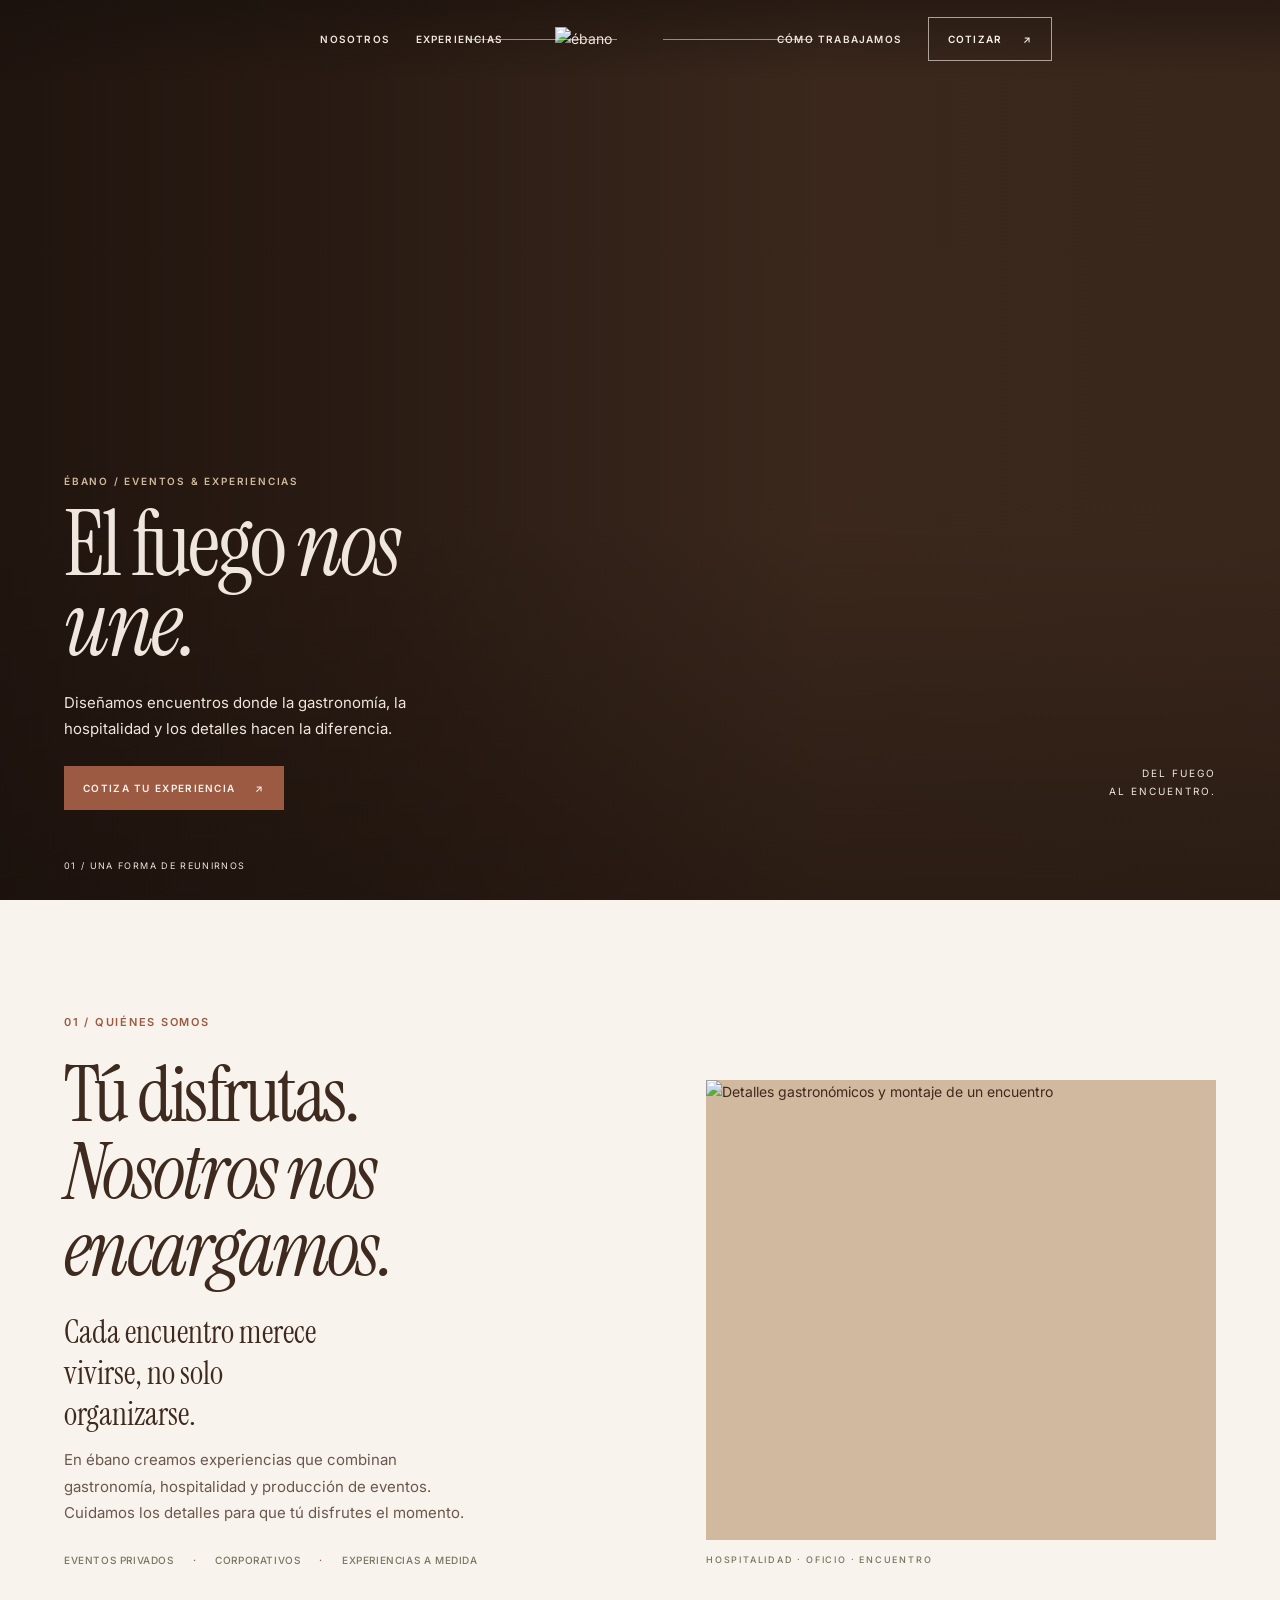
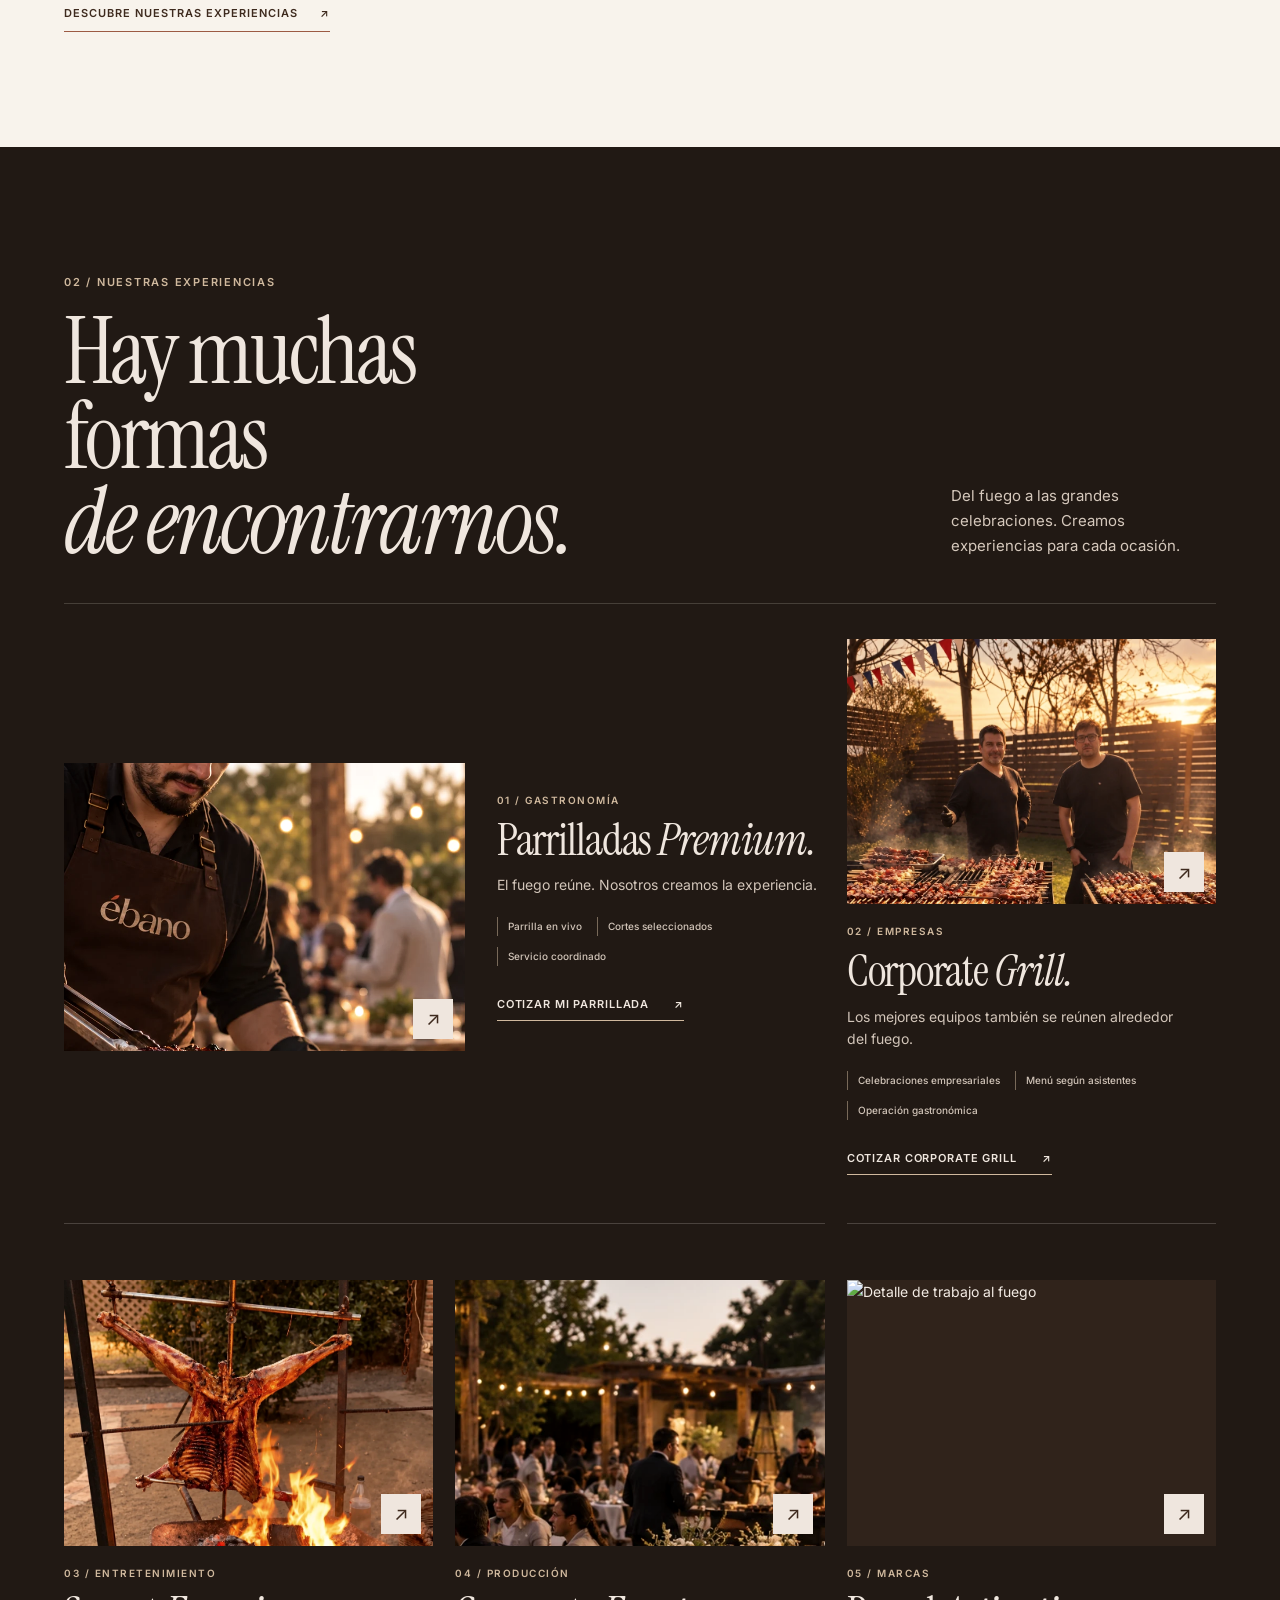
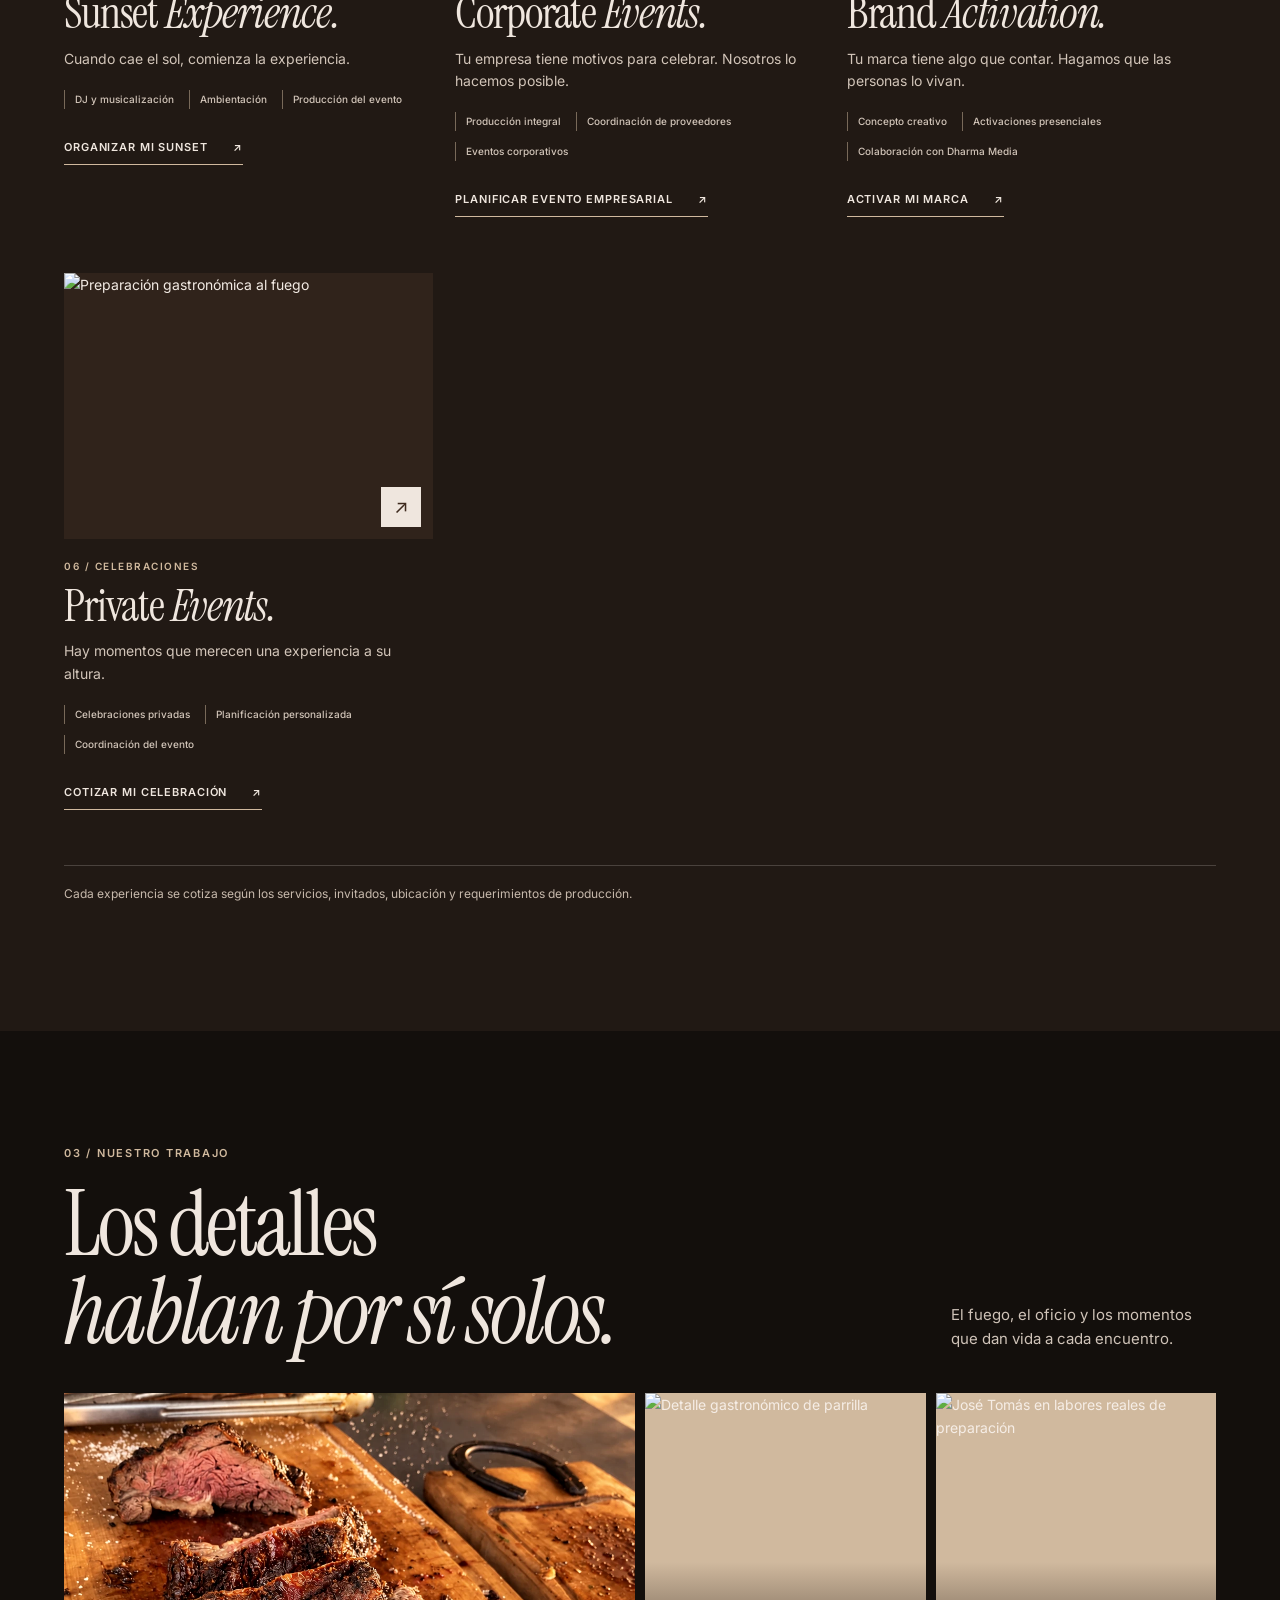
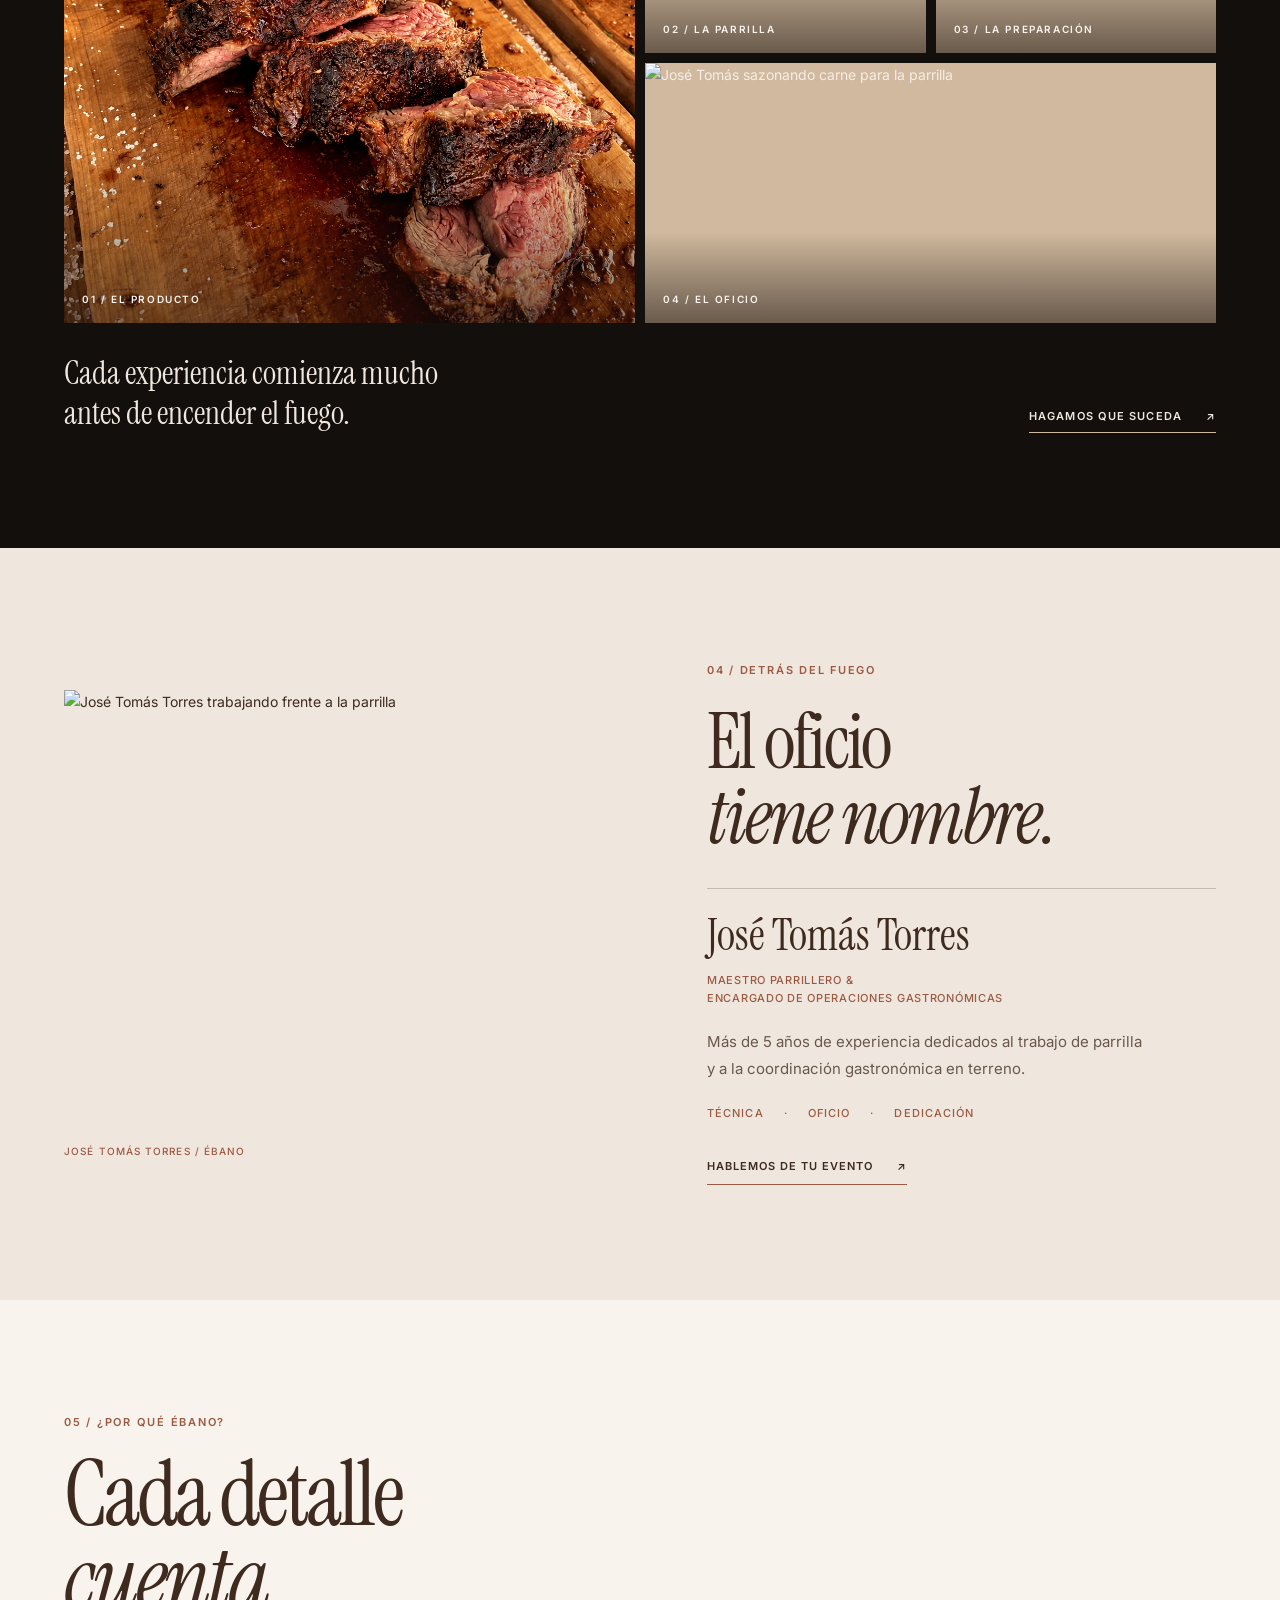
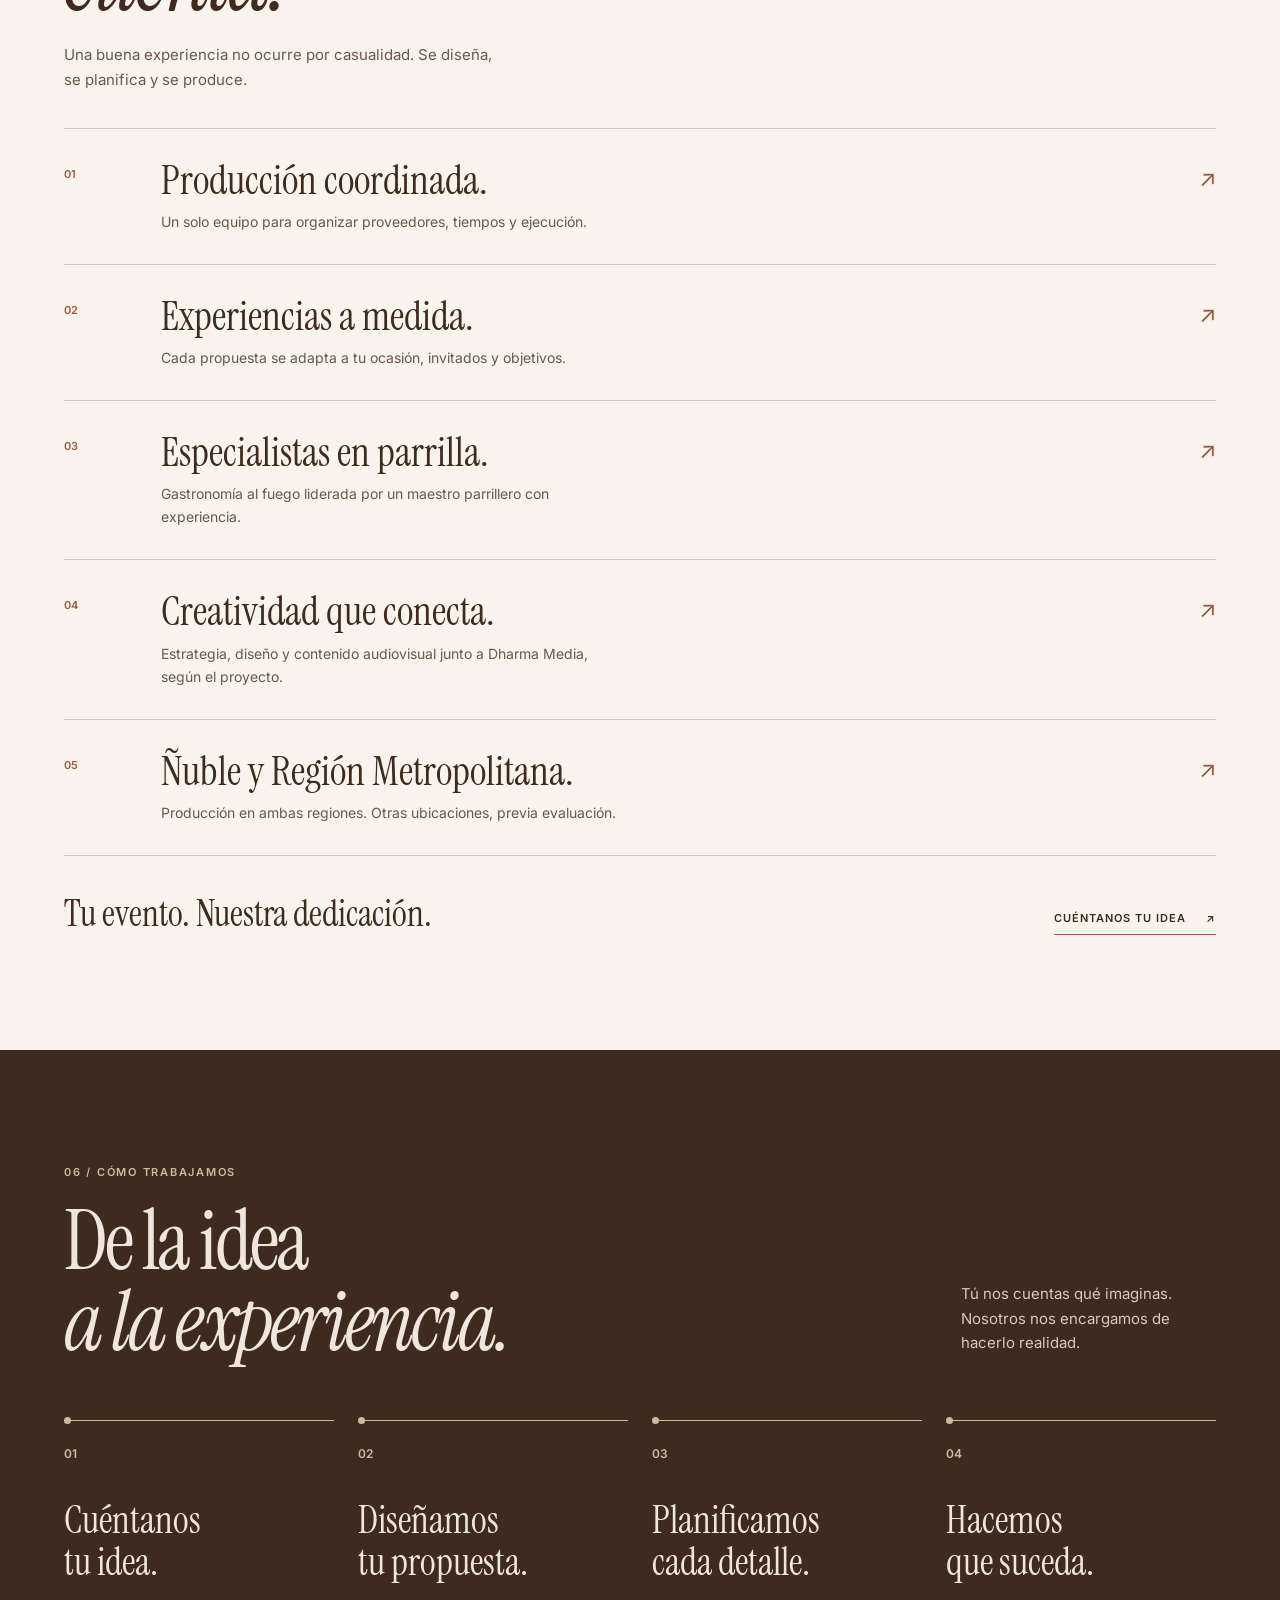
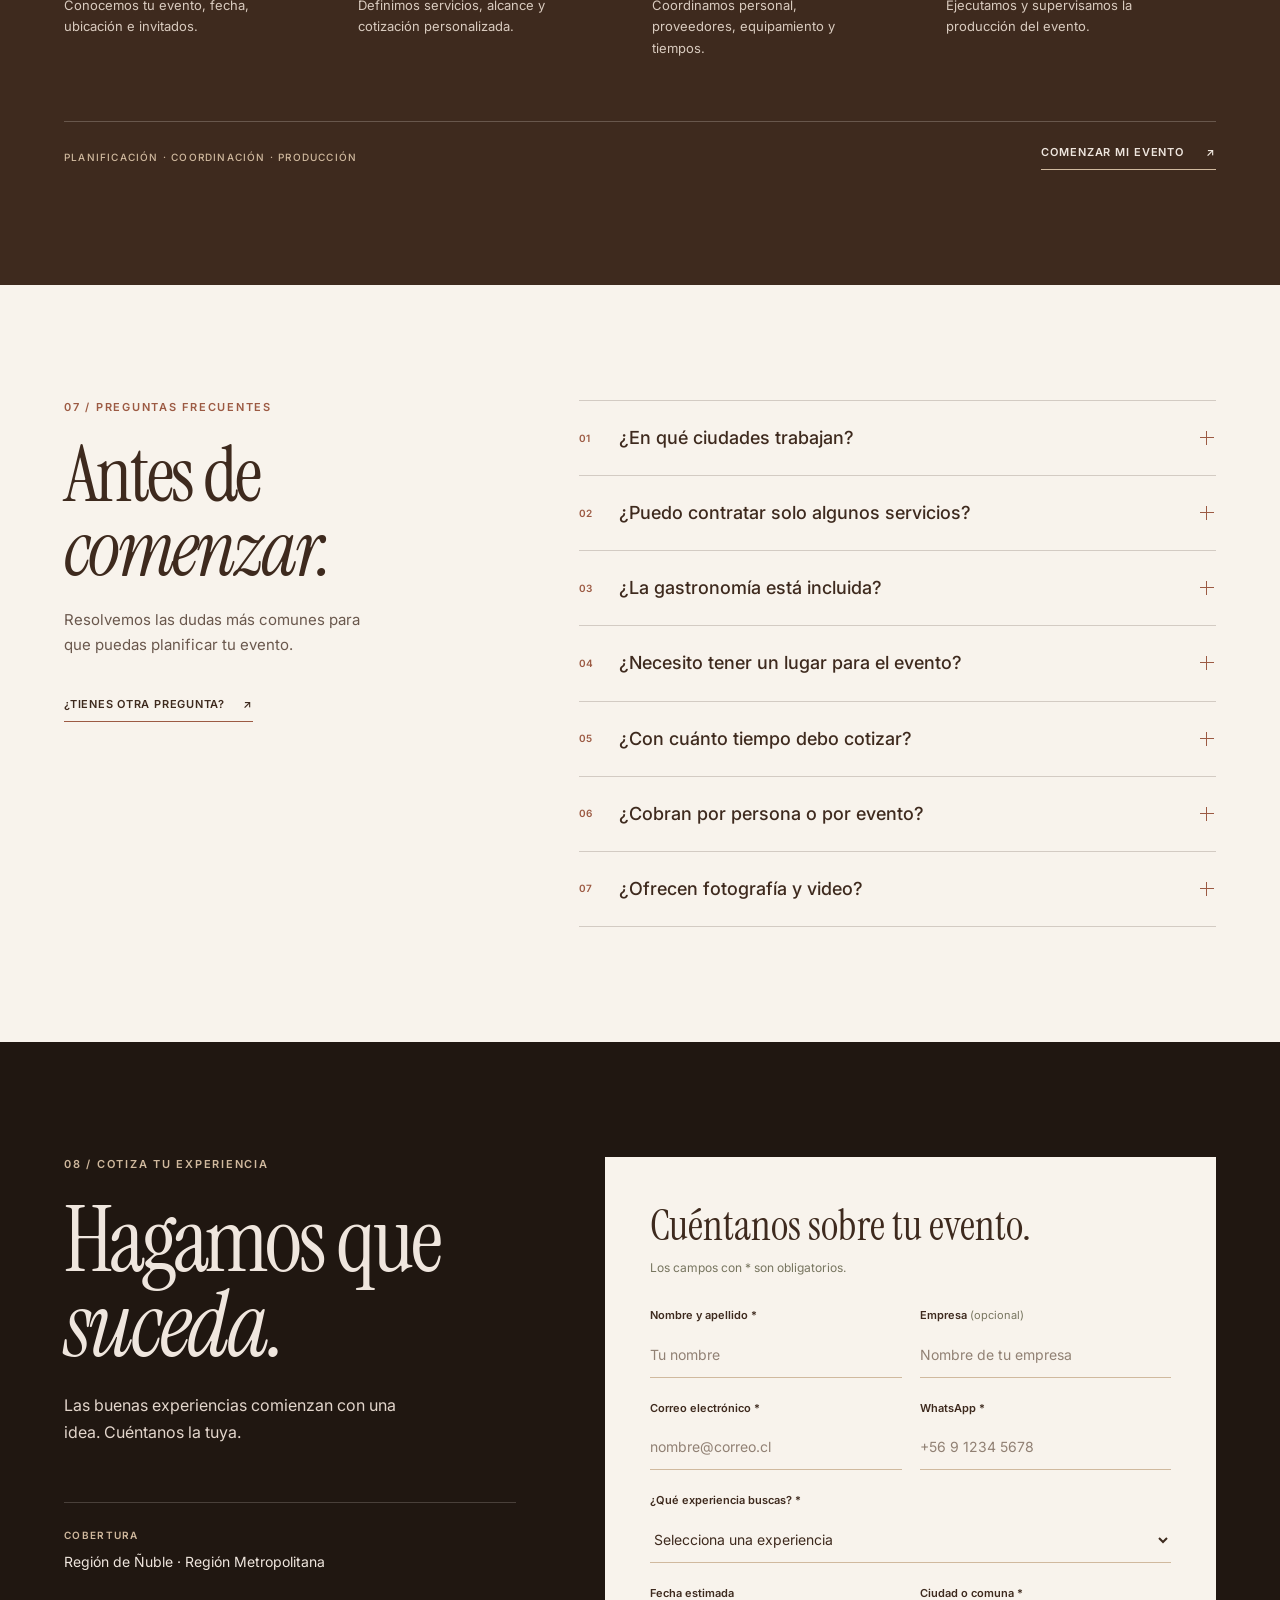
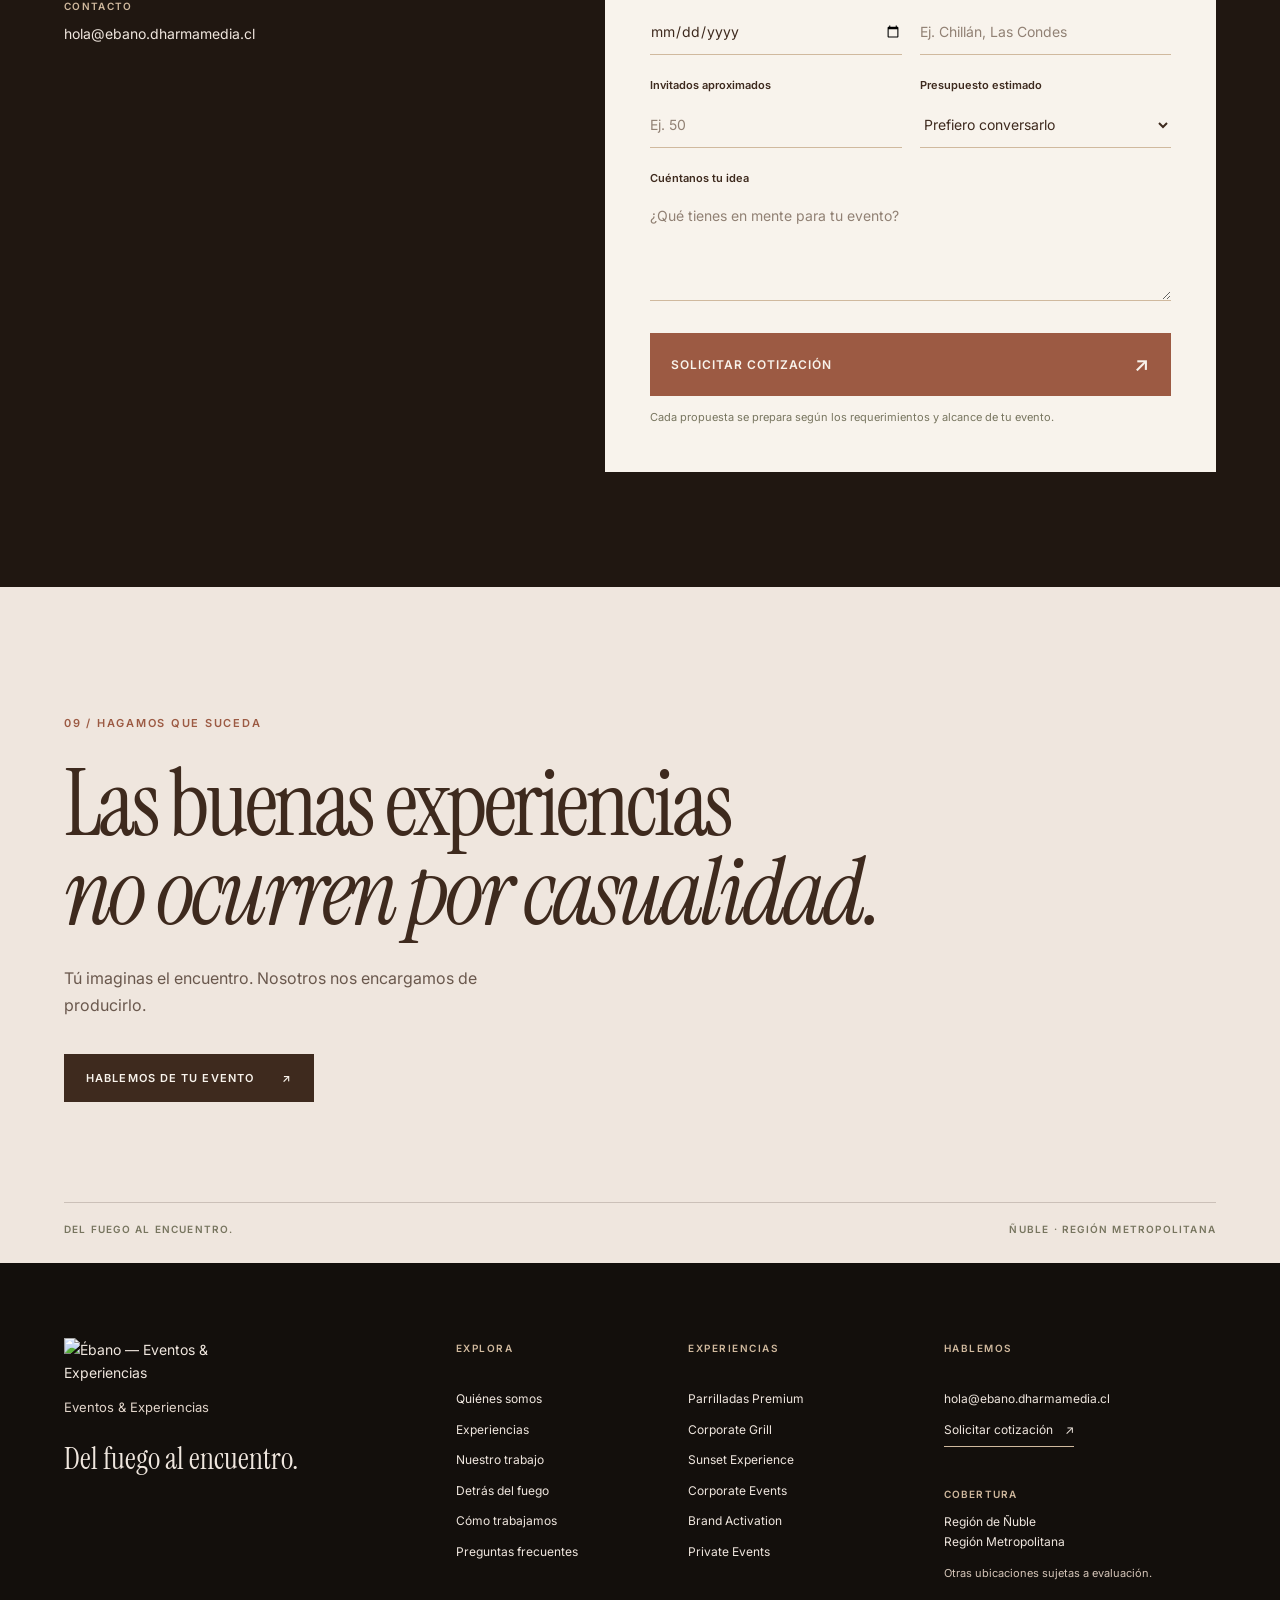
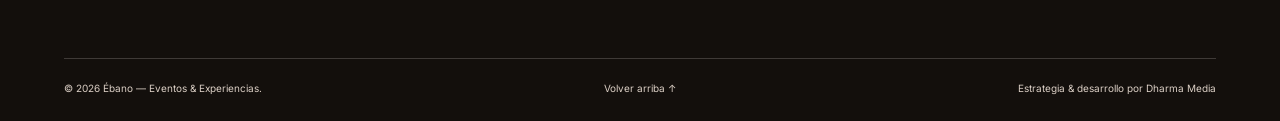
==== ebano-web/index.html @ f713e0ac "Add ébano website as received (baseline before review) Co-Authored-By: Claude Opus 5.5 <noreply@anth" ====
<!DOCTYPE html>

<html lang="es">
<head>
<meta charset="utf-8"/><meta content="width=device-width,initial-scale=1" name="viewport"/>
<title>ébano | Eventos &amp; Experiencias · Del fuego al encuentro</title>
<meta content="ébano diseña y produce experiencias privadas, parrillas en vivo y eventos corporativos. Hospitalidad, montaje y coordinación a medida." name="description"/>
<meta content="#3E2A1E" name="theme-color"/>
<link href="https://fonts.googleapis.com" rel="preconnect"/><link crossorigin="" href="https://fonts.gstatic.com" rel="preconnect"/>
<link href="https://fonts.googleapis.com/css2?family=Instrument+Serif:ital@0;1&amp;family=Inter:wght@400;500;600;700&amp;display=swap" rel="stylesheet"/>
<link href="assets/marca/ebano-oscuro.svg" rel="icon" type="image/svg+xml"/>
<link href="styles.css?v=20261020-2" rel="stylesheet"/><script defer="" src="app.js?v=20261020-2"></script>
</head>
<body class="home">
<!-- HEADER ORIGINAL: logo centrado y navegación minimalista -->
<a class="skip" href="#inicio">Saltar al contenido</a>
<header class="header" id="top" role="banner">
<nav aria-label="Navegación principal" class="nav shell">
<div class="nav-left"><a href="#nosotros">Nosotros</a><a href="#experiencias">Experiencias</a></div>
<a aria-label="Ébano, volver al inicio" class="logo" href="#inicio"><img alt="ébano" src="assets/marca/ebano-marfil.svg" width="170"/></a>
<div class="nav-right"><a href="#proceso">Cómo trabajamos</a><a class="nav-cta" href="#contacto">Cotizar <span aria-hidden="true">↗</span></a></div>
<button aria-controls="mobile-menu" aria-expanded="false" aria-label="Abrir menú" class="menu-toggle" type="button"><span></span><span></span></button>
</nav>
<div class="mobile-menu" hidden="" id="mobile-menu">
<a href="#nosotros">Nosotros</a><a href="#experiencias">Experiencias</a><a href="#nuestro-trabajo">Nuestro trabajo</a><a href="#jose">Detrás del fuego</a><a href="#proceso">Cómo trabajamos</a><a href="#preguntas-frecuentes">Preguntas frecuentes</a><a href="#contacto">Cotizar evento ↗</a>
</div>
</header>
<main id="inicio">
<!-- 00 / HERO — CONSERVAR DISEÑO ORIGINAL -->
<section aria-labelledby="hero-title" class="hero">
<div aria-label="Parrilla en vivo y encuentro al aire libre" class="hero-photo" role="img">
</div>
<div aria-hidden="true" class="hero-shade"></div>
<div class="hero-inner shell">
<div class="hero-copy">
<p class="eyebrow light">
        ÉBANO / EVENTOS &amp; EXPERIENCIAS
      </p>
<h1 id="hero-title">
        El fuego
        <em>nos une.</em>
</h1>
<p>
        Diseñamos encuentros donde la gastronomía,
        la hospitalidad y los detalles hacen la diferencia.
      </p>
<a class="btn btn-ivory" href="#contacto">
        Cotiza tu experiencia
        <span aria-hidden="true">↗</span>
</a>
</div>
<p class="hero-side">
      DEL FUEGO<br/>
      AL ENCUENTRO.
    </p>
</div>
<span class="hero-index">
    01 / UNA FORMA DE REUNIRNOS
  </span>
</section>
<!-- 01 / QUIÉNES SOMOS -->
<section aria-labelledby="about-title" class="about" id="nosotros">
<div class="shell about-layout">
<div class="about-copy">
<p class="eyebrow">01 / QUIÉNES SOMOS</p>
<h2 id="about-title">
        Tú disfrutas.<br/>
<em>Nosotros nos encargamos.</em>
</h2>
<p class="about-lead">
        Cada encuentro merece vivirse, no solo organizarse.
      </p>
<p class="about-description">
        En ébano creamos experiencias que combinan
        gastronomía, hospitalidad y producción de eventos.
        Cuidamos los detalles para que tú disfrutes el momento.
      </p>
<div class="about-services">
<span>Eventos privados</span>
<span>Corporativos</span>
<span>Experiencias a medida</span>
</div>
<a class="underlink" href="#experiencias">
        Descubre nuestras experiencias
        <span aria-hidden="true">↗</span>
</a>
</div>
<figure class="about-visual">
<img alt="Detalles gastronómicos y montaje de un encuentro" decoding="async" loading="lazy" src="assets/fotos/montaje-detalles.webp"/>
<figcaption>
        HOSPITALIDAD · OFICIO · ENCUENTRO
      </figcaption>
</figure>
</div>
</section>
<!-- ==========================================
     02 / NUESTRAS EXPERIENCIAS
========================================== -->
<section aria-labelledby="services-title" class="services" id="experiencias">
<div class="shell">
<header class="services-header">
<div>
<p class="eyebrow">02 / NUESTRAS EXPERIENCIAS</p>
<h2 id="services-title">
          Hay muchas formas<br/>
<em>de encontrarnos.</em>
</h2>
</div>
<p class="services-intro">
        Del fuego a las grandes celebraciones.
        Creamos experiencias para cada ocasión.
      </p>
</header>
<div class="services-grid">
<!-- 01 / PARRILLADAS PREMIUM -->
<article class="service-card">
<a aria-label="Cotizar Parrilladas Premium" class="service-image" data-service="Parrilladas Premium" href="#contacto">
<img alt="Parrilla real con carnes y embutidos" loading="lazy" src="assets/fotos/parrilla-carnes-real.webp"/>
<span aria-hidden="true" class="service-image-arrow">↗</span>
</a>
<div class="service-content">
<span class="service-index">01 / GASTRONOMÍA</span>
<h3>Parrilladas <em>Premium.</em></h3>
<p>El fuego reúne. Nosotros creamos la experiencia.</p>
<ul class="service-highlights">
<li>Parrilla en vivo</li>
<li>Cortes seleccionados</li>
<li>Servicio coordinado</li>
</ul>
<a class="service-cta" data-service="Parrilladas Premium" href="#contacto">
            Cotizar mi parrillada <span aria-hidden="true">↗</span>
</a>
</div>
</article>
<!-- 02 / CORPORATE GRILL -->
<article class="service-card">
<a aria-label="Cotizar Corporate Grill" class="service-image" data-service="Corporate Grill" href="#contacto">
<img alt="Dos parrillas en una preparación real al aire libre" loading="lazy" src="assets/fotos/equipo-parrillas-real.webp"/>
<span aria-hidden="true" class="service-image-arrow">↗</span>
</a>
<div class="service-content">
<span class="service-index">02 / EMPRESAS</span>
<h3>Corporate <em>Grill.</em></h3>
<p>Los mejores equipos también se reúnen alrededor del fuego.</p>
<ul class="service-highlights">
<li>Celebraciones empresariales</li>
<li>Menú según asistentes</li>
<li>Operación gastronómica</li>
</ul>
<a class="service-cta" data-service="Corporate Grill" href="#contacto">
            Cotizar Corporate Grill <span aria-hidden="true">↗</span>
</a>
</div>
</article>
<!-- 03 / SUNSET EXPERIENCE -->
<article class="service-card">
<a aria-label="Cotizar Sunset Experience" class="service-image" data-service="Sunset Experience" href="#contacto">
<img alt="Cordero real cocinándose al fuego" loading="lazy" src="assets/fotos/cordero-al-fuego-real.webp"/>
<span aria-hidden="true" class="service-image-arrow">↗</span>
</a>
<div class="service-content">
<span class="service-index">03 / ENTRETENIMIENTO</span>
<h3>Sunset <em>Experience.</em></h3>
<p>Cuando cae el sol, comienza la experiencia.</p>
<ul class="service-highlights">
<li>DJ y musicalización</li>
<li>Ambientación</li>
<li>Producción del evento</li>
</ul>
<a class="service-cta" data-service="Sunset Experience" href="#contacto">
            Organizar mi sunset <span aria-hidden="true">↗</span>
</a>
</div>
</article>
<!-- 04 / CORPORATE EVENTS -->
<article class="service-card">
<a aria-label="Cotizar Corporate Events" class="service-image" data-service="Corporate Events" href="#contacto">
<img alt="Fotografía de ambientación y producción de eventos" loading="lazy" src="assets/fotos/ebano-corporativo.webp"/>
<span aria-hidden="true" class="service-image-arrow">↗</span>
</a>
<div class="service-content">
<span class="service-index">04 / PRODUCCIÓN</span>
<h3>Corporate <em>Events.</em></h3>
<p>Tu empresa tiene motivos para celebrar. Nosotros lo hacemos posible.</p>
<ul class="service-highlights">
<li>Producción integral</li>
<li>Coordinación de proveedores</li>
<li>Eventos corporativos</li>
</ul>
<a class="service-cta" data-service="Corporate Events" href="#contacto">
            Planificar evento empresarial <span aria-hidden="true">↗</span>
</a>
</div>
</article>
<!-- 05 / BRAND ACTIVATION -->
<article class="service-card">
<a aria-label="Cotizar Brand Activation" class="service-image" data-service="Brand Activation" href="#contacto">
<img alt="Detalle de trabajo al fuego" loading="lazy" src="assets/fotos/oficio-en-vivo.webp"/>
<span aria-hidden="true" class="service-image-arrow">↗</span>
</a>
<div class="service-content">
<span class="service-index">05 / MARCAS</span>
<h3>Brand <em>Activation.</em></h3>
<p>Tu marca tiene algo que contar. Hagamos que las personas lo vivan.</p>
<ul class="service-highlights">
<li>Concepto creativo</li>
<li>Activaciones presenciales</li>
<li>Colaboración con Dharma Media</li>
</ul>
<a class="service-cta" data-service="Brand Activation" href="#contacto">
            Activar mi marca <span aria-hidden="true">↗</span>
</a>
</div>
</article>
<!-- 06 / PRIVATE EVENTS -->
<article class="service-card">
<a aria-label="Cotizar Private Events" class="service-image" data-service="Private Events" href="#contacto">
<img alt="Preparación gastronómica al fuego" loading="lazy" src="assets/fotos/ebano-fuego.webp"/>
<span aria-hidden="true" class="service-image-arrow">↗</span>
</a>
<div class="service-content">
<span class="service-index">06 / CELEBRACIONES</span>
<h3>Private <em>Events.</em></h3>
<p>Hay momentos que merecen una experiencia a su altura.</p>
<ul class="service-highlights">
<li>Celebraciones privadas</li>
<li>Planificación personalizada</li>
<li>Coordinación del evento</li>
</ul>
<a class="service-cta" data-service="Private Events" href="#contacto">
            Cotizar mi celebración <span aria-hidden="true">↗</span>
</a>
</div>
</article>
</div>
<p class="services-note">
      Cada experiencia se cotiza según los servicios,
      invitados, ubicación y requerimientos de producción.
    </p>
</div>
</section>
<!-- ==========================================
     03 / NUESTRO TRABAJO
========================================== -->
<section aria-labelledby="work-title" class="work" id="nuestro-trabajo">
<div class="shell">
<header class="work-heading">
<div>
<p class="eyebrow">03 / NUESTRO TRABAJO</p>
<h2 id="work-title">
          Los detalles<br/>
<em>hablan por sí solos.</em>
</h2>
</div>
<p class="work-intro">
        El fuego, el oficio y los momentos
        que dan vida a cada encuentro.
      </p>
</header>
<div class="work-gallery">
<!-- IMAGEN PRINCIPAL -->
<figure class="work-item work-item-main">
<img alt="Cortes de carne cocidos sobre una tabla de madera" decoding="async" loading="lazy" src="assets/fotos/cortes-tabla-real.webp"/>
<figcaption>01 / EL PRODUCTO</figcaption>
</figure>
<!-- DETALLE GASTRONÓMICO -->
<figure class="work-item work-item-detail">
<img alt="Detalle gastronómico de parrilla" decoding="async" loading="lazy" src="assets/fotos/producto-parrilla.webp"/>
<figcaption>02 / LA PARRILLA</figcaption>
</figure>
<!-- PREPARACIÓN -->
<figure class="work-item work-item-process">
<img alt="José Tomás en labores reales de preparación" decoding="async" loading="lazy" src="assets/fotos/jose-tomas-preparacion-real.webp"/>
<figcaption>03 / LA PREPARACIÓN</figcaption>
</figure>
<!-- MONTAJE -->
<figure class="work-item work-item-setting">
<img alt="José Tomás sazonando carne para la parrilla" decoding="async" loading="lazy" src="assets/fotos/jose-tomas-sazonando-real.webp"/>
<figcaption>04 / EL OFICIO</figcaption>
</figure>
<!-- EVENTO -->

</div>
<div class="work-footer">
<p>
        Cada experiencia comienza
        mucho antes de encender el fuego.
      </p>
<a class="work-link" href="#contacto">
        Hagamos que suceda
        <span aria-hidden="true">↗</span>
</a>
</div>
</div>
</section>
<!-- ==========================================
     04 / DETRÁS DEL FUEGO
========================================== -->
<section aria-labelledby="jose-title" class="jose-section" id="jose">
<div class="shell jose-grid">
<!-- FOTOGRAFÍA REAL -->
<figure class="jose-photo">
<img alt="José Tomás Torres trabajando frente a la parrilla" decoding="async" loading="lazy" src="assets/fotos/jose-tomas-parrilla-real.webp"/>
<figcaption>
        JOSÉ TOMÁS TORRES / ÉBANO
      </figcaption>
</figure>
<!-- PRESENTACIÓN -->
<div class="jose-information">
<p class="jose-eyebrow">
        04 / DETRÁS DEL FUEGO
      </p>
<h2 id="jose-title">
        El oficio<br/>
<em>tiene nombre.</em>
</h2>
<div class="jose-identity">
<h3>José Tomás Torres</h3>
<p class="jose-role">
          Maestro Parrillero &amp;<br/>
          Encargado de Operaciones Gastronómicas
        </p>
</div>
<p class="jose-description">
        Más de 5 años de experiencia dedicados
        al trabajo de parrilla y a la coordinación
        gastronómica en terreno.
      </p>
<div aria-label="Valores de su trabajo" class="jose-values">
<span>Técnica</span>
<span>Oficio</span>
<span>Dedicación</span>
</div>
<a class="jose-cta" href="#contacto">
        Hablemos de tu evento
        <span aria-hidden="true">↗</span>
</a>
</div>
</div>
</section>
<!-- ==========================================
     05 / ¿POR QUÉ ÉBANO?
========================================== -->
<section aria-labelledby="why-title" class="why-ebano" id="por-que-ebano">
<div class="shell">
<header class="why-heading">
<p class="eyebrow">05 / ¿POR QUÉ ÉBANO?</p>
<h2 id="why-title">
        Cada detalle<br/>
<em>cuenta.</em>
</h2>
<p class="why-intro">
        Una buena experiencia no ocurre por casualidad.
        Se diseña, se planifica y se produce.
      </p>
</header>
<div class="why-list">
<!-- 01 -->
<article class="why-item">
<span class="why-number">01</span>
<div class="why-content">
<h3>Producción coordinada.</h3>
<p>
            Un solo equipo para organizar proveedores,
            tiempos y ejecución.
          </p>
</div>
<span aria-hidden="true" class="why-symbol">↗</span>
</article>
<!-- 02 -->
<article class="why-item">
<span class="why-number">02</span>
<div class="why-content">
<h3>Experiencias a medida.</h3>
<p>
            Cada propuesta se adapta a tu ocasión,
            invitados y objetivos.
          </p>
</div>
<span aria-hidden="true" class="why-symbol">↗</span>
</article>
<!-- 03 -->
<article class="why-item">
<span class="why-number">03</span>
<div class="why-content">
<h3>Especialistas en parrilla.</h3>
<p>
            Gastronomía al fuego liderada por
            un maestro parrillero con experiencia.
          </p>
</div>
<span aria-hidden="true" class="why-symbol">↗</span>
</article>
<!-- 04 -->
<article class="why-item">
<span class="why-number">04</span>
<div class="why-content">
<h3>Creatividad que conecta.</h3>
<p>
            Estrategia, diseño y contenido audiovisual
            junto a Dharma Media, según el proyecto.
          </p>
</div>
<span aria-hidden="true" class="why-symbol">↗</span>
</article>
<!-- 05 -->
<article class="why-item">
<span class="why-number">05</span>
<div class="why-content">
<h3>Ñuble y Región Metropolitana.</h3>
<p>
            Producción en ambas regiones.
            Otras ubicaciones, previa evaluación.
          </p>
</div>
<span aria-hidden="true" class="why-symbol">↗</span>
</article>
</div>
<div class="why-footer">
<p>Tu evento. Nuestra dedicación.</p>
<a class="why-link" href="#contacto">
        Cuéntanos tu idea
        <span aria-hidden="true">↗</span>
</a>
</div>
</div>
</section>
<!-- ==========================================
     06 / CÓMO TRABAJAMOS
========================================== -->
<section aria-labelledby="process-title" class="process-ebano" id="proceso">
<div class="shell">
<header class="process-heading">
<div>
<p class="eyebrow">06 / CÓMO TRABAJAMOS</p>
<h2 id="process-title">
          De la idea<br/>
<em>a la experiencia.</em>
</h2>
</div>
<p class="process-intro">
        Tú nos cuentas qué imaginas.
        Nosotros nos encargamos de hacerlo realidad.
      </p>
</header>
<div class="process-steps">
<article class="process-step">
<span class="process-number">01</span>
<h3>Cuéntanos<br/>tu idea.</h3>
<p>
          Conocemos tu evento, fecha,
          ubicación e invitados.
        </p>
</article>
<article class="process-step">
<span class="process-number">02</span>
<h3>Diseñamos<br/>tu propuesta.</h3>
<p>
          Definimos servicios, alcance
          y cotización personalizada.
        </p>
</article>
<article class="process-step">
<span class="process-number">03</span>
<h3>Planificamos<br/>cada detalle.</h3>
<p>
          Coordinamos personal, proveedores,
          equipamiento y tiempos.
        </p>
</article>
<article class="process-step">
<span class="process-number">04</span>
<h3>Hacemos<br/>que suceda.</h3>
<p>
          Ejecutamos y supervisamos
          la producción del evento.
        </p>
</article>
</div>
<div class="process-footer">
<span>
        PLANIFICACIÓN · COORDINACIÓN · PRODUCCIÓN
      </span>
<a class="process-link" href="#contacto">
        Comenzar mi evento
        <span aria-hidden="true">↗</span>
</a>
</div>
</div>
</section>
<!-- ==========================================
     07 / PREGUNTAS FRECUENTES
========================================== -->
<section aria-labelledby="faq-title" class="faq-ebano" id="preguntas-frecuentes">
<div class="shell faq-layout">
<!-- ENCABEZADO -->
<div class="faq-heading">
<p class="eyebrow">07 / PREGUNTAS FRECUENTES</p>
<h2 id="faq-title">
        Antes de<br/>
<em>comenzar.</em>
</h2>
<p>
        Resolvemos las dudas más comunes
        para que puedas planificar tu evento.
      </p>
<a class="faq-contact" href="#contacto">
        ¿Tienes otra pregunta?
        <span aria-hidden="true">↗</span>
</a>
</div>
<!-- ACORDEÓN -->
<div class="faq-list">
<details class="faq-item">
<summary>
<span class="faq-number">01</span>
<span>¿En qué ciudades trabajan?</span>
<span aria-hidden="true" class="faq-icon"></span>
</summary>
<div class="faq-answer">
<p>
            Realizamos eventos en la Región de Ñuble
            y la Región Metropolitana. Otras ubicaciones
            están sujetas a evaluación.
          </p>
</div>
</details>
<details class="faq-item">
<summary>
<span class="faq-number">02</span>
<span>¿Puedo contratar solo algunos servicios?</span>
<span aria-hidden="true" class="faq-icon"></span>
</summary>
<div class="faq-answer">
<p>
            Sí. Cada evento se cotiza según los servicios
            que necesites y sus requerimientos de producción.
          </p>
</div>
</details>
<details class="faq-item">
<summary>
<span class="faq-number">03</span>
<span>¿La gastronomía está incluida?</span>
<span aria-hidden="true" class="faq-icon"></span>
</summary>
<div class="faq-answer">
<p>
            No en todos los eventos. La parrilla y otros
            servicios gastronómicos se incorporan según
            la experiencia contratada.
          </p>
</div>
</details>
<details class="faq-item">
<summary>
<span class="faq-number">04</span>
<span>¿Necesito tener un lugar para el evento?</span>
<span aria-hidden="true" class="faq-icon"></span>
</summary>
<div class="faq-answer">
<p>
            No necesariamente. Podemos apoyar la búsqueda
            y coordinación de un recinto.
            Su arriendo se cotiza por separado.
          </p>
</div>
</details>
<details class="faq-item">
<summary>
<span class="faq-number">05</span>
<span>¿Con cuánto tiempo debo cotizar?</span>
<span aria-hidden="true" class="faq-icon"></span>
</summary>
<div class="faq-answer">
<p>
            Recomendamos contactarnos con la mayor
            anticipación posible para evaluar disponibilidad
            y coordinar todos los detalles.
          </p>
</div>
</details>
<details class="faq-item">
<summary>
<span class="faq-number">06</span>
<span>¿Cobran por persona o por evento?</span>
<span aria-hidden="true" class="faq-icon"></span>
</summary>
<div class="faq-answer">
<p>
            Depende del servicio. Las parrilladas consideran
            asistentes y costos operativos; los eventos
            integrales se cotizan según su alcance.
          </p>
</div>
</details>
<details class="faq-item">
<summary>
<span class="faq-number">07</span>
<span>¿Ofrecen fotografía y video?</span>
<span aria-hidden="true" class="faq-icon"></span>
</summary>
<div class="faq-answer">
<p>
            Sí. Podemos incorporar fotografía, producción
            audiovisual y contenido digital junto a
            Dharma Media, según las necesidades del proyecto.
          </p>
</div>
</details>
</div>
</div>
</section>
<!-- ==========================================
     08 / COTIZA TU EXPERIENCIA
========================================== -->
<section aria-labelledby="quote-title" class="quote-ebano" id="contacto">
<div class="shell quote-layout">
<!-- MENSAJE COMERCIAL -->
<div class="quote-intro">
<p class="quote-eyebrow">
        08 / COTIZA TU EXPERIENCIA
      </p>
<h2 id="quote-title">
        Hagamos que<br/>
<em>suceda.</em>
</h2>
<p class="quote-lead">
        Las buenas experiencias comienzan con una idea.
        Cuéntanos la tuya.
      </p>
<div class="quote-details">
<div>
<span>COBERTURA</span>
<p>Región de Ñuble · Región Metropolitana</p>
</div>
<div>
<span>CONTACTO</span>
<a href="mailto:hola@ebano.dharmamedia.cl">
            hola@ebano.dharmamedia.cl
          </a>
</div>
</div>
</div>
<!-- FORMULARIO -->
<div class="quote-form-container">
<div class="quote-form-heading">
<h3>Cuéntanos sobre tu evento.</h3>
<p>Los campos con * son obligatorios.</p>
</div>
<form action="api/cotizacion.php" class="quote-form" id="quote-form" method="post">
<div class="quote-fields">
<!-- NOMBRE -->
<div class="quote-field">
<label for="quote-name">
              Nombre y apellido *
            </label>
<input autocomplete="name" id="quote-name" name="nombre" placeholder="Tu nombre" required="" type="text"/>
</div>
<!-- EMPRESA -->
<div class="quote-field">
<label for="quote-company">
              Empresa
              <span>(opcional)</span>
</label>
<input autocomplete="organization" id="quote-company" name="empresa" placeholder="Nombre de tu empresa" type="text"/>
</div>
<!-- EMAIL -->
<div class="quote-field">
<label for="quote-email">
              Correo electrónico *
            </label>
<input autocomplete="email" id="quote-email" name="email" placeholder="nombre@correo.cl" required="" type="email"/>
</div>
<!-- WHATSAPP -->
<div class="quote-field">
<label for="quote-phone">
              WhatsApp *
            </label>
<input autocomplete="tel" id="quote-phone" name="telefono" placeholder="+56 9 1234 5678" required="" type="tel"/>
</div>
<!-- TIPO DE EVENTO -->
<div class="quote-field quote-field-full">
<label for="servicio">
              ¿Qué experiencia buscas? *
            </label>
<select id="servicio" name="servicio" required="">
<option disabled="" selected="" value="">
                Selecciona una experiencia
              </option>
<option value="Parrilladas Premium">
                Parrilladas Premium
              </option>
<option value="Corporate Grill">
                Corporate Grill
              </option>
<option value="Sunset Experience">
                Sunset Experience
              </option>
<option value="Corporate Events">
                Corporate Events
              </option>
<option value="Brand Activation">
                Brand Activation
              </option>
<option value="Private Events">
                Private Events
              </option>
<option value="Otro evento">
                Otro tipo de evento
              </option>
</select>
</div>
<!-- FECHA -->
<div class="quote-field">
<label for="quote-date">
              Fecha estimada
            </label>
<input id="quote-date" name="fecha" type="date"/>
</div>
<!-- CIUDAD -->
<div class="quote-field">
<label for="quote-location">
              Ciudad o comuna *
            </label>
<input id="quote-location" name="ubicacion" placeholder="Ej. Chillán, Las Condes" required="" type="text"/>
</div>
<!-- ASISTENTES -->
<div class="quote-field">
<label for="quote-guests">
              Invitados aproximados
            </label>
<input id="quote-guests" min="1" name="invitados" placeholder="Ej. 50" step="1" type="number"/>
</div>
<!-- PRESUPUESTO -->
<div class="quote-field">
<label for="quote-budget">
              Presupuesto estimado
            </label>
<select id="quote-budget" name="presupuesto">
<option selected="" value="">
                Prefiero conversarlo
              </option>
<option value="Menos de $500.000">
                Menos de $500.000
              </option>
<option value="$500.000 - $1.000.000">
                $500.000 – $1.000.000
              </option>
<option value="$1.000.001 - $2.500.000">
                $1.000.001 – $2.500.000
              </option>
<option value="$2.500.001 - $5.000.000">
                $2.500.001 – $5.000.000
              </option>
<option value="Más de $5.000.000">
                Más de $5.000.000
              </option>
</select>
</div>
<!-- MENSAJE -->
<div class="quote-field quote-field-full">
<label for="quote-message">
              Cuéntanos tu idea
            </label>
<textarea id="quote-message" name="mensaje" placeholder="¿Qué tienes en mente para tu evento?" rows="4"></textarea>
</div>
</div>
<div class="quote-actions">
<button class="quote-submit" type="submit">
            Solicitar cotización
            <span aria-hidden="true">↗</span>
</button>
<p>
            Cada propuesta se prepara según los
            requerimientos y alcance de tu evento.
          </p>
</div>
<p aria-live="polite" class="quote-status" id="quote-status" role="status"></p>
</form>
</div>
</div>
</section>
<!-- ==========================================
     09 / CIERRE COMERCIAL
========================================== -->
<section aria-labelledby="closing-title" class="closing-ebano" id="cierre">
<div class="shell closing-layout">
<div class="closing-content">
<p class="closing-eyebrow">
        09 / HAGAMOS QUE SUCEDA
      </p>
<h2 id="closing-title">
        Las buenas experiencias<br/>
<em>no ocurren por casualidad.</em>
</h2>
<p class="closing-description">
        Tú imaginas el encuentro.
        Nosotros nos encargamos de producirlo.
      </p>
<a class="closing-cta" href="#contacto">
        Hablemos de tu evento
        <span aria-hidden="true">↗</span>
</a>
</div>
<div class="closing-bottom">
<span>DEL FUEGO AL ENCUENTRO.</span>
<span>ÑUBLE · REGIÓN METROPOLITANA</span>
</div>
</div>
</section>
</main>
<!-- ==========================================
     10 / FOOTER
========================================== -->
<footer class="footer-ebano" id="footer">
<div class="shell">
<div class="footer-main">
<!-- IDENTIDAD -->
<div class="footer-brand">
<a aria-label="Ébano — Ir al inicio" class="footer-logo" href="#inicio">
<img alt="Ébano — Eventos &amp; Experiencias" loading="lazy" src="assets/marca/ebano-marfil.svg" width="180"/>
</a>
<p>
          Eventos &amp; Experiencias
        </p>
<span class="footer-brand-phrase">
          Del fuego al encuentro.
        </span>
</div>
<!-- NAVEGACIÓN -->
<nav aria-label="Navegación del pie de página" class="footer-nav">
<h3>EXPLORA</h3>
<a href="#nosotros">Quiénes somos</a>
<a href="#experiencias">Experiencias</a>
<a href="#nuestro-trabajo">Nuestro trabajo</a>
<a href="#jose">Detrás del fuego</a>
<a href="#proceso">Cómo trabajamos</a>
<a href="#preguntas-frecuentes">Preguntas frecuentes</a>
</nav>
<!-- SERVICIOS -->
<nav aria-label="Servicios de Ébano" class="footer-services">
<h3>EXPERIENCIAS</h3>
<a href="#experiencias">Parrilladas Premium</a>
<a href="#experiencias">Corporate Grill</a>
<a href="#experiencias">Sunset Experience</a>
<a href="#experiencias">Corporate Events</a>
<a href="#experiencias">Brand Activation</a>
<a href="#experiencias">Private Events</a>
</nav>
<!-- CONTACTO -->
<div class="footer-contact">
<h3>HABLEMOS</h3>
<a class="footer-email" href="mailto:hola@ebano.dharmamedia.cl">
          hola@ebano.dharmamedia.cl
        </a>
<a class="footer-contact-link" href="#contacto">
          Solicitar cotización
          <span aria-hidden="true">↗</span>
</a>
<div class="footer-coverage">
<span>COBERTURA</span>
<p>
            Región de Ñuble<br/>
            Región Metropolitana
          </p>
<small>
            Otras ubicaciones sujetas a evaluación.
          </small>
</div>
</div>
</div>
<!-- CIERRE INFERIOR -->
<div class="footer-bottom">
<span>
        © <span id="footer-year">2026</span>
        Ébano — Eventos &amp; Experiencias.
      </span>
<div class="footer-bottom-links">
<a href="#inicio">
          Volver arriba ↑
        </a>
</div>
<span class="footer-credit">
        Estrategia &amp; desarrollo por
        <a href="https://www.dharmamedia.cl/" rel="noopener noreferrer" target="_blank">
          Dharma Media
        </a>
</span>
</div>
</div>
</footer>
<!-- AÑO AUTOMÁTICO -->
<script>
  const footerYear = document.getElementById("footer-year");

  if (footerYear) {
    footerYear.textContent = new Date().getFullYear();
  }
</script>
</body>
</html>
---- ebano-web/styles.css ----
/* ===============================================================
   ÉBANO — STYLES.CSS COMPLETO
   Hero y header originales + secciones 01–10
   Compatible con los bloques HTML desarrollados en esta conversación.
   =============================================================== */
@import url('https://fonts.googleapis.com/css2?family=Instrument+Serif:ital@0;1&family=Inter:wght@400;500;600;700&display=swap');

/* ÉBANO · Sitio editorial 2026 · Instrument Serif + Inter */
:root{--ebano:#3E2A1E;--marfil:#EFE6DE;--arcilla:#9C5A43;--oliva:#77755F;--arena:#D0B99E;--papel:#F8F3EC;--serif:'Instrument Serif',Georgia,serif;--sans:Inter,Arial,sans-serif;--gutter:clamp(20px,5vw,84px)}
*{box-sizing:border-box}html{scroll-behavior:smooth;scroll-padding-top:78px}body{margin:0;background:var(--papel);color:var(--ebano);font:400 14px/1.65 var(--sans);-webkit-font-smoothing:antialiased}a{color:inherit;text-decoration:none}img{display:block;max-width:100%}button,input,select,textarea{font:inherit}.shell{width:min(1420px,calc(100% - 2 * var(--gutter)));margin-inline:auto}.skip{position:absolute;left:-9999px}.skip:focus{left:10px;top:10px;background:white;z-index:1000;padding:10px}h1,h2,h3,p,figure{margin-top:0}h1,h2,h3{font-family:var(--serif);font-weight:400;line-height:1.04}h1 em,h2 em,h3 em{font-weight:400}a:focus-visible,button:focus-visible{outline:2px solid var(--arcilla);outline-offset:4px}.eyebrow{font-size:10px;letter-spacing:.18em;text-transform:uppercase;font-weight:600;color:var(--arcilla);margin:0 0 22px}.eyebrow.light{color:var(--arena)}.section{padding:clamp(70px,8vw,114px) 0}
/* Header: logo centrado, transparente sobre hero, sólido al desplazarse */
.header{position:fixed;top:0;left:0;width:100%;height:78px;z-index:100;color:var(--marfil);background:linear-gradient(180deg,rgba(23,16,11,.52),rgba(23,16,11,0));transition:background .3s,color .3s,box-shadow .3s}.nav{height:100%;display:grid;grid-template-columns:1fr auto 1fr;align-items:center;gap:28px;position:relative}.nav-left,.nav-right{display:flex;gap:clamp(14px,2.5vw,40px);align-items:center}.nav-right{justify-content:flex-end}.nav-left a,.nav-right>a:not(.nav-cta){font-weight:600;font-size:10px;letter-spacing:.12em;text-transform:uppercase}.nav a:hover{opacity:.8}.logo{display:flex;align-items:center;justify-content:center}.logo img{width:170px;max-height:61px;object-fit:contain}.nav-cta,.btn{display:inline-flex;align-items:center;justify-content:center;gap:20px;padding:13px 19px;background:var(--arcilla);color:var(--papel);font-size:10px;font-weight:600;letter-spacing:.13em;text-transform:uppercase;min-height:44px;border:0;cursor:pointer}.nav-cta{border:1px solid rgba(239,230,222,.55);background:rgba(62,42,30,.24)}.header.is-scrolled,.header.menu-open{background:var(--marfil);color:var(--ebano);box-shadow:0 4px 18px #3e2a1e18}.header.is-scrolled .nav-cta,.header.menu-open .nav-cta{background:var(--ebano);color:var(--marfil);border-color:var(--ebano)}.menu-toggle,.mobile-menu{display:none}
/* Big immersive original hero */
.hero{min-height:100svh;position:relative;display:flex;align-items:center;color:var(--marfil);background:var(--ebano);isolation:isolate;overflow:hidden}.hero-photo,.hero-shade{position:absolute;inset:0;z-index:-1}.hero-photo{background:url('assets/fotos/hero-ebano.webp') center 45%/cover no-repeat}.hero-shade{background:linear-gradient(90deg,rgba(27,18,13,.77),rgba(27,18,13,.43) 40%,transparent 85%),linear-gradient(0deg,rgba(27,18,13,.3),transparent 35%)}.hero-inner{padding:clamp(155px,20vh,210px) 0 120px;display:flex;align-items:flex-end;justify-content:space-between;gap:25px}.hero-copy{max-width:610px}.hero h1{font-size:clamp(75px,10vw,150px);line-height:.87;letter-spacing:-.043em;margin:0 0 30px}.hero-copy>p:not(.eyebrow){font-size:clamp(15px,1.2vw,17px);max-width:430px;line-height:1.7;margin-bottom:27px}.hero .btn{background:var(--arcilla);color:var(--papel)}.hero-side{font-size:10px;letter-spacing:.2em;text-align:right;line-height:1.8}.hero-index{position:absolute;bottom:26px;left:var(--gutter);font-size:9px;letter-spacing:.15em}


/* ÉBANO — SISTEMA VISUAL
   Paleta oficial: Ébano, Marfil, Papel, Arcilla, Oliva, Arena
   Arcilla es acento; fotografía auténtica y composición editorial.
*/
:root {
  --ebano:#3E2A1E; --marfil:#EFE6DE; --papel:#F8F3EC;
  --arcilla:#9C5A43; --oliva:#77755F; --arena:#D0B99E;
  --texto-suave:#6A584D; --linea:rgba(62,42,30,.20);
  --serif:"Instrument Serif",Georgia,serif;
  --sans:"Inter",Arial,sans-serif;
}
html {scroll-padding-top:84px}
body {overflow-x:clip}
button, input, select, textarea {font-family:var(--sans)}
:where(.about,.services,.work,.jose-section,.why-ebano,.process-ebano,.faq-ebano,.quote-ebano,.closing-ebano) {
  scroll-margin-top:76px;
}
:where(.about,.services,.work,.jose-section,.why-ebano,.process-ebano,.faq-ebano,.quote-ebano,.closing-ebano) h2 {
  text-wrap:balance;
}
:where(.about,.services,.work,.jose-section,.why-ebano,.process-ebano,.faq-ebano,.quote-ebano) .eyebrow {
  color:var(--arcilla);font:600 11px/1.4 var(--sans);letter-spacing:.16em;text-transform:uppercase;
}
:where(.about,.services,.work,.jose-section,.why-ebano,.process-ebano,.faq-ebano,.quote-ebano) a:focus-visible,
:where(.about,.services,.work,.jose-section,.why-ebano,.process-ebano,.faq-ebano,.quote-ebano) summary:focus-visible {
  outline:2px solid var(--arcilla);outline-offset:5px;
}

/* 01 · NOSOTROS */
.about {background:var(--papel);color:var(--ebano);padding:clamp(76px,9vw,128px) 0}
.about-layout {display:grid;grid-template-columns:minmax(0,1.1fr) minmax(0,.9fr);align-items:center;gap:clamp(38px,7vw,105px)}
.about-copy {max-width:640px}
.about .eyebrow {margin:0 0 25px}
.about h2 {margin:0 0 25px;font:400 clamp(50px,5.3vw,80px)/1 var(--serif);letter-spacing:-.035em}
.about h2 em {font-weight:400}
.about-lead {margin:0 0 13px;font:400 clamp(23px,2.5vw,30px)/1.27 var(--serif)}
.about-description {max-width:430px;margin:0;color:var(--texto-suave);font:400 15px/1.75 var(--sans)}
.about-services {display:flex;flex-wrap:wrap;gap:8px 19px;margin:27px 0 32px;color:var(--oliva);font:500 10px/1.5 var(--sans);letter-spacing:.06em;text-transform:uppercase}
.about-services span:not(:last-child)::after {content:"·";color:var(--arcilla);margin-left:19px}
.about .underlink {display:inline-flex;gap:22px;align-items:center;border-bottom:1px solid var(--arcilla);padding:0 0 9px;text-decoration:none;text-transform:uppercase;font:600 11px/1.5 var(--sans);letter-spacing:.09em}
.about .underlink:hover {color:var(--arcilla)}
.about-visual {margin:0;min-width:0}
.about-visual img {width:100%;aspect-ratio:4/4.45;object-fit:cover}
.about-visual figcaption {margin-top:13px;color:var(--oliva);font:500 10px/1.5 var(--sans);letter-spacing:.12em}

/* 02 · SERVICIOS ESCANEABLES */
.services {background:var(--marfil);padding:clamp(76px,9vw,125px) 0}
.services-header {display:flex;align-items:end;justify-content:space-between;gap:36px;margin-bottom:45px}
.services-header .eyebrow {margin:0 0 20px}
.services-header h2 {margin:0;font:400 clamp(54px,6vw,89px)/.98 var(--serif);letter-spacing:-.035em}
.services-intro {max-width:260px;margin:0 0 6px;color:var(--texto-suave);font:400 15px/1.65 var(--sans)}
.services-grid {display:grid;grid-template-columns:repeat(2,minmax(0,1fr));gap:65px 34px}
.service-card {min-width:0}
.service-image {position:relative;display:block;overflow:hidden;background:var(--arena)}
.service-image img {display:block;width:100%;aspect-ratio:1.36;object-fit:cover;transition:transform .5s ease}
.service-image:hover img {transform:scale(1.025)}
.service-image-arrow {position:absolute;right:16px;bottom:16px;display:grid;place-items:center;width:42px;height:42px;background:var(--papel);color:var(--ebano);font-size:22px}
.service-content {padding-top:21px}
.service-index {display:block;color:var(--arcilla);font:600 10px/1.4 var(--sans);letter-spacing:.15em;margin-bottom:11px}
.service-content h3 {font:400 clamp(42px,4.2vw,65px)/1 var(--serif);letter-spacing:-.025em;margin:0 0 12px}
.service-content > p {min-height:44px;max-width:440px;color:var(--texto-suave);font:400 14px/1.6 var(--sans);margin:0 0 17px}
.service-highlights {list-style:none;display:flex;flex-wrap:wrap;gap:8px;padding:0;margin:0 0 19px}
.service-highlights li {background:var(--papel);padding:7px 10px;color:var(--texto-suave);font:500 10px/1.5 var(--sans)}
.service-cta {display:inline-flex;align-items:center;gap:25px;text-transform:uppercase;text-decoration:none;letter-spacing:.08em;border-bottom:1px solid var(--ebano);padding-bottom:8px;font:600 11px/1.5 var(--sans)}
.service-cta:hover {color:var(--arcilla);border-color:var(--arcilla)}
.services-note {margin:55px 0 0;border-top:1px solid var(--linea);padding-top:18px;color:var(--oliva);font:400 12px/1.6 var(--sans)}

/* 03 · GALERÍA EDITORIAL */
.work {background:var(--papel);padding:clamp(76px,9vw,125px) 0}
.work-heading {display:flex;justify-content:space-between;align-items:end;gap:30px;margin-bottom:38px}
.work-heading .eyebrow {margin:0 0 20px}
.work-heading h2 {margin:0;font:400 clamp(52px,6vw,87px)/.98 var(--serif);letter-spacing:-.035em}
.work-intro {max-width:265px;margin:0 0 5px;color:var(--texto-suave);font:400 15px/1.65 var(--sans)}
.work-gallery {display:grid;grid-template-columns:repeat(12,minmax(0,1fr));grid-template-rows:250px 250px 230px;gap:12px}
.work-item {position:relative;margin:0;min-width:0;min-height:0;overflow:hidden;background:var(--arena)}
.work-item img {width:100%;height:100%;object-fit:cover;transition:transform .5s ease}
.work-item:hover img {transform:scale(1.025)}
.work-item::after {content:"";position:absolute;inset:40% 0 0;background:linear-gradient(transparent,rgba(20,12,8,.56));pointer-events:none}
.work-item figcaption {position:absolute;z-index:1;bottom:18px;left:19px;color:var(--papel);font:600 10px/1.4 var(--sans);letter-spacing:.12em}
.work-item-main {grid-column:1/8;grid-row:1/3}
.work-item-detail {grid-column:8/13;grid-row:1/2}
.work-item-process {grid-column:8/13;grid-row:2/3}
.work-item-setting {grid-column:1/6;grid-row:3/4}
.work-item-event {grid-column:6/13;grid-row:3/4}
.work-footer {display:flex;align-items:end;justify-content:space-between;gap:25px;margin-top:30px}
.work-footer p {max-width:380px;margin:0;font:400 clamp(24px,2.6vw,32px)/1.25 var(--serif)}
.work-link {display:inline-flex;gap:24px;align-items:center;border-bottom:1px solid var(--arcilla);padding-bottom:8px;font:600 11px/1.5 var(--sans);letter-spacing:.1em;text-decoration:none;text-transform:uppercase}
.work-link:hover {color:var(--arcilla)}

/* 04 · JOSÉ TOMÁS — SIN CARDS NI FOTOS SUPERPUESTAS */
.jose-section {background:var(--ebano);color:var(--marfil);padding:clamp(76px,9vw,125px) 0}
.jose-grid {display:grid;grid-template-columns:minmax(0,.85fr) minmax(0,1.15fr);gap:clamp(40px,8vw,118px);align-items:center}
.jose-photo {margin:0;min-width:0}
.jose-photo img {width:100%;aspect-ratio:4/5;object-fit:cover;object-position:center 35%}
.jose-photo figcaption {margin-top:13px;color:var(--arena);font:500 10px/1.5 var(--sans);letter-spacing:.13em}
.jose-information {max-width:600px}
.jose-eyebrow {color:var(--arena);font:600 11px/1.4 var(--sans);letter-spacing:.16em;margin:0 0 26px}
.jose-information h2 {margin:0 0 33px;font:400 clamp(52px,6vw,88px)/.98 var(--serif);letter-spacing:-.035em}
.jose-identity {border-top:1px solid rgba(239,230,222,.25);padding-top:23px;margin-bottom:22px}
.jose-identity h3 {font:400 clamp(32px,3.4vw,44px)/1.1 var(--serif);margin:0 0 11px}
.jose-role {margin:0;color:var(--arena);font:500 11px/1.65 var(--sans);letter-spacing:.065em;text-transform:uppercase}
.jose-description {max-width:440px;color:#E2D5CB;font:400 15px/1.75 var(--sans);margin:0}
.jose-values {display:flex;flex-wrap:wrap;gap:10px 20px;margin-top:23px;color:var(--arena);font:500 11px/1.5 var(--sans);letter-spacing:.1em;text-transform:uppercase}
.jose-values span:not(:last-child)::after {content:"·";margin-left:20px}
.jose-cta {display:inline-flex;gap:24px;align-items:center;margin-top:37px;border-bottom:1px solid var(--arena);padding-bottom:9px;text-decoration:none;color:var(--marfil);font:600 11px/1.5 var(--sans);letter-spacing:.09em;text-transform:uppercase}
.jose-cta:hover {color:var(--arena)}

/* 05 · BENEFICIOS EN LISTA */
.why-ebano {background:var(--papel);padding:clamp(76px,9vw,125px) 0}
.why-heading {max-width:770px;margin-bottom:50px}
.why-heading .eyebrow {margin:0 0 21px}
.why-heading h2 {margin:0 0 20px;font:400 clamp(56px,7vw,102px)/.95 var(--serif);letter-spacing:-.035em}
.why-intro {max-width:430px;margin:0;color:var(--texto-suave);font:400 15px/1.7 var(--sans)}
.why-list {border-top:1px solid var(--linea)}
.why-item {display:grid;grid-template-columns:72px minmax(0,1fr) 32px;gap:25px;align-items:center;padding:clamp(22px,3vw,39px) 0;border-bottom:1px solid var(--linea)}
.why-number {align-self:start;padding-top:7px;color:var(--arcilla);font:600 11px/1.4 var(--sans)}
.why-content h3 {margin:0 0 8px;font:400 clamp(31px,3.5vw,51px)/1.06 var(--serif)}
.why-content p {max-width:460px;color:var(--texto-suave);margin:0;font:400 14px/1.65 var(--sans)}
.why-symbol {justify-self:end;align-self:start;color:var(--arcilla);font-size:23px}
.why-footer {display:flex;justify-content:space-between;align-items:end;gap:24px;margin-top:36px}
.why-footer p {margin:0;font:400 clamp(24px,3vw,36px)/1.2 var(--serif)}
.why-link {display:inline-flex;align-items:center;gap:20px;padding-bottom:8px;border-bottom:1px solid var(--arcilla);text-decoration:none;text-transform:uppercase;letter-spacing:.09em;font:600 11px/1.5 var(--sans)}
.why-link:hover {color:var(--arcilla)}

/* 06 · PROCESO */
.process-ebano {background:var(--marfil);padding:clamp(76px,9vw,125px) 0}
.process-heading {display:flex;align-items:end;justify-content:space-between;gap:38px;margin-bottom:58px}
.process-heading .eyebrow {margin:0 0 20px}
.process-heading h2 {margin:0;font:400 clamp(53px,6.5vw,93px)/.97 var(--serif);letter-spacing:-.035em}
.process-intro {max-width:255px;margin:0 0 6px;color:var(--texto-suave);font:400 15px/1.65 var(--sans)}
.process-steps {display:grid;grid-template-columns:repeat(4,minmax(0,1fr));gap:24px}
.process-step {position:relative;padding-top:25px;border-top:1px solid var(--arcilla)}
.process-step::before {content:"";position:absolute;left:0;top:-4px;width:7px;height:7px;border-radius:50%;background:var(--arcilla)}
.process-number {display:block;margin-bottom:37px;color:var(--arcilla);font:600 12px/1.4 var(--sans)}
.process-step h3 {margin:0 0 12px;font:400 clamp(28px,3vw,42px)/1.08 var(--serif)}
.process-step p {max-width:210px;margin:0;color:var(--texto-suave);font:400 13px/1.65 var(--sans)}
.process-footer {display:flex;justify-content:space-between;align-items:center;gap:25px;border-top:1px solid var(--linea);padding-top:22px;margin-top:62px}
.process-footer > span {color:var(--oliva);font:500 10px/1.5 var(--sans);letter-spacing:.12em}
.process-link {display:inline-flex;gap:22px;align-items:center;border-bottom:1px solid var(--arcilla);padding-bottom:8px;text-decoration:none;text-transform:uppercase;letter-spacing:.08em;font:600 11px/1.5 var(--sans)}
.process-link:hover {color:var(--arcilla)}

/* 07 · PREGUNTAS FRECUENTES */
.faq-ebano {background:var(--papel);padding:clamp(76px,9vw,125px) 0}
.faq-layout {display:grid;grid-template-columns:minmax(0,.8fr) minmax(0,1.2fr);gap:clamp(40px,7vw,105px);align-items:start}
.faq-heading {position:sticky;top:120px}
.faq-heading .eyebrow {margin:0 0 22px}
.faq-heading h2 {margin:0 0 20px;font:400 clamp(53px,6vw,86px)/.97 var(--serif);letter-spacing:-.035em}
.faq-heading > p:not(.eyebrow) {max-width:300px;color:var(--texto-suave);font:400 15px/1.7 var(--sans)}
.faq-contact {display:inline-flex;gap:18px;align-items:center;margin-top:23px;padding-bottom:9px;border-bottom:1px solid var(--arcilla);font:600 11px/1.5 var(--sans);letter-spacing:.07em;text-transform:uppercase;text-decoration:none}
.faq-list {border-top:1px solid var(--linea)}
.faq-item {border-bottom:1px solid var(--linea)}
.faq-item summary {display:grid;grid-template-columns:27px minmax(0,1fr) 22px;align-items:center;gap:13px;list-style:none;cursor:pointer;padding:24px 0;font:500 clamp(15px,1.5vw,18px)/1.45 var(--sans)}
.faq-item summary::-webkit-details-marker {display:none}
.faq-number {color:var(--arcilla);font:600 10px/1.5 var(--sans)}
.faq-icon {position:relative;justify-self:end;width:18px;height:18px}
.faq-icon::before,.faq-icon::after {content:"";position:absolute;background:var(--arcilla);transition:transform .2s ease}
.faq-icon::before {width:14px;height:1px;left:2px;top:8px}
.faq-icon::after {width:1px;height:14px;left:8px;top:2px}
.faq-item[open] .faq-icon::after {transform:rotate(90deg)}
.faq-item[open] summary {color:var(--arcilla)}
.faq-answer {padding:0 40px 25px}
.faq-answer p {max-width:480px;margin:0;color:var(--texto-suave);font:400 14px/1.7 var(--sans)}

/* 08 · COTIZACIÓN */
.quote-ebano {background:var(--ebano);color:var(--marfil);padding:clamp(76px,9vw,135px) 0}
.quote-layout {display:grid;grid-template-columns:minmax(0,.85fr) minmax(0,1.15fr);gap:clamp(42px,7vw,115px);align-items:start}
.quote-intro {position:sticky;top:118px}
.quote-eyebrow {color:var(--arena);font:600 11px/1.4 var(--sans);letter-spacing:.16em;margin:0 0 25px}
.quote-intro h2 {margin:0 0 24px;font:400 clamp(60px,7vw,102px)/.95 var(--serif);letter-spacing:-.035em}
.quote-lead {max-width:350px;margin:0;color:#E2D5CB;font:400 16px/1.7 var(--sans)}
.quote-details {display:grid;gap:25px;margin-top:56px;border-top:1px solid #efe6de33;padding-top:25px}
.quote-details span {display:block;margin-bottom:8px;color:var(--arena);font:600 10px/1.5 var(--sans);letter-spacing:.13em}
.quote-details p,.quote-details a {color:var(--marfil);margin:0;text-decoration:none;font:400 14px/1.6 var(--sans);overflow-wrap:anywhere}
.quote-form-container {padding:clamp(26px,4vw,45px);background:var(--papel);color:var(--ebano)}
.quote-form-heading {margin-bottom:30px}
.quote-form-heading h3 {margin:0 0 10px;font:400 clamp(31px,3.3vw,45px)/1.12 var(--serif)}
.quote-form-heading p {margin:0;color:var(--oliva);font:400 12px/1.5 var(--sans)}
.quote-fields {display:grid;grid-template-columns:repeat(2,minmax(0,1fr));gap:22px 18px}
.quote-field {display:flex;flex-direction:column;min-width:0}
.quote-field-full {grid-column:1/-1}
.quote-field label {margin-bottom:8px;font:600 11px/1.5 var(--sans)}
.quote-field label span {font-weight:400;color:var(--oliva)}
.quote-field input,.quote-field select,.quote-field textarea {display:block;width:100%;min-width:0;min-height:46px;background:transparent;border:0;border-bottom:1px solid var(--arena);border-radius:0;outline:0;box-shadow:none;padding:11px 0;color:var(--ebano);font:400 14px/1.5 var(--sans)}
.quote-field textarea {min-height:100px;resize:vertical}
.quote-field :is(input,textarea)::placeholder {color:#918174}
.quote-field :is(input,select,textarea):focus {border-bottom:2px solid var(--arcilla)}
.quote-field :is(input,select,textarea):focus-visible {outline:2px solid var(--arcilla);outline-offset:3px}
.quote-actions {margin-top:32px}
.quote-submit {width:100%;display:flex;align-items:center;justify-content:space-between;gap:22px;padding:17px 21px;border:0;background:var(--arcilla);color:var(--papel);cursor:pointer;text-transform:uppercase;letter-spacing:.08em;font:600 12px/1.45 var(--sans);transition:background .2s ease}
.quote-submit:hover {background:var(--ebano)}
.quote-submit span {font-size:20px}
.quote-actions > p {margin:13px 0 0;color:var(--oliva);font:400 11px/1.6 var(--sans)}
.quote-status {margin:14px 0 0;font:500 12px/1.5 var(--sans)}
.quote-status:empty {display:none}

/* 09 · CIERRE */
.closing-ebano {background:var(--marfil);color:var(--ebano);padding:clamp(85px,10vw,145px) 0 26px}
.closing-content {max-width:1100px}
.closing-eyebrow {margin:0 0 27px;color:var(--arcilla);font:600 11px/1.5 var(--sans);letter-spacing:.16em}
.closing-content h2 {margin:0 0 27px;font:400 clamp(56px,7.3vw,116px)/.96 var(--serif);letter-spacing:-.04em}
.closing-description {max-width:480px;margin:0 0 34px;color:var(--texto-suave);font:400 16px/1.7 var(--sans)}
.closing-cta {display:inline-flex;align-items:center;justify-content:space-between;gap:28px;padding:16px 22px;background:var(--ebano);color:var(--papel);font:600 11px/1.5 var(--sans);letter-spacing:.1em;text-transform:uppercase;text-decoration:none}
.closing-cta:hover {background:var(--arcilla)}
.closing-bottom {display:flex;justify-content:space-between;gap:20px;margin-top:100px;padding-top:19px;border-top:1px solid var(--linea);color:var(--oliva);font:600 10px/1.5 var(--sans);letter-spacing:.12em}

/* 10 · FOOTER */
.footer-ebano {background:var(--ebano);color:var(--marfil);padding:75px 0 25px}
.footer-main {display:grid;grid-template-columns:1.5fr .8fr .9fr 1.2fr;gap:clamp(25px,4vw,65px);padding-bottom:75px}
.footer-brand p {margin:14px 0 24px;color:#e1d4ca;font:400 13px/1.5 var(--sans)}
.footer-logo img {width:180px;height:auto}
.footer-brand-phrase {font:400 30px/1.1 var(--serif)}
.footer-main h3 {margin:3px 0 22px;color:var(--arena);font:600 10px/1.5 var(--sans);letter-spacing:.15em}
.footer-nav,.footer-services,.footer-contact {display:flex;flex-direction:column;align-items:flex-start;gap:12px}
.footer-nav a,.footer-services a,.footer-contact a {color:var(--marfil);font:400 12px/1.55 var(--sans);text-decoration:none}
.footer-main a:hover {color:var(--arena)}
.footer-contact .footer-email {overflow-wrap:anywhere}
.footer-contact-link {border-bottom:1px solid var(--arena);padding-bottom:7px}
.footer-coverage {margin-top:22px}
.footer-coverage span {color:var(--arena);font:600 10px/1.5 var(--sans);letter-spacing:.12em}
.footer-coverage p {margin:8px 0;color:var(--marfil);font:400 12px/1.65 var(--sans)}
.footer-coverage small {color:#d5c5b8;font:400 11px/1.55 var(--sans)}
.footer-bottom {display:flex;align-items:center;justify-content:space-between;gap:20px;border-top:1px solid #efe6de33;padding-top:21px;color:#dbcfc5;font:400 10px/1.6 var(--sans)}
.footer-bottom-links a,.footer-credit a {text-decoration:none}
.footer-bottom a:hover {color:var(--arena)}

/* HEADER / HERO responsive original, isolated to keep approved design */
@media (max-width:860px) {
  :root {--gutter:clamp(20px,4vw,38px)}
  .header {height:68px}
  .nav {grid-template-columns:1fr auto 1fr}
  .nav-left,.nav-right {display:none}
  .logo {grid-column:2;grid-row:1}
  .logo img {width:150px}
  .menu-toggle {display:flex;grid-column:1;grid-row:1;border:0;background:transparent;flex-direction:column;gap:6px;padding:9px;cursor:pointer}
  .menu-toggle span {height:1px;width:23px;background:var(--marfil);display:block}
  .header.is-scrolled .menu-toggle span,.header.menu-open .menu-toggle span {background:var(--ebano)}
  .mobile-menu:not([hidden]) {display:flex;flex-direction:column;background:var(--marfil);color:var(--ebano);padding:10px var(--gutter) 24px;box-shadow:0 8px 17px #0002}
  .mobile-menu a {padding:13px 2px;border-bottom:1px solid #d9c7bb;text-transform:uppercase;letter-spacing:.1em;font-size:11px}
  .hero h1 {font-size:clamp(76px,13vw,112px)}
  .hero-side {display:none}
}
@media (max-width:1000px) {
  .about-layout,.jose-grid,.faq-layout,.quote-layout {gap:45px}
  .why-item {grid-template-columns:55px minmax(0,1fr) 28px}
  .process-steps {grid-template-columns:repeat(2,minmax(0,1fr));gap:42px 25px}
  .footer-main {grid-template-columns:repeat(2,minmax(0,1fr));gap:45px}
}
@media (max-width:800px) {
  .about-layout,.jose-grid,.faq-layout,.quote-layout {grid-template-columns:1fr}
  .faq-heading,.quote-intro {position:static}
  .about-visual img {aspect-ratio:4/3}
  .jose-information {order:0}
  .jose-photo {order:1}
  .jose-photo img {aspect-ratio:4/3}
  .services-header,.work-heading,.process-heading {display:block}
  .services-intro,.work-intro,.process-intro {margin-top:20px;max-width:400px}
  .work-gallery {grid-template-rows:180px 180px 170px}
  .quote-details {margin-top:28px}
}
@media (max-width:700px) {
  .hero {min-height:100svh;align-items:flex-end}
  .hero-photo {background-position:61% center}
  .hero-shade {background:linear-gradient(0deg,#21150fdc,rgba(33,21,15,.36) 70%,rgba(33,21,15,.28))}
  .hero-inner {padding:135px 0 110px}
  .hero h1 {font-size:clamp(66px,17vw,96px)}
  .hero-copy>p:not(.eyebrow) {font-size:14px}
  .about,.services,.work,.jose-section,.why-ebano,.process-ebano,.faq-ebano,.quote-ebano {padding:72px 0}
  .services-grid {grid-template-columns:1fr;gap:49px}
  .service-image img {aspect-ratio:4/3}
  .service-content > p {min-height:0}
  .work-gallery {display:flex;gap:12px;overflow-x:auto;scroll-snap-type:x mandatory;padding-bottom:12px}
  .work-item {flex:0 0 80%;height:310px;scroll-snap-align:start}
  .work-heading h2,.services-header h2,.about h2,.jose-information h2,.why-heading h2,.process-heading h2,.faq-heading h2 {font-size:clamp(48px,11vw,68px)}
  .work-footer,.why-footer,.process-footer {flex-direction:column;align-items:flex-start}
  .why-item {grid-template-columns:28px minmax(0,1fr);gap:13px;padding:23px 0}
  .why-symbol {display:none}
  .why-content h3 {font-size:clamp(29px,8vw,42px)}
  .process-steps {grid-template-columns:1fr;gap:0}
  .process-step {display:grid;grid-template-columns:44px 1fr;gap:0 13px;padding:23px 0}
  .process-step::before {display:none}
  .process-number {grid-row:1/3;margin:6px 0 0}
  .process-step h3 br {display:none}
  .process-step h3 {font-size:34px}
  .faq-item summary {padding:20px 0}
  .faq-answer {padding:0 10px 22px 40px}
  .quote-fields {grid-template-columns:1fr}
  .quote-field-full {grid-column:auto}
  .quote-form-container {padding:24px 20px}
  .closing-bottom {flex-direction:column;margin-top:65px}
  .footer-main {grid-template-columns:1fr 1fr}
  .footer-bottom {flex-direction:column;align-items:flex-start}
}
@media (max-width:490px) {
  .work-item {flex-basis:86%;height:280px}
  .footer-main {grid-template-columns:1fr}
  .footer-ebano {padding-top:60px}
  .quote-intro h2 {font-size:clamp(58px,13vw,78px)}
  .closing-content h2 {font-size:clamp(49px,12vw,74px)}
}
@media (prefers-reduced-motion:reduce) {
  html {scroll-behavior:auto}
  *,*::before,*::after {transition-duration:.01ms!important;animation-duration:.01ms!important}
  .service-image:hover img,.work-item:hover img {transform:none}
}

/* Compatibilidad de enlaces y elementos del cierre */
.hero .btn-ivory {background:var(--arcilla);color:var(--papel)}
.footer-contact .footer-contact-link {display:inline-flex;gap:12px;align-items:center}
.footer-bottom-links,.footer-credit {min-width:0}
.footer-bottom a {color:inherit}
.footer-bottom-links a {white-space:nowrap}
/* El menú abierto jamás queda detrás del contenido */
.header.menu-open {z-index:200}
.mobile-menu[hidden] {display:none!important}
/* Mantener acceso mediante teclado y legibilidad global */
:where(button,a,input,select,textarea,summary):focus-visible {outline:2px solid var(--arcilla);outline-offset:3px}
:where(.about,.services,.work,.jose-section,.why-ebano,.process-ebano,.faq-ebano,.quote-ebano,.closing-ebano,.footer-ebano) {min-width:0}
@media (max-width:700px) {
  .about-layout,.services-grid,.work-heading,.jose-grid,.faq-layout,.quote-layout {min-width:0}
  .about-services span:not(:last-child)::after {margin-left:12px}
  .footer-contact .footer-email {overflow-wrap:anywhere}
}

/* FIX VISIBILIDAD DEL HEADER — siempre por encima del contenido */
body > .header {position:fixed!important;top:0!important;left:0!important;right:0!important;width:100%;z-index:9999!important;display:block!important;visibility:visible!important;opacity:1!important;transform:none!important}
body > .header.is-scrolled,body > .header.menu-open {background:#EFE6DE!important;color:#3E2A1E!important;box-shadow:0 5px 20px rgba(62,42,30,.10)}
body > .header .nav {height:100%;min-height:inherit}
body > .header .logo img {display:block;visibility:visible}
body > .header .mobile-menu[hidden]{display:none!important}
@media(max-width:860px){body > .header .nav-left,body > .header .nav-right{display:none}body > .header .menu-toggle{display:flex}}


/* Dirección fotográfica ébano | Corrección editorial 2026 */
/* No se modifica el hero ni el header. No se aplican filtros a rostros. */
.about-visual,.jose-photo{max-width:100%;align-self:center}
.about-visual img{display:block;aspect-ratio:5/4;object-fit:cover;object-position:50% 46%;background:var(--arena)}
.about-visual figcaption,.jose-photo figcaption{margin-top:13px;font-size:10px;line-height:1.6;letter-spacing:.11em}
/* Imágenes de servicios: encuadres específicos y alturas coherentes */
.services-grid{column-gap:clamp(22px,3vw,42px);row-gap:clamp(44px,5vw,74px)}
.service-image{width:100%;aspect-ratio:5/3.6;overflow:hidden;background:var(--arena)}
.service-image img{width:100%;height:100%;aspect-ratio:auto;object-fit:cover;object-position:center;display:block;transition:transform .35s ease}
.service-card:nth-child(1) .service-image img{object-position:center 54%}
.service-card:nth-child(2) .service-image img{object-position:center 49%}
.service-card:nth-child(3) .service-image img{object-position:center 48%}
.service-card:nth-child(4) .service-image img{object-position:center 52%}
.service-card:nth-child(5) .service-image img{object-position:center 42%}
.service-card:nth-child(6) .service-image img{object-position:center 50%}
.service-image-arrow{right:14px;bottom:14px;width:36px;height:36px;font-size:19px}
.service-content{padding-top:20px}
/* Galería menos rígida: alternancia sin forzar las tomas verticales */
.work-gallery{display:grid;grid-template-columns:1.08fr .9fr .9fr;grid-template-rows:330px 270px;gap:12px}
.work-item{grid-column:auto;grid-row:auto;min-width:0;min-height:0}
.work-item-main{grid-column:1/2;grid-row:1/3}
.work-item-detail{grid-column:2/3;grid-row:1/2}
.work-item-process{grid-column:3/4;grid-row:1/2}
.work-item-setting{grid-column:2/3;grid-row:2/3}
.work-item-event{grid-column:3/4;grid-row:2/3}
.work-item img{width:100%;height:100%;object-fit:cover;display:block}
.work-item-main img{object-position:center 50%}
.work-item-detail img{object-position:center 55%}
.work-item-process img{object-position:center 45%}
.work-item-setting img{object-position:center 50%}
.work-item-event img{object-position:center 45%}
.work-item::after{inset:70% 0 0;background:linear-gradient(transparent,rgba(20,12,8,.48))}
.work-item figcaption{bottom:15px;left:16px}
/* José Tomás: respetar cara, proporción y composición original */
.jose-grid{grid-template-columns:minmax(0,.94fr) minmax(0,1.06fr);gap:clamp(34px,6vw,90px)}
.jose-photo img{width:100%;height:auto;aspect-ratio:4/3;object-fit:cover;object-position:center center}
/* Suprimir efectos exagerados */
@media (hover:hover){.service-image:hover img,.work-item:hover img{transform:scale(1.012)}}
@media(max-width:950px){
 .work-gallery{grid-template-rows:260px 240px;gap:9px}
 .about-visual img{aspect-ratio:4/3}
}
@media(max-width:700px){
 .services-grid{row-gap:44px}
 .service-image{aspect-ratio:4/3}
 .service-image img{width:100%;height:100%;aspect-ratio:auto}
 .work-gallery{display:flex;grid-template-columns:none;grid-template-rows:none;gap:12px;overflow-x:auto;scroll-snap-type:x mandatory;padding-bottom:13px}
 .work-item,.work-item-main,.work-item-detail,.work-item-process,.work-item-setting,.work-item-event{flex:0 0 78%;height:310px;scroll-snap-align:start;grid-column:auto;grid-row:auto}
 .jose-photo img{aspect-ratio:4/3;height:auto}
}
@media(max-width:480px){.work-item,.work-item-main,.work-item-detail,.work-item-process,.work-item-setting,.work-item-event{flex-basis:85%;height:275px}}
@media(prefers-reduced-motion:reduce){.service-image img,.work-item img{transition:none!important}.service-image:hover img,.work-item:hover img{transform:none!important}}



/* DIRECCIÓN FOTOGRÁFICA — ENCUADRES POR CONTENIDO, SIN REPETICIONES
   Se conserva la imagen original; el CSS destaca su sujeto principal. */
.about-visual img {display:block;width:100%;height:460px;aspect-ratio:auto;object-fit:cover;object-position:50% 50%}
.service-image {overflow:hidden;background:var(--arena)}
.service-image img {width:100%;display:block;height:410px;aspect-ratio:auto;object-fit:cover;transition:transform .35s ease}
/* Parrilla: mostrar carnes y brasas, no el patio */
.service-card:nth-child(1) .service-image img {object-position:50% 76%}
/* Equipo: mostrar parrillas completas y personas */
.service-card:nth-child(2) .service-image img {object-position:50% 64%}
/* Sunset: imagen de atmósfera, no un primerísimo primer plano gastronómico */
.service-card:nth-child(3) .service-image img {object-position:50% 50%}
.service-card:nth-child(4) .service-image img {object-position:50% 55%}
.service-card:nth-child(5) .service-image img {object-position:50% 44%}
.service-card:nth-child(6) .service-image img {object-position:50% 49%}
/* Los originales verticales conservan presencia editorial con tarjetas más altas */
.service-card:nth-child(1) .service-image img,
.service-card:nth-child(2) .service-image img {height:500px}
/* Galería intencional: producto protagonista y detalles secundarios. */
.work-gallery {display:grid;grid-template-columns:1.2fr 1fr 1fr;grid-template-rows:240px 240px;gap:13px}
.work-item,.work-item-main,.work-item-detail,.work-item-process,.work-item-setting,.work-item-event {min-width:0;min-height:0;height:auto;overflow:hidden;grid-column:auto;grid-row:auto}
.work-item-main {grid-column:1;grid-row:1/3}
.work-item-detail {grid-column:2;grid-row:1}
.work-item-process {grid-column:3;grid-row:1}
.work-item-setting {grid-column:2;grid-row:2}
.work-item-event {grid-column:3;grid-row:2}
.work-item img {display:block;width:100%;height:100%;object-fit:cover}
.work-item-main img {object-position:51% 53%}
.work-item-detail img {object-position:50% 50%}
.work-item-process img {object-position:63% 50%}
.work-item-setting img {object-position:50% 40%}
.work-item-event img {object-position:50% 50%}
.work-item::after {display:block;inset:65% 0 0;background:linear-gradient(transparent,rgba(25,16,11,.56))}
.work-item figcaption {position:absolute;left:18px;bottom:17px;padding:0;color:var(--papel);z-index:1}
.jose-photo {overflow:hidden}
.jose-photo img {width:100%;height:440px;aspect-ratio:auto;object-fit:cover;object-position:48% 45%}
@media (max-width:900px) {
  .service-image img {height:330px}
  .service-card:nth-child(1) .service-image img,.service-card:nth-child(2) .service-image img {height:390px}
  .work-gallery {grid-template-rows:200px 200px}
}
@media(max-width:700px) {
  .about-visual img {height:auto;aspect-ratio:4/3;object-fit:cover;object-position:50% 48%}
  .service-image img {height:auto!important;aspect-ratio:4/3;object-fit:cover}
  .service-card:nth-child(1) .service-image img,.service-card:nth-child(2) .service-image img {aspect-ratio:4/4.1}
  .work-gallery {display:flex;gap:12px;overflow-x:auto;scroll-snap-type:x mandatory;grid-template-columns:none;grid-template-rows:none}
  .work-item,.work-item-main,.work-item-detail,.work-item-process,.work-item-setting,.work-item-event {flex:0 0 82%;height:320px;scroll-snap-align:start;grid-column:auto;grid-row:auto}
  .jose-photo img {height:auto;aspect-ratio:4/3;object-fit:cover;object-position:48% 50%}
}
@media(max-width:480px) {
 .work-item,.work-item-main,.work-item-detail,.work-item-process,.work-item-setting,.work-item-event {flex-basis:86%;height:285px}
}
@media(prefers-reduced-motion:reduce) {.service-image img,.work-item img{transition:none!important}.service-image:hover img,.work-item:hover img{transform:none!important}}

/* =========================================================
   ÉBANO — REDISEÑO CINEMATOGRÁFICO / 20 OCT 2026
   Solo secciones posteriores al hero. Header + hero intactos.
   ========================================================= */
:root{--ebano:#3E2A1E;--marfil:#EFE6DE;--papel:#F8F3EC;--arcilla:#9C5A43;--oliva:#77755F;--arena:#D0B99E}
.about,.services,.work,.jose-section,.why-ebano,.process-ebano,.faq-ebano,.quote-ebano,.closing-ebano{scroll-margin-top:78px}
/* Nos presentamos como productora antes de hablar de parrilla */
.about{background:var(--papel);padding:clamp(84px,9vw,138px) 0}
.about-layout{grid-template-columns:minmax(0,1.05fr) minmax(0,.95fr);gap:clamp(50px,8vw,125px)}
.about-copy{max-width:580px}
.about h2{font-size:clamp(57px,6.1vw,91px);line-height:.99;max-width:11ch}
.about-lead{font-size:clamp(24px,2.6vw,32px);max-width:18ch}
.about-description{max-width:420px}
.about-visual{max-width:510px;justify-self:end}
.about-visual img{aspect-ratio:5/4;object-fit:cover;object-position:center 52%}
.about-visual figcaption{letter-spacing:.2em;font-size:9px}
/* Experiencias: catálogo editorial oscuro y fotografías protagonistas */
.services{background:#211914;color:var(--marfil);padding:clamp(92px,10vw,150px) 0}
.services-header{border-bottom:1px solid rgba(239,230,222,.18);padding-bottom:38px;margin-bottom:35px;align-items:end}
.services-header .eyebrow{color:var(--arena)}
.services-header h2{font-size:clamp(61px,7.2vw,112px);max-width:13ch;line-height:.92}
.services-intro{color:#d5c8bc;max-width:265px}
.services-grid{grid-template-columns:repeat(3,minmax(0,1fr));gap:56px 22px}
.service-card{border:0;padding:0;display:flex;flex-direction:column}
.service-card:nth-child(1){grid-column:span 2;display:grid;grid-template-columns:minmax(0,1.1fr) minmax(0,.9fr);gap:32px;align-items:center;border-bottom:1px solid rgba(239,230,222,.2);padding-bottom:48px}
.service-card:nth-child(1) .service-content{padding:0}
.service-card:nth-child(2){grid-column:span 1;border-bottom:1px solid rgba(239,230,222,.2);padding-bottom:48px}
.service-card:nth-child(n+3){grid-column:span 1}
.service-image{background:#30231b;overflow:hidden;position:relative}
.service-image img{width:100%;aspect-ratio:4/3;object-fit:cover;object-position:center;filter:saturate(.84) contrast(1.04);transition:filter .25s ease,transform .4s ease}
.service-card:nth-child(1) .service-image img{aspect-ratio:4/4.25;object-position:center 58%}
.service-card:nth-child(2) .service-image img{aspect-ratio:4/4.25;object-position:center 50%}
.service-card:nth-child(3) .service-image img{object-position:center 42%}
.service-card:nth-child(4) .service-image img{object-position:center 64%}
.service-card:nth-child(5) .service-image img{object-position:center 45%}
.service-card:nth-child(6) .service-image img{object-position:center 55%}
.service-image:hover img{transform:scale(1.02);filter:saturate(.94) contrast(1.04)}
.service-image-arrow{right:12px;bottom:12px;background:var(--marfil);border-radius:0;width:40px;height:40px;color:var(--ebano)}
.service-content{padding-top:20px}
.service-index{color:var(--arena)}
.service-content h3{color:var(--marfil);font-size:clamp(36px,3.55vw,59px);line-height:.98;margin-bottom:12px}
.service-content>p{color:#d2c5b9;max-width:38ch;min-height:0;margin-bottom:16px}
.service-highlights{gap:0;margin-bottom:18px;display:block}
.service-highlights li{display:inline-block;background:transparent;color:#d2c5b9;border-left:1px solid rgba(208,185,158,.5);padding:2px 11px 2px 10px;margin:0 0 7px 0;font-size:10px}
.service-cta{color:var(--marfil);border-color:var(--arena);margin-top:auto}
.service-cta:hover{color:var(--arena)}
.services-note{color:#c7b9ac;border-color:rgba(239,230,222,.2)}
/* Galería: ritmo de película, sin repetir assets de experiencias */
.work{background:#130f0c;color:var(--marfil);padding:clamp(88px,9vw,140px) 0}
.work-heading{margin-bottom:36px}
.work-heading .eyebrow{color:var(--arena)}
.work-heading h2{max-width:14ch;font-size:clamp(60px,7vw,103px)}
.work-intro{color:#cfc3b8}
.work-gallery{grid-template-columns:repeat(12,minmax(0,1fr));grid-template-rows:270px 220px 250px;gap:10px}
.work-item img{filter:saturate(.86) contrast(1.07)}
.work-item-main img{object-position:center 55%}
.work-item-detail img{object-position:center 62%}
.work-item-process img{object-position:center 44%}
.work-item-setting img{object-position:center 60%}
.work-item-event img{object-position:center 50%}
.work-item figcaption{font-size:10px;letter-spacing:.16em}
.work-footer p{color:var(--marfil)}
.work-link{color:var(--marfil);border-color:var(--arena)}
.work-link:hover{color:var(--arena)}
/* José: aire, rostro real, sin manipulaciones ni filtros faciales */
.jose-section{background:var(--marfil);color:var(--ebano)}
.jose-grid{grid-template-columns:minmax(0,1.03fr) minmax(0,.97fr);gap:clamp(50px,8vw,120px)}
.jose-photo img{aspect-ratio:5/4;object-fit:cover;object-position:center 40%;filter:none}
.jose-photo figcaption,.jose-eyebrow,.jose-role,.jose-values{color:var(--arcilla)}
.jose-information h2{max-width:10ch}
.jose-identity{border-top:1px solid rgba(62,42,30,.24)}
.jose-description{color:var(--texto-suave)}
.jose-cta{color:var(--ebano);border-color:var(--arcilla)}
.jose-cta:hover{color:var(--arcilla)}
/* Comercial: contrastes suaves, bloques más cortos */
.why-ebano{background:var(--papel)}
.why-heading{margin-bottom:35px}
.why-item{padding:clamp(19px,2.5vw,31px) 0}
.why-content h3{font-size:clamp(30px,3.1vw,44px)}
.process-ebano{background:var(--ebano);color:var(--marfil)}
.process-heading .eyebrow,.process-number{color:var(--arena)}
.process-intro,.process-step p{color:#d9cbbf}
.process-step{border-color:var(--arena)}
.process-step::before{background:var(--arena)}
.process-footer{border-color:rgba(239,230,222,.24)}
.process-footer>span{color:var(--arena)}
.process-link{color:var(--marfil);border-color:var(--arena)}
.faq-ebano{background:var(--papel)}
.quote-ebano{background:#201711}
.quote-form-container{background:var(--papel)}
.closing-ebano{background:var(--marfil)}
.footer-ebano{background:#130f0c}
/* Experiencias en tablet: foto 1 protagonista, las demás dos columnas */
@media(max-width:1100px){
 .services-grid{grid-template-columns:repeat(2,minmax(0,1fr));gap:44px 20px}
 .service-card:nth-child(1){grid-column:span 2}
 .service-card:nth-child(2),.service-card:nth-child(n+3){grid-column:span 1}
 .service-card:nth-child(2){border-bottom:0;padding-bottom:0}
 .service-card:nth-child(2) .service-image img{aspect-ratio:4/3}
 .work-gallery{grid-template-rows:210px 210px 200px}
}
@media(max-width:800px){
 .about-layout,.jose-grid{grid-template-columns:1fr}
 .about h2{max-width:13ch}
 .about-visual{justify-self:stretch;max-width:none}
 .jose-photo{order:1}.jose-information{order:0}
 .jose-photo img{aspect-ratio:4/3}
 .services-header{display:block}
 .services-intro{margin-top:20px}
 .service-card:nth-child(1){grid-template-columns:1fr 1fr;gap:24px}
 .service-card:nth-child(1) .service-image img{aspect-ratio:4/5}
}
@media(max-width:700px){
 .services{padding:76px 0}.services-header h2{font-size:clamp(53px,12vw,76px)}
 .services-grid{grid-template-columns:1fr;gap:46px}
 .service-card:nth-child(1){grid-column:auto;display:flex;gap:0;padding-bottom:30px}
 .service-card:nth-child(1) .service-content{padding-top:19px}
 .service-card:nth-child(1) .service-image img{aspect-ratio:4/3}
 .service-card:nth-child(2),.service-card:nth-child(n+3){grid-column:auto}
 .service-card:nth-child(2) .service-image img{aspect-ratio:4/3}
 .service-content h3{font-size:clamp(42px,10vw,59px)}
 .work{padding:76px 0}
 .work-heading h2{font-size:clamp(51px,11vw,72px)}
 .work-gallery{display:grid;grid-template-columns:repeat(2,minmax(0,1fr));grid-template-rows:260px 190px 190px;gap:9px;overflow:visible;padding:0}
 .work-item{height:auto;min-width:0;width:auto;flex:auto}
 .work-item-main{grid-column:1/3;grid-row:1/2}
 .work-item-detail{grid-column:1/2;grid-row:2/3}
 .work-item-process{grid-column:2/3;grid-row:2/3}
 .work-item-setting{grid-column:1/2;grid-row:3/4}
 .work-item-event{grid-column:2/3;grid-row:3/4}
 .work-item figcaption{font-size:9px;left:10px;bottom:10px}
 .jose-section{padding:76px 0}
 .jose-photo img{aspect-ratio:4/3}
}
@media(max-width:400px){.work-gallery{grid-template-rows:230px 150px 150px}}
@media(prefers-reduced-motion:reduce){.service-image img,.work-item img{transition:none}.service-image:hover img,.work-item:hover img{transform:none}}

/* Mosaico de cuatro fotografías documentales únicas */
.work-gallery{grid-template-rows:260px 260px;grid-template-columns:repeat(12,minmax(0,1fr))}
.work-item-main{grid-column:1/7;grid-row:1/3}
.work-item-detail{grid-column:7/10;grid-row:1/2}
.work-item-process{grid-column:10/13;grid-row:1/2}
.work-item-setting{grid-column:7/13;grid-row:2/3}
@media(max-width:700px){.work-gallery{grid-template-columns:repeat(2,minmax(0,1fr));grid-template-rows:235px 170px 170px}.work-item-main{grid-column:1/3;grid-row:1/2}.work-item-detail{grid-column:1/2;grid-row:2/3}.work-item-process{grid-column:2/3;grid-row:2/3}.work-item-setting{grid-column:1/3;grid-row:3/4}}


/* =========================================================
   AJUSTE 2026-10-20 · NAVEGACIÓN CENTRADA + HOME AL SCROLL
   Se preservan la fotografía original y la identidad visual.
   ========================================================= */
@media (min-width:861px) {
  .header .nav.shell { width:min(1250px,calc(100% - 2 * var(--gutter))); }
  .header .nav { grid-template-columns:minmax(0,1fr) 170px minmax(0,1fr); gap:20px; }
  .header .nav-left { justify-content:flex-end; padding-right:clamp(12px,2.5vw,35px); }
  .header .nav-right { justify-content:flex-start; padding-left:clamp(12px,2.5vw,35px); }
  .header .nav-left,.header .nav-right { gap:clamp(16px,2vw,30px); }
  .header .nav .nav-home { display:none; }
  .header.is-scrolled .nav .nav-home { display:inline-flex; }
}
/* En el hero, mantener el rostro y el trabajo de parrilla visibles. */
.hero-photo { background-position:58% 43%; }
.hero-shade { background:linear-gradient(90deg,rgba(27,18,13,.79) 0%,rgba(27,18,13,.59) 25%,rgba(27,18,13,.12) 57%,rgba(27,18,13,.02) 100%),linear-gradient(0deg,rgba(27,18,13,.30),transparent 36%); }
.hero-copy { max-width:545px; position:relative;z-index:1; }
.hero h1 { max-width:7.3ch; font-size:clamp(78px,9.2vw,140px); }
.header.is-scrolled {background:var(--marfil);color:var(--ebano);box-shadow:0 5px 24px rgba(34,22,16,.10)}
.header.is-scrolled .logo img {max-height:60px}
@media(max-width:860px){
  .header .nav .nav-home{display:none}
  .hero-photo{background-position:60% center}
  .hero h1{font-size:clamp(64px,13vw,105px)}
}
@media(max-width:600px){
  .hero-photo{background-position:61% center}
  .hero-shade{background:linear-gradient(0deg,rgba(27,18,13,.78),rgba(27,18,13,.2) 73%)}
  .hero-copy{max-width:95%}
  .hero h1{font-size:clamp(62px,16vw,94px)}
}

/* ======================================================
   HERO EDITORIAL · LOGOTIPO DELANTE DE JOSÉ TOMÁS
   Orden: foto -> sombra -> logo grande -> copy -> header
   ====================================================== */
.hero{position:relative;isolation:isolate;overflow:hidden;min-height:100svh;display:flex;align-items:flex-end;background:var(--ebano)}
.hero .hero-photo{position:absolute;inset:0;z-index:0;background-image:url("assets/fotos/hero-ebano.webp");background-size:cover;background-repeat:no-repeat;background-position:59% 46%}
.hero .hero-shade{position:absolute;inset:0;z-index:1;background:linear-gradient(90deg,rgba(23,14,10,.76) 0%,rgba(23,14,10,.52) 29%,rgba(23,14,10,.08) 64%,rgba(23,14,10,.10) 100%),linear-gradient(0deg,rgba(23,14,10,.45),transparent 42%);pointer-events:none}
.hero .hero-wordmark{position:absolute;z-index:2;left:6%;top:17%;width:88%;height:42%;background:url("assets/marca/ebano-marfil.svg") center center/contain no-repeat;pointer-events:none}
.hero .hero-inner{position:relative;z-index:3;display:flex;align-items:flex-end;justify-content:space-between;width:min(1420px,calc(100% - 2 * var(--gutter)));margin-inline:auto;padding:clamp(390px,51vh,600px) 0 clamp(84px,10vh,120px)}
.hero .hero-copy{max-width:440px;margin:0;position:relative;z-index:3}
.hero .hero-copy h1{max-width:440px;font-size:clamp(64px,7vw,102px);line-height:.90;margin:0 0 24px;letter-spacing:-.035em;color:var(--marfil)}
.hero .hero-copy>p:not(.eyebrow){max-width:385px;margin:0 0 25px;font-size:15px;color:var(--marfil)}
.hero .hero-copy .eyebrow{color:var(--arena);margin-bottom:15px}
.hero .hero-side{position:relative;z-index:3}
.hero .hero-index{z-index:3}
/* No crear un segundo logo gigante desde reglas anteriores */
.hero::before,.hero::after{content:none!important}
/* En el hero, la navegación es limpia; los trazos reemplazan el logo pequeño */
.header:not(.is-scrolled):not(.menu-open) .logo{opacity:0;visibility:hidden;pointer-events:none}
.header:not(.is-scrolled):not(.menu-open) .nav::before,
.header:not(.is-scrolled):not(.menu-open) .nav::after{content:"";position:absolute;top:50%;height:1px;width:13%;background:rgba(239,230,222,.55);pointer-events:none}
.header:not(.is-scrolled):not(.menu-open) .nav::before{left:35%}
.header:not(.is-scrolled):not(.menu-open) .nav::after{right:35%}
.header.is-scrolled,.header.menu-open{background:var(--marfil);color:var(--ebano);box-shadow:0 3px 18px rgba(30,18,12,.10)}
.header.is-scrolled .logo,.header.menu-open .logo{opacity:1;visibility:visible;pointer-events:auto}
.header.is-scrolled .nav::before,.header.is-scrolled .nav::after,.header.menu-open .nav::before,.header.menu-open .nav::after{content:none}
.header.is-scrolled .nav-cta,.header.menu-open .nav-cta{background:var(--ebano);color:var(--papel);border-color:var(--ebano)}
.header:not(.is-scrolled):not(.menu-open) .nav-cta{background:transparent;border:1px solid rgba(239,230,222,.65);color:var(--papel)}
@media(min-width:861px){.header .nav.shell{width:min(1250px,calc(100% - 2 * var(--gutter)))}.header .nav{grid-template-columns:minmax(0,1fr) 170px minmax(0,1fr);gap:20px}.header .nav-left{justify-content:flex-end;padding-right:clamp(12px,2.5vw,35px)}.header .nav-right{justify-content:flex-start;padding-left:clamp(12px,2.5vw,35px)}.header .nav .nav-home{display:none}.header.is-scrolled .nav .nav-home{display:inline-flex}}
@media(max-width:900px){.hero .hero-wordmark{top:19%;left:4%;width:92%;height:30%}.hero .hero-photo{background-position:62% 48%}.hero .hero-inner{padding-top:300px;padding-bottom:94px}.header .nav::before,.header .nav::after{display:none!important}}
@media(max-width:600px){.hero .hero-wordmark{top:17%;left:5%;width:90%;height:21%}.hero .hero-photo{background-position:65% 45%}.hero .hero-shade{background:linear-gradient(0deg,rgba(23,14,10,.83) 0%,rgba(23,14,10,.48) 39%,rgba(23,14,10,.10) 85%)}.hero .hero-inner{padding-top:330px;padding-bottom:95px}.hero .hero-copy{max-width:100%}.hero .hero-copy h1{font-size:clamp(57px,15vw,79px)}.hero .hero-copy>p:not(.eyebrow){font-size:14px}.hero .hero-side{display:none}}
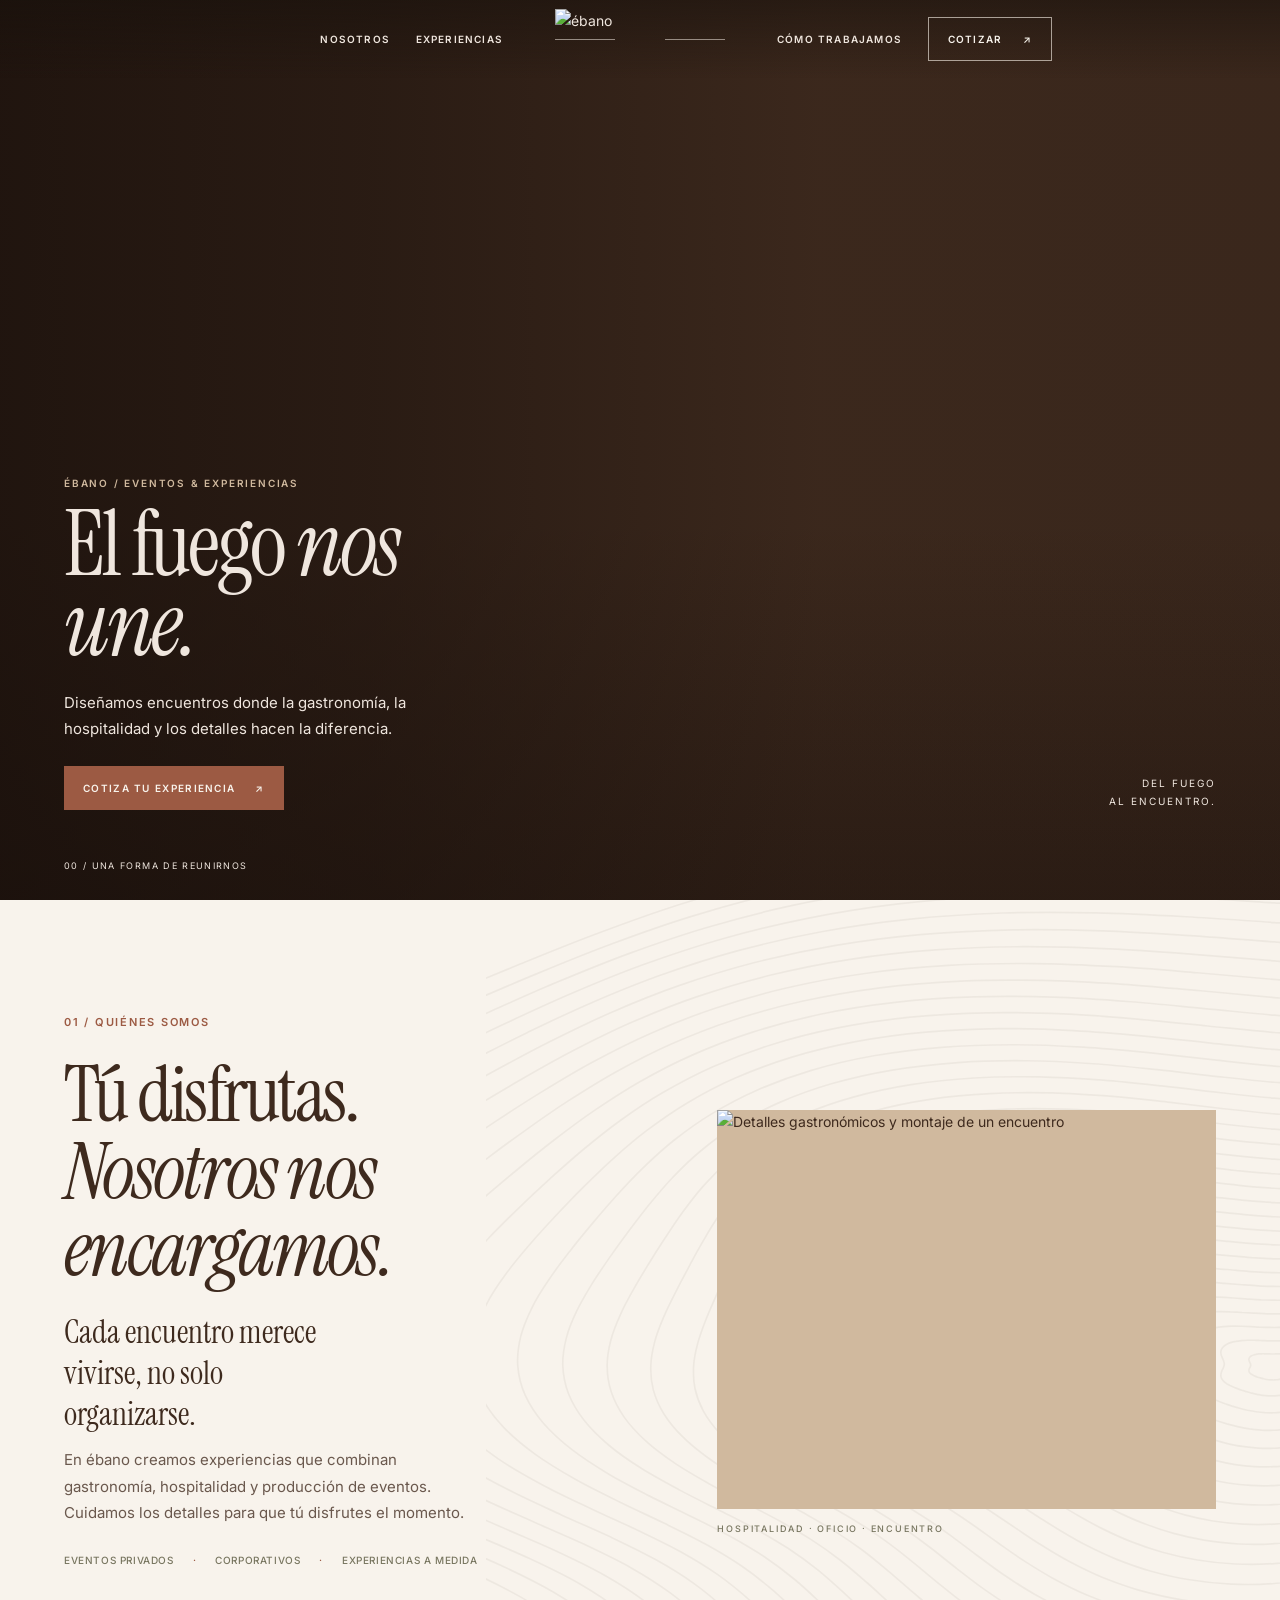
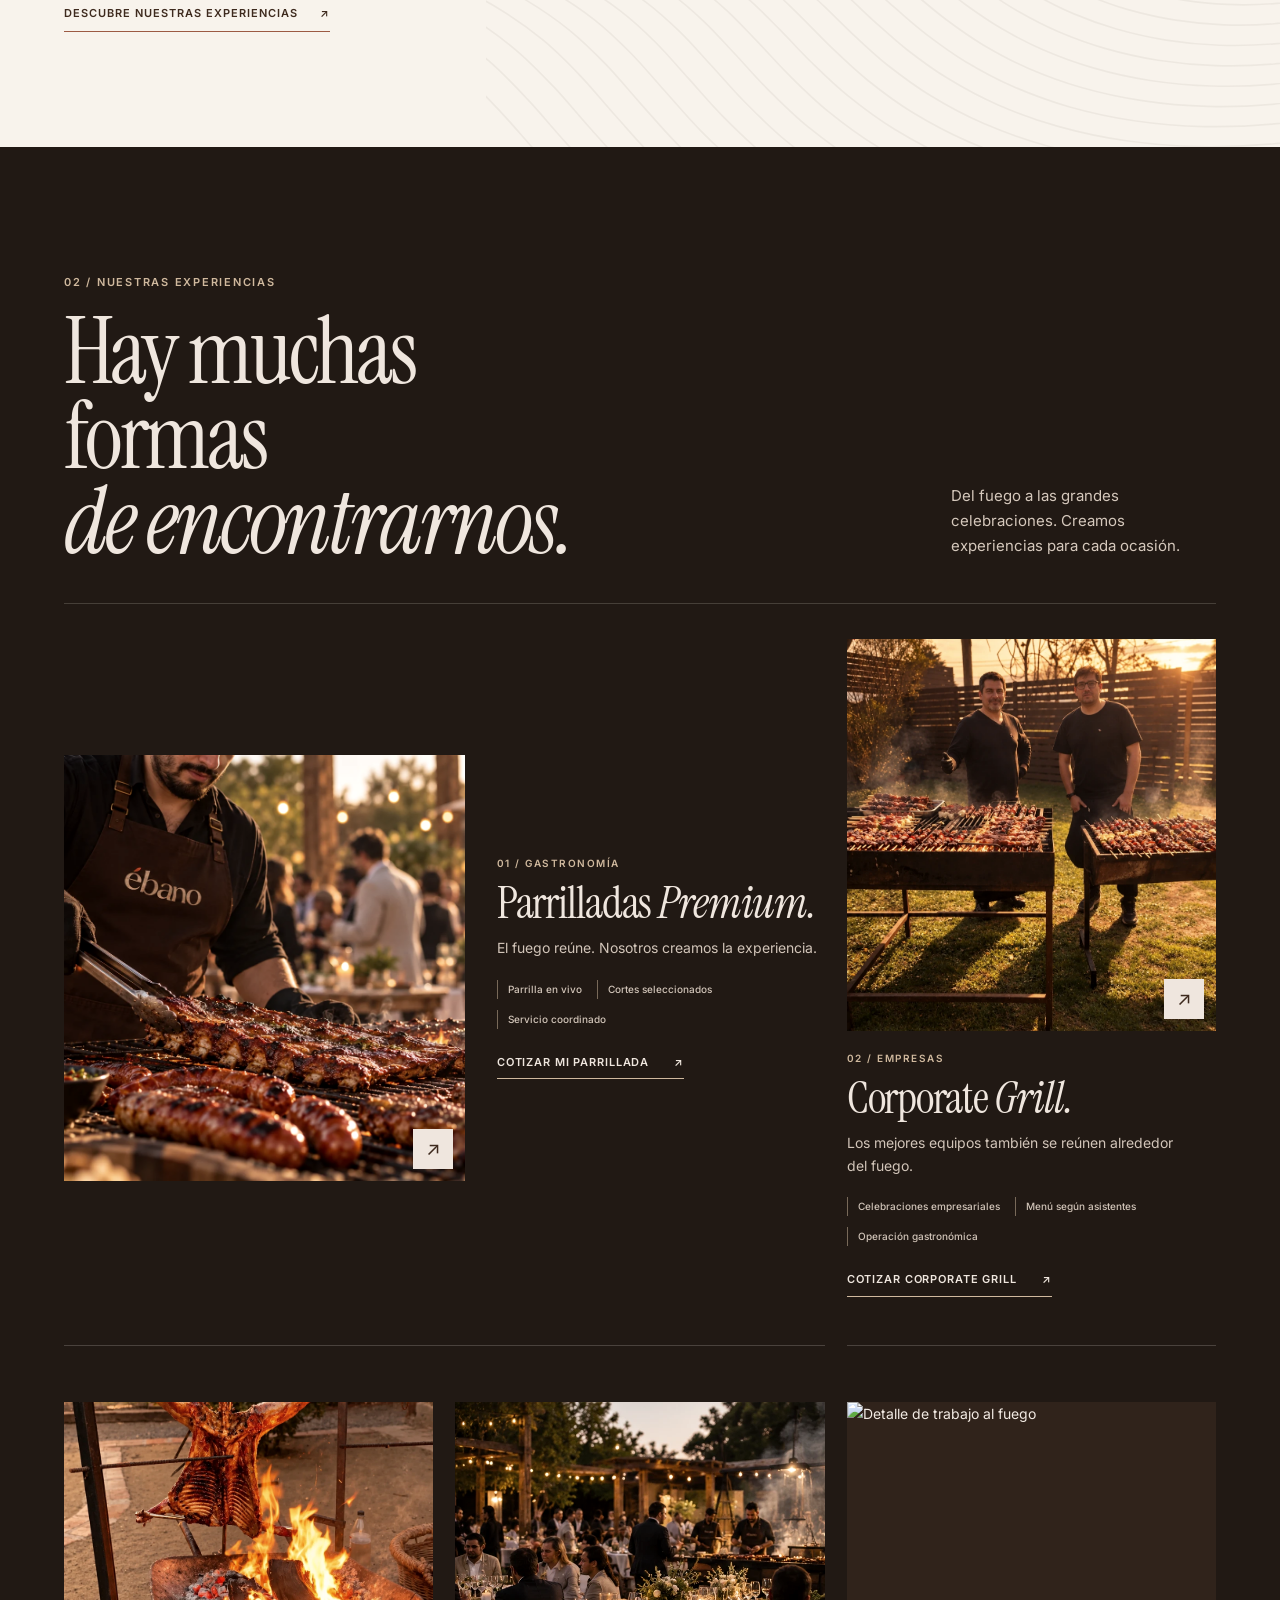
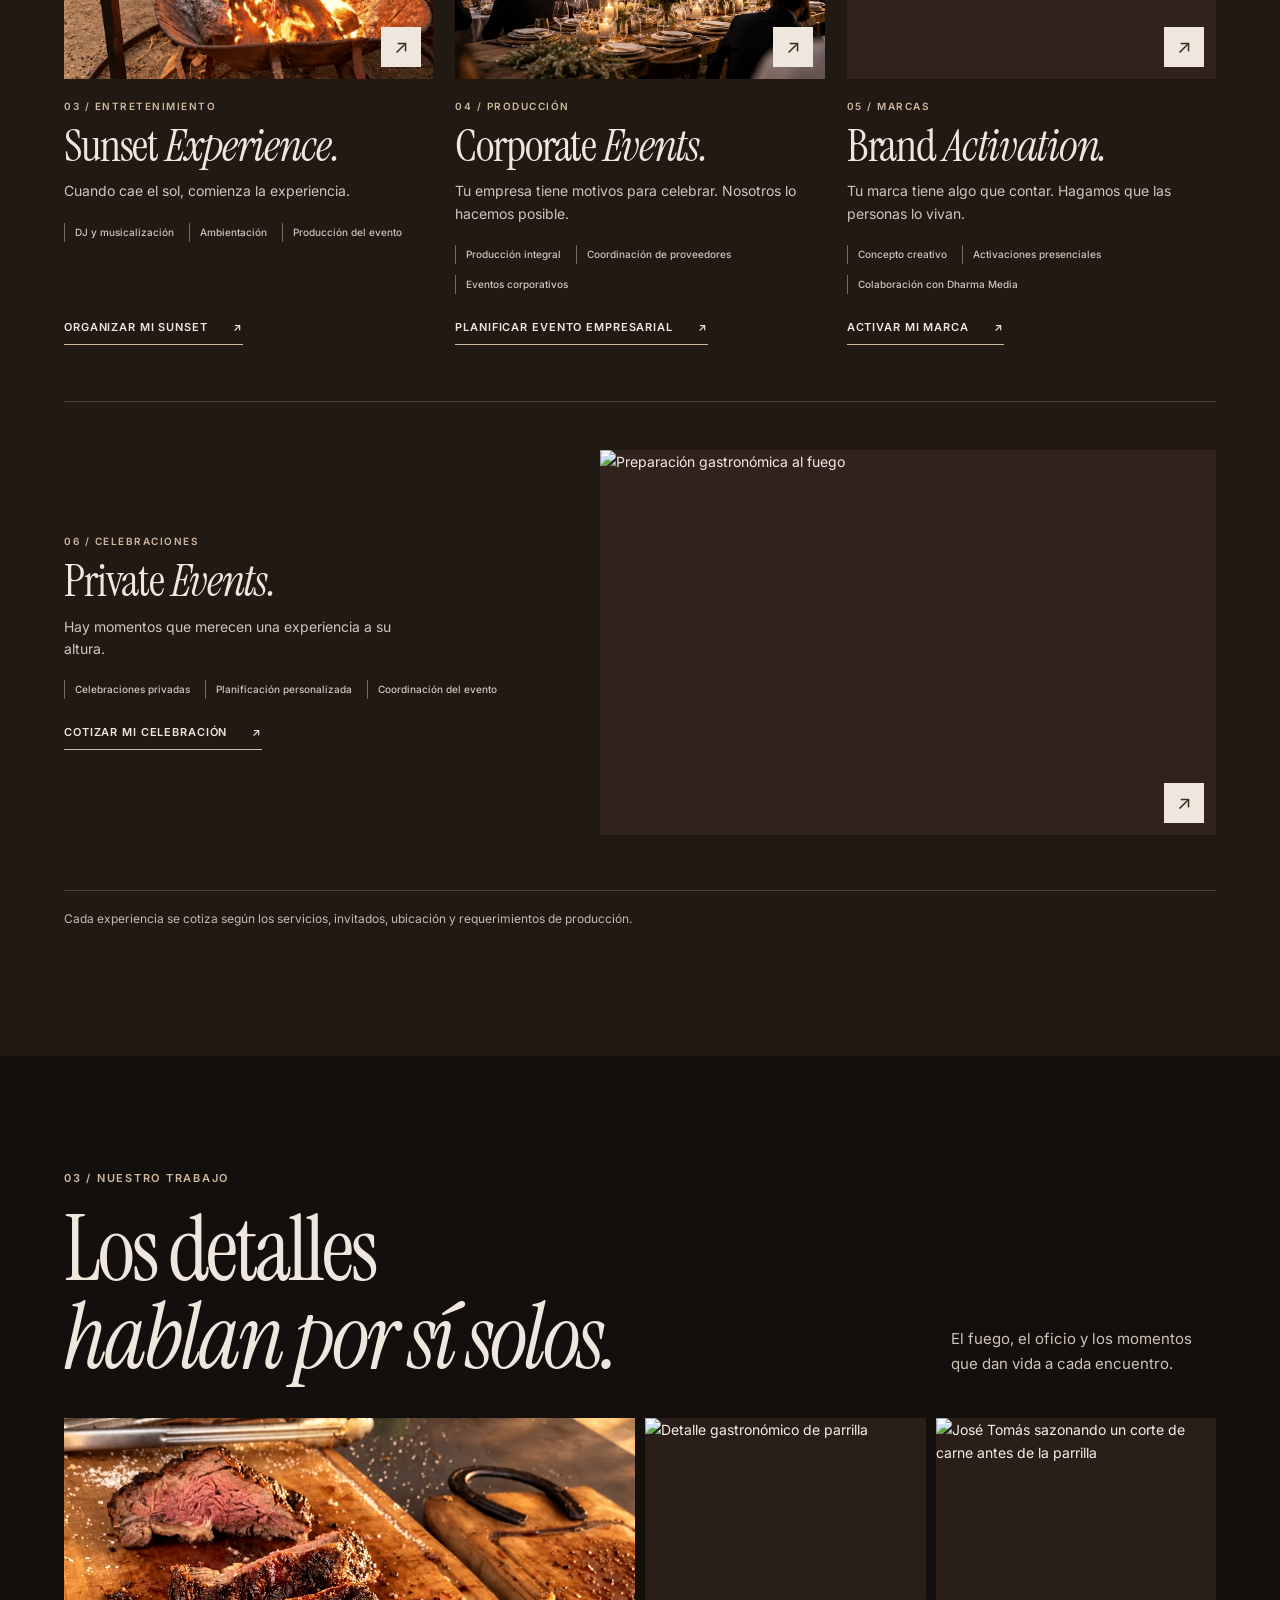
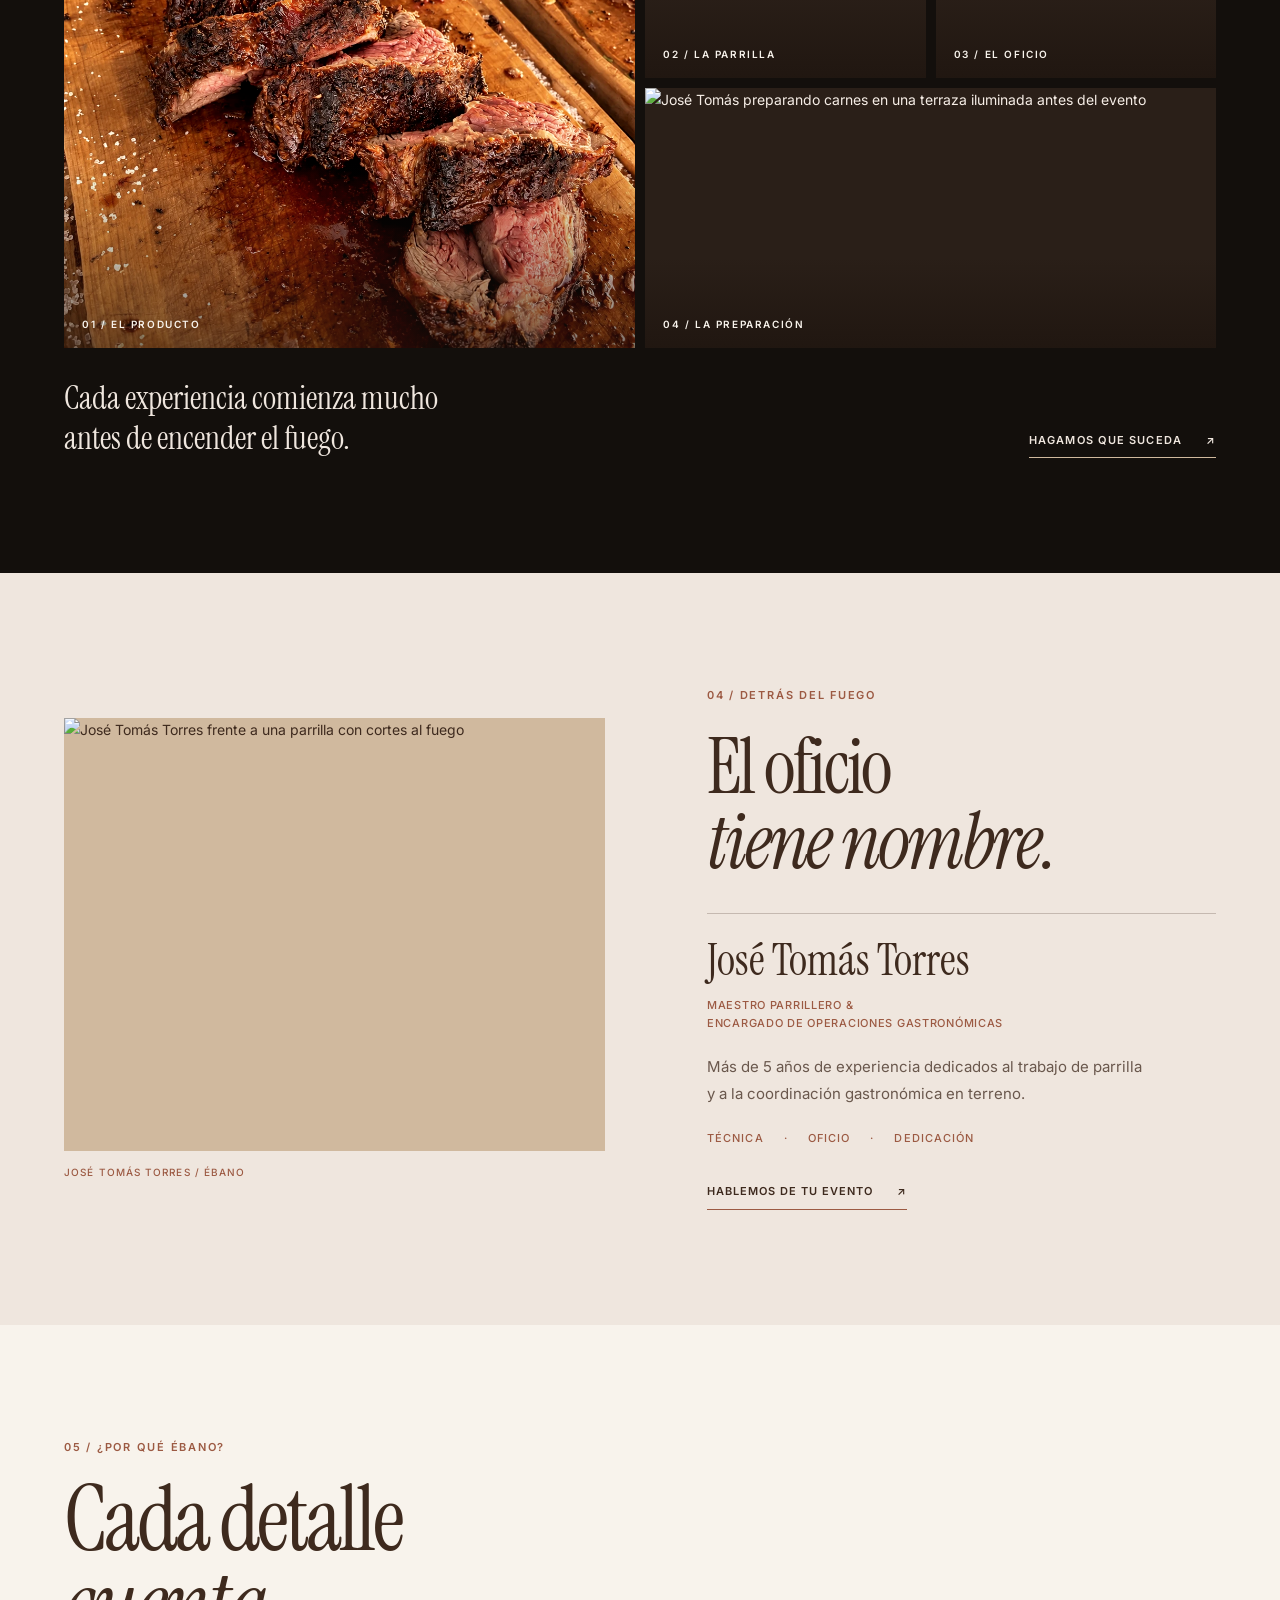
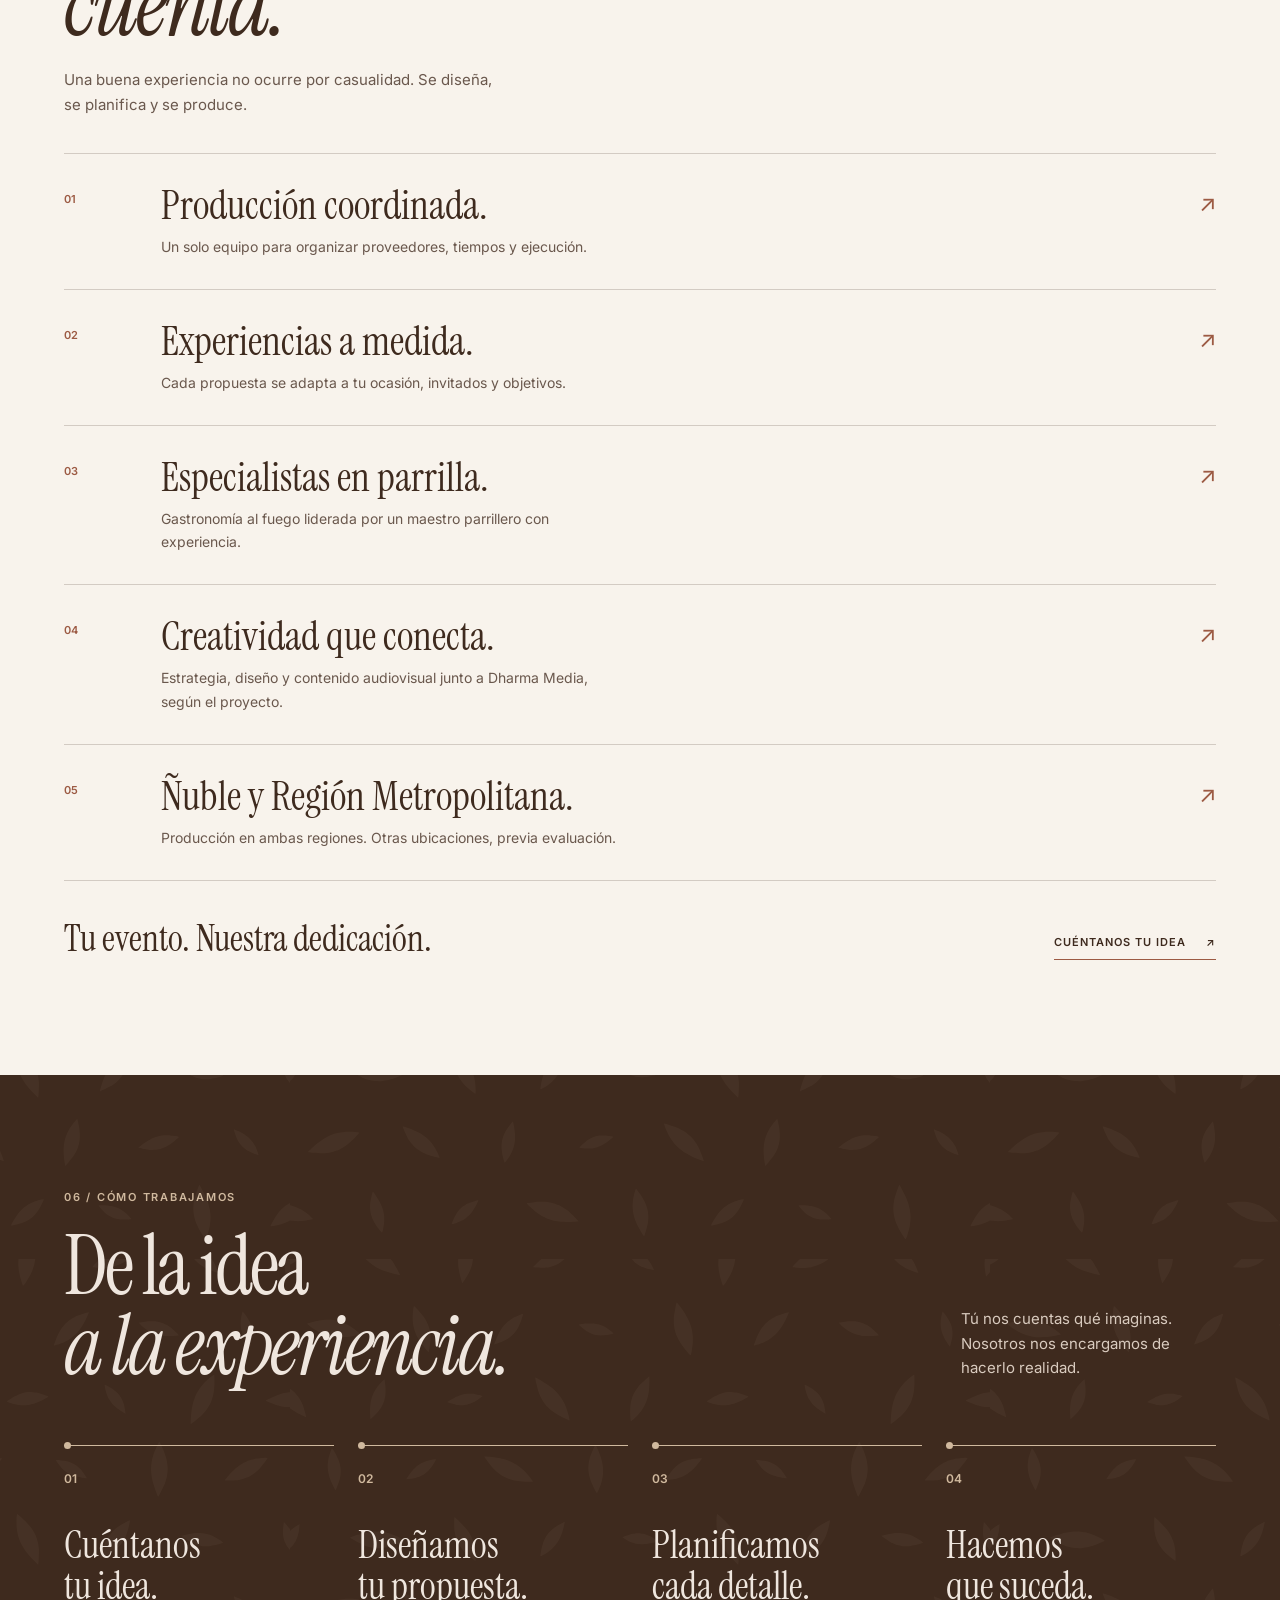
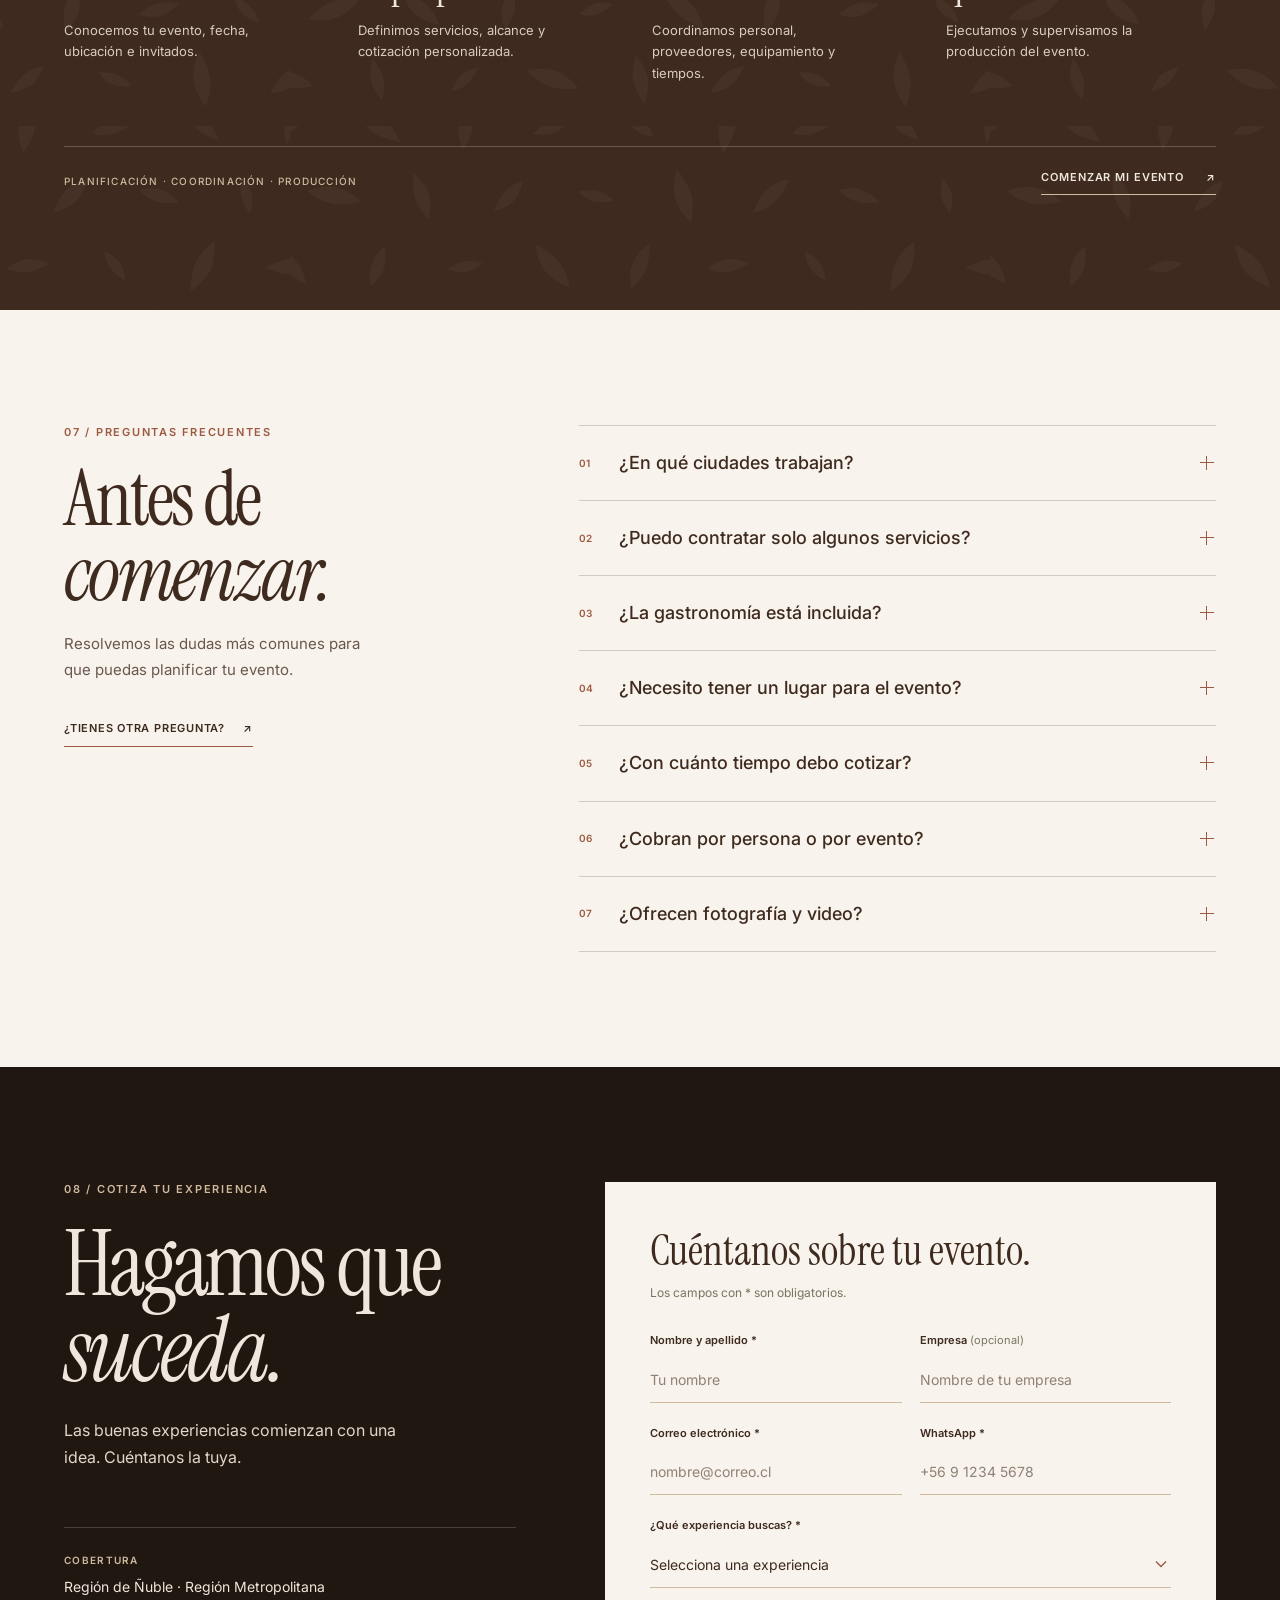
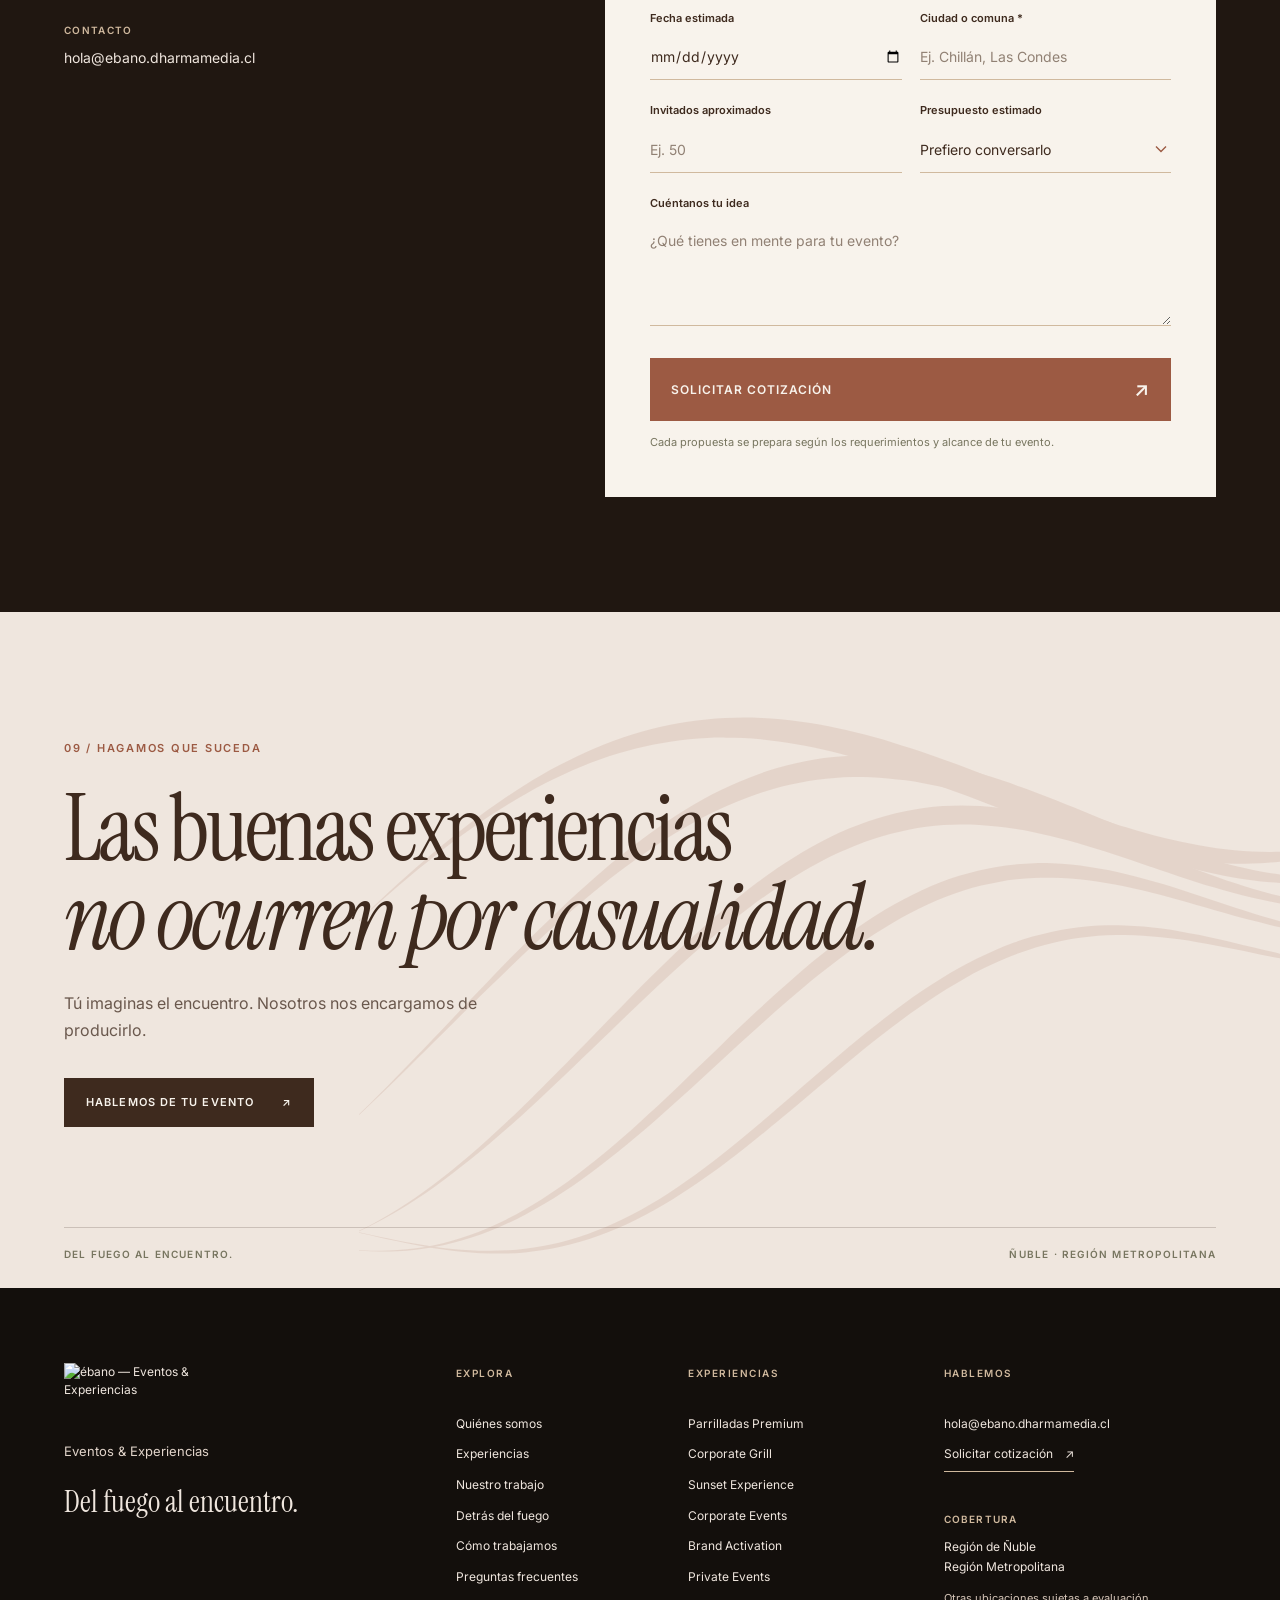
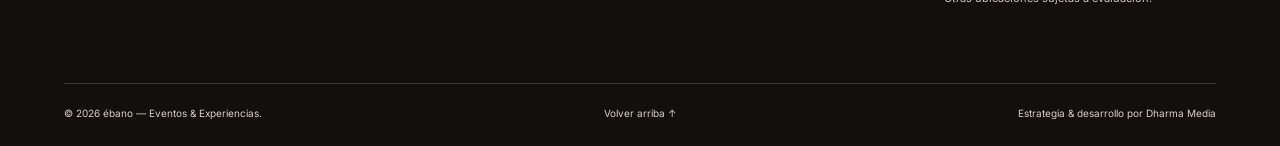
==== commit 73aec4ad: "Review and improve ébano website - Rewrite styles.css as one organized sheet (was ~6 stacked overrid" ====
--- a/ebano-web/index.html
+++ b/ebano-web/index.html
@@ -4,20 +4,33 @@
 <head>
 <meta charset="utf-8"/><meta content="width=device-width,initial-scale=1" name="viewport"/>
 <title>ébano | Eventos &amp; Experiencias · Del fuego al encuentro</title>
-<meta content="ébano diseña y produce experiencias privadas, parrillas en vivo y eventos corporativos. Hospitalidad, montaje y coordinación a medida." name="description"/>
+<meta content="ébano diseña y produce experiencias privadas, parrillas en vivo y eventos corporativos en Ñuble y la Región Metropolitana. Hospitalidad, montaje y coordinación a medida." name="description"/>
 <meta content="#3E2A1E" name="theme-color"/>
+<meta content="index,follow" name="robots"/>
+<!-- Open Graph: completar og:url y og:image con URL absoluta al publicar -->
+<meta content="website" property="og:type"/>
+<meta content="es_CL" property="og:locale"/>
+<meta content="ébano" property="og:site_name"/>
+<meta content="ébano | Eventos &amp; Experiencias" property="og:title"/>
+<meta content="Experiencias privadas, parrillas en vivo y eventos corporativos. Del fuego al encuentro." property="og:description"/>
+<meta content="assets/fotos/hero-ebano.webp" property="og:image"/>
+<meta content="summary_large_image" name="twitter:card"/>
 <link href="https://fonts.googleapis.com" rel="preconnect"/><link crossorigin="" href="https://fonts.gstatic.com" rel="preconnect"/>
 <link href="https://fonts.googleapis.com/css2?family=Instrument+Serif:ital@0;1&amp;family=Inter:wght@400;500;600;700&amp;display=swap" rel="stylesheet"/>
-<link href="assets/marca/ebano-oscuro.svg" rel="icon" type="image/svg+xml"/>
-<link href="styles.css?v=20261020-2" rel="stylesheet"/><script defer="" src="app.js?v=20261020-2"></script>
+<link href="assets/marca/isotipo.svg" rel="icon" type="image/svg+xml"/>
+<link as="image" href="assets/fotos/hero-ebano.webp" rel="preload"/>
+<link href="styles.css?v=20261022" rel="stylesheet"/><script defer="" src="app.js?v=20261022"></script>
+<script type="application/ld+json">
+{"@context":"https://schema.org","@type":"LocalBusiness","name":"ébano — Eventos & Experiencias","description":"Experiencias privadas, parrillas en vivo y eventos corporativos.","email":"hola@ebano.dharmamedia.cl","areaServed":[{"@type":"AdministrativeArea","name":"Región de Ñuble"},{"@type":"AdministrativeArea","name":"Región Metropolitana de Santiago"}],"slogan":"Del fuego al encuentro."}
+</script>
 </head>
 <body class="home">
-<!-- HEADER ORIGINAL: logo centrado y navegación minimalista -->
-<a class="skip" href="#inicio">Saltar al contenido</a>
+<!-- HEADER: logo centrado y navegación minimalista -->
+<a class="skip" href="#nosotros">Saltar al contenido</a>
 <header class="header" id="top" role="banner">
 <nav aria-label="Navegación principal" class="nav shell">
 <div class="nav-left"><a href="#nosotros">Nosotros</a><a href="#experiencias">Experiencias</a></div>
-<a aria-label="Ébano, volver al inicio" class="logo" href="#inicio"><img alt="ébano" src="assets/marca/ebano-marfil.svg" width="170"/></a>
+<a aria-label="Ébano, volver al inicio" class="logo" href="#inicio"><img alt="ébano" height="61" src="assets/marca/ebano-oscuro.svg" width="170"/></a>
 <div class="nav-right"><a href="#proceso">Cómo trabajamos</a><a class="nav-cta" href="#contacto">Cotizar <span aria-hidden="true">↗</span></a></div>
 <button aria-controls="mobile-menu" aria-expanded="false" aria-label="Abrir menú" class="menu-toggle" type="button"><span></span><span></span></button>
 </nav>
@@ -28,9 +41,9 @@
 <main id="inicio">
 <!-- 00 / HERO — CONSERVAR DISEÑO ORIGINAL -->
 <section aria-labelledby="hero-title" class="hero">
-<div aria-label="Parrilla en vivo y encuentro al aire libre" class="hero-photo" role="img">
-</div>
+<div aria-label="Parrilla en vivo y encuentro al aire libre" class="hero-photo" role="img"></div>
 <div aria-hidden="true" class="hero-shade"></div>
+<div aria-hidden="true" class="hero-wordmark"></div>
 <div class="hero-inner shell">
 <div class="hero-copy">
 <p class="eyebrow light">
@@ -54,8 +67,8 @@
       AL ENCUENTRO.
     </p>
 </div>
-<span class="hero-index">
-    01 / UNA FORMA DE REUNIRNOS
+<span aria-hidden="true" class="hero-index">
+    00 / UNA FORMA DE REUNIRNOS
   </span>
 </section>
 <!-- 01 / QUIÉNES SOMOS -->
@@ -113,9 +126,9 @@
 </header>
 <div class="services-grid">
 <!-- 01 / PARRILLADAS PREMIUM -->
-<article class="service-card">
+<article class="service-card service-card--feature">
 <a aria-label="Cotizar Parrilladas Premium" class="service-image" data-service="Parrilladas Premium" href="#contacto">
-<img alt="Parrilla real con carnes y embutidos" loading="lazy" src="assets/fotos/parrilla-carnes-real.webp"/>
+<img alt="Parrilla con costillas y embutidos en un evento al aire libre" decoding="async" height="941" loading="lazy" width="1672" src="assets/fotos/parrilla-carnes-real.webp"/>
 <span aria-hidden="true" class="service-image-arrow">↗</span>
 </a>
 <div class="service-content">
@@ -135,7 +148,7 @@
 <!-- 02 / CORPORATE GRILL -->
 <article class="service-card">
 <a aria-label="Cotizar Corporate Grill" class="service-image" data-service="Corporate Grill" href="#contacto">
-<img alt="Dos parrillas en una preparación real al aire libre" loading="lazy" src="assets/fotos/equipo-parrillas-real.webp"/>
+<img alt="Dos parrilleros junto a parrillas cargadas de anticuchos" decoding="async" height="1672" loading="lazy" width="941" src="assets/fotos/equipo-parrillas-real.webp"/>
 <span aria-hidden="true" class="service-image-arrow">↗</span>
 </a>
 <div class="service-content">
@@ -155,7 +168,7 @@
 <!-- 03 / SUNSET EXPERIENCE -->
 <article class="service-card">
 <a aria-label="Cotizar Sunset Experience" class="service-image" data-service="Sunset Experience" href="#contacto">
-<img alt="Cordero real cocinándose al fuego" loading="lazy" src="assets/fotos/cordero-al-fuego-real.webp"/>
+<img alt="Cordero al palo cocinándose junto al fuego al atardecer" decoding="async" height="1672" loading="lazy" width="941" src="assets/fotos/cordero-al-fuego-real.webp"/>
 <span aria-hidden="true" class="service-image-arrow">↗</span>
 </a>
 <div class="service-content">
@@ -175,7 +188,7 @@
 <!-- 04 / CORPORATE EVENTS -->
 <article class="service-card">
 <a aria-label="Cotizar Corporate Events" class="service-image" data-service="Corporate Events" href="#contacto">
-<img alt="Fotografía de ambientación y producción de eventos" loading="lazy" src="assets/fotos/ebano-corporativo.webp"/>
+<img alt="Cena de evento al aire libre con mesas iluminadas por guirnaldas" decoding="async" height="508" loading="lazy" width="764" src="assets/fotos/ebano-corporativo.webp"/>
 <span aria-hidden="true" class="service-image-arrow">↗</span>
 </a>
 <div class="service-content">
@@ -195,7 +208,7 @@
 <!-- 05 / BRAND ACTIVATION -->
 <article class="service-card">
 <a aria-label="Cotizar Brand Activation" class="service-image" data-service="Brand Activation" href="#contacto">
-<img alt="Detalle de trabajo al fuego" loading="lazy" src="assets/fotos/oficio-en-vivo.webp"/>
+<img alt="Detalle de trabajo al fuego" decoding="async" loading="lazy" src="assets/fotos/oficio-en-vivo.webp"/>
 <span aria-hidden="true" class="service-image-arrow">↗</span>
 </a>
 <div class="service-content">
@@ -213,9 +226,9 @@
 </div>
 </article>
 <!-- 06 / PRIVATE EVENTS -->
-<article class="service-card">
+<article class="service-card service-card--feature">
 <a aria-label="Cotizar Private Events" class="service-image" data-service="Private Events" href="#contacto">
-<img alt="Preparación gastronómica al fuego" loading="lazy" src="assets/fotos/ebano-fuego.webp"/>
+<img alt="Preparación gastronómica al fuego" decoding="async" loading="lazy" src="assets/fotos/ebano-fuego.webp"/>
 <span aria-hidden="true" class="service-image-arrow">↗</span>
 </a>
 <div class="service-content">
@@ -260,7 +273,7 @@
 <div class="work-gallery">
 <!-- IMAGEN PRINCIPAL -->
 <figure class="work-item work-item-main">
-<img alt="Cortes de carne cocidos sobre una tabla de madera" decoding="async" loading="lazy" src="assets/fotos/cortes-tabla-real.webp"/>
+<img alt="Cortes de carne a punto, laminados sobre una tabla de madera" decoding="async" height="1448" loading="lazy" width="1086" src="assets/fotos/cortes-tabla-real.webp"/>
 <figcaption>01 / EL PRODUCTO</figcaption>
 </figure>
 <!-- DETALLE GASTRONÓMICO -->
@@ -268,17 +281,16 @@
 <img alt="Detalle gastronómico de parrilla" decoding="async" loading="lazy" src="assets/fotos/producto-parrilla.webp"/>
 <figcaption>02 / LA PARRILLA</figcaption>
 </figure>
-<!-- PREPARACIÓN -->
+<!-- OFICIO (foto vertical en módulo angosto) -->
 <figure class="work-item work-item-process">
-<img alt="José Tomás en labores reales de preparación" decoding="async" loading="lazy" src="assets/fotos/jose-tomas-preparacion-real.webp"/>
-<figcaption>03 / LA PREPARACIÓN</figcaption>
+<img alt="José Tomás sazonando un corte de carne antes de la parrilla" decoding="async" loading="lazy" src="assets/fotos/jose-tomas-sazonando-real.webp"/>
+<figcaption>03 / EL OFICIO</figcaption>
 </figure>
-<!-- MONTAJE -->
+<!-- PREPARACIÓN (foto horizontal en módulo ancho) -->
 <figure class="work-item work-item-setting">
-<img alt="José Tomás sazonando carne para la parrilla" decoding="async" loading="lazy" src="assets/fotos/jose-tomas-sazonando-real.webp"/>
-<figcaption>04 / EL OFICIO</figcaption>
+<img alt="José Tomás preparando carnes en una terraza iluminada antes del evento" decoding="async" loading="lazy" src="assets/fotos/jose-tomas-preparacion-real.webp"/>
+<figcaption>04 / LA PREPARACIÓN</figcaption>
 </figure>
-<!-- EVENTO -->
 
 </div>
 <div class="work-footer">
@@ -300,7 +312,7 @@
 <div class="shell jose-grid">
 <!-- FOTOGRAFÍA REAL -->
 <figure class="jose-photo">
-<img alt="José Tomás Torres trabajando frente a la parrilla" decoding="async" loading="lazy" src="assets/fotos/jose-tomas-parrilla-real.webp"/>
+<img alt="José Tomás Torres frente a una parrilla con cortes al fuego" decoding="async" loading="lazy" src="assets/fotos/jose-tomas-parrilla-real.webp"/>
 <figcaption>
         JOSÉ TOMÁS TORRES / ÉBANO
       </figcaption>
@@ -443,40 +455,40 @@
         Nosotros nos encargamos de hacerlo realidad.
       </p>
 </header>
-<div class="process-steps">
-<article class="process-step">
+<ol class="process-steps">
+<li class="process-step">
 <span class="process-number">01</span>
-<h3>Cuéntanos<br/>tu idea.</h3>
+<h3>Cuéntanos <br/>tu idea.</h3>
 <p>
           Conocemos tu evento, fecha,
           ubicación e invitados.
         </p>
-</article>
-<article class="process-step">
+</li>
+<li class="process-step">
 <span class="process-number">02</span>
-<h3>Diseñamos<br/>tu propuesta.</h3>
+<h3>Diseñamos <br/>tu propuesta.</h3>
 <p>
           Definimos servicios, alcance
           y cotización personalizada.
         </p>
-</article>
-<article class="process-step">
+</li>
+<li class="process-step">
 <span class="process-number">03</span>
-<h3>Planificamos<br/>cada detalle.</h3>
+<h3>Planificamos <br/>cada detalle.</h3>
 <p>
           Coordinamos personal, proveedores,
           equipamiento y tiempos.
         </p>
-</article>
-<article class="process-step">
+</li>
+<li class="process-step">
 <span class="process-number">04</span>
-<h3>Hacemos<br/>que suceda.</h3>
+<h3>Hacemos <br/>que suceda.</h3>
 <p>
           Ejecutamos y supervisamos
           la producción del evento.
         </p>
-</article>
-</div>
+</li>
+</ol>
 <div class="process-footer">
 <span>
         PLANIFICACIÓN · COORDINACIÓN · PRODUCCIÓN
@@ -648,7 +660,7 @@
 <h3>Cuéntanos sobre tu evento.</h3>
 <p>Los campos con * son obligatorios.</p>
 </div>
-<form action="api/cotizacion.php" class="quote-form" id="quote-form" method="post">
+<form action="api/cotizacion.php" class="quote-form" data-api="off" id="quote-form" method="post" novalidate="">
 <div class="quote-fields">
 <!-- NOMBRE -->
 <div class="quote-field">
@@ -677,7 +689,7 @@
 <label for="quote-phone">
               WhatsApp *
             </label>
-<input autocomplete="tel" id="quote-phone" name="telefono" placeholder="+56 9 1234 5678" required="" type="tel"/>
+<input autocomplete="tel" id="quote-phone" inputmode="tel" name="telefono" pattern="[+0-9 ()\-]{8,20}" placeholder="+56 9 1234 5678" required="" title="Ingresa un número válido, por ejemplo +56 9 1234 5678" type="tel"/>
 </div>
 <!-- TIPO DE EVENTO -->
 <div class="quote-field quote-field-full">
@@ -723,14 +735,14 @@
 <label for="quote-location">
               Ciudad o comuna *
             </label>
-<input id="quote-location" name="ubicacion" placeholder="Ej. Chillán, Las Condes" required="" type="text"/>
+<input autocomplete="address-level2" id="quote-location" name="ubicacion" placeholder="Ej. Chillán, Las Condes" required="" type="text"/>
 </div>
 <!-- ASISTENTES -->
 <div class="quote-field">
 <label for="quote-guests">
               Invitados aproximados
             </label>
-<input id="quote-guests" min="1" name="invitados" placeholder="Ej. 50" step="1" type="number"/>
+<input id="quote-guests" inputmode="numeric" min="1" name="invitados" placeholder="Ej. 50" step="1" type="number"/>
 </div>
 <!-- PRESUPUESTO -->
 <div class="quote-field">
@@ -763,7 +775,12 @@
 <label for="quote-message">
               Cuéntanos tu idea
             </label>
-<textarea id="quote-message" name="mensaje" placeholder="¿Qué tienes en mente para tu evento?" rows="4"></textarea>
+<textarea id="quote-message" maxlength="1500" name="mensaje" placeholder="¿Qué tienes en mente para tu evento?" rows="4"></textarea>
+</div>
+<!-- Anti-spam: campo trampa invisible, los humanos lo dejan vacío -->
+<div aria-hidden="true" class="quote-hp">
+<label for="quote-website">No completar</label>
+<input autocomplete="off" id="quote-website" name="website" tabindex="-1" type="text"/>
 </div>
 </div>
 <div class="quote-actions">
@@ -776,7 +793,7 @@
             requerimientos y alcance de tu evento.
           </p>
 </div>
-<p aria-live="polite" class="quote-status" id="quote-status" role="status"></p>
+<p class="quote-status" id="quote-status" role="status"></p>
 </form>
 </div>
 </div>
@@ -819,7 +836,7 @@
 <!-- IDENTIDAD -->
 <div class="footer-brand">
 <a aria-label="Ébano — Ir al inicio" class="footer-logo" href="#inicio">
-<img alt="Ébano — Eventos &amp; Experiencias" loading="lazy" src="assets/marca/ebano-marfil.svg" width="180"/>
+<img alt="ébano — Eventos &amp; Experiencias" height="65" loading="lazy" src="assets/marca/ebano-marfil.svg" width="180"/>
 </a>
 <p>
           Eventos &amp; Experiencias
@@ -830,7 +847,7 @@
 </div>
 <!-- NAVEGACIÓN -->
 <nav aria-label="Navegación del pie de página" class="footer-nav">
-<h3>EXPLORA</h3>
+<h2>EXPLORA</h2>
 <a href="#nosotros">Quiénes somos</a>
 <a href="#experiencias">Experiencias</a>
 <a href="#nuestro-trabajo">Nuestro trabajo</a>
@@ -840,17 +857,17 @@
 </nav>
 <!-- SERVICIOS -->
 <nav aria-label="Servicios de Ébano" class="footer-services">
-<h3>EXPERIENCIAS</h3>
-<a href="#experiencias">Parrilladas Premium</a>
-<a href="#experiencias">Corporate Grill</a>
-<a href="#experiencias">Sunset Experience</a>
-<a href="#experiencias">Corporate Events</a>
-<a href="#experiencias">Brand Activation</a>
-<a href="#experiencias">Private Events</a>
+<h2>EXPERIENCIAS</h2>
+<a data-service="Parrilladas Premium" href="#contacto">Parrilladas Premium</a>
+<a data-service="Corporate Grill" href="#contacto">Corporate Grill</a>
+<a data-service="Sunset Experience" href="#contacto">Sunset Experience</a>
+<a data-service="Corporate Events" href="#contacto">Corporate Events</a>
+<a data-service="Brand Activation" href="#contacto">Brand Activation</a>
+<a data-service="Private Events" href="#contacto">Private Events</a>
 </nav>
 <!-- CONTACTO -->
 <div class="footer-contact">
-<h3>HABLEMOS</h3>
+<h2>HABLEMOS</h2>
 <a class="footer-email" href="mailto:hola@ebano.dharmamedia.cl">
           hola@ebano.dharmamedia.cl
         </a>
@@ -874,7 +891,7 @@
 <div class="footer-bottom">
 <span>
         © <span id="footer-year">2026</span>
-        Ébano — Eventos &amp; Experiencias.
+        ébano — Eventos &amp; Experiencias.
       </span>
 <div class="footer-bottom-links">
 <a href="#inicio">
@@ -883,20 +900,12 @@
 </div>
 <span class="footer-credit">
         Estrategia &amp; desarrollo por
-        <a href="https://www.dharmamedia.cl/" rel="noopener noreferrer" target="_blank">
-          Dharma Media
+        <a href="https://www.dharmamedia.cl/" rel="noopener" target="_blank">
+          Dharma Media<span class="visually-hidden"> (se abre en una pestaña nueva)</span>
         </a>
 </span>
 </div>
 </div>
 </footer>
-<!-- AÑO AUTOMÁTICO -->
-<script>
-  const footerYear = document.getElementById("footer-year");
-
-  if (footerYear) {
-    footerYear.textContent = new Date().getFullYear();
-  }
-</script>
 </body>
 </html>
--- a/ebano-web/styles.css
+++ b/ebano-web/styles.css
@@ -1,292 +1,400 @@
 /* ===============================================================
-   ÉBANO — STYLES.CSS COMPLETO
-   Hero y header originales + secciones 01–10
-   Compatible con los bloques HTML desarrollados en esta conversación.
+   ÉBANO — Eventos & Experiencias · styles.css
+   Instrument Serif + Inter · Paleta: Ébano, Marfil, Papel,
+   Arcilla (acento), Oliva, Arena.
+   Orden: tokens → base → header → hero → secciones 01–10 →
+   texturas → responsive → movimiento reducido.
    =============================================================== */
-@import url('https://fonts.googleapis.com/css2?family=Instrument+Serif:ital@0;1&family=Inter:wght@400;500;600;700&display=swap');
-
-/* ÉBANO · Sitio editorial 2026 · Instrument Serif + Inter */
-:root{--ebano:#3E2A1E;--marfil:#EFE6DE;--arcilla:#9C5A43;--oliva:#77755F;--arena:#D0B99E;--papel:#F8F3EC;--serif:'Instrument Serif',Georgia,serif;--sans:Inter,Arial,sans-serif;--gutter:clamp(20px,5vw,84px)}
-*{box-sizing:border-box}html{scroll-behavior:smooth;scroll-padding-top:78px}body{margin:0;background:var(--papel);color:var(--ebano);font:400 14px/1.65 var(--sans);-webkit-font-smoothing:antialiased}a{color:inherit;text-decoration:none}img{display:block;max-width:100%}button,input,select,textarea{font:inherit}.shell{width:min(1420px,calc(100% - 2 * var(--gutter)));margin-inline:auto}.skip{position:absolute;left:-9999px}.skip:focus{left:10px;top:10px;background:white;z-index:1000;padding:10px}h1,h2,h3,p,figure{margin-top:0}h1,h2,h3{font-family:var(--serif);font-weight:400;line-height:1.04}h1 em,h2 em,h3 em{font-weight:400}a:focus-visible,button:focus-visible{outline:2px solid var(--arcilla);outline-offset:4px}.eyebrow{font-size:10px;letter-spacing:.18em;text-transform:uppercase;font-weight:600;color:var(--arcilla);margin:0 0 22px}.eyebrow.light{color:var(--arena)}.section{padding:clamp(70px,8vw,114px) 0}
-/* Header: logo centrado, transparente sobre hero, sólido al desplazarse */
-.header{position:fixed;top:0;left:0;width:100%;height:78px;z-index:100;color:var(--marfil);background:linear-gradient(180deg,rgba(23,16,11,.52),rgba(23,16,11,0));transition:background .3s,color .3s,box-shadow .3s}.nav{height:100%;display:grid;grid-template-columns:1fr auto 1fr;align-items:center;gap:28px;position:relative}.nav-left,.nav-right{display:flex;gap:clamp(14px,2.5vw,40px);align-items:center}.nav-right{justify-content:flex-end}.nav-left a,.nav-right>a:not(.nav-cta){font-weight:600;font-size:10px;letter-spacing:.12em;text-transform:uppercase}.nav a:hover{opacity:.8}.logo{display:flex;align-items:center;justify-content:center}.logo img{width:170px;max-height:61px;object-fit:contain}.nav-cta,.btn{display:inline-flex;align-items:center;justify-content:center;gap:20px;padding:13px 19px;background:var(--arcilla);color:var(--papel);font-size:10px;font-weight:600;letter-spacing:.13em;text-transform:uppercase;min-height:44px;border:0;cursor:pointer}.nav-cta{border:1px solid rgba(239,230,222,.55);background:rgba(62,42,30,.24)}.header.is-scrolled,.header.menu-open{background:var(--marfil);color:var(--ebano);box-shadow:0 4px 18px #3e2a1e18}.header.is-scrolled .nav-cta,.header.menu-open .nav-cta{background:var(--ebano);color:var(--marfil);border-color:var(--ebano)}.menu-toggle,.mobile-menu{display:none}
-/* Big immersive original hero */
-.hero{min-height:100svh;position:relative;display:flex;align-items:center;color:var(--marfil);background:var(--ebano);isolation:isolate;overflow:hidden}.hero-photo,.hero-shade{position:absolute;inset:0;z-index:-1}.hero-photo{background:url('assets/fotos/hero-ebano.webp') center 45%/cover no-repeat}.hero-shade{background:linear-gradient(90deg,rgba(27,18,13,.77),rgba(27,18,13,.43) 40%,transparent 85%),linear-gradient(0deg,rgba(27,18,13,.3),transparent 35%)}.hero-inner{padding:clamp(155px,20vh,210px) 0 120px;display:flex;align-items:flex-end;justify-content:space-between;gap:25px}.hero-copy{max-width:610px}.hero h1{font-size:clamp(75px,10vw,150px);line-height:.87;letter-spacing:-.043em;margin:0 0 30px}.hero-copy>p:not(.eyebrow){font-size:clamp(15px,1.2vw,17px);max-width:430px;line-height:1.7;margin-bottom:27px}.hero .btn{background:var(--arcilla);color:var(--papel)}.hero-side{font-size:10px;letter-spacing:.2em;text-align:right;line-height:1.8}.hero-index{position:absolute;bottom:26px;left:var(--gutter);font-size:9px;letter-spacing:.15em}
-
-
-/* ÉBANO — SISTEMA VISUAL
-   Paleta oficial: Ébano, Marfil, Papel, Arcilla, Oliva, Arena
-   Arcilla es acento; fotografía auténtica y composición editorial.
-*/
+
+/* TOKENS */
 :root {
   --ebano:#3E2A1E; --marfil:#EFE6DE; --papel:#F8F3EC;
   --arcilla:#9C5A43; --oliva:#77755F; --arena:#D0B99E;
   --texto-suave:#6A584D; --linea:rgba(62,42,30,.20);
+  --linea-clara:rgba(239,230,222,.20);
+  --noche:#130f0c; --carbon:#211914; --brasa:#201711;
   --serif:"Instrument Serif",Georgia,serif;
   --sans:"Inter",Arial,sans-serif;
-}
-html {scroll-padding-top:84px}
-body {overflow-x:clip}
-button, input, select, textarea {font-family:var(--sans)}
-:where(.about,.services,.work,.jose-section,.why-ebano,.process-ebano,.faq-ebano,.quote-ebano,.closing-ebano) {
-  scroll-margin-top:76px;
-}
-:where(.about,.services,.work,.jose-section,.why-ebano,.process-ebano,.faq-ebano,.quote-ebano,.closing-ebano) h2 {
-  text-wrap:balance;
-}
-:where(.about,.services,.work,.jose-section,.why-ebano,.process-ebano,.faq-ebano,.quote-ebano) .eyebrow {
-  color:var(--arcilla);font:600 11px/1.4 var(--sans);letter-spacing:.16em;text-transform:uppercase;
-}
-:where(.about,.services,.work,.jose-section,.why-ebano,.process-ebano,.faq-ebano,.quote-ebano) a:focus-visible,
-:where(.about,.services,.work,.jose-section,.why-ebano,.process-ebano,.faq-ebano,.quote-ebano) summary:focus-visible {
-  outline:2px solid var(--arcilla);outline-offset:5px;
-}
-
-/* 01 · NOSOTROS */
-.about {background:var(--papel);color:var(--ebano);padding:clamp(76px,9vw,128px) 0}
-.about-layout {display:grid;grid-template-columns:minmax(0,1.1fr) minmax(0,.9fr);align-items:center;gap:clamp(38px,7vw,105px)}
-.about-copy {max-width:640px}
-.about .eyebrow {margin:0 0 25px}
-.about h2 {margin:0 0 25px;font:400 clamp(50px,5.3vw,80px)/1 var(--serif);letter-spacing:-.035em}
-.about h2 em {font-weight:400}
-.about-lead {margin:0 0 13px;font:400 clamp(23px,2.5vw,30px)/1.27 var(--serif)}
-.about-description {max-width:430px;margin:0;color:var(--texto-suave);font:400 15px/1.75 var(--sans)}
+  --gutter:clamp(20px,5vw,84px);
+  --header-h:78px;
+  --section-y:clamp(76px,9vw,125px);
+}
+
+/* BASE */
+*,*::before,*::after {box-sizing:border-box}
+html {scroll-behavior:smooth;scroll-padding-top:var(--header-h)}
+body {margin:0;overflow-x:clip;background:var(--papel);color:var(--ebano);font:400 14px/1.65 var(--sans);-webkit-font-smoothing:antialiased}
+a {color:inherit;text-decoration:none}
+img {display:block;max-width:100%;height:auto}
+button,input,select,textarea {font:inherit}
+h1,h2,h3,p,figure {margin-top:0}
+h1,h2,h3 {font-family:var(--serif);font-weight:400;line-height:1.04}
+h2 {text-wrap:balance}
+:where(button,a,input,select,textarea,summary):focus-visible {outline:2px solid var(--arcilla);outline-offset:3px}
+.shell {width:min(1420px,calc(100% - 2 * var(--gutter)));margin-inline:auto}
+.skip {position:absolute;left:-9999px;top:10px;z-index:10000;padding:10px 14px;background:var(--papel);color:var(--ebano)}
+.skip:focus {left:10px}
+.visually-hidden {position:absolute!important;width:1px;height:1px;padding:0;margin:-1px;overflow:hidden;clip:rect(0,0,0,0);white-space:nowrap;border:0}
+main > section {scroll-margin-top:var(--header-h)}
+
+/* Etiquetas y enlaces subrayados compartidos */
+.eyebrow,.jose-eyebrow,.quote-eyebrow,.closing-eyebrow {margin:0 0 22px;color:var(--arcilla);font:600 11px/1.4 var(--sans);letter-spacing:.16em;text-transform:uppercase}
+.underlink,.work-link,.jose-cta,.why-link,.process-link,.faq-contact,.service-cta {display:inline-flex;align-items:center;gap:22px;padding-bottom:8px;border-bottom:1px solid var(--arcilla);font:600 11px/1.5 var(--sans);letter-spacing:.09em;text-transform:uppercase;transition:color .2s ease,border-color .2s ease}
+:is(.underlink,.work-link,.jose-cta,.why-link,.process-link,.faq-contact,.service-cta):hover {color:var(--arcilla)}
+.btn,.nav-cta {display:inline-flex;align-items:center;justify-content:center;gap:20px;min-height:44px;padding:13px 19px;border:0;background:var(--arcilla);color:var(--papel);font-size:10px;font-weight:600;letter-spacing:.13em;text-transform:uppercase;cursor:pointer;transition:background .2s ease,color .2s ease}
+.btn:hover {background:var(--ebano)}
+
+/* =========================================================
+   HEADER — transparente sobre el hero, sólido al desplazarse
+   ========================================================= */
+.header {position:fixed;inset:0 0 auto;z-index:100;height:var(--header-h);color:var(--marfil);background:linear-gradient(180deg,rgba(23,16,11,.52),rgba(23,16,11,0));transition:background .3s,color .3s,box-shadow .3s}
+.header.is-scrolled,.header.menu-open {background:var(--marfil);color:var(--ebano);box-shadow:0 5px 20px rgba(62,42,30,.10)}
+.nav {position:relative;height:100%;display:grid;grid-template-columns:minmax(0,1fr) 170px minmax(0,1fr);align-items:center;gap:20px}
+.header .nav.shell {width:min(1250px,calc(100% - 2 * var(--gutter)))}
+.nav-left,.nav-right {display:flex;align-items:center;gap:clamp(16px,2vw,30px)}
+.nav-left {justify-content:flex-end;padding-right:clamp(12px,2.5vw,35px)}
+.nav-right {justify-content:flex-start;padding-left:clamp(12px,2.5vw,35px)}
+.nav-left a,.nav-right > a:not(.nav-cta) {font-size:10px;font-weight:600;letter-spacing:.12em;text-transform:uppercase}
+.nav a:hover {opacity:.8}
+.nav a[aria-current="true"]:not(.nav-cta) {box-shadow:inset 0 -1px currentColor}
+.logo {display:flex;align-items:center;justify-content:center;transition:opacity .3s}
+.logo img {width:170px;max-height:60px;object-fit:contain}
+.nav-cta {background:transparent;border:1px solid rgba(239,230,222,.65)}
+.header.is-scrolled .nav-cta,.header.menu-open .nav-cta {background:var(--ebano);color:var(--papel);border-color:var(--ebano)}
+/* Sobre el hero el logotipo grande vive en la foto; en el hueco del logo
+   pequeño quedan dos trazos que nunca tocan los enlaces */
+.header:not(.is-scrolled):not(.menu-open) .logo {opacity:0;visibility:hidden;pointer-events:none}
+.header:not(.is-scrolled):not(.menu-open) .nav::before,
+.header:not(.is-scrolled):not(.menu-open) .nav::after {content:"";position:absolute;top:50%;width:60px;height:1px;background:rgba(239,230,222,.55);pointer-events:none}
+.header:not(.is-scrolled):not(.menu-open) .nav::before {left:calc(50% - 85px)}
+.header:not(.is-scrolled):not(.menu-open) .nav::after {right:calc(50% - 85px)}
+.menu-toggle,.mobile-menu {display:none}
+.mobile-menu[hidden] {display:none!important}
+
+/* =========================================================
+   00 · HERO — diseño aprobado
+   Orden: foto → sombra → logotipo grande → copy → header
+   ========================================================= */
+.hero {position:relative;isolation:isolate;overflow:hidden;min-height:100svh;display:flex;align-items:flex-end;background:var(--ebano);color:var(--marfil)}
+.hero-photo,.hero-shade,.hero-wordmark {position:absolute;pointer-events:none}
+.hero-photo {inset:0;z-index:0;background:url("assets/fotos/hero-ebano.webp") 59% 46%/cover no-repeat}
+.hero-shade {inset:0;z-index:1;background:linear-gradient(90deg,rgba(23,14,10,.76) 0%,rgba(23,14,10,.52) 29%,rgba(23,14,10,.08) 64%,rgba(23,14,10,.10) 100%),linear-gradient(0deg,rgba(23,14,10,.45),transparent 42%)}
+.hero-wordmark {z-index:2;left:6%;top:17%;width:88%;height:42%;background:url("assets/marca/ebano-marfil.svg") center/contain no-repeat}
+.hero-inner {position:relative;z-index:3;display:flex;align-items:flex-end;justify-content:space-between;gap:25px;padding:clamp(390px,51vh,600px) 0 clamp(84px,10vh,120px)}
+.hero-copy {position:relative;max-width:440px}
+.hero-copy .eyebrow {margin-bottom:15px;color:var(--arena);font-size:10px;letter-spacing:.18em}
+.hero h1 {max-width:440px;margin:0 0 24px;font-size:clamp(64px,7vw,102px);line-height:.9;letter-spacing:-.035em}
+.hero-copy > p:not(.eyebrow) {max-width:385px;margin:0 0 25px;font-size:15px;line-height:1.7}
+.hero-side {margin:0;font-size:10px;letter-spacing:.2em;line-height:1.8;text-align:right}
+.hero-index {position:absolute;z-index:3;bottom:26px;left:var(--gutter);font-size:9px;letter-spacing:.15em}
+
+/* =========================================================
+   01 · NOSOTROS
+   ========================================================= */
+.about {position:relative;isolation:isolate;padding:clamp(84px,9vw,138px) 0;background:var(--papel)}
+.about-layout {display:grid;grid-template-columns:minmax(0,1.05fr) minmax(0,.95fr);align-items:center;gap:clamp(50px,8vw,125px)}
+.about-copy {max-width:580px}
+.about .eyebrow {margin-bottom:25px}
+.about h2 {max-width:11ch;margin:0 0 25px;font-size:clamp(57px,6.1vw,91px);line-height:.99;letter-spacing:-.035em}
+.about-lead {max-width:18ch;margin:0 0 13px;font:400 clamp(24px,2.6vw,32px)/1.27 var(--serif)}
+.about-description {max-width:420px;margin:0;color:var(--texto-suave);font-size:15px;line-height:1.75}
 .about-services {display:flex;flex-wrap:wrap;gap:8px 19px;margin:27px 0 32px;color:var(--oliva);font:500 10px/1.5 var(--sans);letter-spacing:.06em;text-transform:uppercase}
-.about-services span:not(:last-child)::after {content:"·";color:var(--arcilla);margin-left:19px}
-.about .underlink {display:inline-flex;gap:22px;align-items:center;border-bottom:1px solid var(--arcilla);padding:0 0 9px;text-decoration:none;text-transform:uppercase;font:600 11px/1.5 var(--sans);letter-spacing:.09em}
-.about .underlink:hover {color:var(--arcilla)}
-.about-visual {margin:0;min-width:0}
-.about-visual img {width:100%;aspect-ratio:4/4.45;object-fit:cover}
-.about-visual figcaption {margin-top:13px;color:var(--oliva);font:500 10px/1.5 var(--sans);letter-spacing:.12em}
-
-/* 02 · SERVICIOS ESCANEABLES */
-.services {background:var(--marfil);padding:clamp(76px,9vw,125px) 0}
-.services-header {display:flex;align-items:end;justify-content:space-between;gap:36px;margin-bottom:45px}
-.services-header .eyebrow {margin:0 0 20px}
-.services-header h2 {margin:0;font:400 clamp(54px,6vw,89px)/.98 var(--serif);letter-spacing:-.035em}
-.services-intro {max-width:260px;margin:0 0 6px;color:var(--texto-suave);font:400 15px/1.65 var(--sans)}
-.services-grid {display:grid;grid-template-columns:repeat(2,minmax(0,1fr));gap:65px 34px}
-.service-card {min-width:0}
-.service-image {position:relative;display:block;overflow:hidden;background:var(--arena)}
-.service-image img {display:block;width:100%;aspect-ratio:1.36;object-fit:cover;transition:transform .5s ease}
-.service-image:hover img {transform:scale(1.025)}
-.service-image-arrow {position:absolute;right:16px;bottom:16px;display:grid;place-items:center;width:42px;height:42px;background:var(--papel);color:var(--ebano);font-size:22px}
-.service-content {padding-top:21px}
-.service-index {display:block;color:var(--arcilla);font:600 10px/1.4 var(--sans);letter-spacing:.15em;margin-bottom:11px}
-.service-content h3 {font:400 clamp(42px,4.2vw,65px)/1 var(--serif);letter-spacing:-.025em;margin:0 0 12px}
-.service-content > p {min-height:44px;max-width:440px;color:var(--texto-suave);font:400 14px/1.6 var(--sans);margin:0 0 17px}
-.service-highlights {list-style:none;display:flex;flex-wrap:wrap;gap:8px;padding:0;margin:0 0 19px}
-.service-highlights li {background:var(--papel);padding:7px 10px;color:var(--texto-suave);font:500 10px/1.5 var(--sans)}
-.service-cta {display:inline-flex;align-items:center;gap:25px;text-transform:uppercase;text-decoration:none;letter-spacing:.08em;border-bottom:1px solid var(--ebano);padding-bottom:8px;font:600 11px/1.5 var(--sans)}
-.service-cta:hover {color:var(--arcilla);border-color:var(--arcilla)}
-.services-note {margin:55px 0 0;border-top:1px solid var(--linea);padding-top:18px;color:var(--oliva);font:400 12px/1.6 var(--sans)}
-
-/* 03 · GALERÍA EDITORIAL */
-.work {background:var(--papel);padding:clamp(76px,9vw,125px) 0}
-.work-heading {display:flex;justify-content:space-between;align-items:end;gap:30px;margin-bottom:38px}
-.work-heading .eyebrow {margin:0 0 20px}
-.work-heading h2 {margin:0;font:400 clamp(52px,6vw,87px)/.98 var(--serif);letter-spacing:-.035em}
-.work-intro {max-width:265px;margin:0 0 5px;color:var(--texto-suave);font:400 15px/1.65 var(--sans)}
-.work-gallery {display:grid;grid-template-columns:repeat(12,minmax(0,1fr));grid-template-rows:250px 250px 230px;gap:12px}
-.work-item {position:relative;margin:0;min-width:0;min-height:0;overflow:hidden;background:var(--arena)}
-.work-item img {width:100%;height:100%;object-fit:cover;transition:transform .5s ease}
-.work-item:hover img {transform:scale(1.025)}
-.work-item::after {content:"";position:absolute;inset:40% 0 0;background:linear-gradient(transparent,rgba(20,12,8,.56));pointer-events:none}
-.work-item figcaption {position:absolute;z-index:1;bottom:18px;left:19px;color:var(--papel);font:600 10px/1.4 var(--sans);letter-spacing:.12em}
-.work-item-main {grid-column:1/8;grid-row:1/3}
-.work-item-detail {grid-column:8/13;grid-row:1/2}
-.work-item-process {grid-column:8/13;grid-row:2/3}
-.work-item-setting {grid-column:1/6;grid-row:3/4}
-.work-item-event {grid-column:6/13;grid-row:3/4}
+.about-services span:not(:last-child)::after {content:"·";margin-left:19px;color:var(--arcilla)}
+.about .underlink {padding-bottom:9px}
+.about-visual {justify-self:end;width:100%;max-width:510px;margin:0}
+.about-visual img {width:100%;aspect-ratio:5/4;object-fit:cover;object-position:center 52%;background:var(--arena)}
+.about-visual figcaption {margin-top:13px;color:var(--oliva);font:500 9px/1.6 var(--sans);letter-spacing:.2em}
+
+/* =========================================================
+   02 · EXPERIENCIAS — catálogo editorial oscuro
+   Tarjetas 1 y 6 abren y cierran el grid en formato horizontal.
+   ========================================================= */
+.services {padding:clamp(92px,10vw,150px) 0;background:var(--carbon);color:var(--marfil)}
+.services-header {display:flex;align-items:end;justify-content:space-between;gap:36px;margin-bottom:35px;padding-bottom:38px;border-bottom:1px solid rgba(239,230,222,.18)}
+.services-header .eyebrow {margin-bottom:20px;color:var(--arena)}
+.services-header h2 {max-width:13ch;margin:0;font-size:clamp(61px,7.2vw,112px);line-height:.92;letter-spacing:-.035em}
+.services-intro {max-width:265px;margin:0 0 6px;color:#d5c8bc;font-size:15px;line-height:1.65}
+.services-grid {display:grid;grid-template-columns:repeat(3,minmax(0,1fr));gap:56px 22px}
+.service-card {display:flex;flex-direction:column;min-width:0}
+.service-card--feature {grid-column:span 2;display:grid;grid-template-columns:minmax(0,1.1fr) minmax(0,.9fr);align-items:center;gap:32px;padding-bottom:48px;border-bottom:1px solid var(--linea-clara)}
+.service-card--feature:last-child {grid-column:1/-1;grid-template-columns:minmax(0,.9fr) minmax(0,1.1fr);padding:48px 0 0;border-bottom:0;border-top:1px solid var(--linea-clara)}
+.service-card--feature:last-child .service-image {order:2}
+.service-card--feature .service-content {padding:0}
+.service-card:nth-child(2) {padding-bottom:48px;border-bottom:1px solid var(--linea-clara)}
+.service-image {position:relative;display:block;overflow:hidden;background:#30231b}
+.service-image img {width:100%;aspect-ratio:4/3;object-fit:cover;object-position:center;filter:saturate(.84) contrast(1.04);transition:filter .25s ease,transform .4s ease}
+.service-card--feature .service-image img,.service-card:nth-child(2) .service-image img {aspect-ratio:4/4.25}
+.service-card--feature:last-child .service-image img {aspect-ratio:16/10}
+.service-image:hover img {transform:scale(1.02);filter:saturate(.94) contrast(1.04)}
+.service-image-arrow {position:absolute;right:12px;bottom:12px;display:grid;place-items:center;width:40px;height:40px;background:var(--marfil);color:var(--ebano);font-size:19px}
+.service-content {display:flex;flex-direction:column;align-items:flex-start;flex:1;padding-top:20px}
+.service-index {display:block;margin-bottom:11px;color:var(--arena);font:600 10px/1.4 var(--sans);letter-spacing:.15em}
+.service-content h3 {margin:0 0 12px;font-size:clamp(36px,3.55vw,59px);line-height:.98;letter-spacing:-.025em}
+.service-content > p {max-width:38ch;margin:0 0 16px;color:#d2c5b9;font-size:14px;line-height:1.6}
+.service-highlights {margin:0 0 18px;padding:0;list-style:none}
+.service-highlights li {display:inline-block;margin:0 0 7px;padding:2px 11px 2px 10px;border-left:1px solid rgba(208,185,158,.5);color:#d2c5b9;font:500 10px/1.5 var(--sans)}
+.service-cta {gap:25px;margin-top:auto;border-color:var(--arena);letter-spacing:.08em}
+.service-cta:hover {color:var(--arena)}
+.services-note {margin:55px 0 0;padding-top:18px;border-top:1px solid var(--linea-clara);color:#c7b9ac;font-size:12px;line-height:1.6}
+
+/* =========================================================
+   03 · NUESTRO TRABAJO — mosaico de cuatro fotografías reales
+   ========================================================= */
+.work {padding:clamp(88px,9vw,140px) 0;background:var(--noche);color:var(--marfil)}
+.work-heading {display:flex;align-items:end;justify-content:space-between;gap:30px;margin-bottom:36px}
+.work-heading .eyebrow {margin-bottom:20px;color:var(--arena)}
+.work-heading h2 {max-width:14ch;margin:0;font-size:clamp(60px,7vw,103px);line-height:.98;letter-spacing:-.035em}
+.work-intro {max-width:265px;margin:0 0 5px;color:#cfc3b8;font-size:15px;line-height:1.65}
+.work-gallery {display:grid;grid-template-columns:repeat(12,minmax(0,1fr));grid-template-rows:260px 260px;gap:10px}
+.work-item {position:relative;min-width:0;min-height:0;margin:0;overflow:hidden;background:#2a1f18}
+.work-item img {width:100%;height:100%;object-fit:cover;filter:saturate(.86) contrast(1.07);transition:transform .5s ease}
+.work-item:hover img {transform:scale(1.012)}
+.work-item::after {content:"";position:absolute;inset:65% 0 0;background:linear-gradient(transparent,rgba(25,16,11,.56));pointer-events:none}
+.work-item figcaption {position:absolute;z-index:1;left:18px;bottom:17px;color:var(--papel);font:600 10px/1.4 var(--sans);letter-spacing:.16em}
+.work-item-main {grid-column:1/7;grid-row:1/3}
+.work-item-main img {object-position:center 55%}
+.work-item-detail {grid-column:7/10;grid-row:1}
+.work-item-detail img {object-position:center 50%}
+.work-item-process {grid-column:10/13;grid-row:1}
+.work-item-process img {object-position:center 30%}
+.work-item-setting {grid-column:7/13;grid-row:2}
+.work-item-setting img {object-position:center 55%}
 .work-footer {display:flex;align-items:end;justify-content:space-between;gap:25px;margin-top:30px}
 .work-footer p {max-width:380px;margin:0;font:400 clamp(24px,2.6vw,32px)/1.25 var(--serif)}
-.work-link {display:inline-flex;gap:24px;align-items:center;border-bottom:1px solid var(--arcilla);padding-bottom:8px;font:600 11px/1.5 var(--sans);letter-spacing:.1em;text-decoration:none;text-transform:uppercase}
-.work-link:hover {color:var(--arcilla)}
-
-/* 04 · JOSÉ TOMÁS — SIN CARDS NI FOTOS SUPERPUESTAS */
-.jose-section {background:var(--ebano);color:var(--marfil);padding:clamp(76px,9vw,125px) 0}
-.jose-grid {display:grid;grid-template-columns:minmax(0,.85fr) minmax(0,1.15fr);gap:clamp(40px,8vw,118px);align-items:center}
+.work-link {gap:24px;color:var(--marfil);border-color:var(--arena);letter-spacing:.1em}
+.work-link:hover {color:var(--arena)}
+
+/* =========================================================
+   04 · DETRÁS DEL FUEGO — foto real, sin filtros faciales
+   ========================================================= */
+.jose-section {padding:var(--section-y) 0;background:var(--marfil);color:var(--ebano)}
+.jose-grid {display:grid;grid-template-columns:minmax(0,1.03fr) minmax(0,.97fr);align-items:center;gap:clamp(50px,8vw,120px)}
 .jose-photo {margin:0;min-width:0}
-.jose-photo img {width:100%;aspect-ratio:4/5;object-fit:cover;object-position:center 35%}
-.jose-photo figcaption {margin-top:13px;color:var(--arena);font:500 10px/1.5 var(--sans);letter-spacing:.13em}
+.jose-photo img {width:100%;aspect-ratio:5/4;object-fit:cover;object-position:center 40%;background:var(--arena)}
+.jose-photo figcaption {margin-top:13px;color:var(--arcilla);font:500 10px/1.6 var(--sans);letter-spacing:.11em}
 .jose-information {max-width:600px}
-.jose-eyebrow {color:var(--arena);font:600 11px/1.4 var(--sans);letter-spacing:.16em;margin:0 0 26px}
-.jose-information h2 {margin:0 0 33px;font:400 clamp(52px,6vw,88px)/.98 var(--serif);letter-spacing:-.035em}
-.jose-identity {border-top:1px solid rgba(239,230,222,.25);padding-top:23px;margin-bottom:22px}
-.jose-identity h3 {font:400 clamp(32px,3.4vw,44px)/1.1 var(--serif);margin:0 0 11px}
-.jose-role {margin:0;color:var(--arena);font:500 11px/1.65 var(--sans);letter-spacing:.065em;text-transform:uppercase}
-.jose-description {max-width:440px;color:#E2D5CB;font:400 15px/1.75 var(--sans);margin:0}
-.jose-values {display:flex;flex-wrap:wrap;gap:10px 20px;margin-top:23px;color:var(--arena);font:500 11px/1.5 var(--sans);letter-spacing:.1em;text-transform:uppercase}
+.jose-eyebrow {margin-bottom:26px}
+.jose-information h2 {max-width:10ch;margin:0 0 33px;font-size:clamp(52px,6vw,88px);line-height:.98;letter-spacing:-.035em}
+.jose-identity {margin-bottom:22px;padding-top:23px;border-top:1px solid rgba(62,42,30,.24)}
+.jose-identity h3 {margin:0 0 11px;font-size:clamp(32px,3.4vw,44px);line-height:1.1}
+.jose-role {margin:0;color:var(--arcilla);font:500 11px/1.65 var(--sans);letter-spacing:.065em;text-transform:uppercase}
+.jose-description {max-width:440px;margin:0;color:var(--texto-suave);font-size:15px;line-height:1.75}
+.jose-values {display:flex;flex-wrap:wrap;gap:10px 20px;margin-top:23px;color:var(--arcilla);font:500 11px/1.5 var(--sans);letter-spacing:.1em;text-transform:uppercase}
 .jose-values span:not(:last-child)::after {content:"·";margin-left:20px}
-.jose-cta {display:inline-flex;gap:24px;align-items:center;margin-top:37px;border-bottom:1px solid var(--arena);padding-bottom:9px;text-decoration:none;color:var(--marfil);font:600 11px/1.5 var(--sans);letter-spacing:.09em;text-transform:uppercase}
-.jose-cta:hover {color:var(--arena)}
-
-/* 05 · BENEFICIOS EN LISTA */
-.why-ebano {background:var(--papel);padding:clamp(76px,9vw,125px) 0}
-.why-heading {max-width:770px;margin-bottom:50px}
-.why-heading .eyebrow {margin:0 0 21px}
-.why-heading h2 {margin:0 0 20px;font:400 clamp(56px,7vw,102px)/.95 var(--serif);letter-spacing:-.035em}
-.why-intro {max-width:430px;margin:0;color:var(--texto-suave);font:400 15px/1.7 var(--sans)}
+.jose-cta {gap:24px;margin-top:37px;padding-bottom:9px}
+
+/* =========================================================
+   05 · ¿POR QUÉ ÉBANO?
+   ========================================================= */
+.why-ebano {padding:var(--section-y) 0;background:var(--papel)}
+.why-heading {max-width:770px;margin-bottom:35px}
+.why-heading .eyebrow {margin-bottom:21px}
+.why-heading h2 {margin:0 0 20px;font-size:clamp(56px,7vw,102px);line-height:.95;letter-spacing:-.035em}
+.why-intro {max-width:430px;margin:0;color:var(--texto-suave);font-size:15px;line-height:1.7}
 .why-list {border-top:1px solid var(--linea)}
-.why-item {display:grid;grid-template-columns:72px minmax(0,1fr) 32px;gap:25px;align-items:center;padding:clamp(22px,3vw,39px) 0;border-bottom:1px solid var(--linea)}
+.why-item {display:grid;grid-template-columns:72px minmax(0,1fr) 32px;align-items:center;gap:25px;padding:clamp(19px,2.5vw,31px) 0;border-bottom:1px solid var(--linea)}
 .why-number {align-self:start;padding-top:7px;color:var(--arcilla);font:600 11px/1.4 var(--sans)}
-.why-content h3 {margin:0 0 8px;font:400 clamp(31px,3.5vw,51px)/1.06 var(--serif)}
-.why-content p {max-width:460px;color:var(--texto-suave);margin:0;font:400 14px/1.65 var(--sans)}
+.why-content h3 {margin:0 0 8px;font-size:clamp(30px,3.1vw,44px);line-height:1.06}
+.why-content p {max-width:460px;margin:0;color:var(--texto-suave);font-size:14px;line-height:1.65}
 .why-symbol {justify-self:end;align-self:start;color:var(--arcilla);font-size:23px}
-.why-footer {display:flex;justify-content:space-between;align-items:end;gap:24px;margin-top:36px}
+.why-footer {display:flex;align-items:end;justify-content:space-between;gap:24px;margin-top:36px}
 .why-footer p {margin:0;font:400 clamp(24px,3vw,36px)/1.2 var(--serif)}
-.why-link {display:inline-flex;align-items:center;gap:20px;padding-bottom:8px;border-bottom:1px solid var(--arcilla);text-decoration:none;text-transform:uppercase;letter-spacing:.09em;font:600 11px/1.5 var(--sans)}
-.why-link:hover {color:var(--arcilla)}
-
-/* 06 · PROCESO */
-.process-ebano {background:var(--marfil);padding:clamp(76px,9vw,125px) 0}
+.why-link {gap:20px}
+
+/* =========================================================
+   06 · CÓMO TRABAJAMOS
+   ========================================================= */
+.process-ebano {position:relative;isolation:isolate;padding:var(--section-y) 0;background:var(--ebano);color:var(--marfil)}
 .process-heading {display:flex;align-items:end;justify-content:space-between;gap:38px;margin-bottom:58px}
-.process-heading .eyebrow {margin:0 0 20px}
-.process-heading h2 {margin:0;font:400 clamp(53px,6.5vw,93px)/.97 var(--serif);letter-spacing:-.035em}
-.process-intro {max-width:255px;margin:0 0 6px;color:var(--texto-suave);font:400 15px/1.65 var(--sans)}
-.process-steps {display:grid;grid-template-columns:repeat(4,minmax(0,1fr));gap:24px}
-.process-step {position:relative;padding-top:25px;border-top:1px solid var(--arcilla)}
-.process-step::before {content:"";position:absolute;left:0;top:-4px;width:7px;height:7px;border-radius:50%;background:var(--arcilla)}
-.process-number {display:block;margin-bottom:37px;color:var(--arcilla);font:600 12px/1.4 var(--sans)}
-.process-step h3 {margin:0 0 12px;font:400 clamp(28px,3vw,42px)/1.08 var(--serif)}
-.process-step p {max-width:210px;margin:0;color:var(--texto-suave);font:400 13px/1.65 var(--sans)}
-.process-footer {display:flex;justify-content:space-between;align-items:center;gap:25px;border-top:1px solid var(--linea);padding-top:22px;margin-top:62px}
-.process-footer > span {color:var(--oliva);font:500 10px/1.5 var(--sans);letter-spacing:.12em}
-.process-link {display:inline-flex;gap:22px;align-items:center;border-bottom:1px solid var(--arcilla);padding-bottom:8px;text-decoration:none;text-transform:uppercase;letter-spacing:.08em;font:600 11px/1.5 var(--sans)}
-.process-link:hover {color:var(--arcilla)}
-
-/* 07 · PREGUNTAS FRECUENTES */
-.faq-ebano {background:var(--papel);padding:clamp(76px,9vw,125px) 0}
-.faq-layout {display:grid;grid-template-columns:minmax(0,.8fr) minmax(0,1.2fr);gap:clamp(40px,7vw,105px);align-items:start}
+.process-heading .eyebrow {margin-bottom:20px;color:var(--arena)}
+.process-heading h2 {margin:0;font-size:clamp(53px,6.5vw,93px);line-height:.97;letter-spacing:-.035em}
+.process-intro {max-width:255px;margin:0 0 6px;color:#d9cbbf;font-size:15px;line-height:1.65}
+.process-steps {display:grid;grid-template-columns:repeat(4,minmax(0,1fr));gap:24px;margin:0;padding:0;list-style:none}
+.process-step {position:relative;padding-top:25px;border-top:1px solid var(--arena)}
+.process-step::before {content:"";position:absolute;left:0;top:-4px;width:7px;height:7px;border-radius:50%;background:var(--arena)}
+.process-number {display:block;margin-bottom:37px;color:var(--arena);font:600 12px/1.4 var(--sans)}
+.process-step h3 {margin:0 0 12px;font-size:clamp(28px,3vw,42px);line-height:1.08}
+.process-step p {max-width:210px;margin:0;color:#d9cbbf;font-size:13px;line-height:1.65}
+.process-footer {display:flex;align-items:center;justify-content:space-between;gap:25px;margin-top:62px;padding-top:22px;border-top:1px solid rgba(239,230,222,.24)}
+.process-footer > span {color:var(--arena);font:500 10px/1.5 var(--sans);letter-spacing:.12em}
+.process-link {color:var(--marfil);border-color:var(--arena);letter-spacing:.08em}
+.process-link:hover {color:var(--arena)}
+
+/* =========================================================
+   07 · PREGUNTAS FRECUENTES
+   ========================================================= */
+.faq-ebano {padding:var(--section-y) 0;background:var(--papel)}
+.faq-layout {display:grid;grid-template-columns:minmax(0,.8fr) minmax(0,1.2fr);align-items:start;gap:clamp(40px,7vw,105px)}
 .faq-heading {position:sticky;top:120px}
-.faq-heading .eyebrow {margin:0 0 22px}
-.faq-heading h2 {margin:0 0 20px;font:400 clamp(53px,6vw,86px)/.97 var(--serif);letter-spacing:-.035em}
-.faq-heading > p:not(.eyebrow) {max-width:300px;color:var(--texto-suave);font:400 15px/1.7 var(--sans)}
-.faq-contact {display:inline-flex;gap:18px;align-items:center;margin-top:23px;padding-bottom:9px;border-bottom:1px solid var(--arcilla);font:600 11px/1.5 var(--sans);letter-spacing:.07em;text-transform:uppercase;text-decoration:none}
+.faq-heading h2 {margin:0 0 20px;font-size:clamp(53px,6vw,86px);line-height:.97;letter-spacing:-.035em}
+.faq-heading > p:not(.eyebrow) {max-width:300px;color:var(--texto-suave);font-size:15px;line-height:1.7}
+.faq-contact {gap:18px;margin-top:23px;padding-bottom:9px;letter-spacing:.07em}
 .faq-list {border-top:1px solid var(--linea)}
 .faq-item {border-bottom:1px solid var(--linea)}
-.faq-item summary {display:grid;grid-template-columns:27px minmax(0,1fr) 22px;align-items:center;gap:13px;list-style:none;cursor:pointer;padding:24px 0;font:500 clamp(15px,1.5vw,18px)/1.45 var(--sans)}
+.faq-item summary {display:grid;grid-template-columns:27px minmax(0,1fr) 22px;align-items:center;gap:13px;padding:24px 0;list-style:none;cursor:pointer;font:500 clamp(15px,1.5vw,18px)/1.45 var(--sans);transition:color .2s ease}
 .faq-item summary::-webkit-details-marker {display:none}
+.faq-item summary:hover,.faq-item[open] summary {color:var(--arcilla)}
 .faq-number {color:var(--arcilla);font:600 10px/1.5 var(--sans)}
 .faq-icon {position:relative;justify-self:end;width:18px;height:18px}
 .faq-icon::before,.faq-icon::after {content:"";position:absolute;background:var(--arcilla);transition:transform .2s ease}
-.faq-icon::before {width:14px;height:1px;left:2px;top:8px}
-.faq-icon::after {width:1px;height:14px;left:8px;top:2px}
+.faq-icon::before {left:2px;top:8px;width:14px;height:1px}
+.faq-icon::after {left:8px;top:2px;width:1px;height:14px}
 .faq-item[open] .faq-icon::after {transform:rotate(90deg)}
-.faq-item[open] summary {color:var(--arcilla)}
 .faq-answer {padding:0 40px 25px}
-.faq-answer p {max-width:480px;margin:0;color:var(--texto-suave);font:400 14px/1.7 var(--sans)}
-
-/* 08 · COTIZACIÓN */
-.quote-ebano {background:var(--ebano);color:var(--marfil);padding:clamp(76px,9vw,135px) 0}
-.quote-layout {display:grid;grid-template-columns:minmax(0,.85fr) minmax(0,1.15fr);gap:clamp(42px,7vw,115px);align-items:start}
+.faq-answer p {max-width:480px;margin:0;color:var(--texto-suave);font-size:14px;line-height:1.7}
+
+/* =========================================================
+   08 · COTIZACIÓN
+   ========================================================= */
+.quote-ebano {padding:clamp(76px,9vw,135px) 0;background:var(--brasa);color:var(--marfil)}
+.quote-layout {display:grid;grid-template-columns:minmax(0,.85fr) minmax(0,1.15fr);align-items:start;gap:clamp(42px,7vw,115px)}
 .quote-intro {position:sticky;top:118px}
-.quote-eyebrow {color:var(--arena);font:600 11px/1.4 var(--sans);letter-spacing:.16em;margin:0 0 25px}
-.quote-intro h2 {margin:0 0 24px;font:400 clamp(60px,7vw,102px)/.95 var(--serif);letter-spacing:-.035em}
-.quote-lead {max-width:350px;margin:0;color:#E2D5CB;font:400 16px/1.7 var(--sans)}
-.quote-details {display:grid;gap:25px;margin-top:56px;border-top:1px solid #efe6de33;padding-top:25px}
+.quote-eyebrow {margin-bottom:25px;color:var(--arena)}
+.quote-intro h2 {margin:0 0 24px;font-size:clamp(60px,7vw,102px);line-height:.95;letter-spacing:-.035em}
+.quote-lead {max-width:350px;margin:0;color:#E2D5CB;font-size:16px;line-height:1.7}
+.quote-details {display:grid;gap:25px;margin-top:56px;padding-top:25px;border-top:1px solid rgba(239,230,222,.2)}
 .quote-details span {display:block;margin-bottom:8px;color:var(--arena);font:600 10px/1.5 var(--sans);letter-spacing:.13em}
-.quote-details p,.quote-details a {color:var(--marfil);margin:0;text-decoration:none;font:400 14px/1.6 var(--sans);overflow-wrap:anywhere}
+.quote-details p,.quote-details a {margin:0;color:var(--marfil);font-size:14px;line-height:1.6;overflow-wrap:anywhere}
+.quote-details a:hover {color:var(--arena)}
 .quote-form-container {padding:clamp(26px,4vw,45px);background:var(--papel);color:var(--ebano)}
 .quote-form-heading {margin-bottom:30px}
-.quote-form-heading h3 {margin:0 0 10px;font:400 clamp(31px,3.3vw,45px)/1.12 var(--serif)}
-.quote-form-heading p {margin:0;color:var(--oliva);font:400 12px/1.5 var(--sans)}
+.quote-form-heading h3 {margin:0 0 10px;font-size:clamp(31px,3.3vw,45px);line-height:1.12}
+.quote-form-heading p {margin:0;color:var(--oliva);font-size:12px;line-height:1.5}
 .quote-fields {display:grid;grid-template-columns:repeat(2,minmax(0,1fr));gap:22px 18px}
 .quote-field {display:flex;flex-direction:column;min-width:0}
 .quote-field-full {grid-column:1/-1}
 .quote-field label {margin-bottom:8px;font:600 11px/1.5 var(--sans)}
 .quote-field label span {font-weight:400;color:var(--oliva)}
-.quote-field input,.quote-field select,.quote-field textarea {display:block;width:100%;min-width:0;min-height:46px;background:transparent;border:0;border-bottom:1px solid var(--arena);border-radius:0;outline:0;box-shadow:none;padding:11px 0;color:var(--ebano);font:400 14px/1.5 var(--sans)}
+.quote-field :is(input,select,textarea) {display:block;width:100%;min-width:0;min-height:46px;padding:11px 0;border:0;border-bottom:1px solid var(--arena);border-radius:0;outline:0;box-shadow:none;background:transparent;color:var(--ebano);font-size:14px;line-height:1.5}
+.quote-field select {appearance:none;padding-right:24px;background:url("data:image/svg+xml,%3Csvg xmlns='http://www.w3.org/2000/svg' width='12' height='8' fill='none' stroke='%239C5A43' stroke-width='1.4'%3E%3Cpath d='m1 1.5 5 5 5-5'/%3E%3C/svg%3E") right 4px center no-repeat;cursor:pointer}
 .quote-field textarea {min-height:100px;resize:vertical}
 .quote-field :is(input,textarea)::placeholder {color:#918174}
 .quote-field :is(input,select,textarea):focus {border-bottom:2px solid var(--arcilla)}
 .quote-field :is(input,select,textarea):focus-visible {outline:2px solid var(--arcilla);outline-offset:3px}
+.quote-field :is(input,select,textarea):user-invalid {border-bottom-color:#b3261e}
+.quote-hp {position:absolute;left:-9999px;width:1px;height:1px;overflow:hidden}
 .quote-actions {margin-top:32px}
-.quote-submit {width:100%;display:flex;align-items:center;justify-content:space-between;gap:22px;padding:17px 21px;border:0;background:var(--arcilla);color:var(--papel);cursor:pointer;text-transform:uppercase;letter-spacing:.08em;font:600 12px/1.45 var(--sans);transition:background .2s ease}
+.quote-submit {display:flex;align-items:center;justify-content:space-between;gap:22px;width:100%;padding:17px 21px;border:0;background:var(--arcilla);color:var(--papel);font:600 12px/1.45 var(--sans);letter-spacing:.08em;text-transform:uppercase;cursor:pointer;transition:background .2s ease}
 .quote-submit:hover {background:var(--ebano)}
+.quote-submit:disabled {opacity:.6;cursor:progress}
 .quote-submit span {font-size:20px}
-.quote-actions > p {margin:13px 0 0;color:var(--oliva);font:400 11px/1.6 var(--sans)}
-.quote-status {margin:14px 0 0;font:500 12px/1.5 var(--sans)}
+.quote-actions > p {margin:13px 0 0;color:var(--oliva);font-size:11px;line-height:1.6}
+.quote-status {margin:14px 0 0;padding:12px 14px;border-left:2px solid var(--arcilla);background:var(--marfil);font:500 12px/1.5 var(--sans)}
 .quote-status:empty {display:none}
-
-/* 09 · CIERRE */
-.closing-ebano {background:var(--marfil);color:var(--ebano);padding:clamp(85px,10vw,145px) 0 26px}
+.quote-status.is-error {border-color:#b3261e}
+
+/* =========================================================
+   09 · CIERRE
+   ========================================================= */
+.closing-ebano {position:relative;isolation:isolate;overflow:hidden;padding:clamp(85px,10vw,145px) 0 26px;background:var(--marfil);color:var(--ebano)}
 .closing-content {max-width:1100px}
-.closing-eyebrow {margin:0 0 27px;color:var(--arcilla);font:600 11px/1.5 var(--sans);letter-spacing:.16em}
-.closing-content h2 {margin:0 0 27px;font:400 clamp(56px,7.3vw,116px)/.96 var(--serif);letter-spacing:-.04em}
-.closing-description {max-width:480px;margin:0 0 34px;color:var(--texto-suave);font:400 16px/1.7 var(--sans)}
-.closing-cta {display:inline-flex;align-items:center;justify-content:space-between;gap:28px;padding:16px 22px;background:var(--ebano);color:var(--papel);font:600 11px/1.5 var(--sans);letter-spacing:.1em;text-transform:uppercase;text-decoration:none}
+.closing-eyebrow {margin-bottom:27px;line-height:1.5}
+.closing-content h2 {margin:0 0 27px;font-size:clamp(56px,7.3vw,116px);line-height:.96;letter-spacing:-.04em}
+.closing-description {max-width:480px;margin:0 0 34px;color:var(--texto-suave);font-size:16px;line-height:1.7}
+.closing-cta {display:inline-flex;align-items:center;justify-content:space-between;gap:28px;padding:16px 22px;background:var(--ebano);color:var(--papel);font:600 11px/1.5 var(--sans);letter-spacing:.1em;text-transform:uppercase;transition:background .2s ease}
 .closing-cta:hover {background:var(--arcilla)}
 .closing-bottom {display:flex;justify-content:space-between;gap:20px;margin-top:100px;padding-top:19px;border-top:1px solid var(--linea);color:var(--oliva);font:600 10px/1.5 var(--sans);letter-spacing:.12em}
 
-/* 10 · FOOTER */
-.footer-ebano {background:var(--ebano);color:var(--marfil);padding:75px 0 25px}
+/* =========================================================
+   10 · FOOTER
+   ========================================================= */
+.footer-ebano {padding:75px 0 25px;background:var(--noche);color:var(--marfil)}
 .footer-main {display:grid;grid-template-columns:1.5fr .8fr .9fr 1.2fr;gap:clamp(25px,4vw,65px);padding-bottom:75px}
-.footer-brand p {margin:14px 0 24px;color:#e1d4ca;font:400 13px/1.5 var(--sans)}
 .footer-logo img {width:180px;height:auto}
+.footer-brand p {margin:14px 0 24px;color:#e1d4ca;font-size:13px;line-height:1.5}
 .footer-brand-phrase {font:400 30px/1.1 var(--serif)}
-.footer-main h3 {margin:3px 0 22px;color:var(--arena);font:600 10px/1.5 var(--sans);letter-spacing:.15em}
+.footer-main h2 {margin:3px 0 22px;color:var(--arena);font:600 10px/1.5 var(--sans);letter-spacing:.15em}
 .footer-nav,.footer-services,.footer-contact {display:flex;flex-direction:column;align-items:flex-start;gap:12px}
-.footer-nav a,.footer-services a,.footer-contact a {color:var(--marfil);font:400 12px/1.55 var(--sans);text-decoration:none}
+.footer-main a {color:var(--marfil);font-size:12px;line-height:1.55}
 .footer-main a:hover {color:var(--arena)}
-.footer-contact .footer-email {overflow-wrap:anywhere}
-.footer-contact-link {border-bottom:1px solid var(--arena);padding-bottom:7px}
+.footer-email {overflow-wrap:anywhere}
+.footer-contact-link {display:inline-flex;align-items:center;gap:12px;padding-bottom:7px;border-bottom:1px solid var(--arena)}
 .footer-coverage {margin-top:22px}
 .footer-coverage span {color:var(--arena);font:600 10px/1.5 var(--sans);letter-spacing:.12em}
-.footer-coverage p {margin:8px 0;color:var(--marfil);font:400 12px/1.65 var(--sans)}
-.footer-coverage small {color:#d5c5b8;font:400 11px/1.55 var(--sans)}
-.footer-bottom {display:flex;align-items:center;justify-content:space-between;gap:20px;border-top:1px solid #efe6de33;padding-top:21px;color:#dbcfc5;font:400 10px/1.6 var(--sans)}
-.footer-bottom-links a,.footer-credit a {text-decoration:none}
+.footer-coverage p {margin:8px 0;font-size:12px;line-height:1.65}
+.footer-coverage small {color:#d5c5b8;font-size:11px;line-height:1.55}
+.footer-bottom {display:flex;align-items:center;justify-content:space-between;gap:20px;padding-top:21px;border-top:1px solid rgba(239,230,222,.2);color:#dbcfc5;font-size:10px;line-height:1.6}
 .footer-bottom a:hover {color:var(--arena)}
-
-/* HEADER / HERO responsive original, isolated to keep approved design */
+.footer-bottom-links a {white-space:nowrap}
+
+/* =========================================================
+   TEXTURAS DE MARCA — vetas, humo y hojas (SVG como máscara,
+   así se tiñen con cualquier color de la paleta)
+   ========================================================= */
+.about::before,.process-ebano::before,.closing-ebano::before {content:"";position:absolute;z-index:-1;pointer-events:none;-webkit-mask-repeat:no-repeat;mask-repeat:no-repeat}
+.about::before {inset:0 0 0 auto;width:min(62%,900px);background:var(--ebano);opacity:.05;-webkit-mask:url("assets/texturas/vetas.svg") left center/cover no-repeat;mask:url("assets/texturas/vetas.svg") left center/cover no-repeat}
+.process-ebano::before {inset:0;background:var(--arena);opacity:.05;-webkit-mask:url("assets/texturas/hojas.svg") center/700px auto repeat;mask:url("assets/texturas/hojas.svg") center/700px auto repeat}
+.closing-ebano::before {right:-8%;bottom:-6%;width:min(80%,1100px);aspect-ratio:3/2;background:var(--arcilla);opacity:.12;-webkit-mask:url("assets/texturas/humo.svg") center/contain no-repeat;mask:url("assets/texturas/humo.svg") center/contain no-repeat}
+
+/* =========================================================
+   RESPONSIVE
+   ========================================================= */
+@media (max-width:1100px) {
+  .services-grid {grid-template-columns:repeat(2,minmax(0,1fr));gap:44px 20px}
+  .service-card:nth-child(2) {padding-bottom:0;border-bottom:0}
+  .service-card:nth-child(2) .service-image img {aspect-ratio:4/3}
+}
+@media (max-width:1000px) {
+  .faq-layout,.quote-layout {gap:45px}
+  .why-item {grid-template-columns:55px minmax(0,1fr) 28px}
+  .process-steps {grid-template-columns:repeat(2,minmax(0,1fr));gap:42px 25px}
+  .footer-main {grid-template-columns:repeat(2,minmax(0,1fr));gap:45px}
+}
+@media (max-width:900px) {
+  .header .nav::before,.header .nav::after {display:none}
+  .hero-photo {background-position:62% 48%}
+  .hero-wordmark {top:19%;left:4%;width:92%;height:30%}
+  .hero-inner {padding-top:300px;padding-bottom:94px}
+}
 @media (max-width:860px) {
-  :root {--gutter:clamp(20px,4vw,38px)}
-  .header {height:68px}
+  :root {--gutter:clamp(20px,4vw,38px);--header-h:68px}
   .nav {grid-template-columns:1fr auto 1fr}
   .nav-left,.nav-right {display:none}
   .logo {grid-column:2;grid-row:1}
   .logo img {width:150px}
-  .menu-toggle {display:flex;grid-column:1;grid-row:1;border:0;background:transparent;flex-direction:column;gap:6px;padding:9px;cursor:pointer}
-  .menu-toggle span {height:1px;width:23px;background:var(--marfil);display:block}
-  .header.is-scrolled .menu-toggle span,.header.menu-open .menu-toggle span {background:var(--ebano)}
-  .mobile-menu:not([hidden]) {display:flex;flex-direction:column;background:var(--marfil);color:var(--ebano);padding:10px var(--gutter) 24px;box-shadow:0 8px 17px #0002}
-  .mobile-menu a {padding:13px 2px;border-bottom:1px solid #d9c7bb;text-transform:uppercase;letter-spacing:.1em;font-size:11px}
-  .hero h1 {font-size:clamp(76px,13vw,112px)}
+  .menu-toggle {display:flex;flex-direction:column;justify-self:start;gap:6px;grid-column:1;grid-row:1;padding:9px;border:0;background:transparent;cursor:pointer}
+  .menu-toggle span {display:block;width:23px;height:1px;background:currentColor;transition:transform .25s ease}
+  .header.menu-open .menu-toggle span:first-child {transform:translateY(3.5px) rotate(45deg)}
+  .header.menu-open .menu-toggle span:last-child {transform:translateY(-3.5px) rotate(-45deg)}
+  .mobile-menu:not([hidden]) {display:flex;flex-direction:column;max-height:calc(100svh - var(--header-h));overflow-y:auto;padding:10px var(--gutter) 24px;background:var(--marfil);color:var(--ebano);box-shadow:0 8px 17px rgba(0,0,0,.13)}
+  .mobile-menu a {padding:13px 2px;border-bottom:1px solid #d9c7bb;font-size:11px;letter-spacing:.1em;text-transform:uppercase}
+  .mobile-menu a:last-child {border-bottom:0;color:var(--arcilla);font-weight:600}
   .hero-side {display:none}
-}
-@media (max-width:1000px) {
-  .about-layout,.jose-grid,.faq-layout,.quote-layout {gap:45px}
-  .why-item {grid-template-columns:55px minmax(0,1fr) 28px}
-  .process-steps {grid-template-columns:repeat(2,minmax(0,1fr));gap:42px 25px}
-  .footer-main {grid-template-columns:repeat(2,minmax(0,1fr));gap:45px}
 }
 @media (max-width:800px) {
   .about-layout,.jose-grid,.faq-layout,.quote-layout {grid-template-columns:1fr}
+  .about h2 {max-width:13ch}
+  .about-visual {justify-self:stretch;max-width:none}
   .faq-heading,.quote-intro {position:static}
-  .about-visual img {aspect-ratio:4/3}
-  .jose-information {order:0}
   .jose-photo {order:1}
   .jose-photo img {aspect-ratio:4/3}
   .services-header,.work-heading,.process-heading {display:block}
   .services-intro,.work-intro,.process-intro {margin-top:20px;max-width:400px}
-  .work-gallery {grid-template-rows:180px 180px 170px}
+  .service-card--feature {grid-template-columns:1fr 1fr;gap:24px}
+  .service-card--feature .service-image img {aspect-ratio:4/5}
+  .service-card--feature:last-child {grid-template-columns:1fr 1fr}
   .quote-details {margin-top:28px}
 }
 @media (max-width:700px) {
-  .hero {min-height:100svh;align-items:flex-end}
-  .hero-photo {background-position:61% center}
-  .hero-shade {background:linear-gradient(0deg,#21150fdc,rgba(33,21,15,.36) 70%,rgba(33,21,15,.28))}
-  .hero-inner {padding:135px 0 110px}
-  .hero h1 {font-size:clamp(66px,17vw,96px)}
-  .hero-copy>p:not(.eyebrow) {font-size:14px}
-  .about,.services,.work,.jose-section,.why-ebano,.process-ebano,.faq-ebano,.quote-ebano {padding:72px 0}
-  .services-grid {grid-template-columns:1fr;gap:49px}
-  .service-image img {aspect-ratio:4/3}
-  .service-content > p {min-height:0}
-  .work-gallery {display:flex;gap:12px;overflow-x:auto;scroll-snap-type:x mandatory;padding-bottom:12px}
-  .work-item {flex:0 0 80%;height:310px;scroll-snap-align:start}
-  .work-heading h2,.services-header h2,.about h2,.jose-information h2,.why-heading h2,.process-heading h2,.faq-heading h2 {font-size:clamp(48px,11vw,68px)}
+  :root {--section-y:72px}
+  .services,.work {padding:76px 0}
+  .services-header h2 {font-size:clamp(53px,12vw,76px)}
+  .work-heading h2 {font-size:clamp(51px,11vw,72px)}
+  .about h2,.jose-information h2,.why-heading h2,.process-heading h2,.faq-heading h2 {font-size:clamp(48px,11vw,68px)}
+  .about-services span:not(:last-child)::after {margin-left:12px}
+  .services-grid {grid-template-columns:1fr;gap:46px}
+  .service-card--feature,.service-card--feature:last-child {grid-column:auto;display:flex;gap:0;padding:0 0 30px;border-top:0;border-bottom:1px solid var(--linea-clara)}
+  .service-card--feature:last-child {padding-bottom:0;border-bottom:0}
+  .service-card--feature:last-child .service-image {order:0}
+  .service-card--feature .service-content {padding-top:19px}
+  .service-card .service-image img,.service-card--feature .service-image img {aspect-ratio:4/3}
+  .service-content h3 {font-size:clamp(42px,10vw,59px)}
+  .work-gallery {grid-template-columns:repeat(2,minmax(0,1fr));grid-template-rows:235px 170px 170px;gap:9px}
+  .work-item-main {grid-column:1/3;grid-row:1}
+  .work-item-detail {grid-column:1;grid-row:2}
+  .work-item-process {grid-column:2;grid-row:2}
+  .work-item-setting {grid-column:1/3;grid-row:3}
+  .work-item figcaption {left:10px;bottom:10px;font-size:9px}
   .work-footer,.why-footer,.process-footer {flex-direction:column;align-items:flex-start}
   .why-item {grid-template-columns:28px minmax(0,1fr);gap:13px;padding:23px 0}
   .why-symbol {display:none}
@@ -300,366 +408,34 @@
   .faq-item summary {padding:20px 0}
   .faq-answer {padding:0 10px 22px 40px}
   .quote-fields {grid-template-columns:1fr}
-  .quote-field-full {grid-column:auto}
   .quote-form-container {padding:24px 20px}
   .closing-bottom {flex-direction:column;margin-top:65px}
   .footer-main {grid-template-columns:1fr 1fr}
   .footer-bottom {flex-direction:column;align-items:flex-start}
+  .about::before {width:100%;opacity:.04}
+}
+@media (max-width:600px) {
+  .hero-photo {background-position:65% 45%}
+  .hero-shade {background:linear-gradient(0deg,rgba(23,14,10,.83) 0%,rgba(23,14,10,.48) 39%,rgba(23,14,10,.10) 85%)}
+  .hero-wordmark {top:17%;left:5%;width:90%;height:21%}
+  .hero-inner {padding-top:330px;padding-bottom:95px}
+  .hero-copy {max-width:100%}
+  .hero h1 {font-size:clamp(57px,15vw,79px)}
+  .hero-copy > p:not(.eyebrow) {font-size:14px}
 }
 @media (max-width:490px) {
-  .work-item {flex-basis:86%;height:280px}
   .footer-main {grid-template-columns:1fr}
   .footer-ebano {padding-top:60px}
   .quote-intro h2 {font-size:clamp(58px,13vw,78px)}
   .closing-content h2 {font-size:clamp(49px,12vw,74px)}
 }
+@media (max-width:400px) {
+  .work-gallery {grid-template-rows:210px 150px 150px}
+}
+
+/* MOVIMIENTO REDUCIDO */
 @media (prefers-reduced-motion:reduce) {
   html {scroll-behavior:auto}
   *,*::before,*::after {transition-duration:.01ms!important;animation-duration:.01ms!important}
   .service-image:hover img,.work-item:hover img {transform:none}
 }
-
-/* Compatibilidad de enlaces y elementos del cierre */
-.hero .btn-ivory {background:var(--arcilla);color:var(--papel)}
-.footer-contact .footer-contact-link {display:inline-flex;gap:12px;align-items:center}
-.footer-bottom-links,.footer-credit {min-width:0}
-.footer-bottom a {color:inherit}
-.footer-bottom-links a {white-space:nowrap}
-/* El menú abierto jamás queda detrás del contenido */
-.header.menu-open {z-index:200}
-.mobile-menu[hidden] {display:none!important}
-/* Mantener acceso mediante teclado y legibilidad global */
-:where(button,a,input,select,textarea,summary):focus-visible {outline:2px solid var(--arcilla);outline-offset:3px}
-:where(.about,.services,.work,.jose-section,.why-ebano,.process-ebano,.faq-ebano,.quote-ebano,.closing-ebano,.footer-ebano) {min-width:0}
-@media (max-width:700px) {
-  .about-layout,.services-grid,.work-heading,.jose-grid,.faq-layout,.quote-layout {min-width:0}
-  .about-services span:not(:last-child)::after {margin-left:12px}
-  .footer-contact .footer-email {overflow-wrap:anywhere}
-}
-
-/* FIX VISIBILIDAD DEL HEADER — siempre por encima del contenido */
-body > .header {position:fixed!important;top:0!important;left:0!important;right:0!important;width:100%;z-index:9999!important;display:block!important;visibility:visible!important;opacity:1!important;transform:none!important}
-body > .header.is-scrolled,body > .header.menu-open {background:#EFE6DE!important;color:#3E2A1E!important;box-shadow:0 5px 20px rgba(62,42,30,.10)}
-body > .header .nav {height:100%;min-height:inherit}
-body > .header .logo img {display:block;visibility:visible}
-body > .header .mobile-menu[hidden]{display:none!important}
-@media(max-width:860px){body > .header .nav-left,body > .header .nav-right{display:none}body > .header .menu-toggle{display:flex}}
-
-
-/* Dirección fotográfica ébano | Corrección editorial 2026 */
-/* No se modifica el hero ni el header. No se aplican filtros a rostros. */
-.about-visual,.jose-photo{max-width:100%;align-self:center}
-.about-visual img{display:block;aspect-ratio:5/4;object-fit:cover;object-position:50% 46%;background:var(--arena)}
-.about-visual figcaption,.jose-photo figcaption{margin-top:13px;font-size:10px;line-height:1.6;letter-spacing:.11em}
-/* Imágenes de servicios: encuadres específicos y alturas coherentes */
-.services-grid{column-gap:clamp(22px,3vw,42px);row-gap:clamp(44px,5vw,74px)}
-.service-image{width:100%;aspect-ratio:5/3.6;overflow:hidden;background:var(--arena)}
-.service-image img{width:100%;height:100%;aspect-ratio:auto;object-fit:cover;object-position:center;display:block;transition:transform .35s ease}
-.service-card:nth-child(1) .service-image img{object-position:center 54%}
-.service-card:nth-child(2) .service-image img{object-position:center 49%}
-.service-card:nth-child(3) .service-image img{object-position:center 48%}
-.service-card:nth-child(4) .service-image img{object-position:center 52%}
-.service-card:nth-child(5) .service-image img{object-position:center 42%}
-.service-card:nth-child(6) .service-image img{object-position:center 50%}
-.service-image-arrow{right:14px;bottom:14px;width:36px;height:36px;font-size:19px}
-.service-content{padding-top:20px}
-/* Galería menos rígida: alternancia sin forzar las tomas verticales */
-.work-gallery{display:grid;grid-template-columns:1.08fr .9fr .9fr;grid-template-rows:330px 270px;gap:12px}
-.work-item{grid-column:auto;grid-row:auto;min-width:0;min-height:0}
-.work-item-main{grid-column:1/2;grid-row:1/3}
-.work-item-detail{grid-column:2/3;grid-row:1/2}
-.work-item-process{grid-column:3/4;grid-row:1/2}
-.work-item-setting{grid-column:2/3;grid-row:2/3}
-.work-item-event{grid-column:3/4;grid-row:2/3}
-.work-item img{width:100%;height:100%;object-fit:cover;display:block}
-.work-item-main img{object-position:center 50%}
-.work-item-detail img{object-position:center 55%}
-.work-item-process img{object-position:center 45%}
-.work-item-setting img{object-position:center 50%}
-.work-item-event img{object-position:center 45%}
-.work-item::after{inset:70% 0 0;background:linear-gradient(transparent,rgba(20,12,8,.48))}
-.work-item figcaption{bottom:15px;left:16px}
-/* José Tomás: respetar cara, proporción y composición original */
-.jose-grid{grid-template-columns:minmax(0,.94fr) minmax(0,1.06fr);gap:clamp(34px,6vw,90px)}
-.jose-photo img{width:100%;height:auto;aspect-ratio:4/3;object-fit:cover;object-position:center center}
-/* Suprimir efectos exagerados */
-@media (hover:hover){.service-image:hover img,.work-item:hover img{transform:scale(1.012)}}
-@media(max-width:950px){
- .work-gallery{grid-template-rows:260px 240px;gap:9px}
- .about-visual img{aspect-ratio:4/3}
-}
-@media(max-width:700px){
- .services-grid{row-gap:44px}
- .service-image{aspect-ratio:4/3}
- .service-image img{width:100%;height:100%;aspect-ratio:auto}
- .work-gallery{display:flex;grid-template-columns:none;grid-template-rows:none;gap:12px;overflow-x:auto;scroll-snap-type:x mandatory;padding-bottom:13px}
- .work-item,.work-item-main,.work-item-detail,.work-item-process,.work-item-setting,.work-item-event{flex:0 0 78%;height:310px;scroll-snap-align:start;grid-column:auto;grid-row:auto}
- .jose-photo img{aspect-ratio:4/3;height:auto}
-}
-@media(max-width:480px){.work-item,.work-item-main,.work-item-detail,.work-item-process,.work-item-setting,.work-item-event{flex-basis:85%;height:275px}}
-@media(prefers-reduced-motion:reduce){.service-image img,.work-item img{transition:none!important}.service-image:hover img,.work-item:hover img{transform:none!important}}
-
-
-
-/* DIRECCIÓN FOTOGRÁFICA — ENCUADRES POR CONTENIDO, SIN REPETICIONES
-   Se conserva la imagen original; el CSS destaca su sujeto principal. */
-.about-visual img {display:block;width:100%;height:460px;aspect-ratio:auto;object-fit:cover;object-position:50% 50%}
-.service-image {overflow:hidden;background:var(--arena)}
-.service-image img {width:100%;display:block;height:410px;aspect-ratio:auto;object-fit:cover;transition:transform .35s ease}
-/* Parrilla: mostrar carnes y brasas, no el patio */
-.service-card:nth-child(1) .service-image img {object-position:50% 76%}
-/* Equipo: mostrar parrillas completas y personas */
-.service-card:nth-child(2) .service-image img {object-position:50% 64%}
-/* Sunset: imagen de atmósfera, no un primerísimo primer plano gastronómico */
-.service-card:nth-child(3) .service-image img {object-position:50% 50%}
-.service-card:nth-child(4) .service-image img {object-position:50% 55%}
-.service-card:nth-child(5) .service-image img {object-position:50% 44%}
-.service-card:nth-child(6) .service-image img {object-position:50% 49%}
-/* Los originales verticales conservan presencia editorial con tarjetas más altas */
-.service-card:nth-child(1) .service-image img,
-.service-card:nth-child(2) .service-image img {height:500px}
-/* Galería intencional: producto protagonista y detalles secundarios. */
-.work-gallery {display:grid;grid-template-columns:1.2fr 1fr 1fr;grid-template-rows:240px 240px;gap:13px}
-.work-item,.work-item-main,.work-item-detail,.work-item-process,.work-item-setting,.work-item-event {min-width:0;min-height:0;height:auto;overflow:hidden;grid-column:auto;grid-row:auto}
-.work-item-main {grid-column:1;grid-row:1/3}
-.work-item-detail {grid-column:2;grid-row:1}
-.work-item-process {grid-column:3;grid-row:1}
-.work-item-setting {grid-column:2;grid-row:2}
-.work-item-event {grid-column:3;grid-row:2}
-.work-item img {display:block;width:100%;height:100%;object-fit:cover}
-.work-item-main img {object-position:51% 53%}
-.work-item-detail img {object-position:50% 50%}
-.work-item-process img {object-position:63% 50%}
-.work-item-setting img {object-position:50% 40%}
-.work-item-event img {object-position:50% 50%}
-.work-item::after {display:block;inset:65% 0 0;background:linear-gradient(transparent,rgba(25,16,11,.56))}
-.work-item figcaption {position:absolute;left:18px;bottom:17px;padding:0;color:var(--papel);z-index:1}
-.jose-photo {overflow:hidden}
-.jose-photo img {width:100%;height:440px;aspect-ratio:auto;object-fit:cover;object-position:48% 45%}
-@media (max-width:900px) {
-  .service-image img {height:330px}
-  .service-card:nth-child(1) .service-image img,.service-card:nth-child(2) .service-image img {height:390px}
-  .work-gallery {grid-template-rows:200px 200px}
-}
-@media(max-width:700px) {
-  .about-visual img {height:auto;aspect-ratio:4/3;object-fit:cover;object-position:50% 48%}
-  .service-image img {height:auto!important;aspect-ratio:4/3;object-fit:cover}
-  .service-card:nth-child(1) .service-image img,.service-card:nth-child(2) .service-image img {aspect-ratio:4/4.1}
-  .work-gallery {display:flex;gap:12px;overflow-x:auto;scroll-snap-type:x mandatory;grid-template-columns:none;grid-template-rows:none}
-  .work-item,.work-item-main,.work-item-detail,.work-item-process,.work-item-setting,.work-item-event {flex:0 0 82%;height:320px;scroll-snap-align:start;grid-column:auto;grid-row:auto}
-  .jose-photo img {height:auto;aspect-ratio:4/3;object-fit:cover;object-position:48% 50%}
-}
-@media(max-width:480px) {
- .work-item,.work-item-main,.work-item-detail,.work-item-process,.work-item-setting,.work-item-event {flex-basis:86%;height:285px}
-}
-@media(prefers-reduced-motion:reduce) {.service-image img,.work-item img{transition:none!important}.service-image:hover img,.work-item:hover img{transform:none!important}}
-
-/* =========================================================
-   ÉBANO — REDISEÑO CINEMATOGRÁFICO / 20 OCT 2026
-   Solo secciones posteriores al hero. Header + hero intactos.
-   ========================================================= */
-:root{--ebano:#3E2A1E;--marfil:#EFE6DE;--papel:#F8F3EC;--arcilla:#9C5A43;--oliva:#77755F;--arena:#D0B99E}
-.about,.services,.work,.jose-section,.why-ebano,.process-ebano,.faq-ebano,.quote-ebano,.closing-ebano{scroll-margin-top:78px}
-/* Nos presentamos como productora antes de hablar de parrilla */
-.about{background:var(--papel);padding:clamp(84px,9vw,138px) 0}
-.about-layout{grid-template-columns:minmax(0,1.05fr) minmax(0,.95fr);gap:clamp(50px,8vw,125px)}
-.about-copy{max-width:580px}
-.about h2{font-size:clamp(57px,6.1vw,91px);line-height:.99;max-width:11ch}
-.about-lead{font-size:clamp(24px,2.6vw,32px);max-width:18ch}
-.about-description{max-width:420px}
-.about-visual{max-width:510px;justify-self:end}
-.about-visual img{aspect-ratio:5/4;object-fit:cover;object-position:center 52%}
-.about-visual figcaption{letter-spacing:.2em;font-size:9px}
-/* Experiencias: catálogo editorial oscuro y fotografías protagonistas */
-.services{background:#211914;color:var(--marfil);padding:clamp(92px,10vw,150px) 0}
-.services-header{border-bottom:1px solid rgba(239,230,222,.18);padding-bottom:38px;margin-bottom:35px;align-items:end}
-.services-header .eyebrow{color:var(--arena)}
-.services-header h2{font-size:clamp(61px,7.2vw,112px);max-width:13ch;line-height:.92}
-.services-intro{color:#d5c8bc;max-width:265px}
-.services-grid{grid-template-columns:repeat(3,minmax(0,1fr));gap:56px 22px}
-.service-card{border:0;padding:0;display:flex;flex-direction:column}
-.service-card:nth-child(1){grid-column:span 2;display:grid;grid-template-columns:minmax(0,1.1fr) minmax(0,.9fr);gap:32px;align-items:center;border-bottom:1px solid rgba(239,230,222,.2);padding-bottom:48px}
-.service-card:nth-child(1) .service-content{padding:0}
-.service-card:nth-child(2){grid-column:span 1;border-bottom:1px solid rgba(239,230,222,.2);padding-bottom:48px}
-.service-card:nth-child(n+3){grid-column:span 1}
-.service-image{background:#30231b;overflow:hidden;position:relative}
-.service-image img{width:100%;aspect-ratio:4/3;object-fit:cover;object-position:center;filter:saturate(.84) contrast(1.04);transition:filter .25s ease,transform .4s ease}
-.service-card:nth-child(1) .service-image img{aspect-ratio:4/4.25;object-position:center 58%}
-.service-card:nth-child(2) .service-image img{aspect-ratio:4/4.25;object-position:center 50%}
-.service-card:nth-child(3) .service-image img{object-position:center 42%}
-.service-card:nth-child(4) .service-image img{object-position:center 64%}
-.service-card:nth-child(5) .service-image img{object-position:center 45%}
-.service-card:nth-child(6) .service-image img{object-position:center 55%}
-.service-image:hover img{transform:scale(1.02);filter:saturate(.94) contrast(1.04)}
-.service-image-arrow{right:12px;bottom:12px;background:var(--marfil);border-radius:0;width:40px;height:40px;color:var(--ebano)}
-.service-content{padding-top:20px}
-.service-index{color:var(--arena)}
-.service-content h3{color:var(--marfil);font-size:clamp(36px,3.55vw,59px);line-height:.98;margin-bottom:12px}
-.service-content>p{color:#d2c5b9;max-width:38ch;min-height:0;margin-bottom:16px}
-.service-highlights{gap:0;margin-bottom:18px;display:block}
-.service-highlights li{display:inline-block;background:transparent;color:#d2c5b9;border-left:1px solid rgba(208,185,158,.5);padding:2px 11px 2px 10px;margin:0 0 7px 0;font-size:10px}
-.service-cta{color:var(--marfil);border-color:var(--arena);margin-top:auto}
-.service-cta:hover{color:var(--arena)}
-.services-note{color:#c7b9ac;border-color:rgba(239,230,222,.2)}
-/* Galería: ritmo de película, sin repetir assets de experiencias */
-.work{background:#130f0c;color:var(--marfil);padding:clamp(88px,9vw,140px) 0}
-.work-heading{margin-bottom:36px}
-.work-heading .eyebrow{color:var(--arena)}
-.work-heading h2{max-width:14ch;font-size:clamp(60px,7vw,103px)}
-.work-intro{color:#cfc3b8}
-.work-gallery{grid-template-columns:repeat(12,minmax(0,1fr));grid-template-rows:270px 220px 250px;gap:10px}
-.work-item img{filter:saturate(.86) contrast(1.07)}
-.work-item-main img{object-position:center 55%}
-.work-item-detail img{object-position:center 62%}
-.work-item-process img{object-position:center 44%}
-.work-item-setting img{object-position:center 60%}
-.work-item-event img{object-position:center 50%}
-.work-item figcaption{font-size:10px;letter-spacing:.16em}
-.work-footer p{color:var(--marfil)}
-.work-link{color:var(--marfil);border-color:var(--arena)}
-.work-link:hover{color:var(--arena)}
-/* José: aire, rostro real, sin manipulaciones ni filtros faciales */
-.jose-section{background:var(--marfil);color:var(--ebano)}
-.jose-grid{grid-template-columns:minmax(0,1.03fr) minmax(0,.97fr);gap:clamp(50px,8vw,120px)}
-.jose-photo img{aspect-ratio:5/4;object-fit:cover;object-position:center 40%;filter:none}
-.jose-photo figcaption,.jose-eyebrow,.jose-role,.jose-values{color:var(--arcilla)}
-.jose-information h2{max-width:10ch}
-.jose-identity{border-top:1px solid rgba(62,42,30,.24)}
-.jose-description{color:var(--texto-suave)}
-.jose-cta{color:var(--ebano);border-color:var(--arcilla)}
-.jose-cta:hover{color:var(--arcilla)}
-/* Comercial: contrastes suaves, bloques más cortos */
-.why-ebano{background:var(--papel)}
-.why-heading{margin-bottom:35px}
-.why-item{padding:clamp(19px,2.5vw,31px) 0}
-.why-content h3{font-size:clamp(30px,3.1vw,44px)}
-.process-ebano{background:var(--ebano);color:var(--marfil)}
-.process-heading .eyebrow,.process-number{color:var(--arena)}
-.process-intro,.process-step p{color:#d9cbbf}
-.process-step{border-color:var(--arena)}
-.process-step::before{background:var(--arena)}
-.process-footer{border-color:rgba(239,230,222,.24)}
-.process-footer>span{color:var(--arena)}
-.process-link{color:var(--marfil);border-color:var(--arena)}
-.faq-ebano{background:var(--papel)}
-.quote-ebano{background:#201711}
-.quote-form-container{background:var(--papel)}
-.closing-ebano{background:var(--marfil)}
-.footer-ebano{background:#130f0c}
-/* Experiencias en tablet: foto 1 protagonista, las demás dos columnas */
-@media(max-width:1100px){
- .services-grid{grid-template-columns:repeat(2,minmax(0,1fr));gap:44px 20px}
- .service-card:nth-child(1){grid-column:span 2}
- .service-card:nth-child(2),.service-card:nth-child(n+3){grid-column:span 1}
- .service-card:nth-child(2){border-bottom:0;padding-bottom:0}
- .service-card:nth-child(2) .service-image img{aspect-ratio:4/3}
- .work-gallery{grid-template-rows:210px 210px 200px}
-}
-@media(max-width:800px){
- .about-layout,.jose-grid{grid-template-columns:1fr}
- .about h2{max-width:13ch}
- .about-visual{justify-self:stretch;max-width:none}
- .jose-photo{order:1}.jose-information{order:0}
- .jose-photo img{aspect-ratio:4/3}
- .services-header{display:block}
- .services-intro{margin-top:20px}
- .service-card:nth-child(1){grid-template-columns:1fr 1fr;gap:24px}
- .service-card:nth-child(1) .service-image img{aspect-ratio:4/5}
-}
-@media(max-width:700px){
- .services{padding:76px 0}.services-header h2{font-size:clamp(53px,12vw,76px)}
- .services-grid{grid-template-columns:1fr;gap:46px}
- .service-card:nth-child(1){grid-column:auto;display:flex;gap:0;padding-bottom:30px}
- .service-card:nth-child(1) .service-content{padding-top:19px}
- .service-card:nth-child(1) .service-image img{aspect-ratio:4/3}
- .service-card:nth-child(2),.service-card:nth-child(n+3){grid-column:auto}
- .service-card:nth-child(2) .service-image img{aspect-ratio:4/3}
- .service-content h3{font-size:clamp(42px,10vw,59px)}
- .work{padding:76px 0}
- .work-heading h2{font-size:clamp(51px,11vw,72px)}
- .work-gallery{display:grid;grid-template-columns:repeat(2,minmax(0,1fr));grid-template-rows:260px 190px 190px;gap:9px;overflow:visible;padding:0}
- .work-item{height:auto;min-width:0;width:auto;flex:auto}
- .work-item-main{grid-column:1/3;grid-row:1/2}
- .work-item-detail{grid-column:1/2;grid-row:2/3}
- .work-item-process{grid-column:2/3;grid-row:2/3}
- .work-item-setting{grid-column:1/2;grid-row:3/4}
- .work-item-event{grid-column:2/3;grid-row:3/4}
- .work-item figcaption{font-size:9px;left:10px;bottom:10px}
- .jose-section{padding:76px 0}
- .jose-photo img{aspect-ratio:4/3}
-}
-@media(max-width:400px){.work-gallery{grid-template-rows:230px 150px 150px}}
-@media(prefers-reduced-motion:reduce){.service-image img,.work-item img{transition:none}.service-image:hover img,.work-item:hover img{transform:none}}
-
-/* Mosaico de cuatro fotografías documentales únicas */
-.work-gallery{grid-template-rows:260px 260px;grid-template-columns:repeat(12,minmax(0,1fr))}
-.work-item-main{grid-column:1/7;grid-row:1/3}
-.work-item-detail{grid-column:7/10;grid-row:1/2}
-.work-item-process{grid-column:10/13;grid-row:1/2}
-.work-item-setting{grid-column:7/13;grid-row:2/3}
-@media(max-width:700px){.work-gallery{grid-template-columns:repeat(2,minmax(0,1fr));grid-template-rows:235px 170px 170px}.work-item-main{grid-column:1/3;grid-row:1/2}.work-item-detail{grid-column:1/2;grid-row:2/3}.work-item-process{grid-column:2/3;grid-row:2/3}.work-item-setting{grid-column:1/3;grid-row:3/4}}
-
-
-/* =========================================================
-   AJUSTE 2026-10-20 · NAVEGACIÓN CENTRADA + HOME AL SCROLL
-   Se preservan la fotografía original y la identidad visual.
-   ========================================================= */
-@media (min-width:861px) {
-  .header .nav.shell { width:min(1250px,calc(100% - 2 * var(--gutter))); }
-  .header .nav { grid-template-columns:minmax(0,1fr) 170px minmax(0,1fr); gap:20px; }
-  .header .nav-left { justify-content:flex-end; padding-right:clamp(12px,2.5vw,35px); }
-  .header .nav-right { justify-content:flex-start; padding-left:clamp(12px,2.5vw,35px); }
-  .header .nav-left,.header .nav-right { gap:clamp(16px,2vw,30px); }
-  .header .nav .nav-home { display:none; }
-  .header.is-scrolled .nav .nav-home { display:inline-flex; }
-}
-/* En el hero, mantener el rostro y el trabajo de parrilla visibles. */
-.hero-photo { background-position:58% 43%; }
-.hero-shade { background:linear-gradient(90deg,rgba(27,18,13,.79) 0%,rgba(27,18,13,.59) 25%,rgba(27,18,13,.12) 57%,rgba(27,18,13,.02) 100%),linear-gradient(0deg,rgba(27,18,13,.30),transparent 36%); }
-.hero-copy { max-width:545px; position:relative;z-index:1; }
-.hero h1 { max-width:7.3ch; font-size:clamp(78px,9.2vw,140px); }
-.header.is-scrolled {background:var(--marfil);color:var(--ebano);box-shadow:0 5px 24px rgba(34,22,16,.10)}
-.header.is-scrolled .logo img {max-height:60px}
-@media(max-width:860px){
-  .header .nav .nav-home{display:none}
-  .hero-photo{background-position:60% center}
-  .hero h1{font-size:clamp(64px,13vw,105px)}
-}
-@media(max-width:600px){
-  .hero-photo{background-position:61% center}
-  .hero-shade{background:linear-gradient(0deg,rgba(27,18,13,.78),rgba(27,18,13,.2) 73%)}
-  .hero-copy{max-width:95%}
-  .hero h1{font-size:clamp(62px,16vw,94px)}
-}
-
-/* ======================================================
-   HERO EDITORIAL · LOGOTIPO DELANTE DE JOSÉ TOMÁS
-   Orden: foto -> sombra -> logo grande -> copy -> header
-   ====================================================== */
-.hero{position:relative;isolation:isolate;overflow:hidden;min-height:100svh;display:flex;align-items:flex-end;background:var(--ebano)}
-.hero .hero-photo{position:absolute;inset:0;z-index:0;background-image:url("assets/fotos/hero-ebano.webp");background-size:cover;background-repeat:no-repeat;background-position:59% 46%}
-.hero .hero-shade{position:absolute;inset:0;z-index:1;background:linear-gradient(90deg,rgba(23,14,10,.76) 0%,rgba(23,14,10,.52) 29%,rgba(23,14,10,.08) 64%,rgba(23,14,10,.10) 100%),linear-gradient(0deg,rgba(23,14,10,.45),transparent 42%);pointer-events:none}
-.hero .hero-wordmark{position:absolute;z-index:2;left:6%;top:17%;width:88%;height:42%;background:url("assets/marca/ebano-marfil.svg") center center/contain no-repeat;pointer-events:none}
-.hero .hero-inner{position:relative;z-index:3;display:flex;align-items:flex-end;justify-content:space-between;width:min(1420px,calc(100% - 2 * var(--gutter)));margin-inline:auto;padding:clamp(390px,51vh,600px) 0 clamp(84px,10vh,120px)}
-.hero .hero-copy{max-width:440px;margin:0;position:relative;z-index:3}
-.hero .hero-copy h1{max-width:440px;font-size:clamp(64px,7vw,102px);line-height:.90;margin:0 0 24px;letter-spacing:-.035em;color:var(--marfil)}
-.hero .hero-copy>p:not(.eyebrow){max-width:385px;margin:0 0 25px;font-size:15px;color:var(--marfil)}
-.hero .hero-copy .eyebrow{color:var(--arena);margin-bottom:15px}
-.hero .hero-side{position:relative;z-index:3}
-.hero .hero-index{z-index:3}
-/* No crear un segundo logo gigante desde reglas anteriores */
-.hero::before,.hero::after{content:none!important}
-/* En el hero, la navegación es limpia; los trazos reemplazan el logo pequeño */
-.header:not(.is-scrolled):not(.menu-open) .logo{opacity:0;visibility:hidden;pointer-events:none}
-.header:not(.is-scrolled):not(.menu-open) .nav::before,
-.header:not(.is-scrolled):not(.menu-open) .nav::after{content:"";position:absolute;top:50%;height:1px;width:13%;background:rgba(239,230,222,.55);pointer-events:none}
-.header:not(.is-scrolled):not(.menu-open) .nav::before{left:35%}
-.header:not(.is-scrolled):not(.menu-open) .nav::after{right:35%}
-.header.is-scrolled,.header.menu-open{background:var(--marfil);color:var(--ebano);box-shadow:0 3px 18px rgba(30,18,12,.10)}
-.header.is-scrolled .logo,.header.menu-open .logo{opacity:1;visibility:visible;pointer-events:auto}
-.header.is-scrolled .nav::before,.header.is-scrolled .nav::after,.header.menu-open .nav::before,.header.menu-open .nav::after{content:none}
-.header.is-scrolled .nav-cta,.header.menu-open .nav-cta{background:var(--ebano);color:var(--papel);border-color:var(--ebano)}
-.header:not(.is-scrolled):not(.menu-open) .nav-cta{background:transparent;border:1px solid rgba(239,230,222,.65);color:var(--papel)}
-@media(min-width:861px){.header .nav.shell{width:min(1250px,calc(100% - 2 * var(--gutter)))}.header .nav{grid-template-columns:minmax(0,1fr) 170px minmax(0,1fr);gap:20px}.header .nav-left{justify-content:flex-end;padding-right:clamp(12px,2.5vw,35px)}.header .nav-right{justify-content:flex-start;padding-left:clamp(12px,2.5vw,35px)}.header .nav .nav-home{display:none}.header.is-scrolled .nav .nav-home{display:inline-flex}}
-@media(max-width:900px){.hero .hero-wordmark{top:19%;left:4%;width:92%;height:30%}.hero .hero-photo{background-position:62% 48%}.hero .hero-inner{padding-top:300px;padding-bottom:94px}.header .nav::before,.header .nav::after{display:none!important}}
-@media(max-width:600px){.hero .hero-wordmark{top:17%;left:5%;width:90%;height:21%}.hero .hero-photo{background-position:65% 45%}.hero .hero-shade{background:linear-gradient(0deg,rgba(23,14,10,.83) 0%,rgba(23,14,10,.48) 39%,rgba(23,14,10,.10) 85%)}.hero .hero-inner{padding-top:330px;padding-bottom:95px}.hero .hero-copy{max-width:100%}.hero .hero-copy h1{font-size:clamp(57px,15vw,79px)}.hero .hero-copy>p:not(.eyebrow){font-size:14px}.hero .hero-side{display:none}}
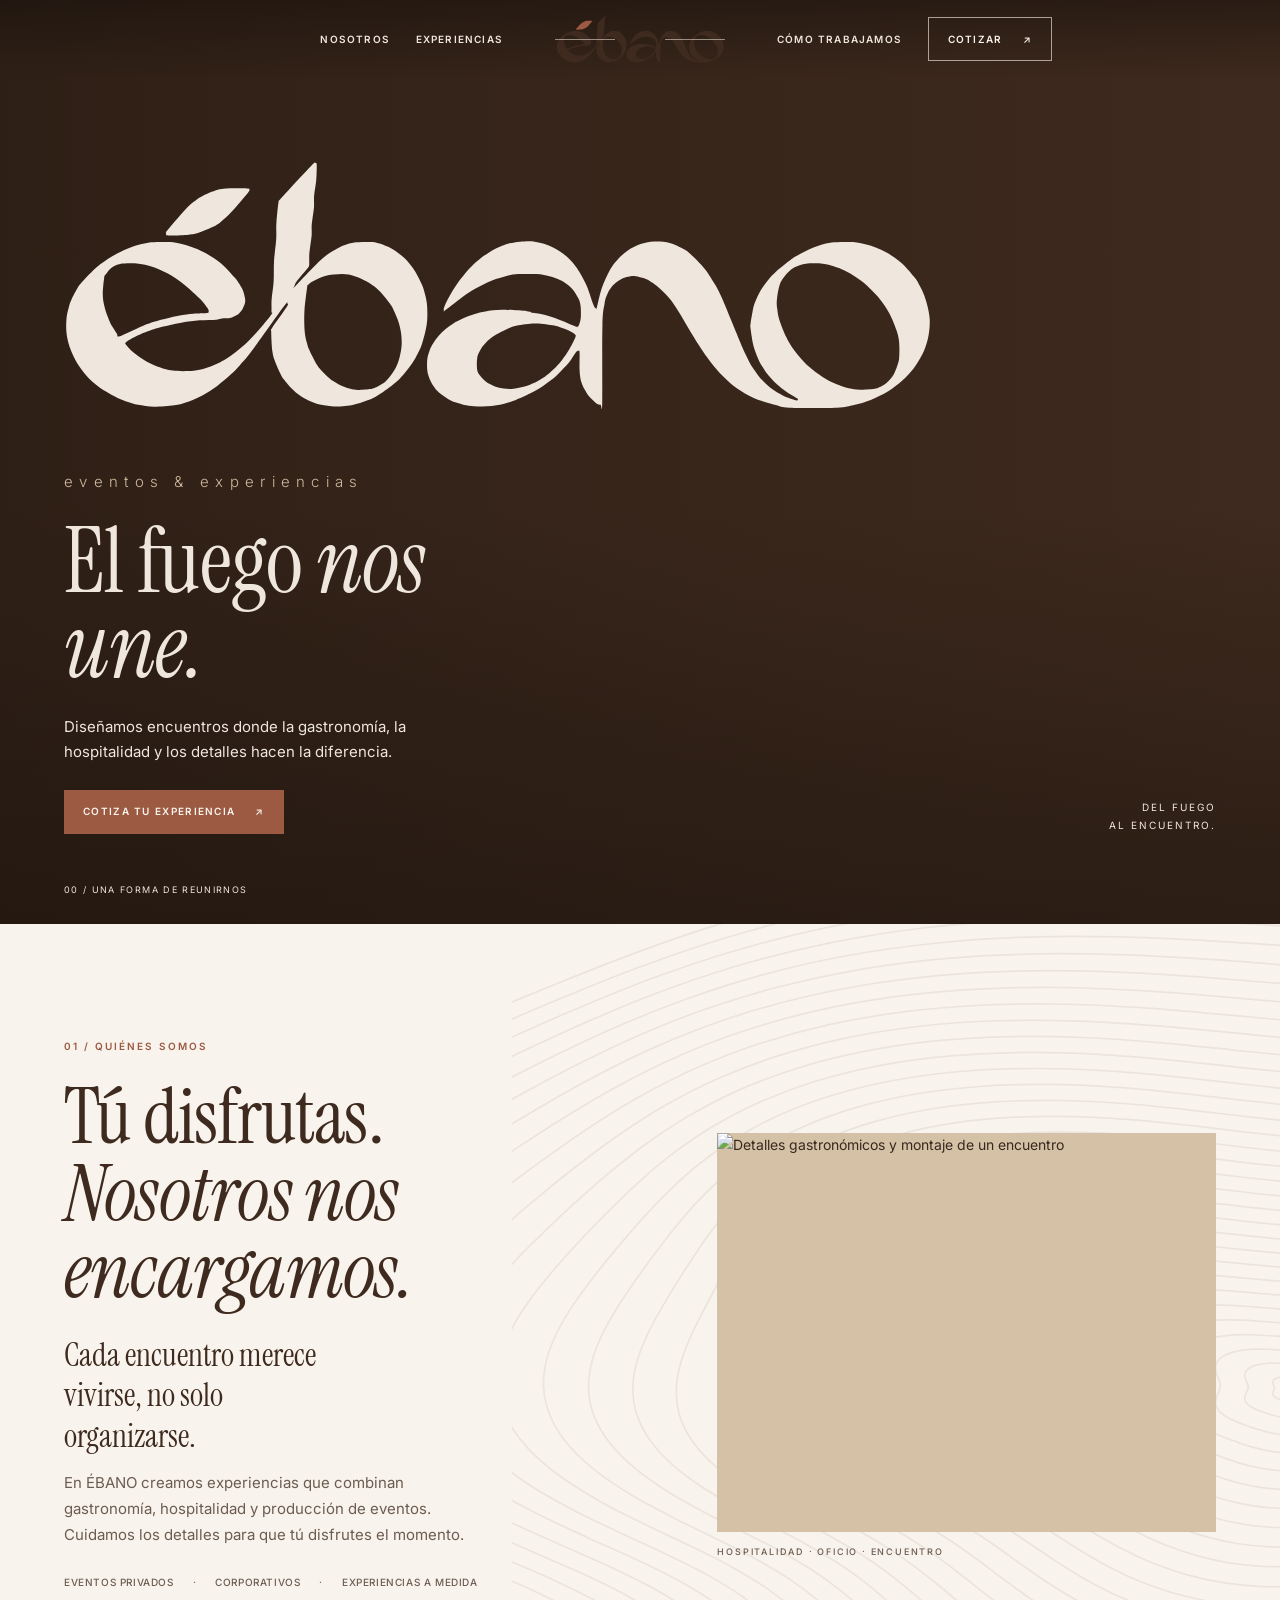
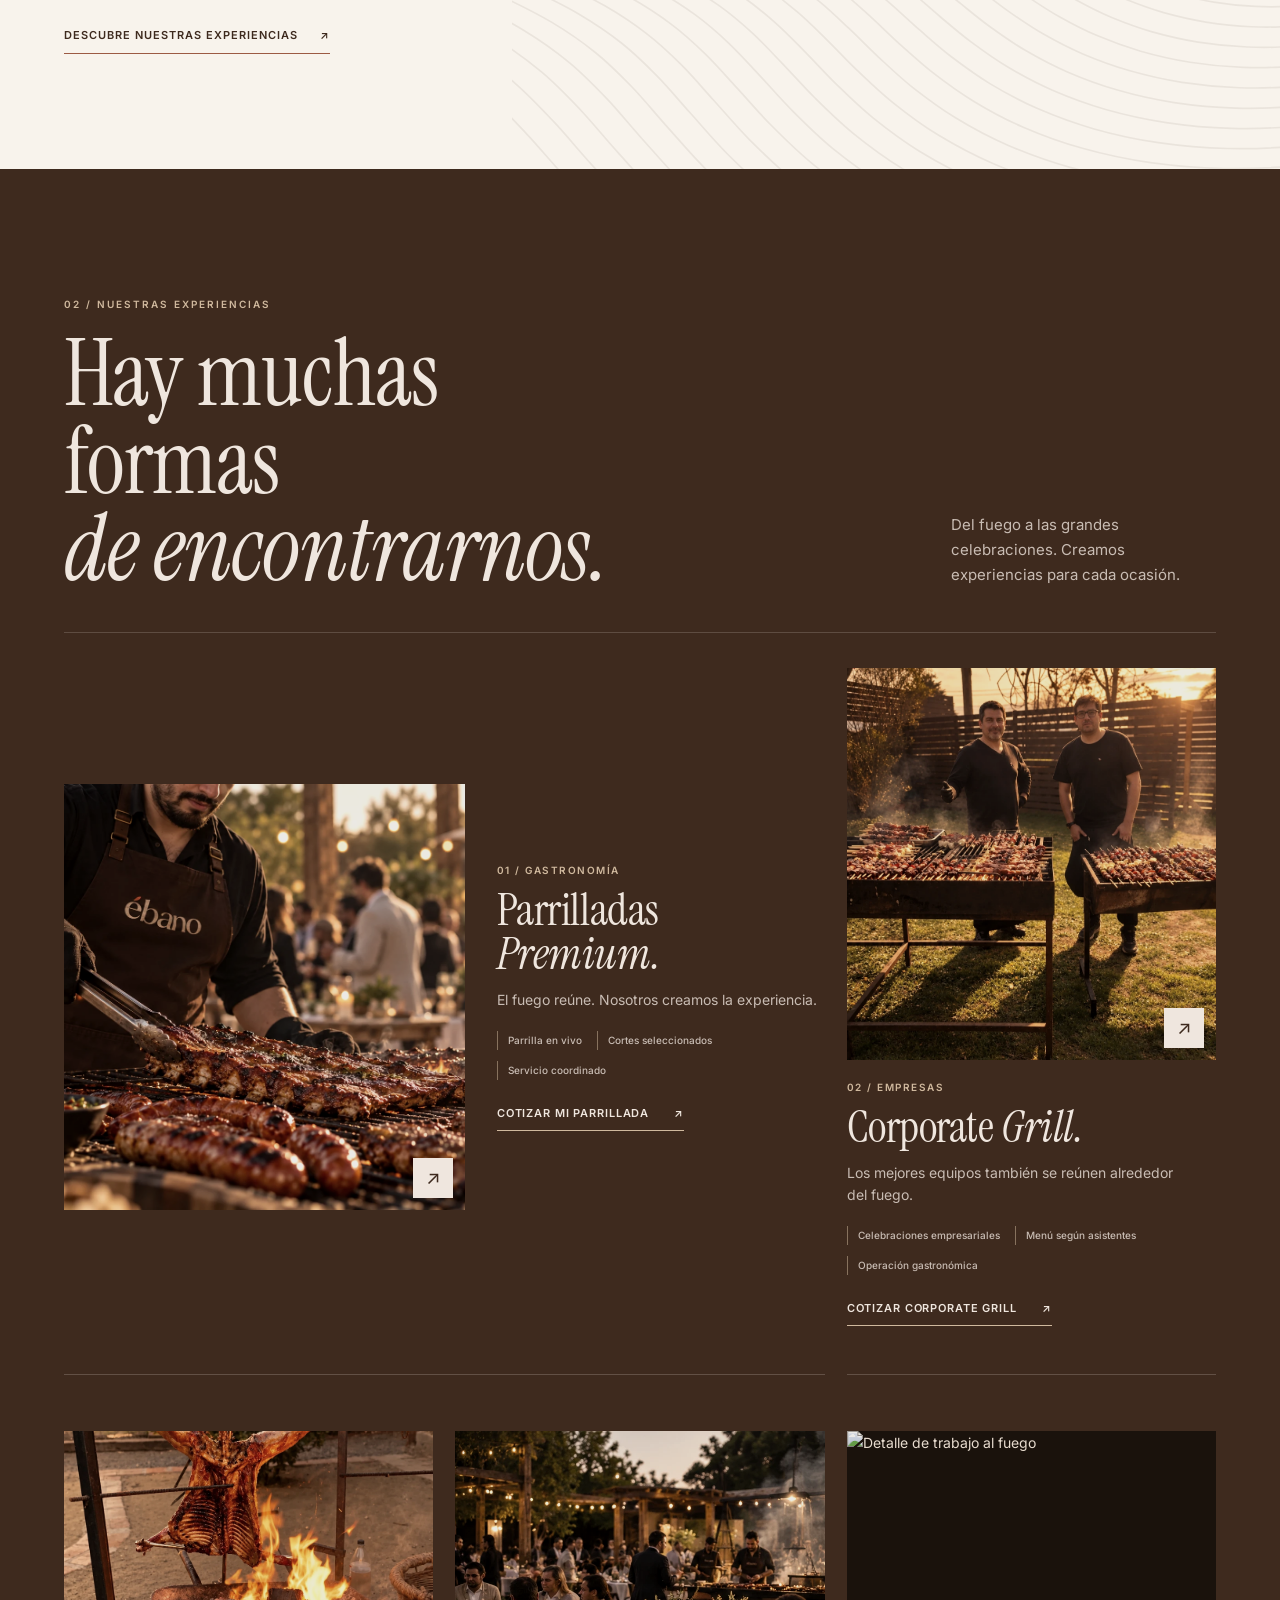
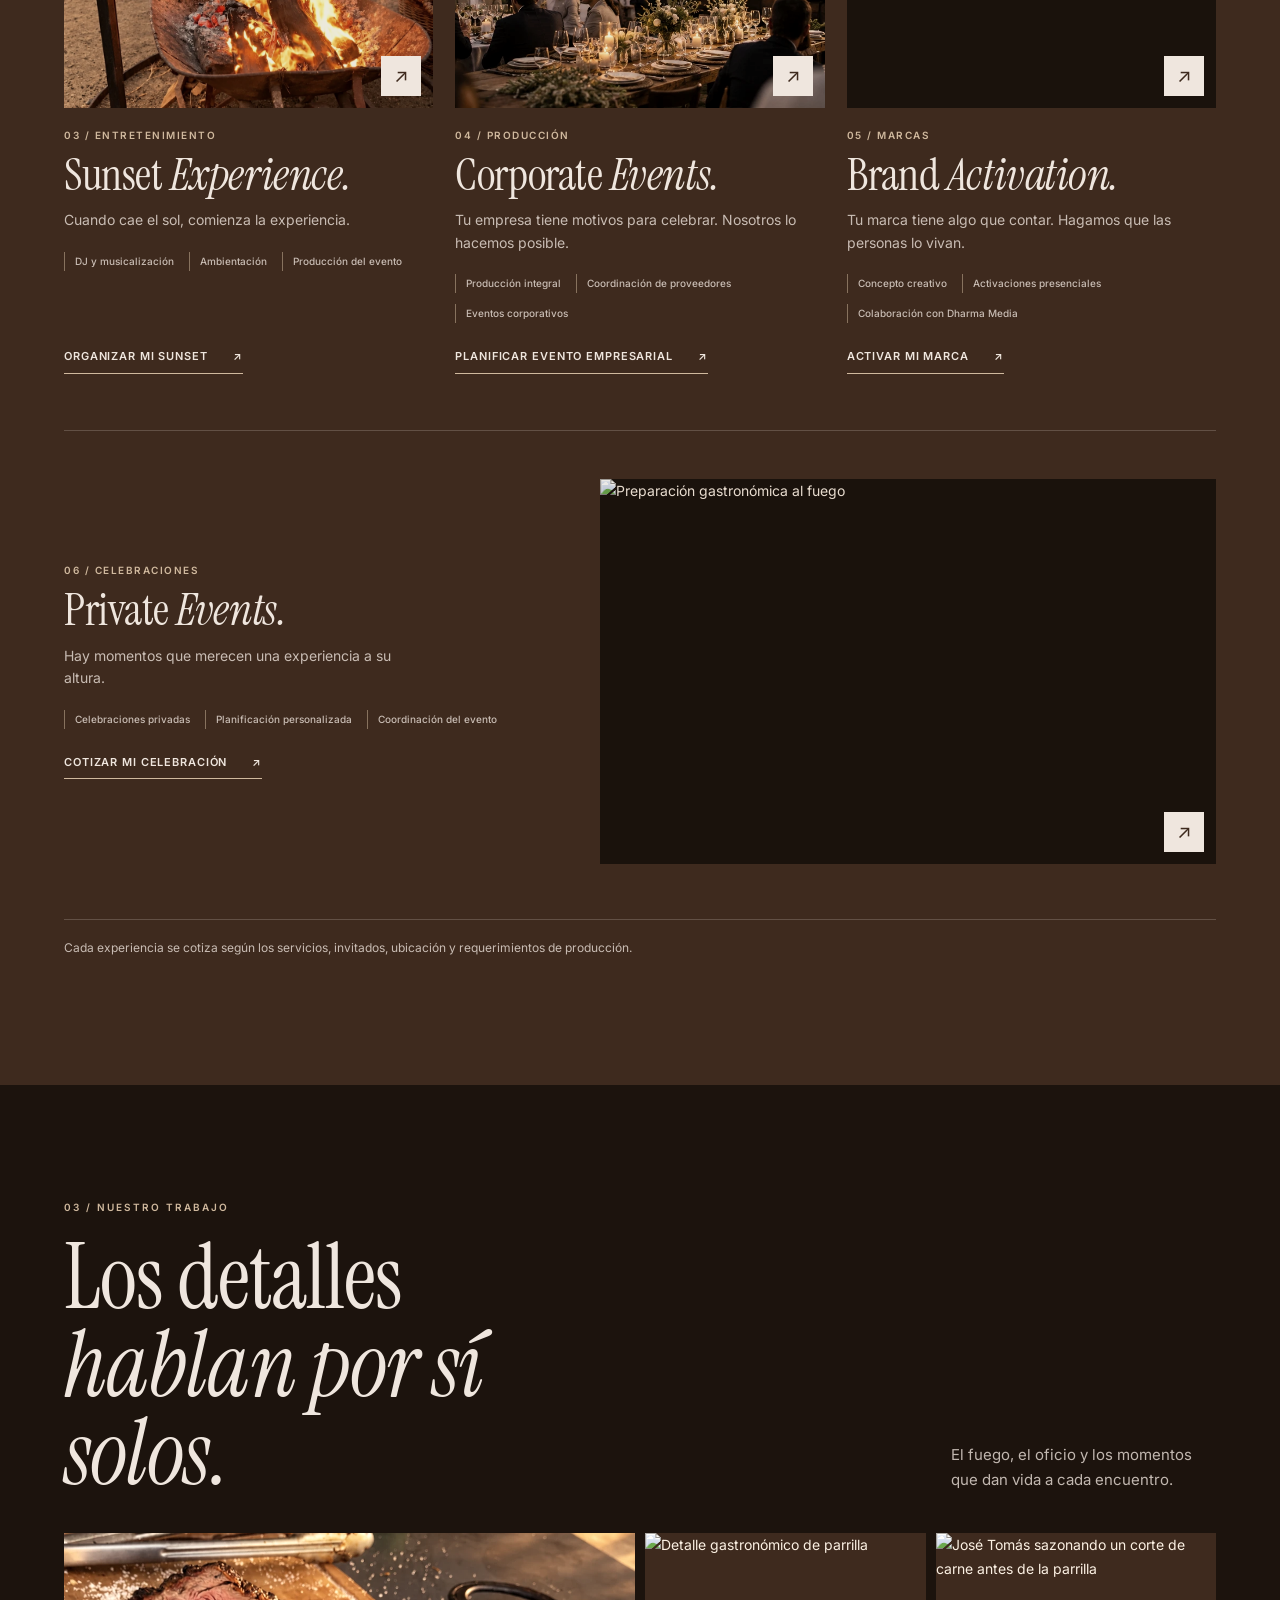
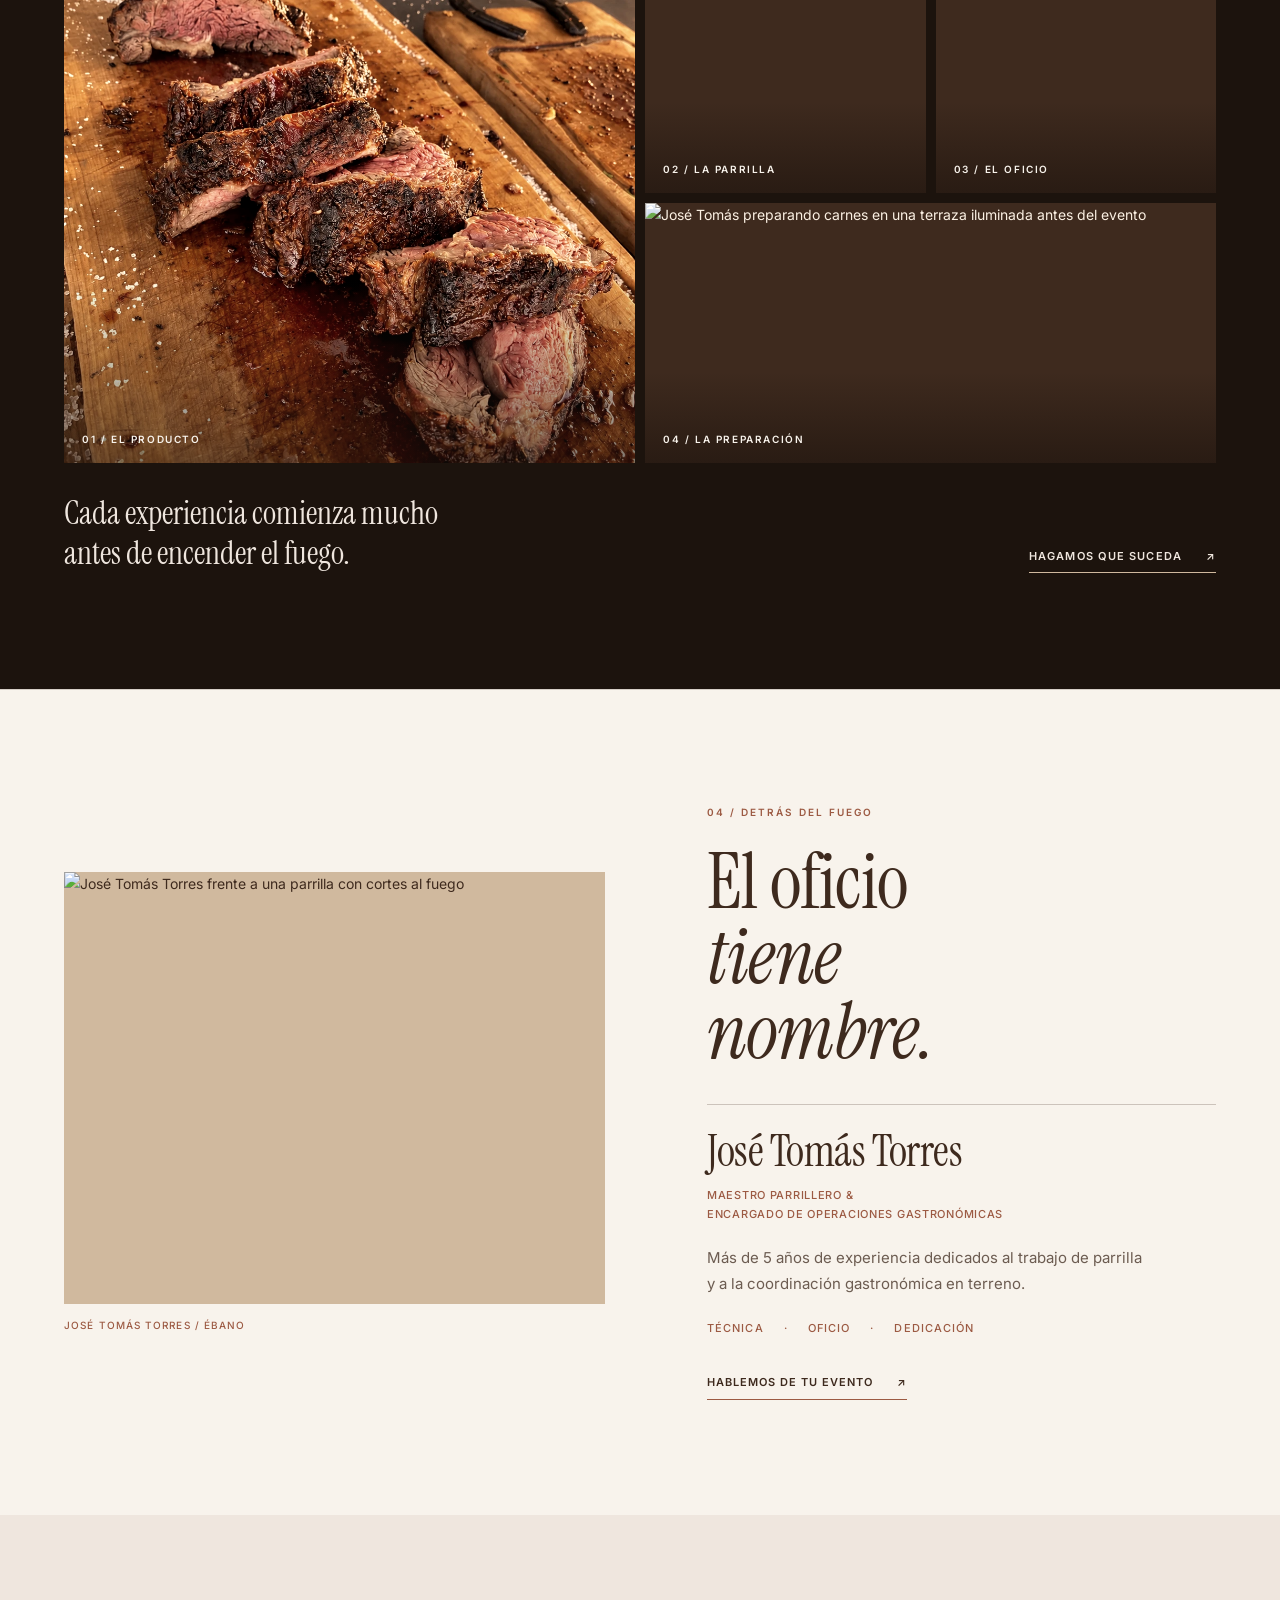
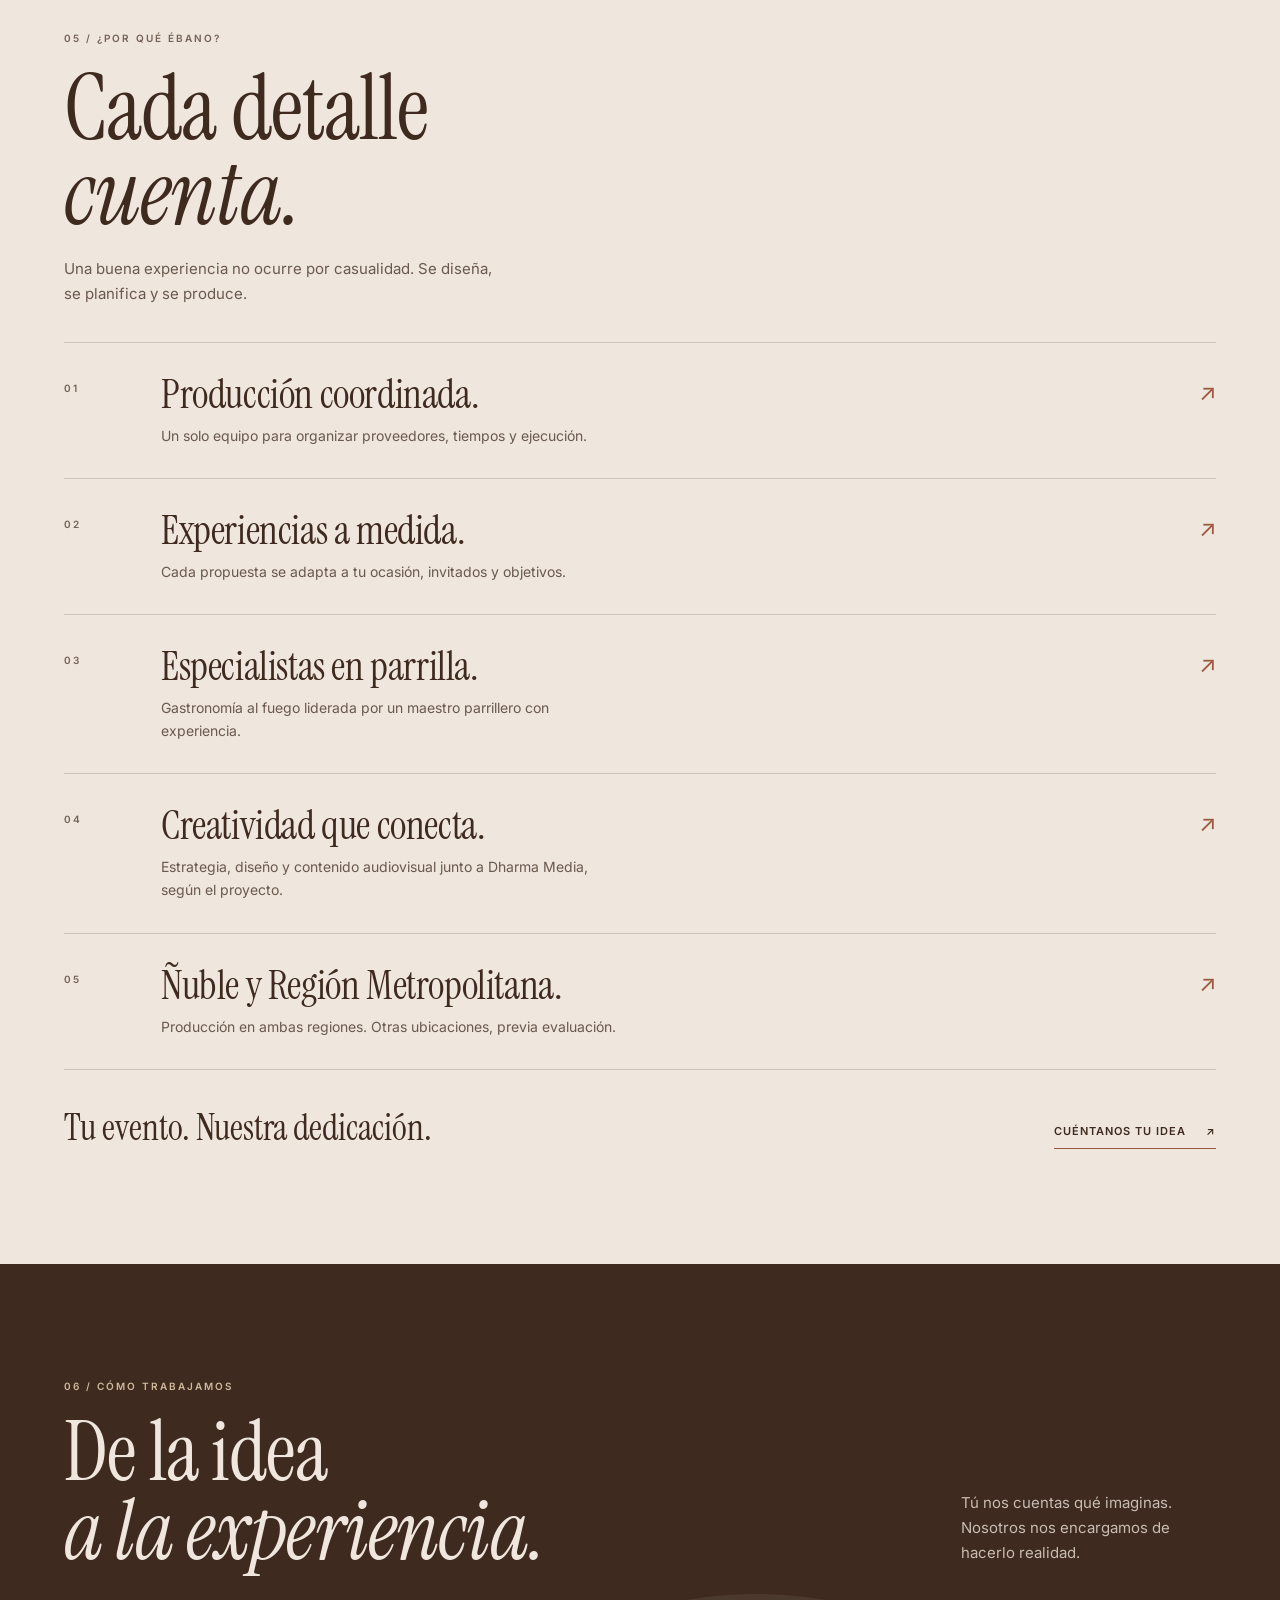
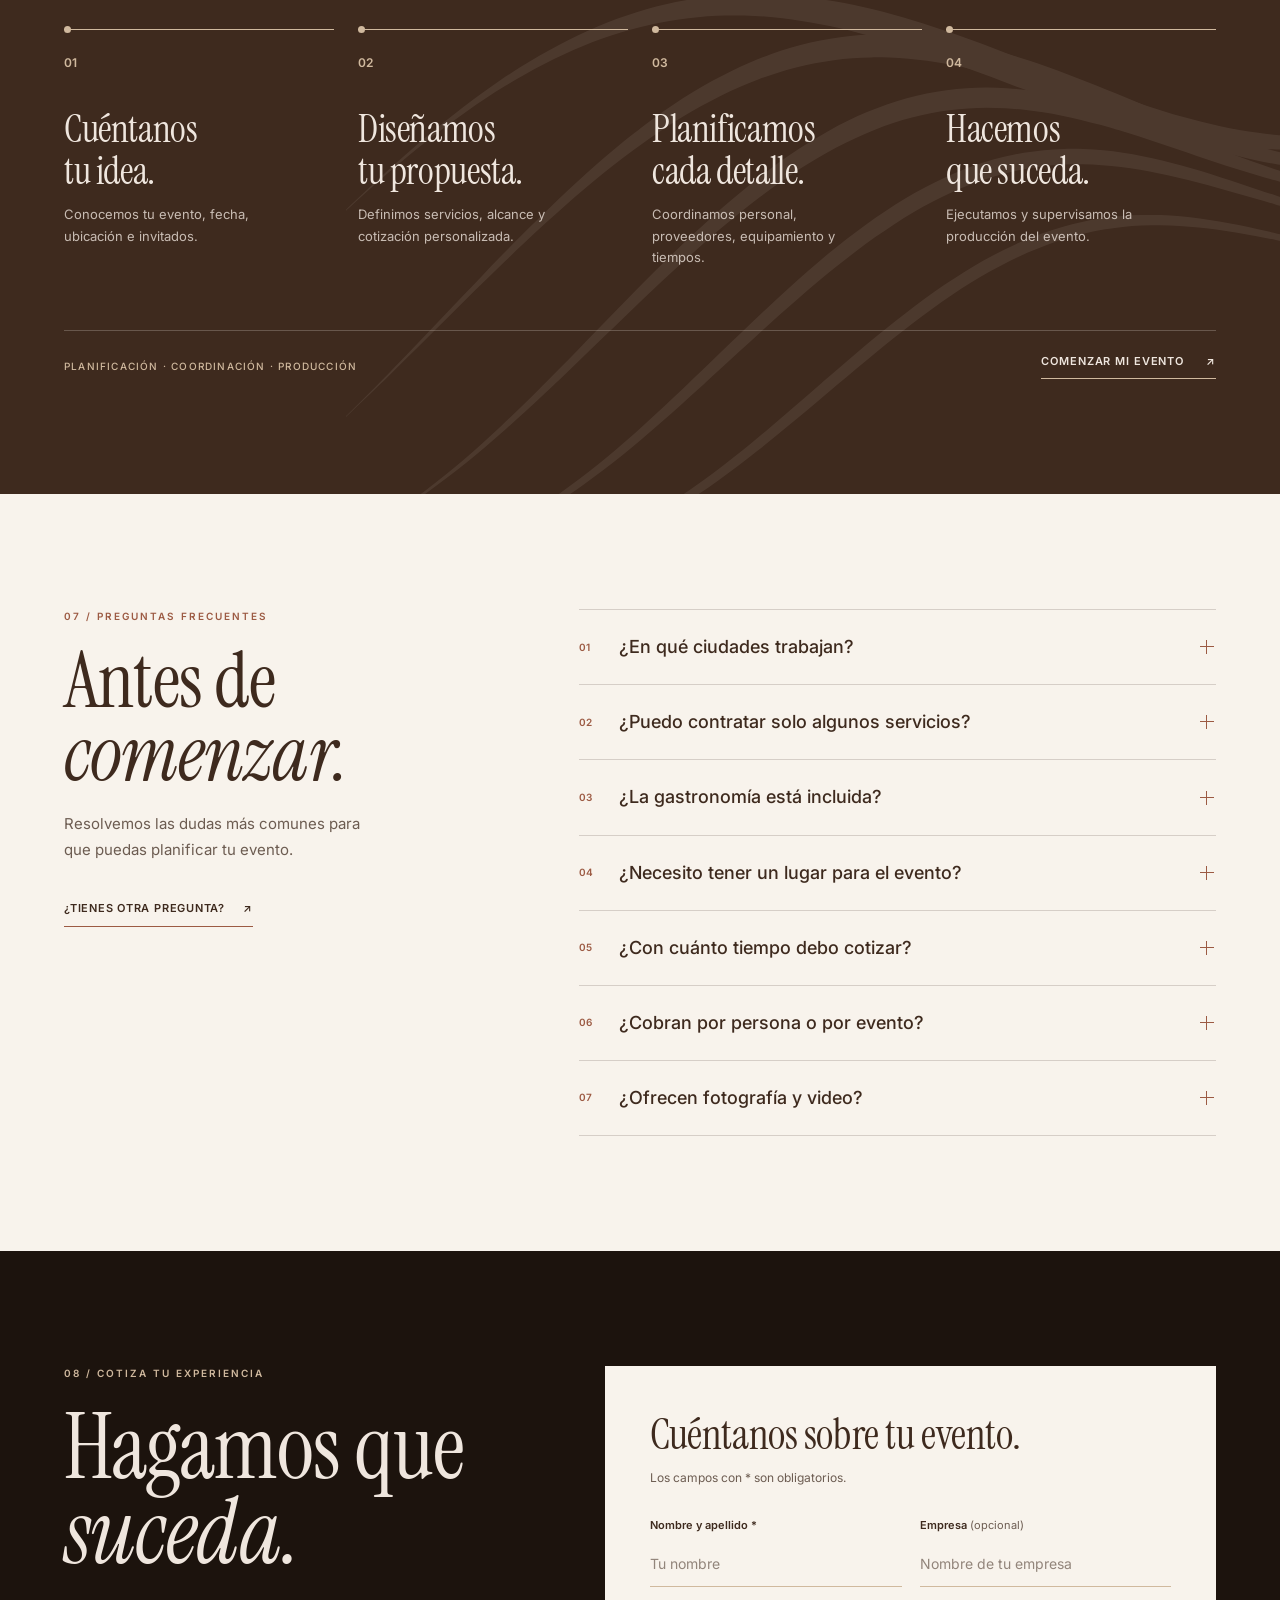
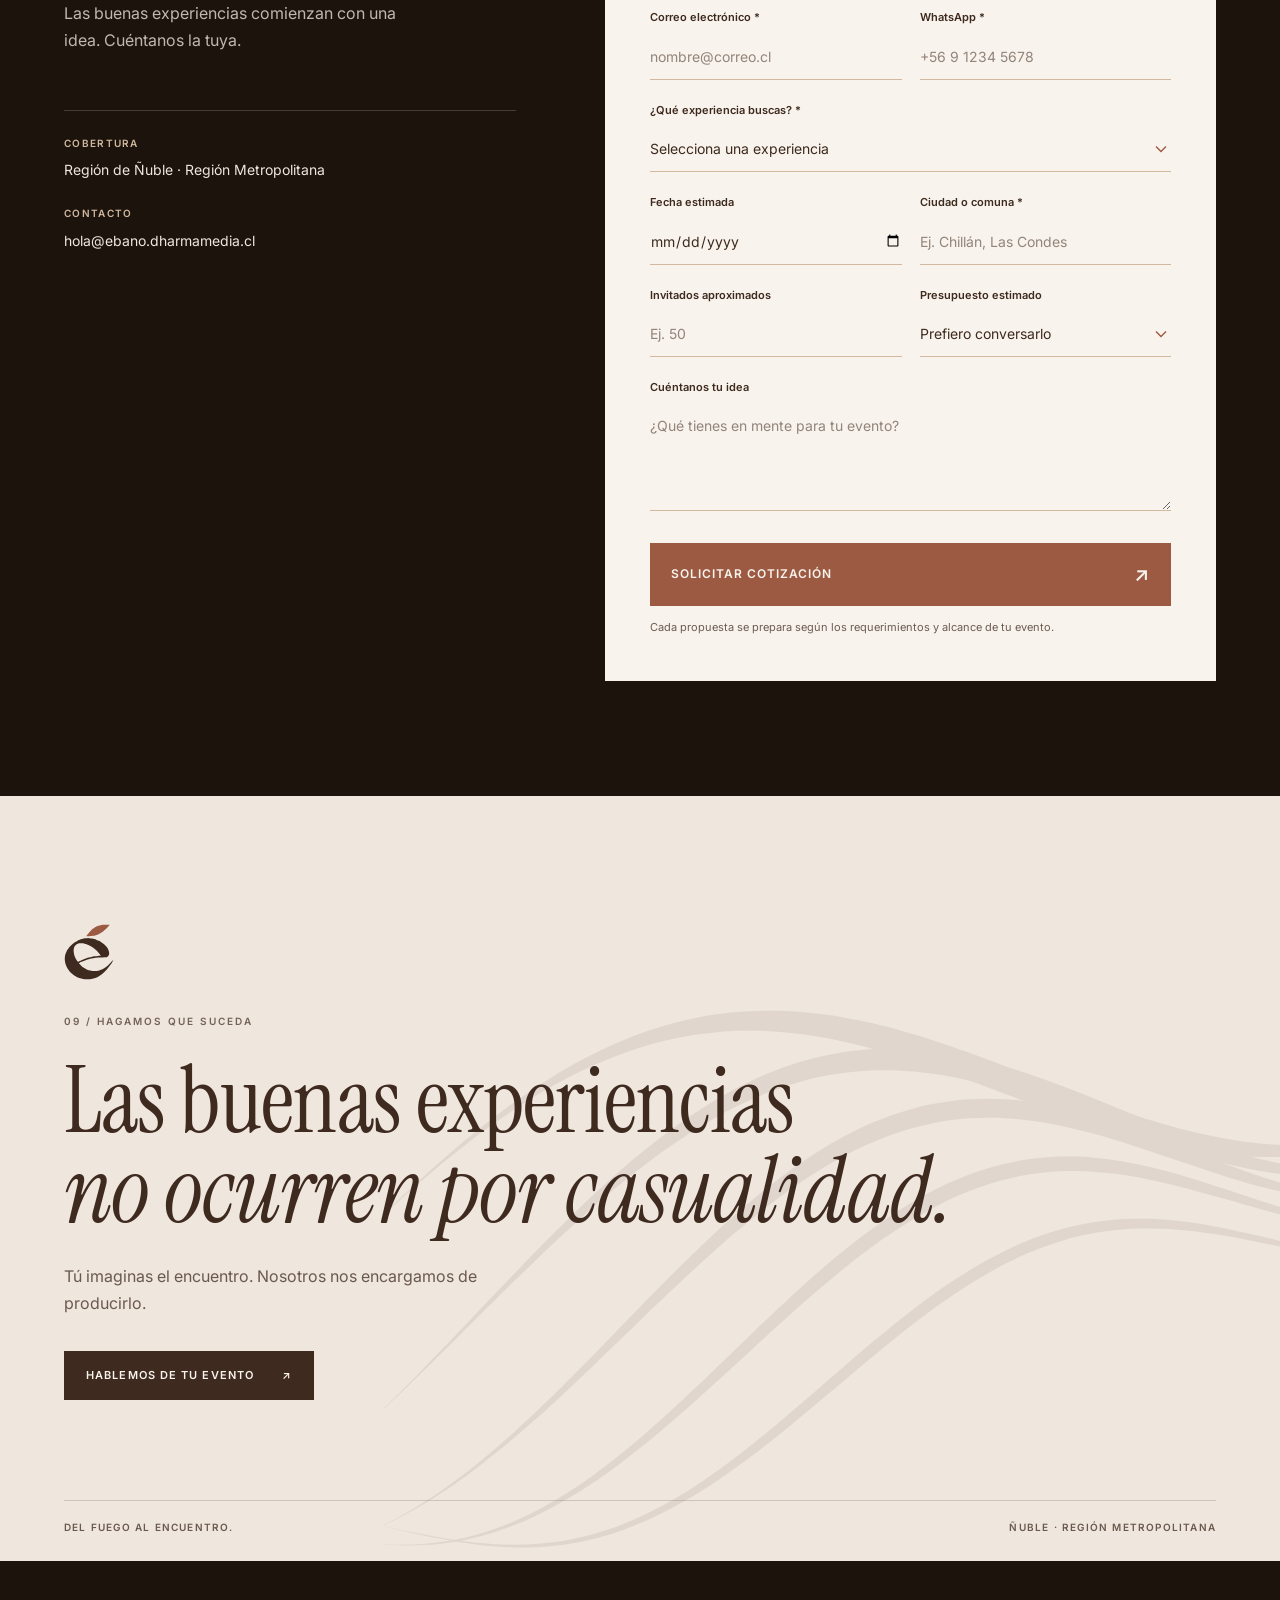
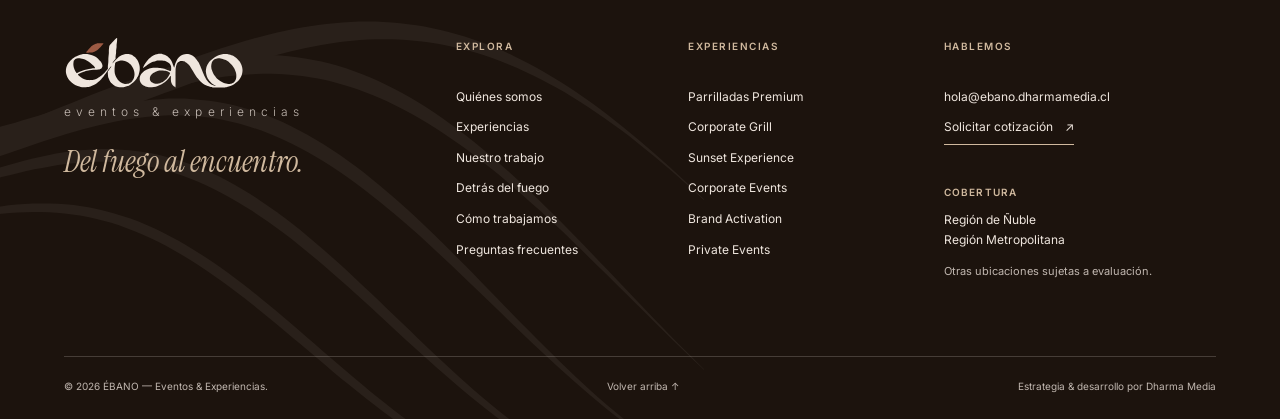
==== commit 1df3dd9e: "Align ébano website with the 2026 brand manual - Add official logo and isotype SVGs from the Figma m" ====
--- a/ebano-web/index.html
+++ b/ebano-web/index.html
@@ -3,25 +3,25 @@
 <html lang="es">
 <head>
 <meta charset="utf-8"/><meta content="width=device-width,initial-scale=1" name="viewport"/>
-<title>ébano | Eventos &amp; Experiencias · Del fuego al encuentro</title>
-<meta content="ébano diseña y produce experiencias privadas, parrillas en vivo y eventos corporativos en Ñuble y la Región Metropolitana. Hospitalidad, montaje y coordinación a medida." name="description"/>
+<title>ÉBANO | Eventos &amp; Experiencias · Del fuego al encuentro</title>
+<meta content="ÉBANO diseña y produce experiencias privadas, parrillas en vivo y eventos corporativos en Ñuble y la Región Metropolitana. Hospitalidad, montaje y coordinación a medida." name="description"/>
 <meta content="#3E2A1E" name="theme-color"/>
 <meta content="index,follow" name="robots"/>
 <!-- Open Graph: completar og:url y og:image con URL absoluta al publicar -->
 <meta content="website" property="og:type"/>
 <meta content="es_CL" property="og:locale"/>
-<meta content="ébano" property="og:site_name"/>
-<meta content="ébano | Eventos &amp; Experiencias" property="og:title"/>
+<meta content="ÉBANO" property="og:site_name"/>
+<meta content="ÉBANO | Eventos &amp; Experiencias" property="og:title"/>
 <meta content="Experiencias privadas, parrillas en vivo y eventos corporativos. Del fuego al encuentro." property="og:description"/>
 <meta content="assets/fotos/hero-ebano.webp" property="og:image"/>
 <meta content="summary_large_image" name="twitter:card"/>
 <link href="https://fonts.googleapis.com" rel="preconnect"/><link crossorigin="" href="https://fonts.gstatic.com" rel="preconnect"/>
-<link href="https://fonts.googleapis.com/css2?family=Instrument+Serif:ital@0;1&amp;family=Inter:wght@400;500;600;700&amp;display=swap" rel="stylesheet"/>
-<link href="assets/marca/isotipo.svg" rel="icon" type="image/svg+xml"/>
+<link href="https://fonts.googleapis.com/css2?family=Instrument+Serif:ital@0;1&amp;family=Inter:wght@300;400;500;600;700&amp;display=swap" rel="stylesheet"/>
+<link href="assets/marca/ebano-isotipo.svg" rel="icon" type="image/svg+xml"/>
 <link as="image" href="assets/fotos/hero-ebano.webp" rel="preload"/>
 <link href="styles.css?v=20261022" rel="stylesheet"/><script defer="" src="app.js?v=20261022"></script>
 <script type="application/ld+json">
-{"@context":"https://schema.org","@type":"LocalBusiness","name":"ébano — Eventos & Experiencias","description":"Experiencias privadas, parrillas en vivo y eventos corporativos.","email":"hola@ebano.dharmamedia.cl","areaServed":[{"@type":"AdministrativeArea","name":"Región de Ñuble"},{"@type":"AdministrativeArea","name":"Región Metropolitana de Santiago"}],"slogan":"Del fuego al encuentro."}
+{"@context":"https://schema.org","@type":"LocalBusiness","name":"ÉBANO — Eventos & Experiencias","description":"Experiencias privadas, parrillas en vivo y eventos corporativos.","email":"hola@ebano.dharmamedia.cl","areaServed":[{"@type":"AdministrativeArea","name":"Región de Ñuble"},{"@type":"AdministrativeArea","name":"Región Metropolitana de Santiago"}],"slogan":"Del fuego al encuentro."}
 </script>
 </head>
 <body class="home">
@@ -30,7 +30,7 @@
 <header class="header" id="top" role="banner">
 <nav aria-label="Navegación principal" class="nav shell">
 <div class="nav-left"><a href="#nosotros">Nosotros</a><a href="#experiencias">Experiencias</a></div>
-<a aria-label="Ébano, volver al inicio" class="logo" href="#inicio"><img alt="ébano" height="61" src="assets/marca/ebano-oscuro.svg" width="170"/></a>
+<a aria-label="ÉBANO, volver al inicio" class="logo" href="#inicio"><img alt="ÉBANO" height="51" src="assets/marca/ebano-logotipo.svg" width="170"/></a>
 <div class="nav-right"><a href="#proceso">Cómo trabajamos</a><a class="nav-cta" href="#contacto">Cotizar <span aria-hidden="true">↗</span></a></div>
 <button aria-controls="mobile-menu" aria-expanded="false" aria-label="Abrir menú" class="menu-toggle" type="button"><span></span><span></span></button>
 </nav>
@@ -43,12 +43,10 @@
 <section aria-labelledby="hero-title" class="hero">
 <div aria-label="Parrilla en vivo y encuentro al aire libre" class="hero-photo" role="img"></div>
 <div aria-hidden="true" class="hero-shade"></div>
-<div aria-hidden="true" class="hero-wordmark"></div>
 <div class="hero-inner shell">
+<img alt="ÉBANO" class="hero-wordmark" fetchpriority="high" height="111" src="assets/marca/ebano-logotipo-mono-marfil.svg" width="373"/>
 <div class="hero-copy">
-<p class="eyebrow light">
-        ÉBANO / EVENTOS &amp; EXPERIENCIAS
-      </p>
+<p class="hero-descriptor">eventos &amp; experiencias</p>
 <h1 id="hero-title">
         El fuego
         <em>nos une.</em>
@@ -84,7 +82,7 @@
         Cada encuentro merece vivirse, no solo organizarse.
       </p>
 <p class="about-description">
-        En ébano creamos experiencias que combinan
+        En ÉBANO creamos experiencias que combinan
         gastronomía, hospitalidad y producción de eventos.
         Cuidamos los detalles para que tú disfrutes el momento.
       </p>
@@ -804,6 +802,7 @@
 <section aria-labelledby="closing-title" class="closing-ebano" id="cierre">
 <div class="shell closing-layout">
 <div class="closing-content">
+<img alt="" aria-hidden="true" class="closing-iso" height="56" loading="lazy" src="assets/marca/ebano-isotipo.svg" width="50"/>
 <p class="closing-eyebrow">
         09 / HAGAMOS QUE SUCEDA
       </p>
@@ -835,12 +834,10 @@
 <div class="footer-main">
 <!-- IDENTIDAD -->
 <div class="footer-brand">
-<a aria-label="Ébano — Ir al inicio" class="footer-logo" href="#inicio">
-<img alt="ébano — Eventos &amp; Experiencias" height="65" loading="lazy" src="assets/marca/ebano-marfil.svg" width="180"/>
-</a>
-<p>
-          Eventos &amp; Experiencias
-        </p>
+<a aria-label="ÉBANO, ir al inicio" class="footer-logo" href="#inicio">
+<img alt="ÉBANO — Eventos &amp; Experiencias" height="54" loading="lazy" src="assets/marca/ebano-logotipo-negativo.svg" width="180"/>
+</a>
+<p>eventos &amp; experiencias</p>
 <span class="footer-brand-phrase">
           Del fuego al encuentro.
         </span>
@@ -891,7 +888,7 @@
 <div class="footer-bottom">
 <span>
         © <span id="footer-year">2026</span>
-        ébano — Eventos &amp; Experiencias.
+        ÉBANO — Eventos &amp; Experiencias.
       </span>
 <div class="footer-bottom-links">
 <a href="#inicio">
--- a/ebano-web/styles.css
+++ b/ebano-web/styles.css
@@ -1,7 +1,8 @@
 /* ===============================================================
    ÉBANO — Eventos & Experiencias · styles.css
-   Instrument Serif + Inter · Paleta: Ébano, Marfil, Papel,
-   Arcilla (acento), Oliva, Arena.
+   Basado en el Manual de identidad visual ÉBANO · Edición 2026.
+   Color 70 % Ébano/Marfil · 20 % Arena/Oliva · 10 % Arcilla (acento).
+   Instrument Serif para expresión, Inter para comunicación funcional.
    Orden: tokens → base → header → hero → secciones 01–10 →
    texturas → responsive → movimiento reducido.
    =============================================================== */
@@ -10,27 +11,31 @@
 :root {
   --ebano:#3E2A1E; --marfil:#EFE6DE; --papel:#F8F3EC;
   --arcilla:#9C5A43; --oliva:#77755F; --arena:#D0B99E;
-  --texto-suave:#6A584D; --linea:rgba(62,42,30,.20);
-  --linea-clara:rgba(239,230,222,.20);
-  --noche:#130f0c; --carbon:#211914; --brasa:#201711;
-  --serif:"Instrument Serif",Georgia,serif;
-  --sans:"Inter",Arial,sans-serif;
+  --noche:#1C130D;
+  /* Texto secundario: opacidades del manual (≥ 4,5 : 1 sobre su fondo) */
+  --texto-suave:rgba(62,42,30,.75); --texto-claro:rgba(239,230,222,.78);
+  --linea:rgba(62,42,30,.18); --linea-clara:rgba(239,230,222,.20);
+  --serif:"Instrument Serif","Times New Roman",serif;
+  --sans:"Inter",system-ui,sans-serif;
   --gutter:clamp(20px,5vw,84px);
   --header-h:78px;
+  --grade:saturate(.82) contrast(1.04) sepia(.12);
   --section-y:clamp(76px,9vw,125px);
 }
 
 /* BASE */
 *,*::before,*::after {box-sizing:border-box}
 html {scroll-behavior:smooth;scroll-padding-top:var(--header-h)}
-body {margin:0;overflow-x:clip;background:var(--papel);color:var(--ebano);font:400 14px/1.65 var(--sans);-webkit-font-smoothing:antialiased}
+body {margin:0;overflow-x:clip;background:var(--papel);color:var(--ebano);font:400 14px/1.65 var(--sans);-webkit-font-smoothing:antialiased;text-rendering:optimizeLegibility}
+::selection {background:var(--arcilla);color:var(--papel)}
 a {color:inherit;text-decoration:none}
 img {display:block;max-width:100%;height:auto}
 button,input,select,textarea {font:inherit}
 h1,h2,h3,p,figure {margin-top:0}
-h1,h2,h3 {font-family:var(--serif);font-weight:400;line-height:1.04}
+h1,h2,h3 {font-family:var(--serif);font-weight:400;line-height:1.02;letter-spacing:-.01em}
 h2 {text-wrap:balance}
 :where(button,a,input,select,textarea,summary):focus-visible {outline:2px solid var(--arcilla);outline-offset:3px}
+:where(.hero,.services,.work,.process-ebano,.quote-intro,.footer-ebano) :where(a,button,summary):focus-visible {outline-color:var(--arena)}
 .shell {width:min(1420px,calc(100% - 2 * var(--gutter)));margin-inline:auto}
 .skip {position:absolute;left:-9999px;top:10px;z-index:10000;padding:10px 14px;background:var(--papel);color:var(--ebano)}
 .skip:focus {left:10px}
@@ -38,7 +43,7 @@
 main > section {scroll-margin-top:var(--header-h)}
 
 /* Etiquetas y enlaces subrayados compartidos */
-.eyebrow,.jose-eyebrow,.quote-eyebrow,.closing-eyebrow {margin:0 0 22px;color:var(--arcilla);font:600 11px/1.4 var(--sans);letter-spacing:.16em;text-transform:uppercase}
+.eyebrow,.jose-eyebrow,.quote-eyebrow,.closing-eyebrow {margin:0 0 22px;color:var(--arcilla);font:600 10px/1.4 var(--sans);letter-spacing:.2em;text-transform:uppercase}
 .underlink,.work-link,.jose-cta,.why-link,.process-link,.faq-contact,.service-cta {display:inline-flex;align-items:center;gap:22px;padding-bottom:8px;border-bottom:1px solid var(--arcilla);font:600 11px/1.5 var(--sans);letter-spacing:.09em;text-transform:uppercase;transition:color .2s ease,border-color .2s ease}
 :is(.underlink,.work-link,.jose-cta,.why-link,.process-link,.faq-contact,.service-cta):hover {color:var(--arcilla)}
 .btn,.nav-cta {display:inline-flex;align-items:center;justify-content:center;gap:20px;min-height:44px;padding:13px 19px;border:0;background:var(--arcilla);color:var(--papel);font-size:10px;font-weight:600;letter-spacing:.13em;text-transform:uppercase;cursor:pointer;transition:background .2s ease,color .2s ease}
@@ -58,7 +63,7 @@
 .nav a:hover {opacity:.8}
 .nav a[aria-current="true"]:not(.nav-cta) {box-shadow:inset 0 -1px currentColor}
 .logo {display:flex;align-items:center;justify-content:center;transition:opacity .3s}
-.logo img {width:170px;max-height:60px;object-fit:contain}
+.logo img {width:170px;height:auto}
 .nav-cta {background:transparent;border:1px solid rgba(239,230,222,.65)}
 .header.is-scrolled .nav-cta,.header.menu-open .nav-cta {background:var(--ebano);color:var(--papel);border-color:var(--ebano)}
 /* Sobre el hero el logotipo grande vive en la foto; en el hueco del logo
@@ -76,14 +81,17 @@
    Orden: foto → sombra → logotipo grande → copy → header
    ========================================================= */
 .hero {position:relative;isolation:isolate;overflow:hidden;min-height:100svh;display:flex;align-items:flex-end;background:var(--ebano);color:var(--marfil)}
-.hero-photo,.hero-shade,.hero-wordmark {position:absolute;pointer-events:none}
+.hero-photo,.hero-shade {position:absolute;pointer-events:none}
 .hero-photo {inset:0;z-index:0;background:url("assets/fotos/hero-ebano.webp") 59% 46%/cover no-repeat}
-.hero-shade {inset:0;z-index:1;background:linear-gradient(90deg,rgba(23,14,10,.76) 0%,rgba(23,14,10,.52) 29%,rgba(23,14,10,.08) 64%,rgba(23,14,10,.10) 100%),linear-gradient(0deg,rgba(23,14,10,.45),transparent 42%)}
-.hero-wordmark {z-index:2;left:6%;top:17%;width:88%;height:42%;background:url("assets/marca/ebano-marfil.svg") center/contain no-repeat}
-.hero-inner {position:relative;z-index:3;display:flex;align-items:flex-end;justify-content:space-between;gap:25px;padding:clamp(390px,51vh,600px) 0 clamp(84px,10vh,120px)}
+.hero-shade {inset:0;z-index:1;background:linear-gradient(90deg,rgba(28,19,13,.45) 0%,rgba(28,19,13,.15) 60%,transparent 100%),linear-gradient(0deg,rgba(28,19,13,.55),transparent 45%),rgba(62,42,30,.45)}
+/* Logotipo monocromo Marfil sobre foto con velo (manual). Va en el flujo,
+   sobre el copy, para que nunca se superponga al titular. */
+.hero-inner {position:relative;z-index:3;display:grid;grid-template-columns:minmax(0,1fr) auto;align-items:end;gap:0 25px;padding:clamp(120px,17vh,190px) 0 clamp(84px,10vh,120px)}
+.hero-wordmark {grid-column:1/-1;width:min(100%,880px);height:auto;margin:0 0 clamp(36px,6vh,72px) -0.6%}
 .hero-copy {position:relative;max-width:440px}
-.hero-copy .eyebrow {margin-bottom:15px;color:var(--arena);font-size:10px;letter-spacing:.18em}
-.hero h1 {max-width:440px;margin:0 0 24px;font-size:clamp(64px,7vw,102px);line-height:.9;letter-spacing:-.035em}
+/* Descriptor del logotipo: Inter Light, tracking amplio, minúsculas (manual) */
+.hero-descriptor {margin:0 0 18px;color:var(--arena);font:300 13px/1.4 var(--sans);letter-spacing:.42em}
+.hero h1 {max-width:440px;margin:0 0 24px;font-size:clamp(64px,7vw,102px);line-height:.95}
 .hero-copy > p:not(.eyebrow) {max-width:385px;margin:0 0 25px;font-size:15px;line-height:1.7}
 .hero-side {margin:0;font-size:10px;letter-spacing:.2em;line-height:1.8;text-align:right}
 .hero-index {position:absolute;z-index:3;bottom:26px;left:var(--gutter);font-size:9px;letter-spacing:.15em}
@@ -91,29 +99,29 @@
 /* =========================================================
    01 · NOSOTROS
    ========================================================= */
-.about {position:relative;isolation:isolate;padding:clamp(84px,9vw,138px) 0;background:var(--papel)}
+.about {position:relative;isolation:isolate;overflow:hidden;padding:clamp(84px,9vw,138px) 0;background:var(--papel)}
 .about-layout {display:grid;grid-template-columns:minmax(0,1.05fr) minmax(0,.95fr);align-items:center;gap:clamp(50px,8vw,125px)}
 .about-copy {max-width:580px}
 .about .eyebrow {margin-bottom:25px}
-.about h2 {max-width:11ch;margin:0 0 25px;font-size:clamp(57px,6.1vw,91px);line-height:.99;letter-spacing:-.035em}
+.about h2 {max-width:11ch;margin:0 0 25px;font-size:clamp(57px,6.1vw,91px);line-height:.99}
 .about-lead {max-width:18ch;margin:0 0 13px;font:400 clamp(24px,2.6vw,32px)/1.27 var(--serif)}
 .about-description {max-width:420px;margin:0;color:var(--texto-suave);font-size:15px;line-height:1.75}
-.about-services {display:flex;flex-wrap:wrap;gap:8px 19px;margin:27px 0 32px;color:var(--oliva);font:500 10px/1.5 var(--sans);letter-spacing:.06em;text-transform:uppercase}
+.about-services {display:flex;flex-wrap:wrap;gap:8px 19px;margin:27px 0 32px;color:var(--texto-suave);font:500 10px/1.5 var(--sans);letter-spacing:.06em;text-transform:uppercase}
 .about-services span:not(:last-child)::after {content:"·";margin-left:19px;color:var(--arcilla)}
 .about .underlink {padding-bottom:9px}
 .about-visual {justify-self:end;width:100%;max-width:510px;margin:0}
-.about-visual img {width:100%;aspect-ratio:5/4;object-fit:cover;object-position:center 52%;background:var(--arena)}
-.about-visual figcaption {margin-top:13px;color:var(--oliva);font:500 9px/1.6 var(--sans);letter-spacing:.2em}
+.about-visual img {width:100%;aspect-ratio:5/4;object-fit:cover;object-position:center 52%;background:var(--arena);filter:var(--grade)}
+.about-visual figcaption {margin-top:13px;color:var(--texto-suave);font:500 9px/1.6 var(--sans);letter-spacing:.2em}
 
 /* =========================================================
    02 · EXPERIENCIAS — catálogo editorial oscuro
    Tarjetas 1 y 6 abren y cierran el grid en formato horizontal.
    ========================================================= */
-.services {padding:clamp(92px,10vw,150px) 0;background:var(--carbon);color:var(--marfil)}
+.services {padding:clamp(92px,10vw,150px) 0;background:var(--ebano);color:var(--marfil)}
 .services-header {display:flex;align-items:end;justify-content:space-between;gap:36px;margin-bottom:35px;padding-bottom:38px;border-bottom:1px solid rgba(239,230,222,.18)}
 .services-header .eyebrow {margin-bottom:20px;color:var(--arena)}
-.services-header h2 {max-width:13ch;margin:0;font-size:clamp(61px,7.2vw,112px);line-height:.92;letter-spacing:-.035em}
-.services-intro {max-width:265px;margin:0 0 6px;color:#d5c8bc;font-size:15px;line-height:1.65}
+.services-header h2 {max-width:13ch;margin:0;font-size:clamp(61px,7.2vw,112px);line-height:.95}
+.services-intro {max-width:265px;margin:0 0 6px;color:var(--texto-claro);font-size:15px;line-height:1.65}
 .services-grid {display:grid;grid-template-columns:repeat(3,minmax(0,1fr));gap:56px 22px}
 .service-card {display:flex;flex-direction:column;min-width:0}
 .service-card--feature {grid-column:span 2;display:grid;grid-template-columns:minmax(0,1.1fr) minmax(0,.9fr);align-items:center;gap:32px;padding-bottom:48px;border-bottom:1px solid var(--linea-clara)}
@@ -121,21 +129,22 @@
 .service-card--feature:last-child .service-image {order:2}
 .service-card--feature .service-content {padding:0}
 .service-card:nth-child(2) {padding-bottom:48px;border-bottom:1px solid var(--linea-clara)}
-.service-image {position:relative;display:block;overflow:hidden;background:#30231b}
-.service-image img {width:100%;aspect-ratio:4/3;object-fit:cover;object-position:center;filter:saturate(.84) contrast(1.04);transition:filter .25s ease,transform .4s ease}
+.service-image {position:relative;display:block;overflow:hidden;background:var(--noche)}
+.service-image img {width:100%;aspect-ratio:4/3;object-fit:cover;object-position:center;filter:var(--grade);transition:transform .4s ease}
 .service-card--feature .service-image img,.service-card:nth-child(2) .service-image img {aspect-ratio:4/4.25}
 .service-card--feature:last-child .service-image img {aspect-ratio:16/10}
-.service-image:hover img {transform:scale(1.02);filter:saturate(.94) contrast(1.04)}
-.service-image-arrow {position:absolute;right:12px;bottom:12px;display:grid;place-items:center;width:40px;height:40px;background:var(--marfil);color:var(--ebano);font-size:19px}
+.service-image:hover img {transform:scale(1.02)}
+.service-image::after {content:"";position:absolute;inset:0;background:rgba(62,42,30,.10);mix-blend-mode:multiply;pointer-events:none}
+.service-image-arrow {z-index:1;position:absolute;right:12px;bottom:12px;display:grid;place-items:center;width:40px;height:40px;background:var(--marfil);color:var(--ebano);font-size:19px}
 .service-content {display:flex;flex-direction:column;align-items:flex-start;flex:1;padding-top:20px}
 .service-index {display:block;margin-bottom:11px;color:var(--arena);font:600 10px/1.4 var(--sans);letter-spacing:.15em}
-.service-content h3 {margin:0 0 12px;font-size:clamp(36px,3.55vw,59px);line-height:.98;letter-spacing:-.025em}
-.service-content > p {max-width:38ch;margin:0 0 16px;color:#d2c5b9;font-size:14px;line-height:1.6}
+.service-content h3 {margin:0 0 12px;font-size:clamp(36px,3.55vw,59px);line-height:.98}
+.service-content > p {max-width:38ch;margin:0 0 16px;color:var(--texto-claro);font-size:14px;line-height:1.6}
 .service-highlights {margin:0 0 18px;padding:0;list-style:none}
-.service-highlights li {display:inline-block;margin:0 0 7px;padding:2px 11px 2px 10px;border-left:1px solid rgba(208,185,158,.5);color:#d2c5b9;font:500 10px/1.5 var(--sans)}
+.service-highlights li {display:inline-block;margin:0 0 7px;padding:2px 11px 2px 10px;border-left:1px solid rgba(208,185,158,.5);color:var(--texto-claro);font:500 10px/1.5 var(--sans)}
 .service-cta {gap:25px;margin-top:auto;border-color:var(--arena);letter-spacing:.08em}
 .service-cta:hover {color:var(--arena)}
-.services-note {margin:55px 0 0;padding-top:18px;border-top:1px solid var(--linea-clara);color:#c7b9ac;font-size:12px;line-height:1.6}
+.services-note {margin:55px 0 0;padding-top:18px;border-top:1px solid var(--linea-clara);color:var(--texto-claro);font-size:12px;line-height:1.6}
 
 /* =========================================================
    03 · NUESTRO TRABAJO — mosaico de cuatro fotografías reales
@@ -143,11 +152,11 @@
 .work {padding:clamp(88px,9vw,140px) 0;background:var(--noche);color:var(--marfil)}
 .work-heading {display:flex;align-items:end;justify-content:space-between;gap:30px;margin-bottom:36px}
 .work-heading .eyebrow {margin-bottom:20px;color:var(--arena)}
-.work-heading h2 {max-width:14ch;margin:0;font-size:clamp(60px,7vw,103px);line-height:.98;letter-spacing:-.035em}
-.work-intro {max-width:265px;margin:0 0 5px;color:#cfc3b8;font-size:15px;line-height:1.65}
+.work-heading h2 {max-width:14ch;margin:0;font-size:clamp(60px,7vw,103px);line-height:.98}
+.work-intro {max-width:265px;margin:0 0 5px;color:var(--texto-claro);font-size:15px;line-height:1.65}
 .work-gallery {display:grid;grid-template-columns:repeat(12,minmax(0,1fr));grid-template-rows:260px 260px;gap:10px}
-.work-item {position:relative;min-width:0;min-height:0;margin:0;overflow:hidden;background:#2a1f18}
-.work-item img {width:100%;height:100%;object-fit:cover;filter:saturate(.86) contrast(1.07);transition:transform .5s ease}
+.work-item {position:relative;min-width:0;min-height:0;margin:0;overflow:hidden;background:var(--ebano)}
+.work-item img {width:100%;height:100%;object-fit:cover;filter:var(--grade);transition:transform .5s ease}
 .work-item:hover img {transform:scale(1.012)}
 .work-item::after {content:"";position:absolute;inset:65% 0 0;background:linear-gradient(transparent,rgba(25,16,11,.56));pointer-events:none}
 .work-item figcaption {position:absolute;z-index:1;left:18px;bottom:17px;color:var(--papel);font:600 10px/1.4 var(--sans);letter-spacing:.16em}
@@ -167,14 +176,14 @@
 /* =========================================================
    04 · DETRÁS DEL FUEGO — foto real, sin filtros faciales
    ========================================================= */
-.jose-section {padding:var(--section-y) 0;background:var(--marfil);color:var(--ebano)}
+.jose-section {padding:var(--section-y) 0;background:var(--papel);color:var(--ebano);border-top:1px solid var(--linea)}
 .jose-grid {display:grid;grid-template-columns:minmax(0,1.03fr) minmax(0,.97fr);align-items:center;gap:clamp(50px,8vw,120px)}
 .jose-photo {margin:0;min-width:0}
 .jose-photo img {width:100%;aspect-ratio:5/4;object-fit:cover;object-position:center 40%;background:var(--arena)}
 .jose-photo figcaption {margin-top:13px;color:var(--arcilla);font:500 10px/1.6 var(--sans);letter-spacing:.11em}
 .jose-information {max-width:600px}
 .jose-eyebrow {margin-bottom:26px}
-.jose-information h2 {max-width:10ch;margin:0 0 33px;font-size:clamp(52px,6vw,88px);line-height:.98;letter-spacing:-.035em}
+.jose-information h2 {max-width:10ch;margin:0 0 33px;font-size:clamp(52px,6vw,88px);line-height:.98}
 .jose-identity {margin-bottom:22px;padding-top:23px;border-top:1px solid rgba(62,42,30,.24)}
 .jose-identity h3 {margin:0 0 11px;font-size:clamp(32px,3.4vw,44px);line-height:1.1}
 .jose-role {margin:0;color:var(--arcilla);font:500 11px/1.65 var(--sans);letter-spacing:.065em;text-transform:uppercase}
@@ -186,14 +195,14 @@
 /* =========================================================
    05 · ¿POR QUÉ ÉBANO?
    ========================================================= */
-.why-ebano {padding:var(--section-y) 0;background:var(--papel)}
+.why-ebano {padding:var(--section-y) 0;background:var(--marfil)}
 .why-heading {max-width:770px;margin-bottom:35px}
 .why-heading .eyebrow {margin-bottom:21px}
-.why-heading h2 {margin:0 0 20px;font-size:clamp(56px,7vw,102px);line-height:.95;letter-spacing:-.035em}
+.why-heading h2 {margin:0 0 20px;font-size:clamp(56px,7vw,102px);line-height:.95}
 .why-intro {max-width:430px;margin:0;color:var(--texto-suave);font-size:15px;line-height:1.7}
 .why-list {border-top:1px solid var(--linea)}
 .why-item {display:grid;grid-template-columns:72px minmax(0,1fr) 32px;align-items:center;gap:25px;padding:clamp(19px,2.5vw,31px) 0;border-bottom:1px solid var(--linea)}
-.why-number {align-self:start;padding-top:7px;color:var(--arcilla);font:600 11px/1.4 var(--sans)}
+.why-number {align-self:start;padding-top:7px;color:rgba(62,42,30,.7);font:600 10px/1.4 var(--sans);letter-spacing:.2em}
 .why-content h3 {margin:0 0 8px;font-size:clamp(30px,3.1vw,44px);line-height:1.06}
 .why-content p {max-width:460px;margin:0;color:var(--texto-suave);font-size:14px;line-height:1.65}
 .why-symbol {justify-self:end;align-self:start;color:var(--arcilla);font-size:23px}
@@ -204,17 +213,17 @@
 /* =========================================================
    06 · CÓMO TRABAJAMOS
    ========================================================= */
-.process-ebano {position:relative;isolation:isolate;padding:var(--section-y) 0;background:var(--ebano);color:var(--marfil)}
+.process-ebano {position:relative;isolation:isolate;overflow:hidden;padding:var(--section-y) 0;background:var(--ebano);color:var(--marfil)}
 .process-heading {display:flex;align-items:end;justify-content:space-between;gap:38px;margin-bottom:58px}
 .process-heading .eyebrow {margin-bottom:20px;color:var(--arena)}
-.process-heading h2 {margin:0;font-size:clamp(53px,6.5vw,93px);line-height:.97;letter-spacing:-.035em}
-.process-intro {max-width:255px;margin:0 0 6px;color:#d9cbbf;font-size:15px;line-height:1.65}
+.process-heading h2 {margin:0;font-size:clamp(53px,6.5vw,93px);line-height:.95}
+.process-intro {max-width:255px;margin:0 0 6px;color:var(--texto-claro);font-size:15px;line-height:1.65}
 .process-steps {display:grid;grid-template-columns:repeat(4,minmax(0,1fr));gap:24px;margin:0;padding:0;list-style:none}
 .process-step {position:relative;padding-top:25px;border-top:1px solid var(--arena)}
 .process-step::before {content:"";position:absolute;left:0;top:-4px;width:7px;height:7px;border-radius:50%;background:var(--arena)}
 .process-number {display:block;margin-bottom:37px;color:var(--arena);font:600 12px/1.4 var(--sans)}
 .process-step h3 {margin:0 0 12px;font-size:clamp(28px,3vw,42px);line-height:1.08}
-.process-step p {max-width:210px;margin:0;color:#d9cbbf;font-size:13px;line-height:1.65}
+.process-step p {max-width:210px;margin:0;color:var(--texto-claro);font-size:13px;line-height:1.65}
 .process-footer {display:flex;align-items:center;justify-content:space-between;gap:25px;margin-top:62px;padding-top:22px;border-top:1px solid rgba(239,230,222,.24)}
 .process-footer > span {color:var(--arena);font:500 10px/1.5 var(--sans);letter-spacing:.12em}
 .process-link {color:var(--marfil);border-color:var(--arena);letter-spacing:.08em}
@@ -226,7 +235,7 @@
 .faq-ebano {padding:var(--section-y) 0;background:var(--papel)}
 .faq-layout {display:grid;grid-template-columns:minmax(0,.8fr) minmax(0,1.2fr);align-items:start;gap:clamp(40px,7vw,105px)}
 .faq-heading {position:sticky;top:120px}
-.faq-heading h2 {margin:0 0 20px;font-size:clamp(53px,6vw,86px);line-height:.97;letter-spacing:-.035em}
+.faq-heading h2 {margin:0 0 20px;font-size:clamp(53px,6vw,86px);line-height:.95}
 .faq-heading > p:not(.eyebrow) {max-width:300px;color:var(--texto-suave);font-size:15px;line-height:1.7}
 .faq-contact {gap:18px;margin-top:23px;padding-bottom:9px;letter-spacing:.07em}
 .faq-list {border-top:1px solid var(--linea)}
@@ -246,12 +255,12 @@
 /* =========================================================
    08 · COTIZACIÓN
    ========================================================= */
-.quote-ebano {padding:clamp(76px,9vw,135px) 0;background:var(--brasa);color:var(--marfil)}
+.quote-ebano {padding:clamp(76px,9vw,135px) 0;background:var(--noche);color:var(--marfil)}
 .quote-layout {display:grid;grid-template-columns:minmax(0,.85fr) minmax(0,1.15fr);align-items:start;gap:clamp(42px,7vw,115px)}
 .quote-intro {position:sticky;top:118px}
 .quote-eyebrow {margin-bottom:25px;color:var(--arena)}
-.quote-intro h2 {margin:0 0 24px;font-size:clamp(60px,7vw,102px);line-height:.95;letter-spacing:-.035em}
-.quote-lead {max-width:350px;margin:0;color:#E2D5CB;font-size:16px;line-height:1.7}
+.quote-intro h2 {margin:0 0 24px;font-size:clamp(60px,7vw,102px);line-height:.95}
+.quote-lead {max-width:350px;margin:0;color:var(--texto-claro);font-size:16px;line-height:1.7}
 .quote-details {display:grid;gap:25px;margin-top:56px;padding-top:25px;border-top:1px solid rgba(239,230,222,.2)}
 .quote-details span {display:block;margin-bottom:8px;color:var(--arena);font:600 10px/1.5 var(--sans);letter-spacing:.13em}
 .quote-details p,.quote-details a {margin:0;color:var(--marfil);font-size:14px;line-height:1.6;overflow-wrap:anywhere}
@@ -259,16 +268,16 @@
 .quote-form-container {padding:clamp(26px,4vw,45px);background:var(--papel);color:var(--ebano)}
 .quote-form-heading {margin-bottom:30px}
 .quote-form-heading h3 {margin:0 0 10px;font-size:clamp(31px,3.3vw,45px);line-height:1.12}
-.quote-form-heading p {margin:0;color:var(--oliva);font-size:12px;line-height:1.5}
+.quote-form-heading p {margin:0;color:var(--texto-suave);font-size:12px;line-height:1.5}
 .quote-fields {display:grid;grid-template-columns:repeat(2,minmax(0,1fr));gap:22px 18px}
 .quote-field {display:flex;flex-direction:column;min-width:0}
 .quote-field-full {grid-column:1/-1}
 .quote-field label {margin-bottom:8px;font:600 11px/1.5 var(--sans)}
-.quote-field label span {font-weight:400;color:var(--oliva)}
+.quote-field label span {font-weight:400;color:var(--texto-suave)}
 .quote-field :is(input,select,textarea) {display:block;width:100%;min-width:0;min-height:46px;padding:11px 0;border:0;border-bottom:1px solid var(--arena);border-radius:0;outline:0;box-shadow:none;background:transparent;color:var(--ebano);font-size:14px;line-height:1.5}
 .quote-field select {appearance:none;padding-right:24px;background:url("data:image/svg+xml,%3Csvg xmlns='http://www.w3.org/2000/svg' width='12' height='8' fill='none' stroke='%239C5A43' stroke-width='1.4'%3E%3Cpath d='m1 1.5 5 5 5-5'/%3E%3C/svg%3E") right 4px center no-repeat;cursor:pointer}
 .quote-field textarea {min-height:100px;resize:vertical}
-.quote-field :is(input,textarea)::placeholder {color:#918174}
+.quote-field :is(input,textarea)::placeholder {color:rgba(62,42,30,.55)}
 .quote-field :is(input,select,textarea):focus {border-bottom:2px solid var(--arcilla)}
 .quote-field :is(input,select,textarea):focus-visible {outline:2px solid var(--arcilla);outline-offset:3px}
 .quote-field :is(input,select,textarea):user-invalid {border-bottom-color:#b3261e}
@@ -278,7 +287,7 @@
 .quote-submit:hover {background:var(--ebano)}
 .quote-submit:disabled {opacity:.6;cursor:progress}
 .quote-submit span {font-size:20px}
-.quote-actions > p {margin:13px 0 0;color:var(--oliva);font-size:11px;line-height:1.6}
+.quote-actions > p {margin:13px 0 0;color:var(--texto-suave);font-size:11px;line-height:1.6}
 .quote-status {margin:14px 0 0;padding:12px 14px;border-left:2px solid var(--arcilla);background:var(--marfil);font:500 12px/1.5 var(--sans)}
 .quote-status:empty {display:none}
 .quote-status.is-error {border-color:#b3261e}
@@ -288,21 +297,23 @@
    ========================================================= */
 .closing-ebano {position:relative;isolation:isolate;overflow:hidden;padding:clamp(85px,10vw,145px) 0 26px;background:var(--marfil);color:var(--ebano)}
 .closing-content {max-width:1100px}
-.closing-eyebrow {margin-bottom:27px;line-height:1.5}
-.closing-content h2 {margin:0 0 27px;font-size:clamp(56px,7.3vw,116px);line-height:.96;letter-spacing:-.04em}
+.closing-iso {width:auto;height:56px;margin-bottom:34px}
+.closing-eyebrow {margin-bottom:27px;line-height:1.5;color:rgba(62,42,30,.7)}
+.why-ebano .eyebrow {color:rgba(62,42,30,.7)}
+.closing-content h2 {margin:0 0 27px;font-size:clamp(56px,7.3vw,116px);line-height:.96}
 .closing-description {max-width:480px;margin:0 0 34px;color:var(--texto-suave);font-size:16px;line-height:1.7}
 .closing-cta {display:inline-flex;align-items:center;justify-content:space-between;gap:28px;padding:16px 22px;background:var(--ebano);color:var(--papel);font:600 11px/1.5 var(--sans);letter-spacing:.1em;text-transform:uppercase;transition:background .2s ease}
 .closing-cta:hover {background:var(--arcilla)}
-.closing-bottom {display:flex;justify-content:space-between;gap:20px;margin-top:100px;padding-top:19px;border-top:1px solid var(--linea);color:var(--oliva);font:600 10px/1.5 var(--sans);letter-spacing:.12em}
+.closing-bottom {display:flex;justify-content:space-between;gap:20px;margin-top:100px;padding-top:19px;border-top:1px solid var(--linea);color:var(--texto-suave);font:600 10px/1.5 var(--sans);letter-spacing:.12em}
 
 /* =========================================================
    10 · FOOTER
    ========================================================= */
-.footer-ebano {padding:75px 0 25px;background:var(--noche);color:var(--marfil)}
+.footer-ebano {position:relative;isolation:isolate;overflow:hidden;padding:75px 0 25px;background:var(--noche);color:var(--marfil)}
 .footer-main {display:grid;grid-template-columns:1.5fr .8fr .9fr 1.2fr;gap:clamp(25px,4vw,65px);padding-bottom:75px}
 .footer-logo img {width:180px;height:auto}
-.footer-brand p {margin:14px 0 24px;color:#e1d4ca;font-size:13px;line-height:1.5}
-.footer-brand-phrase {font:400 30px/1.1 var(--serif)}
+.footer-brand p {margin:14px 0 24px;color:var(--texto-claro);font:300 12px/1.5 var(--sans);letter-spacing:.42em}
+.footer-brand-phrase {color:var(--arena);font:italic 400 30px/1.1 var(--serif)}
 .footer-main h2 {margin:3px 0 22px;color:var(--arena);font:600 10px/1.5 var(--sans);letter-spacing:.15em}
 .footer-nav,.footer-services,.footer-contact {display:flex;flex-direction:column;align-items:flex-start;gap:12px}
 .footer-main a {color:var(--marfil);font-size:12px;line-height:1.55}
@@ -312,19 +323,22 @@
 .footer-coverage {margin-top:22px}
 .footer-coverage span {color:var(--arena);font:600 10px/1.5 var(--sans);letter-spacing:.12em}
 .footer-coverage p {margin:8px 0;font-size:12px;line-height:1.65}
-.footer-coverage small {color:#d5c5b8;font-size:11px;line-height:1.55}
-.footer-bottom {display:flex;align-items:center;justify-content:space-between;gap:20px;padding-top:21px;border-top:1px solid rgba(239,230,222,.2);color:#dbcfc5;font-size:10px;line-height:1.6}
+.footer-coverage small {color:var(--texto-claro);font-size:11px;line-height:1.55}
+.footer-bottom {display:flex;align-items:center;justify-content:space-between;gap:20px;padding-top:21px;border-top:1px solid rgba(239,230,222,.2);color:var(--texto-claro);font-size:10px;line-height:1.6}
 .footer-bottom a:hover {color:var(--arena)}
 .footer-bottom-links a {white-space:nowrap}
 
 /* =========================================================
-   TEXTURAS DE MARCA — vetas, humo y hojas (SVG como máscara,
-   así se tiñen con cualquier color de la paleta)
-   ========================================================= */
-.about::before,.process-ebano::before,.closing-ebano::before {content:"";position:absolute;z-index:-1;pointer-events:none;-webkit-mask-repeat:no-repeat;mask-repeat:no-repeat}
-.about::before {inset:0 0 0 auto;width:min(62%,900px);background:var(--ebano);opacity:.05;-webkit-mask:url("assets/texturas/vetas.svg") left center/cover no-repeat;mask:url("assets/texturas/vetas.svg") left center/cover no-repeat}
-.process-ebano::before {inset:0;background:var(--arena);opacity:.05;-webkit-mask:url("assets/texturas/hojas.svg") center/700px auto repeat;mask:url("assets/texturas/hojas.svg") center/700px auto repeat}
-.closing-ebano::before {right:-8%;bottom:-6%;width:min(80%,1100px);aspect-ratio:3/2;background:var(--arcilla);opacity:.12;-webkit-mask:url("assets/texturas/humo.svg") center/contain no-repeat;mask:url("assets/texturas/humo.svg") center/contain no-repeat}
+   GRAFISMOS — manual: una familia por superficie, siempre
+   recortados por el borde, en capa propia bajo el texto.
+   Vetas 5–10 % · Humo 6–14 %. El patrón de hojas se reserva
+   para matrimonios y packaging, no para la web.
+   ========================================================= */
+.about::before,.process-ebano::before,.closing-ebano::before,.footer-ebano::before {content:"";position:absolute;z-index:-1;pointer-events:none}
+.about::before {inset:0 -10% 0 auto;width:min(70%,1000px);background:var(--ebano);opacity:.07;-webkit-mask:url("assets/texturas/vetas.svg") left center/cover no-repeat;mask:url("assets/texturas/vetas.svg") left center/cover no-repeat}
+.process-ebano::before {right:-12%;bottom:-18%;width:min(85%,1200px);aspect-ratio:3/2;background:var(--marfil);opacity:.08;-webkit-mask:url("assets/texturas/humo.svg") right bottom/contain no-repeat;mask:url("assets/texturas/humo.svg") right bottom/contain no-repeat}
+.closing-ebano::before {right:-10%;bottom:-8%;width:min(80%,1100px);aspect-ratio:3/2;background:var(--ebano);opacity:.08;-webkit-mask:url("assets/texturas/humo.svg") center/contain no-repeat;mask:url("assets/texturas/humo.svg") center/contain no-repeat}
+.footer-ebano::before {left:-15%;bottom:-30%;width:min(70%,900px);aspect-ratio:3/2;background:var(--marfil);opacity:.06;-webkit-mask:url("assets/texturas/humo.svg") left bottom/contain no-repeat;mask:url("assets/texturas/humo.svg") left bottom/contain no-repeat;transform:scaleX(-1)}
 
 /* =========================================================
    RESPONSIVE
@@ -343,15 +357,14 @@
 @media (max-width:900px) {
   .header .nav::before,.header .nav::after {display:none}
   .hero-photo {background-position:62% 48%}
-  .hero-wordmark {top:19%;left:4%;width:92%;height:30%}
-  .hero-inner {padding-top:300px;padding-bottom:94px}
+  .hero-inner {padding-top:120px;padding-bottom:94px}
 }
 @media (max-width:860px) {
   :root {--gutter:clamp(20px,4vw,38px);--header-h:68px}
   .nav {grid-template-columns:1fr auto 1fr}
   .nav-left,.nav-right {display:none}
   .logo {grid-column:2;grid-row:1}
-  .logo img {width:150px}
+  .logo img {width:160px}
   .menu-toggle {display:flex;flex-direction:column;justify-self:start;gap:6px;grid-column:1;grid-row:1;padding:9px;border:0;background:transparent;cursor:pointer}
   .menu-toggle span {display:block;width:23px;height:1px;background:currentColor;transition:transform .25s ease}
   .header.menu-open .menu-toggle span:first-child {transform:translateY(3.5px) rotate(45deg)}
@@ -412,13 +425,13 @@
   .closing-bottom {flex-direction:column;margin-top:65px}
   .footer-main {grid-template-columns:1fr 1fr}
   .footer-bottom {flex-direction:column;align-items:flex-start}
-  .about::before {width:100%;opacity:.04}
+  .about::before {width:120%;opacity:.06}
 }
 @media (max-width:600px) {
   .hero-photo {background-position:65% 45%}
   .hero-shade {background:linear-gradient(0deg,rgba(23,14,10,.83) 0%,rgba(23,14,10,.48) 39%,rgba(23,14,10,.10) 85%)}
-  .hero-wordmark {top:17%;left:5%;width:90%;height:21%}
-  .hero-inner {padding-top:330px;padding-bottom:95px}
+  .hero-inner {grid-template-columns:1fr;padding-top:110px;padding-bottom:95px}
+  .hero-wordmark {margin-bottom:28px}
   .hero-copy {max-width:100%}
   .hero h1 {font-size:clamp(57px,15vw,79px)}
   .hero-copy > p:not(.eyebrow) {font-size:14px}
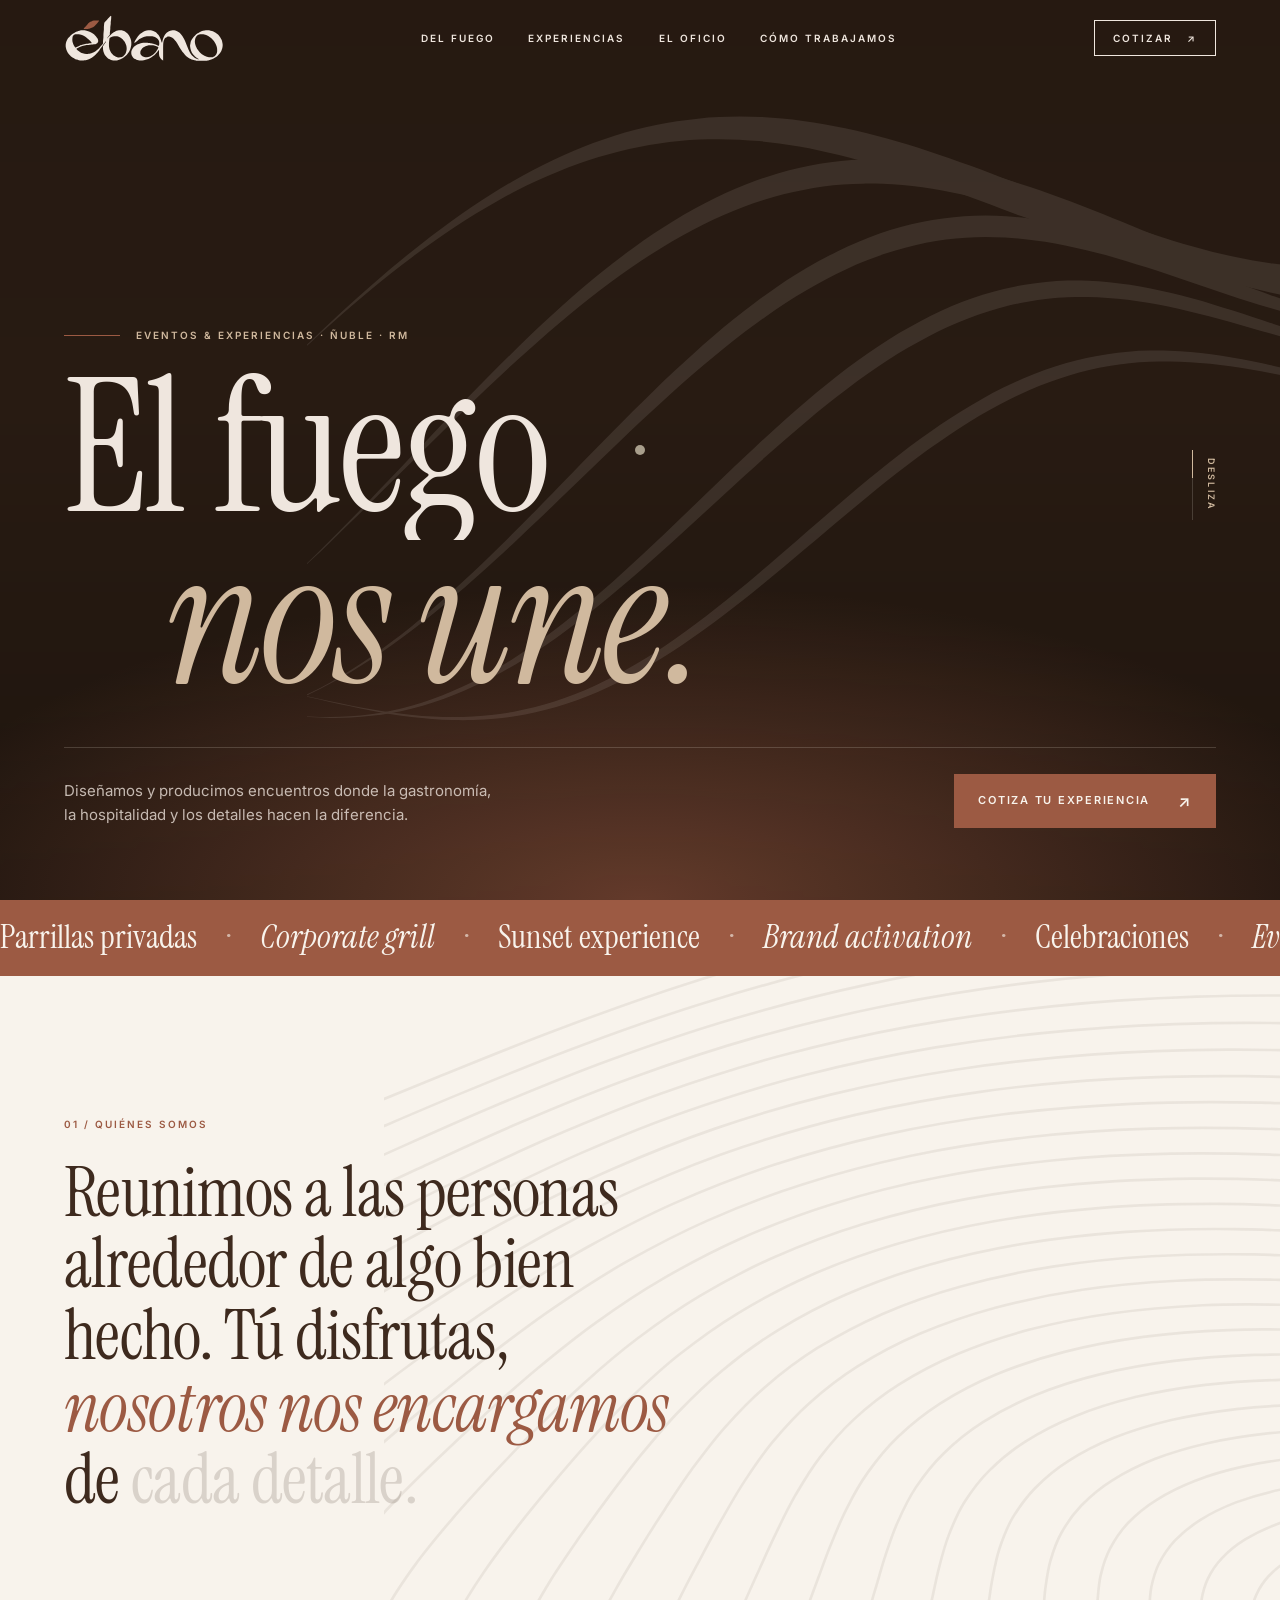
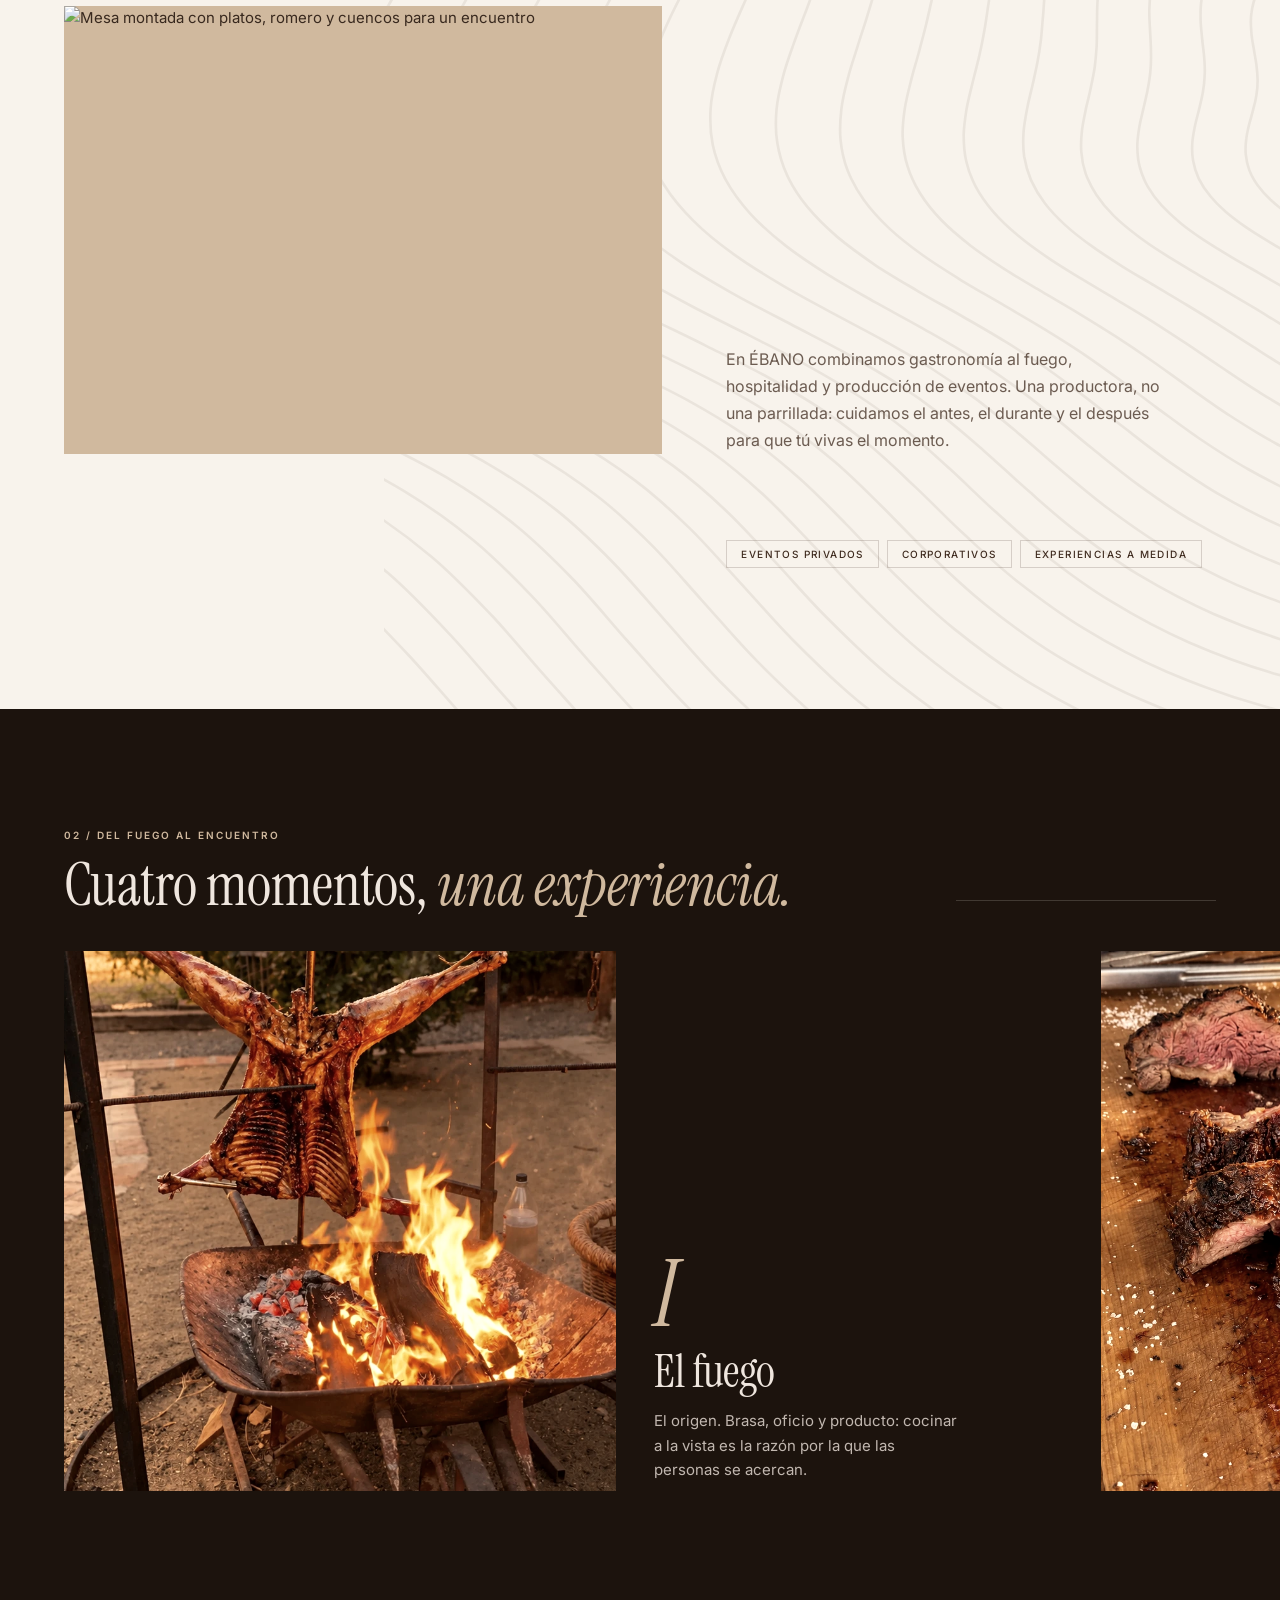
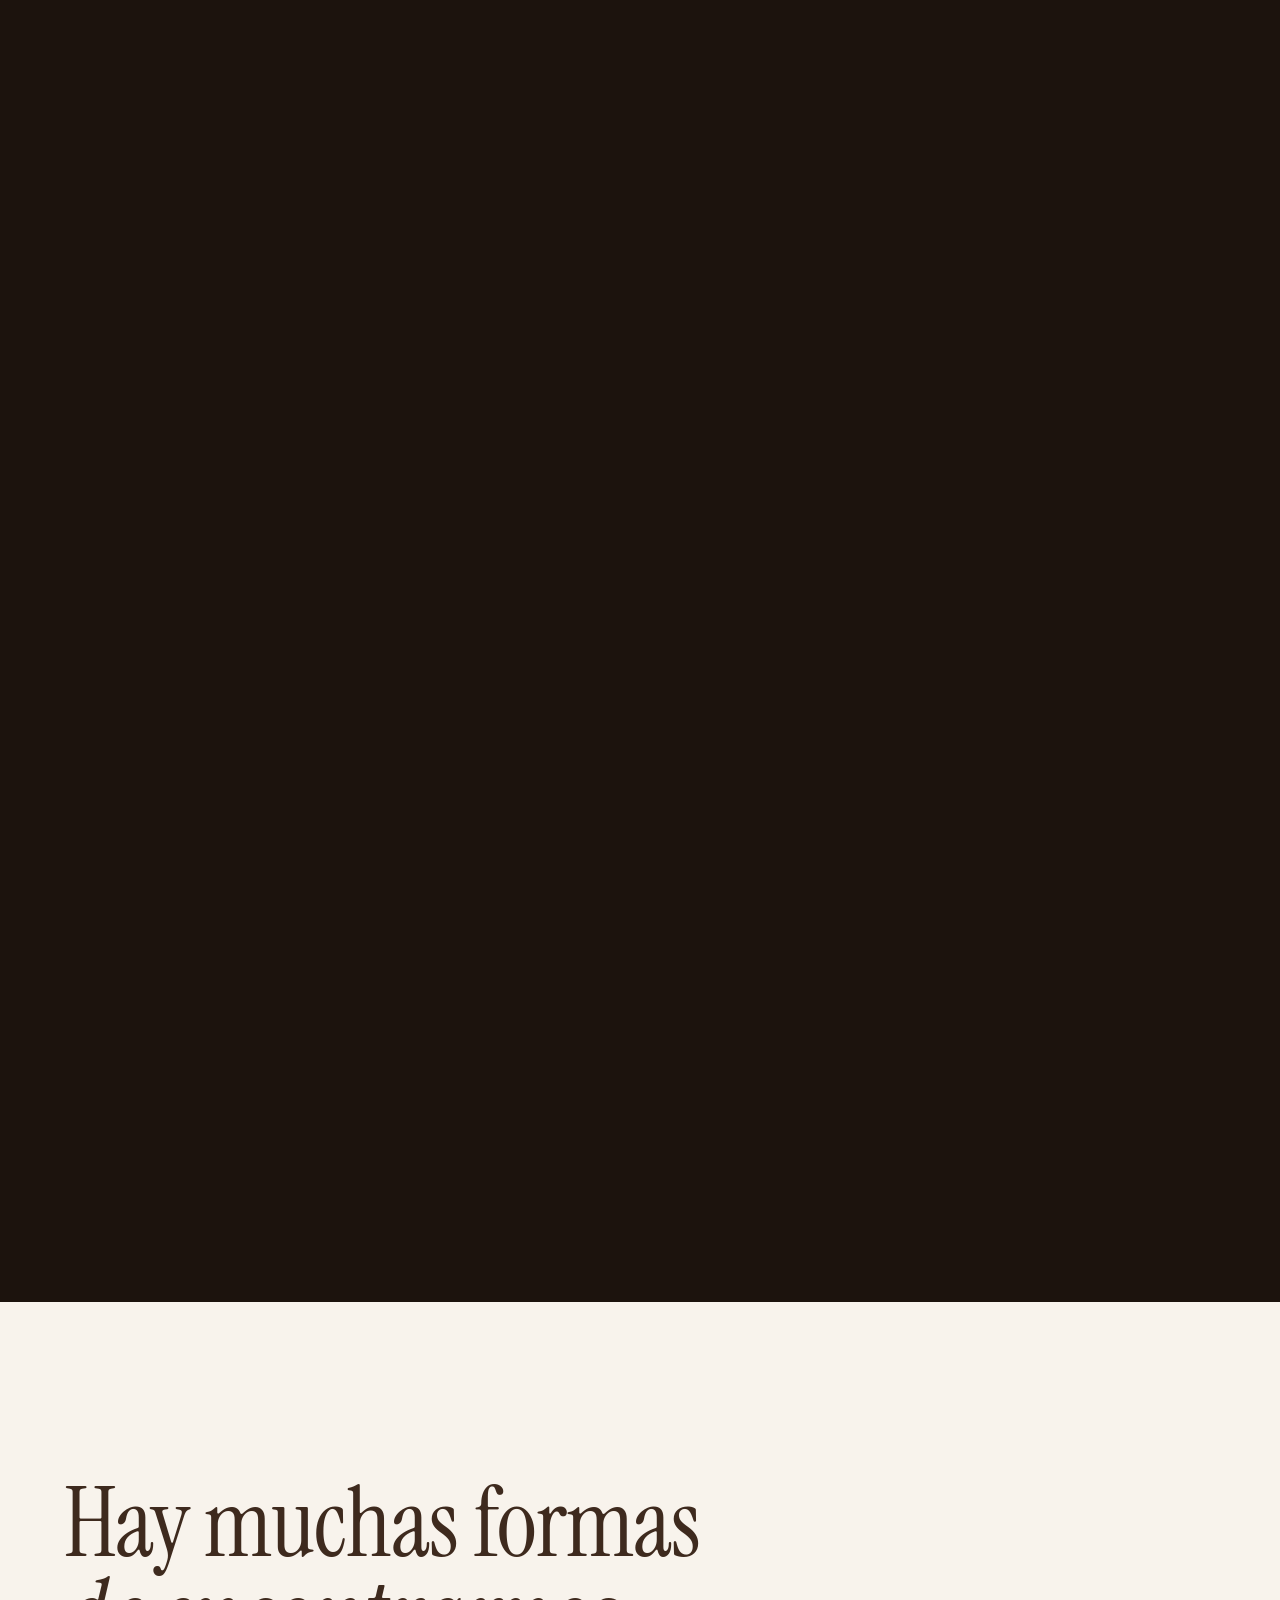
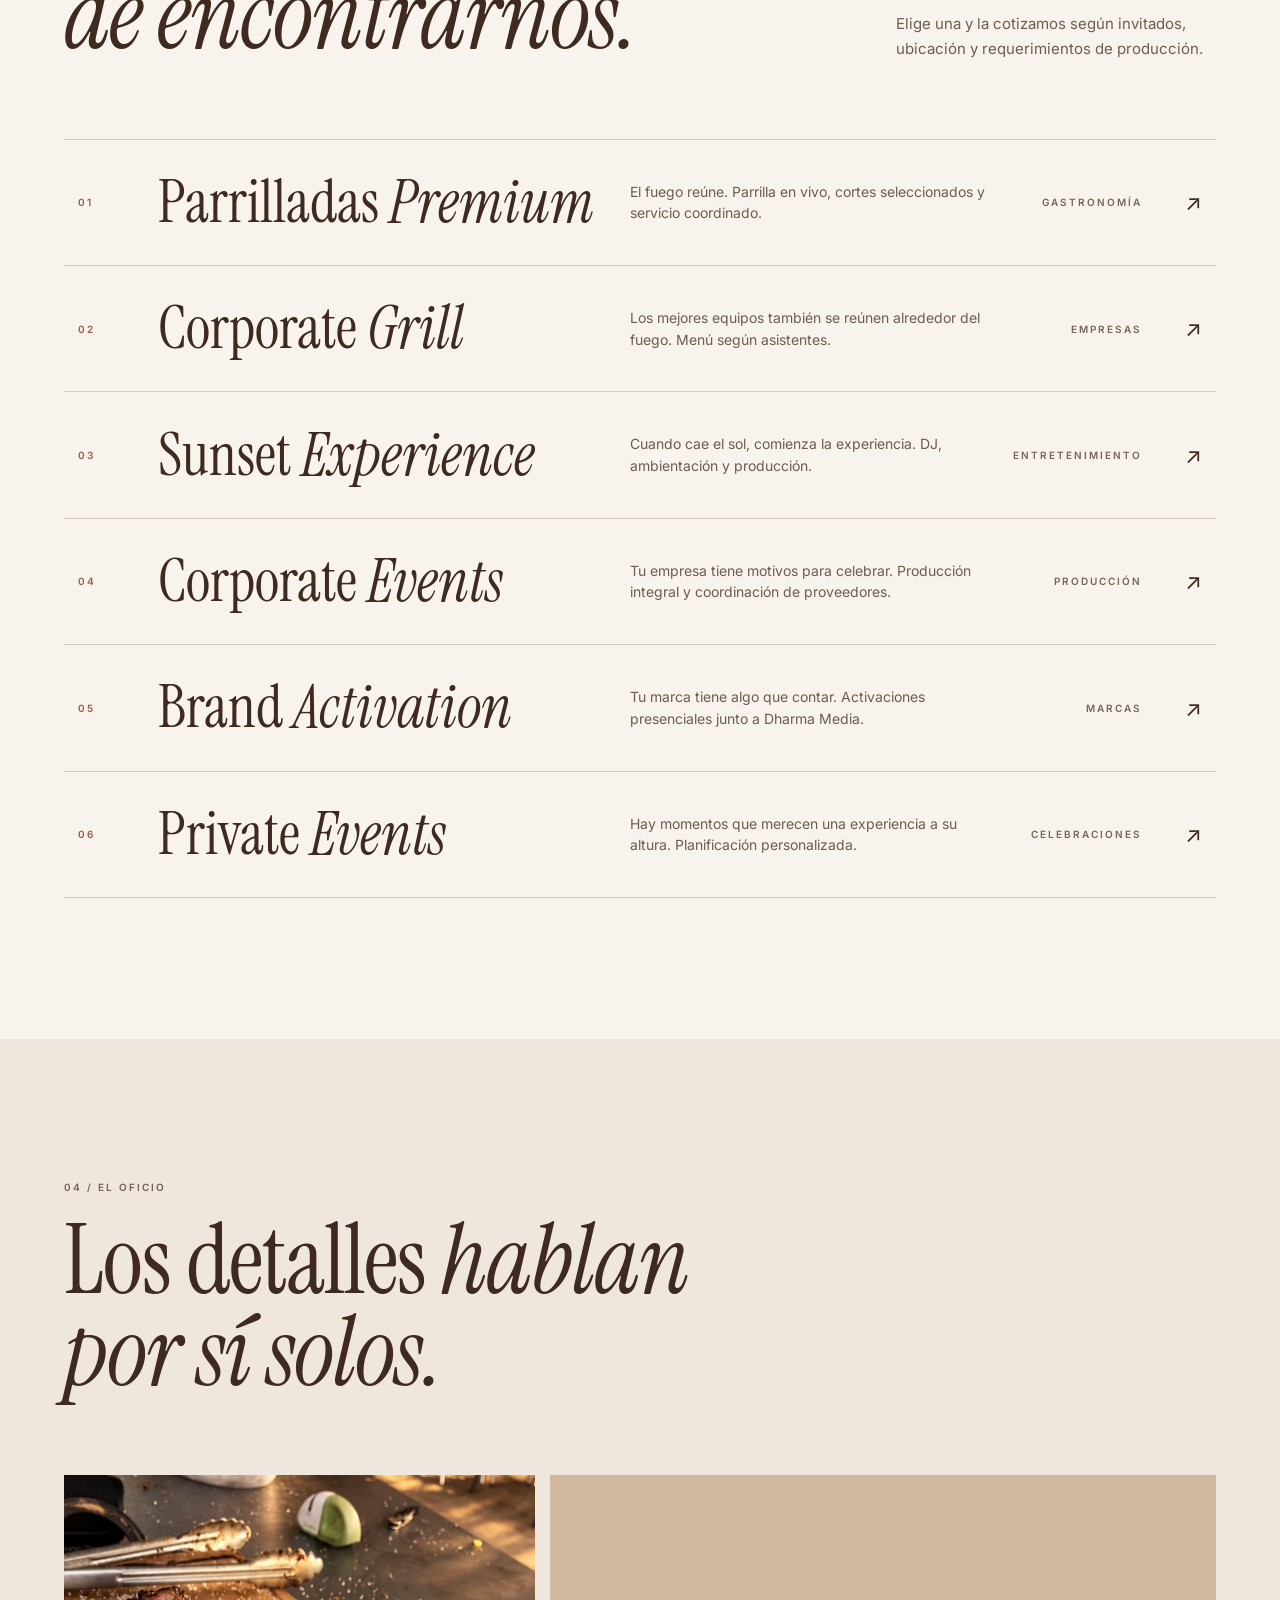
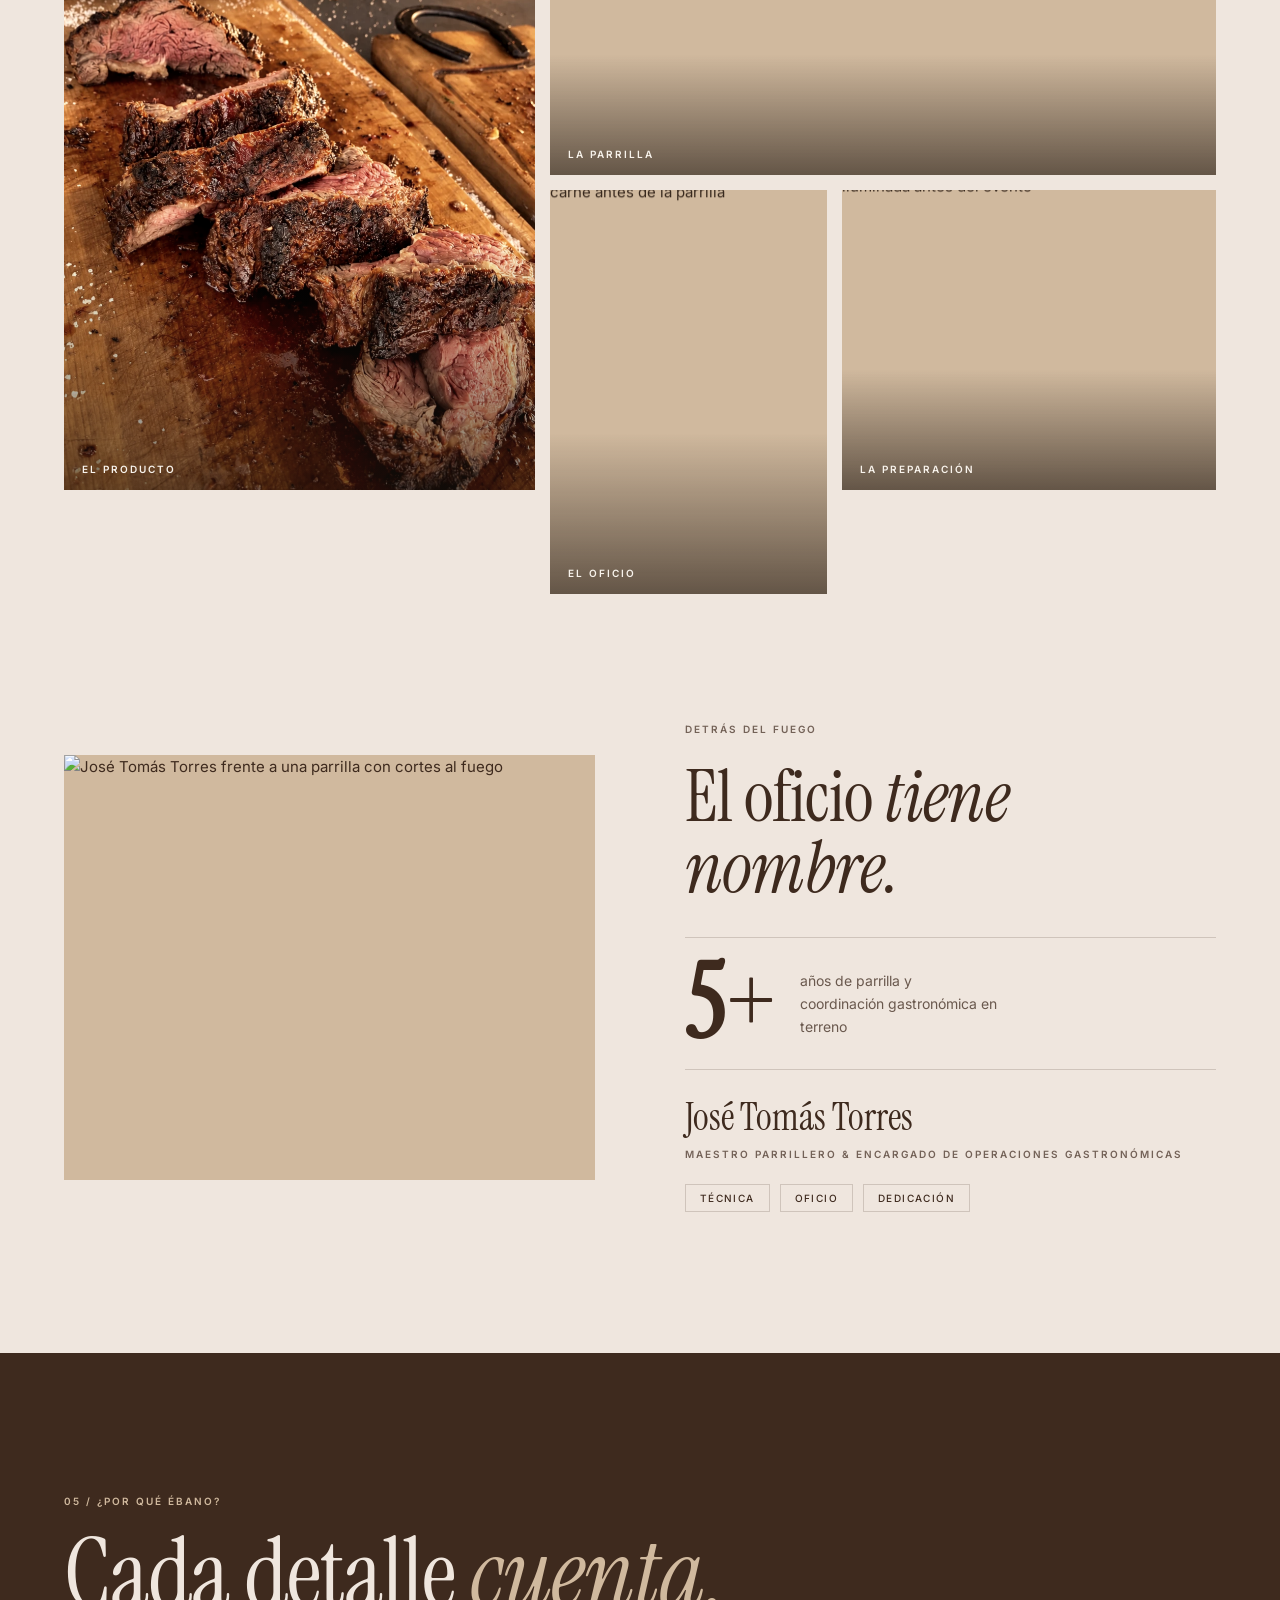
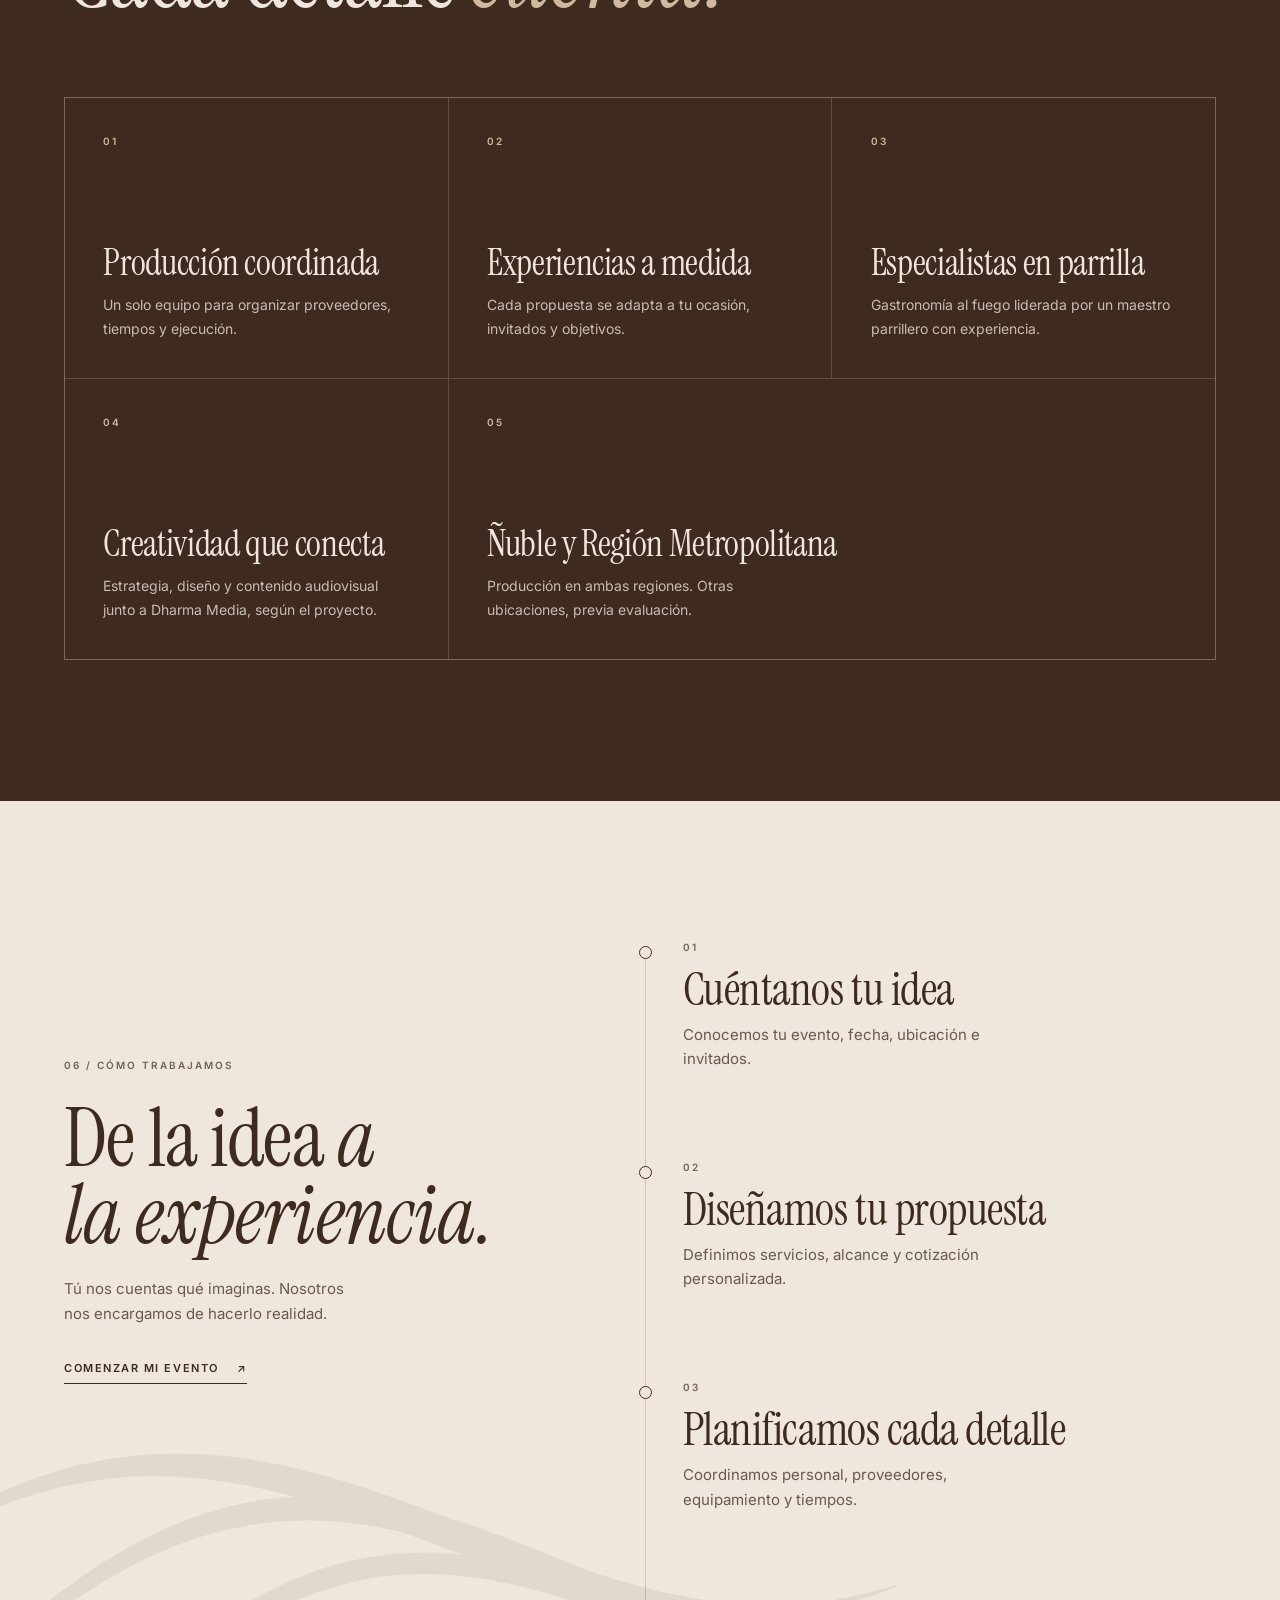
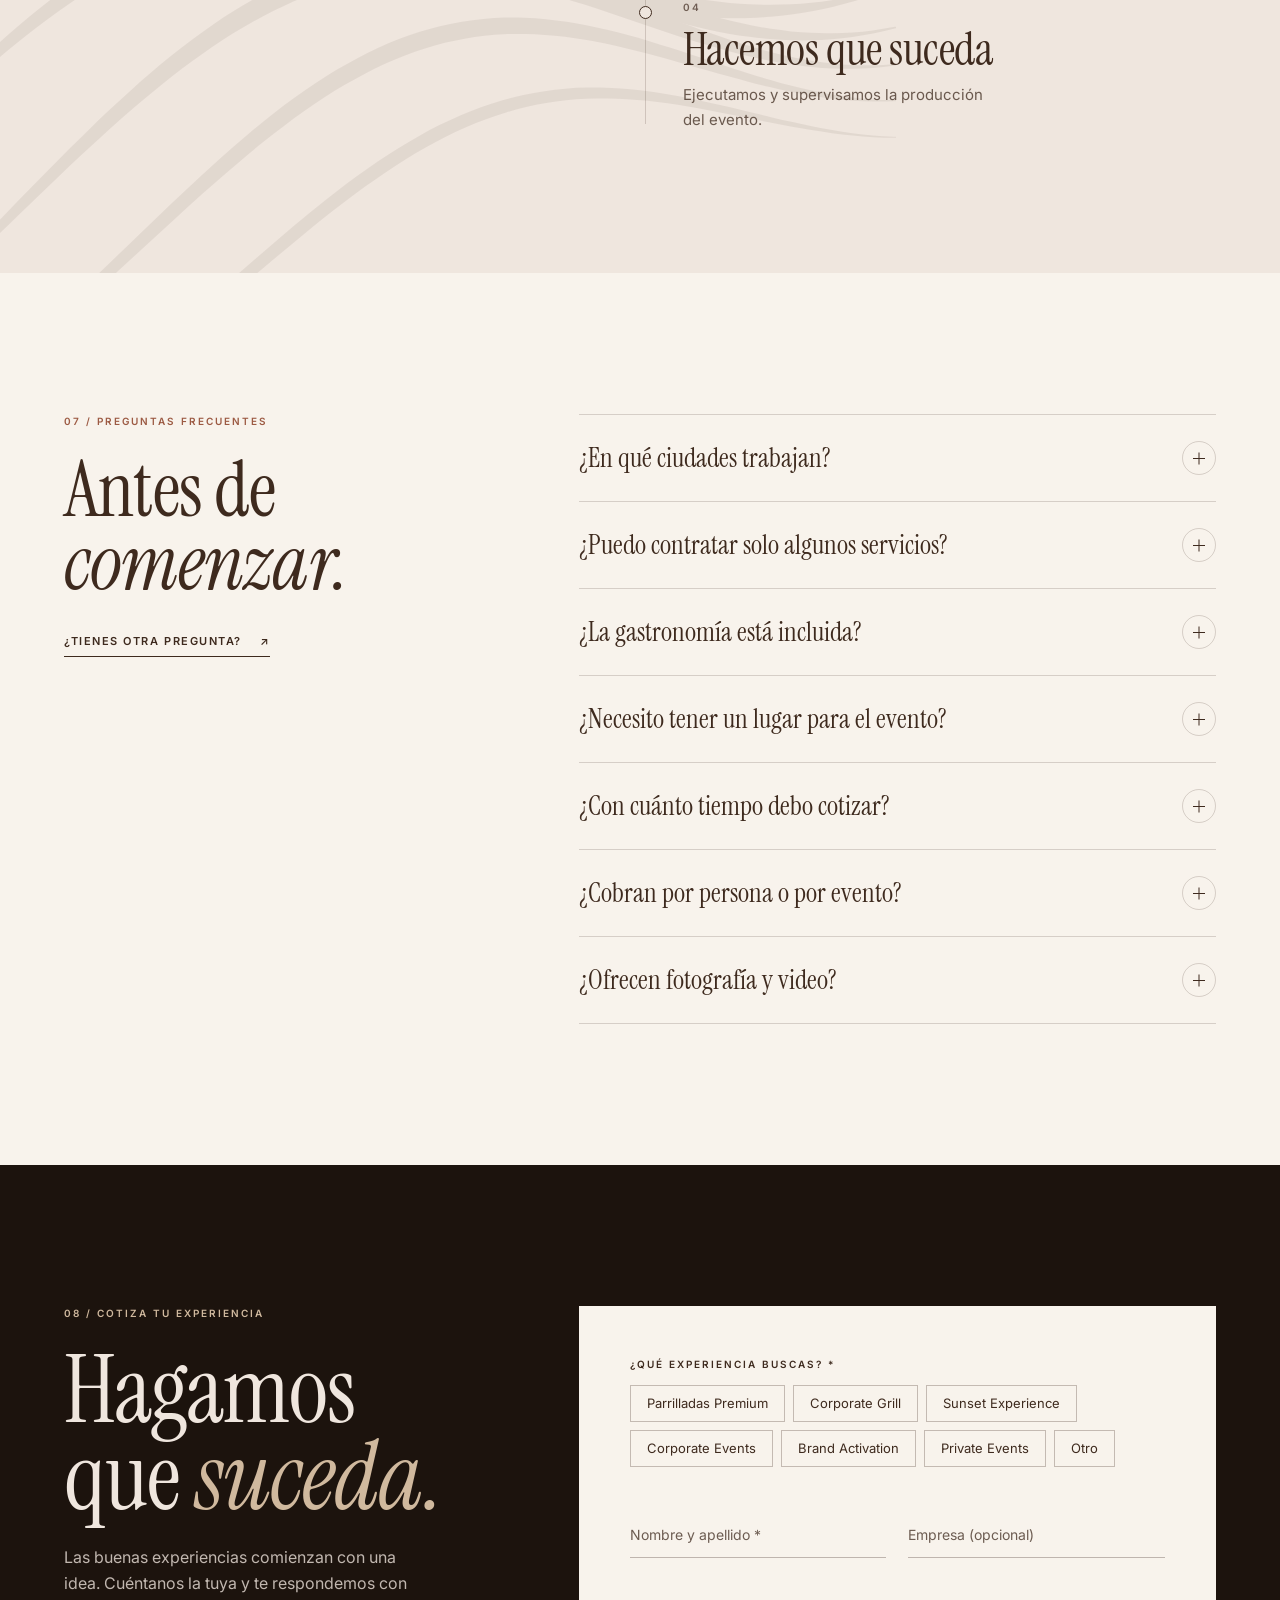
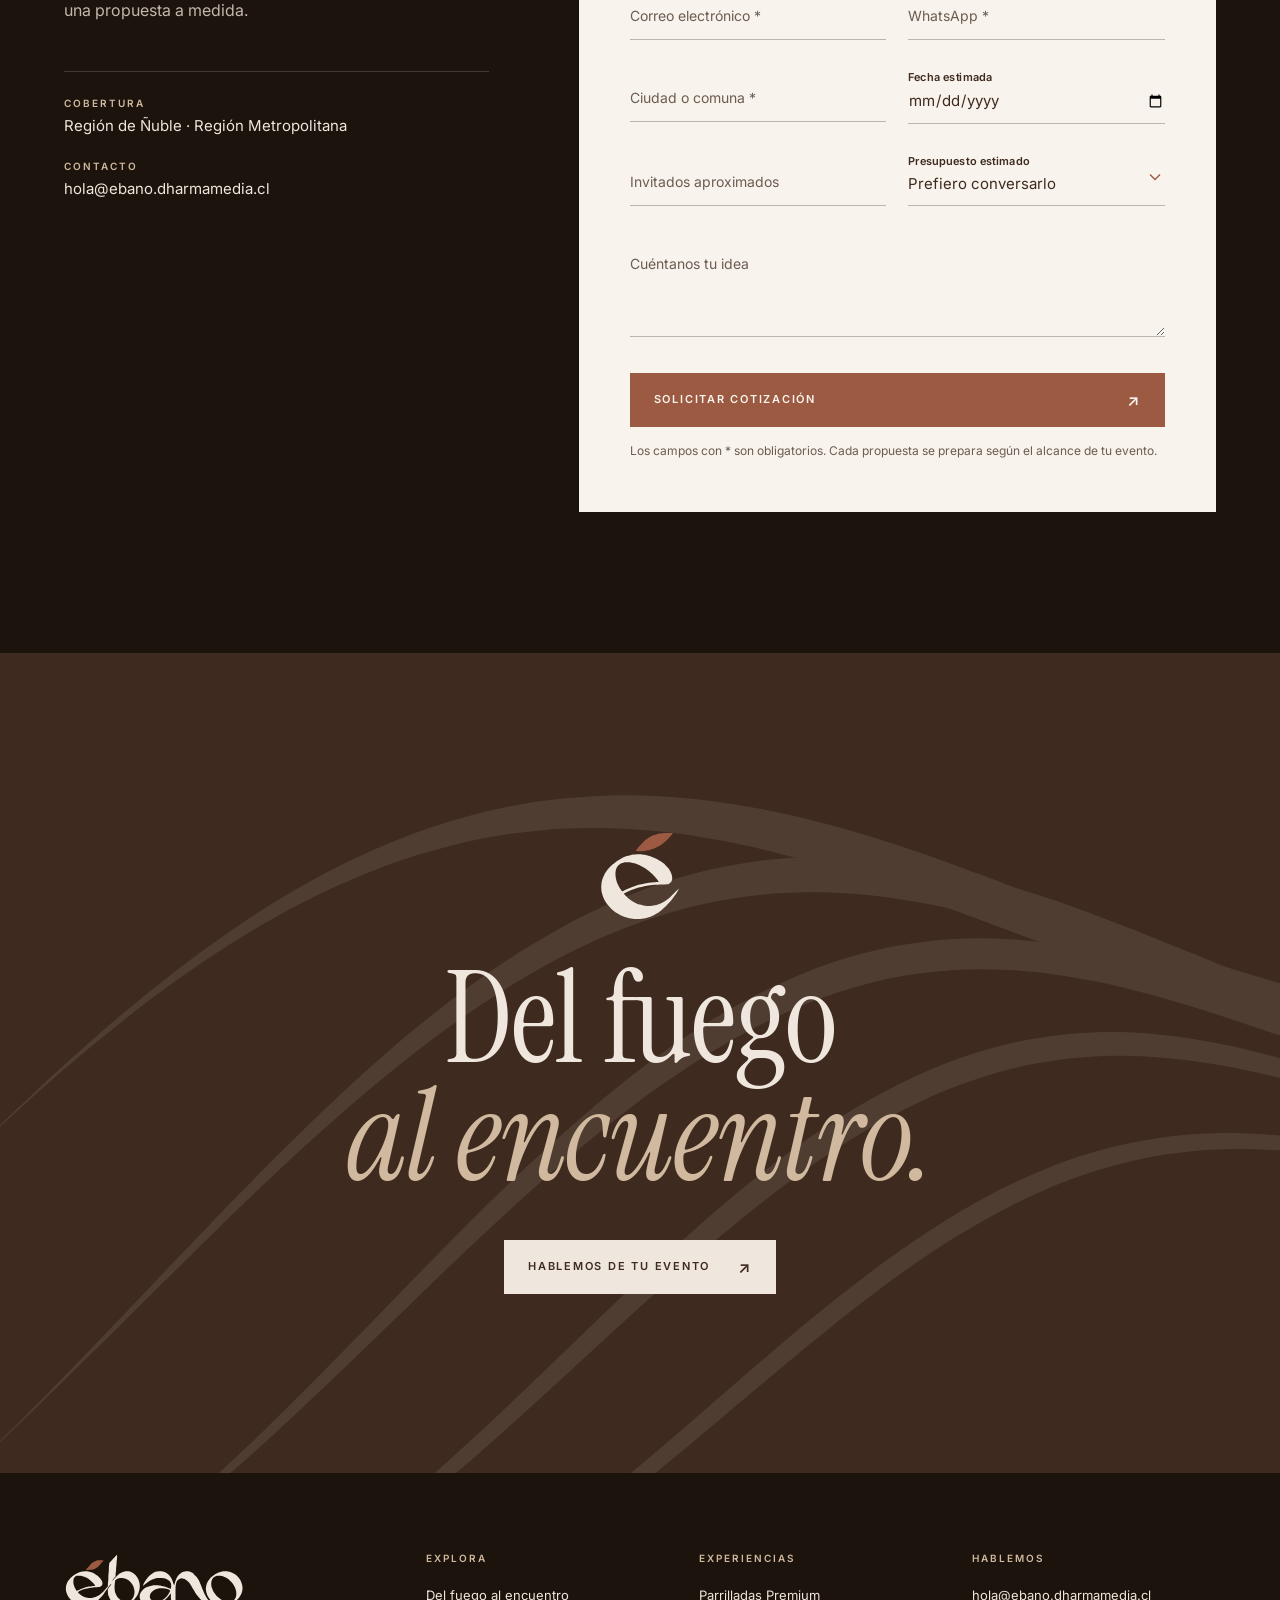
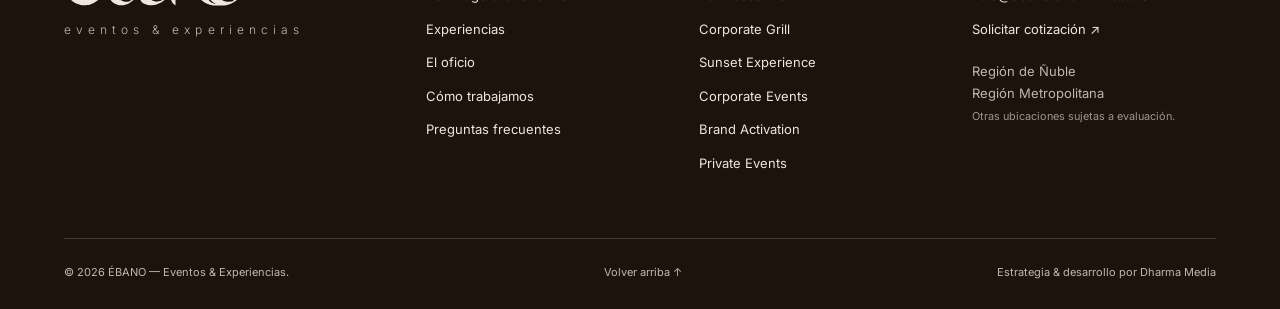
==== commit c42cf7ae: "Redesign ébano website as an animated story ("vida") Same identity (manual palette, type, official l" ====
--- a/ebano-web/index.html
+++ b/ebano-web/index.html
@@ -1,11 +1,11 @@
 <!DOCTYPE html>
-
 <html lang="es">
 <head>
-<meta charset="utf-8"/><meta content="width=device-width,initial-scale=1" name="viewport"/>
+<meta charset="utf-8"/>
+<meta content="width=device-width,initial-scale=1" name="viewport"/>
 <title>ÉBANO | Eventos &amp; Experiencias · Del fuego al encuentro</title>
 <meta content="ÉBANO diseña y produce experiencias privadas, parrillas en vivo y eventos corporativos en Ñuble y la Región Metropolitana. Hospitalidad, montaje y coordinación a medida." name="description"/>
-<meta content="#3E2A1E" name="theme-color"/>
+<meta content="#1C130D" name="theme-color"/>
 <meta content="index,follow" name="robots"/>
 <!-- Open Graph: completar og:url y og:image con URL absoluta al publicar -->
 <meta content="website" property="og:type"/>
@@ -15,894 +15,528 @@
 <meta content="Experiencias privadas, parrillas en vivo y eventos corporativos. Del fuego al encuentro." property="og:description"/>
 <meta content="assets/fotos/hero-ebano.webp" property="og:image"/>
 <meta content="summary_large_image" name="twitter:card"/>
-<link href="https://fonts.googleapis.com" rel="preconnect"/><link crossorigin="" href="https://fonts.gstatic.com" rel="preconnect"/>
-<link href="https://fonts.googleapis.com/css2?family=Instrument+Serif:ital@0;1&amp;family=Inter:wght@300;400;500;600;700&amp;display=swap" rel="stylesheet"/>
+<link href="https://fonts.googleapis.com" rel="preconnect"/>
+<link crossorigin="" href="https://fonts.gstatic.com" rel="preconnect"/>
+<link href="https://fonts.googleapis.com/css2?family=Instrument+Serif:ital@0;1&amp;family=Inter:wght@300;400;500;600&amp;display=swap" rel="stylesheet"/>
 <link href="assets/marca/ebano-isotipo.svg" rel="icon" type="image/svg+xml"/>
 <link as="image" href="assets/fotos/hero-ebano.webp" rel="preload"/>
-<link href="styles.css?v=20261022" rel="stylesheet"/><script defer="" src="app.js?v=20261022"></script>
+<script>document.documentElement.classList.add('js');</script>
+<link href="styles.css?v=20261022-vida" rel="stylesheet"/>
+<script defer="" src="app.js?v=20261022-vida"></script>
 <script type="application/ld+json">
 {"@context":"https://schema.org","@type":"LocalBusiness","name":"ÉBANO — Eventos & Experiencias","description":"Experiencias privadas, parrillas en vivo y eventos corporativos.","email":"hola@ebano.dharmamedia.cl","areaServed":[{"@type":"AdministrativeArea","name":"Región de Ñuble"},{"@type":"AdministrativeArea","name":"Región Metropolitana de Santiago"}],"slogan":"Del fuego al encuentro."}
 </script>
 </head>
-<body class="home">
-<!-- HEADER: logo centrado y navegación minimalista -->
-<a class="skip" href="#nosotros">Saltar al contenido</a>
-<header class="header" id="top" role="banner">
-<nav aria-label="Navegación principal" class="nav shell">
-<div class="nav-left"><a href="#nosotros">Nosotros</a><a href="#experiencias">Experiencias</a></div>
-<a aria-label="ÉBANO, volver al inicio" class="logo" href="#inicio"><img alt="ÉBANO" height="51" src="assets/marca/ebano-logotipo.svg" width="170"/></a>
-<div class="nav-right"><a href="#proceso">Cómo trabajamos</a><a class="nav-cta" href="#contacto">Cotizar <span aria-hidden="true">↗</span></a></div>
-<button aria-controls="mobile-menu" aria-expanded="false" aria-label="Abrir menú" class="menu-toggle" type="button"><span></span><span></span></button>
-</nav>
-<div class="mobile-menu" hidden="" id="mobile-menu">
-<a href="#nosotros">Nosotros</a><a href="#experiencias">Experiencias</a><a href="#nuestro-trabajo">Nuestro trabajo</a><a href="#jose">Detrás del fuego</a><a href="#proceso">Cómo trabajamos</a><a href="#preguntas-frecuentes">Preguntas frecuentes</a><a href="#contacto">Cotizar evento ↗</a>
+<body>
+<a class="skip" href="#manifiesto">Saltar al contenido</a>
+
+<!-- INTRO: la hoja cae sobre la é y aparece el logotipo -->
+<div aria-hidden="true" class="intro">
+  <img alt="" class="intro-logo" height="111" src="assets/marca/ebano-logotipo-negativo.svg" width="373"/>
 </div>
+
+<!-- Cursor de brasa (solo puntero fino) -->
+<div aria-hidden="true" class="cursor"><span></span></div>
+
+<!-- HEADER -->
+<header class="header" id="top">
+  <div class="header-inner">
+    <a aria-label="ÉBANO, volver al inicio" class="header-logo" href="#inicio">
+      <img alt="ÉBANO" class="logo-light" height="51" src="assets/marca/ebano-logotipo-negativo.svg" width="170"/>
+      <img alt="" aria-hidden="true" class="logo-dark" height="51" src="assets/marca/ebano-logotipo.svg" width="170"/>
+    </a>
+    <nav aria-label="Navegación principal" class="nav">
+      <a href="#relato">Del fuego</a>
+      <a href="#experiencias">Experiencias</a>
+      <a href="#oficio">El oficio</a>
+      <a href="#proceso">Cómo trabajamos</a>
+    </nav>
+    <a class="header-cta" data-magnetic="" href="#contacto"><span>Cotizar</span> <i aria-hidden="true">↗</i></a>
+    <button aria-controls="menu" aria-expanded="false" aria-label="Abrir menú" class="menu-toggle" type="button"><span></span><span></span></button>
+  </div>
 </header>
+
+<!-- MENÚ A PANTALLA COMPLETA -->
+<div aria-label="Menú" class="menu" hidden="" id="menu" role="dialog">
+  <nav class="menu-nav">
+    <a href="#relato" style="--i:0"><small>01</small>Del fuego al encuentro</a>
+    <a href="#experiencias" style="--i:1"><small>02</small>Experiencias</a>
+    <a href="#oficio" style="--i:2"><small>03</small>El oficio</a>
+    <a href="#proceso" style="--i:3"><small>04</small>Cómo trabajamos</a>
+    <a href="#preguntas" style="--i:4"><small>05</small>Preguntas</a>
+    <a href="#contacto" style="--i:5"><small>06</small>Cotizar <em>tu evento</em></a>
+  </nav>
+  <div class="menu-foot">
+    <a href="mailto:hola@ebano.dharmamedia.cl">hola@ebano.dharmamedia.cl</a>
+    <span>Ñuble · Región Metropolitana</span>
+  </div>
+</div>
+
 <main id="inicio">
-<!-- 00 / HERO — CONSERVAR DISEÑO ORIGINAL -->
+
+<!-- 00 · HERO -->
 <section aria-labelledby="hero-title" class="hero">
-<div aria-label="Parrilla en vivo y encuentro al aire libre" class="hero-photo" role="img"></div>
-<div aria-hidden="true" class="hero-shade"></div>
-<div class="hero-inner shell">
-<img alt="ÉBANO" class="hero-wordmark" fetchpriority="high" height="111" src="assets/marca/ebano-logotipo-mono-marfil.svg" width="373"/>
-<div class="hero-copy">
-<p class="hero-descriptor">eventos &amp; experiencias</p>
-<h1 id="hero-title">
-        El fuego
-        <em>nos une.</em>
-</h1>
-<p>
-        Diseñamos encuentros donde la gastronomía,
-        la hospitalidad y los detalles hacen la diferencia.
-      </p>
-<a class="btn btn-ivory" href="#contacto">
-        Cotiza tu experiencia
-        <span aria-hidden="true">↗</span>
-</a>
+  <div class="hero-media" data-parallax="0.25">
+    <div aria-label="Parrilla en vivo durante un encuentro al atardecer" class="hero-photo" role="img"></div>
+  </div>
+  <div aria-hidden="true" class="hero-veil"></div>
+  <div aria-hidden="true" class="hero-glow"></div>
+  <div aria-hidden="true" class="graf graf-humo hero-humo"></div>
+
+  <div class="hero-content shell">
+    <p class="hero-kicker" data-reveal="" style="--d:.9s"><span class="line"></span>Eventos &amp; experiencias · Ñuble · RM</p>
+    <h1 class="hero-title" id="hero-title">
+      <span class="hero-line"><span data-reveal="rise" style="--d:1s">El fuego</span></span>
+      <span class="hero-line"><em data-reveal="rise" style="--d:1.12s">nos une.</em></span>
+    </h1>
+    <div class="hero-bottom">
+      <p data-reveal="" style="--d:1.3s">Diseñamos y producimos encuentros donde la gastronomía, la hospitalidad y los detalles hacen la diferencia.</p>
+      <a class="btn" data-magnetic="" data-reveal="" href="#contacto" style="--d:1.4s"><span>Cotiza tu experiencia</span> <i aria-hidden="true">↗</i></a>
+    </div>
+  </div>
+
+  <a aria-label="Bajar al contenido" class="hero-scroll" href="#manifiesto"><span>Desliza</span><i aria-hidden="true"></i></a>
+</section>
+
+<!-- CINTA -->
+<div aria-hidden="true" class="ribbon">
+  <div class="ribbon-track">
+    <span>Parrillas privadas</span><b>·</b><span><em>Corporate grill</em></span><b>·</b><span>Sunset experience</span><b>·</b><span><em>Brand activation</em></span><b>·</b><span>Celebraciones</span><b>·</b><span><em>Eventos corporativos</em></span><b>·</b>
+    <span>Parrillas privadas</span><b>·</b><span><em>Corporate grill</em></span><b>·</b><span>Sunset experience</span><b>·</b><span><em>Brand activation</em></span><b>·</b><span>Celebraciones</span><b>·</b><span><em>Eventos corporativos</em></span><b>·</b>
+  </div>
 </div>
-<p class="hero-side">
-      DEL FUEGO<br/>
-      AL ENCUENTRO.
-    </p>
-</div>
-<span aria-hidden="true" class="hero-index">
-    00 / UNA FORMA DE REUNIRNOS
-  </span>
-</section>
-<!-- 01 / QUIÉNES SOMOS -->
-<section aria-labelledby="about-title" class="about" id="nosotros">
-<div class="shell about-layout">
-<div class="about-copy">
-<p class="eyebrow">01 / QUIÉNES SOMOS</p>
-<h2 id="about-title">
-        Tú disfrutas.<br/>
-<em>Nosotros nos encargamos.</em>
-</h2>
-<p class="about-lead">
-        Cada encuentro merece vivirse, no solo organizarse.
-      </p>
-<p class="about-description">
-        En ÉBANO creamos experiencias que combinan
-        gastronomía, hospitalidad y producción de eventos.
-        Cuidamos los detalles para que tú disfrutes el momento.
-      </p>
-<div class="about-services">
-<span>Eventos privados</span>
-<span>Corporativos</span>
-<span>Experiencias a medida</span>
-</div>
-<a class="underlink" href="#experiencias">
-        Descubre nuestras experiencias
-        <span aria-hidden="true">↗</span>
-</a>
-</div>
-<figure class="about-visual">
-<img alt="Detalles gastronómicos y montaje de un encuentro" decoding="async" loading="lazy" src="assets/fotos/montaje-detalles.webp"/>
-<figcaption>
-        HOSPITALIDAD · OFICIO · ENCUENTRO
-      </figcaption>
-</figure>
-</div>
-</section>
-<!-- ==========================================
-     02 / NUESTRAS EXPERIENCIAS
-========================================== -->
-<section aria-labelledby="services-title" class="services" id="experiencias">
-<div class="shell">
-<header class="services-header">
-<div>
-<p class="eyebrow">02 / NUESTRAS EXPERIENCIAS</p>
-<h2 id="services-title">
-          Hay muchas formas<br/>
-<em>de encontrarnos.</em>
-</h2>
-</div>
-<p class="services-intro">
-        Del fuego a las grandes celebraciones.
-        Creamos experiencias para cada ocasión.
-      </p>
-</header>
-<div class="services-grid">
-<!-- 01 / PARRILLADAS PREMIUM -->
-<article class="service-card service-card--feature">
-<a aria-label="Cotizar Parrilladas Premium" class="service-image" data-service="Parrilladas Premium" href="#contacto">
-<img alt="Parrilla con costillas y embutidos en un evento al aire libre" decoding="async" height="941" loading="lazy" width="1672" src="assets/fotos/parrilla-carnes-real.webp"/>
-<span aria-hidden="true" class="service-image-arrow">↗</span>
-</a>
-<div class="service-content">
-<span class="service-index">01 / GASTRONOMÍA</span>
-<h3>Parrilladas <em>Premium.</em></h3>
-<p>El fuego reúne. Nosotros creamos la experiencia.</p>
-<ul class="service-highlights">
-<li>Parrilla en vivo</li>
-<li>Cortes seleccionados</li>
-<li>Servicio coordinado</li>
-</ul>
-<a class="service-cta" data-service="Parrilladas Premium" href="#contacto">
-            Cotizar mi parrillada <span aria-hidden="true">↗</span>
-</a>
-</div>
-</article>
-<!-- 02 / CORPORATE GRILL -->
-<article class="service-card">
-<a aria-label="Cotizar Corporate Grill" class="service-image" data-service="Corporate Grill" href="#contacto">
-<img alt="Dos parrilleros junto a parrillas cargadas de anticuchos" decoding="async" height="1672" loading="lazy" width="941" src="assets/fotos/equipo-parrillas-real.webp"/>
-<span aria-hidden="true" class="service-image-arrow">↗</span>
-</a>
-<div class="service-content">
-<span class="service-index">02 / EMPRESAS</span>
-<h3>Corporate <em>Grill.</em></h3>
-<p>Los mejores equipos también se reúnen alrededor del fuego.</p>
-<ul class="service-highlights">
-<li>Celebraciones empresariales</li>
-<li>Menú según asistentes</li>
-<li>Operación gastronómica</li>
-</ul>
-<a class="service-cta" data-service="Corporate Grill" href="#contacto">
-            Cotizar Corporate Grill <span aria-hidden="true">↗</span>
-</a>
-</div>
-</article>
-<!-- 03 / SUNSET EXPERIENCE -->
-<article class="service-card">
-<a aria-label="Cotizar Sunset Experience" class="service-image" data-service="Sunset Experience" href="#contacto">
-<img alt="Cordero al palo cocinándose junto al fuego al atardecer" decoding="async" height="1672" loading="lazy" width="941" src="assets/fotos/cordero-al-fuego-real.webp"/>
-<span aria-hidden="true" class="service-image-arrow">↗</span>
-</a>
-<div class="service-content">
-<span class="service-index">03 / ENTRETENIMIENTO</span>
-<h3>Sunset <em>Experience.</em></h3>
-<p>Cuando cae el sol, comienza la experiencia.</p>
-<ul class="service-highlights">
-<li>DJ y musicalización</li>
-<li>Ambientación</li>
-<li>Producción del evento</li>
-</ul>
-<a class="service-cta" data-service="Sunset Experience" href="#contacto">
-            Organizar mi sunset <span aria-hidden="true">↗</span>
-</a>
-</div>
-</article>
-<!-- 04 / CORPORATE EVENTS -->
-<article class="service-card">
-<a aria-label="Cotizar Corporate Events" class="service-image" data-service="Corporate Events" href="#contacto">
-<img alt="Cena de evento al aire libre con mesas iluminadas por guirnaldas" decoding="async" height="508" loading="lazy" width="764" src="assets/fotos/ebano-corporativo.webp"/>
-<span aria-hidden="true" class="service-image-arrow">↗</span>
-</a>
-<div class="service-content">
-<span class="service-index">04 / PRODUCCIÓN</span>
-<h3>Corporate <em>Events.</em></h3>
-<p>Tu empresa tiene motivos para celebrar. Nosotros lo hacemos posible.</p>
-<ul class="service-highlights">
-<li>Producción integral</li>
-<li>Coordinación de proveedores</li>
-<li>Eventos corporativos</li>
-</ul>
-<a class="service-cta" data-service="Corporate Events" href="#contacto">
-            Planificar evento empresarial <span aria-hidden="true">↗</span>
-</a>
-</div>
-</article>
-<!-- 05 / BRAND ACTIVATION -->
-<article class="service-card">
-<a aria-label="Cotizar Brand Activation" class="service-image" data-service="Brand Activation" href="#contacto">
-<img alt="Detalle de trabajo al fuego" decoding="async" loading="lazy" src="assets/fotos/oficio-en-vivo.webp"/>
-<span aria-hidden="true" class="service-image-arrow">↗</span>
-</a>
-<div class="service-content">
-<span class="service-index">05 / MARCAS</span>
-<h3>Brand <em>Activation.</em></h3>
-<p>Tu marca tiene algo que contar. Hagamos que las personas lo vivan.</p>
-<ul class="service-highlights">
-<li>Concepto creativo</li>
-<li>Activaciones presenciales</li>
-<li>Colaboración con Dharma Media</li>
-</ul>
-<a class="service-cta" data-service="Brand Activation" href="#contacto">
-            Activar mi marca <span aria-hidden="true">↗</span>
-</a>
-</div>
-</article>
-<!-- 06 / PRIVATE EVENTS -->
-<article class="service-card service-card--feature">
-<a aria-label="Cotizar Private Events" class="service-image" data-service="Private Events" href="#contacto">
-<img alt="Preparación gastronómica al fuego" decoding="async" loading="lazy" src="assets/fotos/ebano-fuego.webp"/>
-<span aria-hidden="true" class="service-image-arrow">↗</span>
-</a>
-<div class="service-content">
-<span class="service-index">06 / CELEBRACIONES</span>
-<h3>Private <em>Events.</em></h3>
-<p>Hay momentos que merecen una experiencia a su altura.</p>
-<ul class="service-highlights">
-<li>Celebraciones privadas</li>
-<li>Planificación personalizada</li>
-<li>Coordinación del evento</li>
-</ul>
-<a class="service-cta" data-service="Private Events" href="#contacto">
-            Cotizar mi celebración <span aria-hidden="true">↗</span>
-</a>
-</div>
-</article>
-</div>
-<p class="services-note">
-      Cada experiencia se cotiza según los servicios,
-      invitados, ubicación y requerimientos de producción.
-    </p>
-</div>
-</section>
-<!-- ==========================================
-     03 / NUESTRO TRABAJO
-========================================== -->
-<section aria-labelledby="work-title" class="work" id="nuestro-trabajo">
-<div class="shell">
-<header class="work-heading">
-<div>
-<p class="eyebrow">03 / NUESTRO TRABAJO</p>
-<h2 id="work-title">
-          Los detalles<br/>
-<em>hablan por sí solos.</em>
-</h2>
-</div>
-<p class="work-intro">
-        El fuego, el oficio y los momentos
-        que dan vida a cada encuentro.
-      </p>
-</header>
-<div class="work-gallery">
-<!-- IMAGEN PRINCIPAL -->
-<figure class="work-item work-item-main">
-<img alt="Cortes de carne a punto, laminados sobre una tabla de madera" decoding="async" height="1448" loading="lazy" width="1086" src="assets/fotos/cortes-tabla-real.webp"/>
-<figcaption>01 / EL PRODUCTO</figcaption>
-</figure>
-<!-- DETALLE GASTRONÓMICO -->
-<figure class="work-item work-item-detail">
-<img alt="Detalle gastronómico de parrilla" decoding="async" loading="lazy" src="assets/fotos/producto-parrilla.webp"/>
-<figcaption>02 / LA PARRILLA</figcaption>
-</figure>
-<!-- OFICIO (foto vertical en módulo angosto) -->
-<figure class="work-item work-item-process">
-<img alt="José Tomás sazonando un corte de carne antes de la parrilla" decoding="async" loading="lazy" src="assets/fotos/jose-tomas-sazonando-real.webp"/>
-<figcaption>03 / EL OFICIO</figcaption>
-</figure>
-<!-- PREPARACIÓN (foto horizontal en módulo ancho) -->
-<figure class="work-item work-item-setting">
-<img alt="José Tomás preparando carnes en una terraza iluminada antes del evento" decoding="async" loading="lazy" src="assets/fotos/jose-tomas-preparacion-real.webp"/>
-<figcaption>04 / LA PREPARACIÓN</figcaption>
-</figure>
-
-</div>
-<div class="work-footer">
-<p>
-        Cada experiencia comienza
-        mucho antes de encender el fuego.
-      </p>
-<a class="work-link" href="#contacto">
-        Hagamos que suceda
-        <span aria-hidden="true">↗</span>
-</a>
-</div>
-</div>
-</section>
-<!-- ==========================================
-     04 / DETRÁS DEL FUEGO
-========================================== -->
-<section aria-labelledby="jose-title" class="jose-section" id="jose">
-<div class="shell jose-grid">
-<!-- FOTOGRAFÍA REAL -->
-<figure class="jose-photo">
-<img alt="José Tomás Torres frente a una parrilla con cortes al fuego" decoding="async" loading="lazy" src="assets/fotos/jose-tomas-parrilla-real.webp"/>
-<figcaption>
-        JOSÉ TOMÁS TORRES / ÉBANO
-      </figcaption>
-</figure>
-<!-- PRESENTACIÓN -->
-<div class="jose-information">
-<p class="jose-eyebrow">
-        04 / DETRÁS DEL FUEGO
-      </p>
-<h2 id="jose-title">
-        El oficio<br/>
-<em>tiene nombre.</em>
-</h2>
-<div class="jose-identity">
-<h3>José Tomás Torres</h3>
-<p class="jose-role">
-          Maestro Parrillero &amp;<br/>
-          Encargado de Operaciones Gastronómicas
-        </p>
-</div>
-<p class="jose-description">
-        Más de 5 años de experiencia dedicados
-        al trabajo de parrilla y a la coordinación
-        gastronómica en terreno.
-      </p>
-<div aria-label="Valores de su trabajo" class="jose-values">
-<span>Técnica</span>
-<span>Oficio</span>
-<span>Dedicación</span>
-</div>
-<a class="jose-cta" href="#contacto">
-        Hablemos de tu evento
-        <span aria-hidden="true">↗</span>
-</a>
-</div>
-</div>
-</section>
-<!-- ==========================================
-     05 / ¿POR QUÉ ÉBANO?
-========================================== -->
-<section aria-labelledby="why-title" class="why-ebano" id="por-que-ebano">
-<div class="shell">
-<header class="why-heading">
-<p class="eyebrow">05 / ¿POR QUÉ ÉBANO?</p>
-<h2 id="why-title">
-        Cada detalle<br/>
-<em>cuenta.</em>
-</h2>
-<p class="why-intro">
-        Una buena experiencia no ocurre por casualidad.
-        Se diseña, se planifica y se produce.
-      </p>
-</header>
-<div class="why-list">
-<!-- 01 -->
-<article class="why-item">
-<span class="why-number">01</span>
-<div class="why-content">
-<h3>Producción coordinada.</h3>
-<p>
-            Un solo equipo para organizar proveedores,
-            tiempos y ejecución.
-          </p>
-</div>
-<span aria-hidden="true" class="why-symbol">↗</span>
-</article>
-<!-- 02 -->
-<article class="why-item">
-<span class="why-number">02</span>
-<div class="why-content">
-<h3>Experiencias a medida.</h3>
-<p>
-            Cada propuesta se adapta a tu ocasión,
-            invitados y objetivos.
-          </p>
-</div>
-<span aria-hidden="true" class="why-symbol">↗</span>
-</article>
-<!-- 03 -->
-<article class="why-item">
-<span class="why-number">03</span>
-<div class="why-content">
-<h3>Especialistas en parrilla.</h3>
-<p>
-            Gastronomía al fuego liderada por
-            un maestro parrillero con experiencia.
-          </p>
-</div>
-<span aria-hidden="true" class="why-symbol">↗</span>
-</article>
-<!-- 04 -->
-<article class="why-item">
-<span class="why-number">04</span>
-<div class="why-content">
-<h3>Creatividad que conecta.</h3>
-<p>
-            Estrategia, diseño y contenido audiovisual
-            junto a Dharma Media, según el proyecto.
-          </p>
-</div>
-<span aria-hidden="true" class="why-symbol">↗</span>
-</article>
-<!-- 05 -->
-<article class="why-item">
-<span class="why-number">05</span>
-<div class="why-content">
-<h3>Ñuble y Región Metropolitana.</h3>
-<p>
-            Producción en ambas regiones.
-            Otras ubicaciones, previa evaluación.
-          </p>
-</div>
-<span aria-hidden="true" class="why-symbol">↗</span>
-</article>
-</div>
-<div class="why-footer">
-<p>Tu evento. Nuestra dedicación.</p>
-<a class="why-link" href="#contacto">
-        Cuéntanos tu idea
-        <span aria-hidden="true">↗</span>
-</a>
-</div>
-</div>
-</section>
-<!-- ==========================================
-     06 / CÓMO TRABAJAMOS
-========================================== -->
-<section aria-labelledby="process-title" class="process-ebano" id="proceso">
-<div class="shell">
-<header class="process-heading">
-<div>
-<p class="eyebrow">06 / CÓMO TRABAJAMOS</p>
-<h2 id="process-title">
-          De la idea<br/>
-<em>a la experiencia.</em>
-</h2>
-</div>
-<p class="process-intro">
-        Tú nos cuentas qué imaginas.
-        Nosotros nos encargamos de hacerlo realidad.
-      </p>
-</header>
-<ol class="process-steps">
-<li class="process-step">
-<span class="process-number">01</span>
-<h3>Cuéntanos <br/>tu idea.</h3>
-<p>
-          Conocemos tu evento, fecha,
-          ubicación e invitados.
-        </p>
-</li>
-<li class="process-step">
-<span class="process-number">02</span>
-<h3>Diseñamos <br/>tu propuesta.</h3>
-<p>
-          Definimos servicios, alcance
-          y cotización personalizada.
-        </p>
-</li>
-<li class="process-step">
-<span class="process-number">03</span>
-<h3>Planificamos <br/>cada detalle.</h3>
-<p>
-          Coordinamos personal, proveedores,
-          equipamiento y tiempos.
-        </p>
-</li>
-<li class="process-step">
-<span class="process-number">04</span>
-<h3>Hacemos <br/>que suceda.</h3>
-<p>
-          Ejecutamos y supervisamos
-          la producción del evento.
-        </p>
-</li>
-</ol>
-<div class="process-footer">
-<span>
-        PLANIFICACIÓN · COORDINACIÓN · PRODUCCIÓN
-      </span>
-<a class="process-link" href="#contacto">
-        Comenzar mi evento
-        <span aria-hidden="true">↗</span>
-</a>
-</div>
-</div>
-</section>
-<!-- ==========================================
-     07 / PREGUNTAS FRECUENTES
-========================================== -->
-<section aria-labelledby="faq-title" class="faq-ebano" id="preguntas-frecuentes">
-<div class="shell faq-layout">
-<!-- ENCABEZADO -->
-<div class="faq-heading">
-<p class="eyebrow">07 / PREGUNTAS FRECUENTES</p>
-<h2 id="faq-title">
-        Antes de<br/>
-<em>comenzar.</em>
-</h2>
-<p>
-        Resolvemos las dudas más comunes
-        para que puedas planificar tu evento.
-      </p>
-<a class="faq-contact" href="#contacto">
-        ¿Tienes otra pregunta?
-        <span aria-hidden="true">↗</span>
-</a>
-</div>
-<!-- ACORDEÓN -->
-<div class="faq-list">
-<details class="faq-item">
-<summary>
-<span class="faq-number">01</span>
-<span>¿En qué ciudades trabajan?</span>
-<span aria-hidden="true" class="faq-icon"></span>
-</summary>
-<div class="faq-answer">
-<p>
-            Realizamos eventos en la Región de Ñuble
-            y la Región Metropolitana. Otras ubicaciones
-            están sujetas a evaluación.
-          </p>
-</div>
-</details>
-<details class="faq-item">
-<summary>
-<span class="faq-number">02</span>
-<span>¿Puedo contratar solo algunos servicios?</span>
-<span aria-hidden="true" class="faq-icon"></span>
-</summary>
-<div class="faq-answer">
-<p>
-            Sí. Cada evento se cotiza según los servicios
-            que necesites y sus requerimientos de producción.
-          </p>
-</div>
-</details>
-<details class="faq-item">
-<summary>
-<span class="faq-number">03</span>
-<span>¿La gastronomía está incluida?</span>
-<span aria-hidden="true" class="faq-icon"></span>
-</summary>
-<div class="faq-answer">
-<p>
-            No en todos los eventos. La parrilla y otros
-            servicios gastronómicos se incorporan según
-            la experiencia contratada.
-          </p>
-</div>
-</details>
-<details class="faq-item">
-<summary>
-<span class="faq-number">04</span>
-<span>¿Necesito tener un lugar para el evento?</span>
-<span aria-hidden="true" class="faq-icon"></span>
-</summary>
-<div class="faq-answer">
-<p>
-            No necesariamente. Podemos apoyar la búsqueda
-            y coordinación de un recinto.
-            Su arriendo se cotiza por separado.
-          </p>
-</div>
-</details>
-<details class="faq-item">
-<summary>
-<span class="faq-number">05</span>
-<span>¿Con cuánto tiempo debo cotizar?</span>
-<span aria-hidden="true" class="faq-icon"></span>
-</summary>
-<div class="faq-answer">
-<p>
-            Recomendamos contactarnos con la mayor
-            anticipación posible para evaluar disponibilidad
-            y coordinar todos los detalles.
-          </p>
-</div>
-</details>
-<details class="faq-item">
-<summary>
-<span class="faq-number">06</span>
-<span>¿Cobran por persona o por evento?</span>
-<span aria-hidden="true" class="faq-icon"></span>
-</summary>
-<div class="faq-answer">
-<p>
-            Depende del servicio. Las parrilladas consideran
-            asistentes y costos operativos; los eventos
-            integrales se cotizan según su alcance.
-          </p>
-</div>
-</details>
-<details class="faq-item">
-<summary>
-<span class="faq-number">07</span>
-<span>¿Ofrecen fotografía y video?</span>
-<span aria-hidden="true" class="faq-icon"></span>
-</summary>
-<div class="faq-answer">
-<p>
-            Sí. Podemos incorporar fotografía, producción
-            audiovisual y contenido digital junto a
-            Dharma Media, según las necesidades del proyecto.
-          </p>
-</div>
-</details>
-</div>
-</div>
-</section>
-<!-- ==========================================
-     08 / COTIZA TU EXPERIENCIA
-========================================== -->
-<section aria-labelledby="quote-title" class="quote-ebano" id="contacto">
-<div class="shell quote-layout">
-<!-- MENSAJE COMERCIAL -->
-<div class="quote-intro">
-<p class="quote-eyebrow">
-        08 / COTIZA TU EXPERIENCIA
-      </p>
-<h2 id="quote-title">
-        Hagamos que<br/>
-<em>suceda.</em>
-</h2>
-<p class="quote-lead">
-        Las buenas experiencias comienzan con una idea.
-        Cuéntanos la tuya.
-      </p>
-<div class="quote-details">
-<div>
-<span>COBERTURA</span>
-<p>Región de Ñuble · Región Metropolitana</p>
-</div>
-<div>
-<span>CONTACTO</span>
-<a href="mailto:hola@ebano.dharmamedia.cl">
-            hola@ebano.dharmamedia.cl
-          </a>
-</div>
-</div>
-</div>
-<!-- FORMULARIO -->
-<div class="quote-form-container">
-<div class="quote-form-heading">
-<h3>Cuéntanos sobre tu evento.</h3>
-<p>Los campos con * son obligatorios.</p>
-</div>
-<form action="api/cotizacion.php" class="quote-form" data-api="off" id="quote-form" method="post" novalidate="">
-<div class="quote-fields">
-<!-- NOMBRE -->
-<div class="quote-field">
-<label for="quote-name">
-              Nombre y apellido *
-            </label>
-<input autocomplete="name" id="quote-name" name="nombre" placeholder="Tu nombre" required="" type="text"/>
-</div>
-<!-- EMPRESA -->
-<div class="quote-field">
-<label for="quote-company">
-              Empresa
-              <span>(opcional)</span>
-</label>
-<input autocomplete="organization" id="quote-company" name="empresa" placeholder="Nombre de tu empresa" type="text"/>
-</div>
-<!-- EMAIL -->
-<div class="quote-field">
-<label for="quote-email">
-              Correo electrónico *
-            </label>
-<input autocomplete="email" id="quote-email" name="email" placeholder="nombre@correo.cl" required="" type="email"/>
-</div>
-<!-- WHATSAPP -->
-<div class="quote-field">
-<label for="quote-phone">
-              WhatsApp *
-            </label>
-<input autocomplete="tel" id="quote-phone" inputmode="tel" name="telefono" pattern="[+0-9 ()\-]{8,20}" placeholder="+56 9 1234 5678" required="" title="Ingresa un número válido, por ejemplo +56 9 1234 5678" type="tel"/>
-</div>
-<!-- TIPO DE EVENTO -->
-<div class="quote-field quote-field-full">
-<label for="servicio">
-              ¿Qué experiencia buscas? *
-            </label>
-<select id="servicio" name="servicio" required="">
-<option disabled="" selected="" value="">
-                Selecciona una experiencia
-              </option>
-<option value="Parrilladas Premium">
-                Parrilladas Premium
-              </option>
-<option value="Corporate Grill">
-                Corporate Grill
-              </option>
-<option value="Sunset Experience">
-                Sunset Experience
-              </option>
-<option value="Corporate Events">
-                Corporate Events
-              </option>
-<option value="Brand Activation">
-                Brand Activation
-              </option>
-<option value="Private Events">
-                Private Events
-              </option>
-<option value="Otro evento">
-                Otro tipo de evento
-              </option>
-</select>
-</div>
-<!-- FECHA -->
-<div class="quote-field">
-<label for="quote-date">
-              Fecha estimada
-            </label>
-<input id="quote-date" name="fecha" type="date"/>
-</div>
-<!-- CIUDAD -->
-<div class="quote-field">
-<label for="quote-location">
-              Ciudad o comuna *
-            </label>
-<input autocomplete="address-level2" id="quote-location" name="ubicacion" placeholder="Ej. Chillán, Las Condes" required="" type="text"/>
-</div>
-<!-- ASISTENTES -->
-<div class="quote-field">
-<label for="quote-guests">
-              Invitados aproximados
-            </label>
-<input id="quote-guests" inputmode="numeric" min="1" name="invitados" placeholder="Ej. 50" step="1" type="number"/>
-</div>
-<!-- PRESUPUESTO -->
-<div class="quote-field">
-<label for="quote-budget">
-              Presupuesto estimado
-            </label>
-<select id="quote-budget" name="presupuesto">
-<option selected="" value="">
-                Prefiero conversarlo
-              </option>
-<option value="Menos de $500.000">
-                Menos de $500.000
-              </option>
-<option value="$500.000 - $1.000.000">
-                $500.000 – $1.000.000
-              </option>
-<option value="$1.000.001 - $2.500.000">
-                $1.000.001 – $2.500.000
-              </option>
-<option value="$2.500.001 - $5.000.000">
-                $2.500.001 – $5.000.000
-              </option>
-<option value="Más de $5.000.000">
-                Más de $5.000.000
-              </option>
-</select>
-</div>
-<!-- MENSAJE -->
-<div class="quote-field quote-field-full">
-<label for="quote-message">
-              Cuéntanos tu idea
-            </label>
-<textarea id="quote-message" maxlength="1500" name="mensaje" placeholder="¿Qué tienes en mente para tu evento?" rows="4"></textarea>
-</div>
-<!-- Anti-spam: campo trampa invisible, los humanos lo dejan vacío -->
-<div aria-hidden="true" class="quote-hp">
-<label for="quote-website">No completar</label>
-<input autocomplete="off" id="quote-website" name="website" tabindex="-1" type="text"/>
-</div>
-</div>
-<div class="quote-actions">
-<button class="quote-submit" type="submit">
-            Solicitar cotización
-            <span aria-hidden="true">↗</span>
-</button>
-<p>
-            Cada propuesta se prepara según los
-            requerimientos y alcance de tu evento.
-          </p>
-</div>
-<p class="quote-status" id="quote-status" role="status"></p>
-</form>
-</div>
-</div>
-</section>
-<!-- ==========================================
-     09 / CIERRE COMERCIAL
-========================================== -->
-<section aria-labelledby="closing-title" class="closing-ebano" id="cierre">
-<div class="shell closing-layout">
-<div class="closing-content">
-<img alt="" aria-hidden="true" class="closing-iso" height="56" loading="lazy" src="assets/marca/ebano-isotipo.svg" width="50"/>
-<p class="closing-eyebrow">
-        09 / HAGAMOS QUE SUCEDA
-      </p>
-<h2 id="closing-title">
-        Las buenas experiencias<br/>
-<em>no ocurren por casualidad.</em>
-</h2>
-<p class="closing-description">
-        Tú imaginas el encuentro.
-        Nosotros nos encargamos de producirlo.
-      </p>
-<a class="closing-cta" href="#contacto">
-        Hablemos de tu evento
-        <span aria-hidden="true">↗</span>
-</a>
-</div>
-<div class="closing-bottom">
-<span>DEL FUEGO AL ENCUENTRO.</span>
-<span>ÑUBLE · REGIÓN METROPOLITANA</span>
-</div>
-</div>
+
+<!-- 01 · MANIFIESTO -->
+<section aria-labelledby="manifiesto-title" class="manifesto" id="manifiesto">
+  <div aria-hidden="true" class="graf graf-vetas"></div>
+  <div class="shell manifesto-grid">
+    <p class="eyebrow" data-reveal="">01 / Quiénes somos</p>
+    <h2 class="manifesto-text" data-fill="" id="manifesto-title">Reunimos a las personas alrededor de algo bien hecho. Tú disfrutas, <em>nosotros nos encargamos</em> de cada detalle.</h2>
+    <div class="manifesto-side">
+      <figure class="manifesto-photo" data-reveal="clip">
+        <img alt="Mesa montada con platos, romero y cuencos para un encuentro" decoding="async" loading="lazy" src="assets/fotos/montaje-detalles.webp"/>
+      </figure>
+      <p data-reveal="">En ÉBANO combinamos gastronomía al fuego, hospitalidad y producción de eventos. Una productora, no una parrillada: cuidamos el antes, el durante y el después para que tú vivas el momento.</p>
+      <ul class="manifesto-tags" data-reveal="">
+        <li>Eventos privados</li><li>Corporativos</li><li>Experiencias a medida</li>
+      </ul>
+    </div>
+  </div>
+</section>
+
+<!-- 02 · RELATO EN CUATRO ACTOS (scroll horizontal en escritorio) -->
+<section aria-labelledby="relato-title" class="acts" id="relato">
+  <div class="acts-sticky">
+    <header class="acts-head shell">
+      <p class="eyebrow">02 / Del fuego al encuentro</p>
+      <h2 id="relato-title">Cuatro momentos, <em>una experiencia.</em></h2>
+      <div aria-hidden="true" class="acts-progress"><span></span></div>
+    </header>
+    <div class="acts-track">
+      <article class="act">
+        <figure class="act-photo"><img alt="Cordero al palo cocinándose junto al fuego" decoding="async" height="1672" loading="lazy" src="assets/fotos/cordero-al-fuego-real.webp" width="941"/></figure>
+        <div class="act-text">
+          <span class="act-num">I</span>
+          <h3>El fuego</h3>
+          <p>El origen. Brasa, oficio y producto: cocinar a la vista es la razón por la que las personas se acercan.</p>
+        </div>
+      </article>
+      <article class="act">
+        <figure class="act-photo"><img alt="Cortes de carne a punto sobre una tabla de madera" decoding="async" height="1448" loading="lazy" src="assets/fotos/cortes-tabla-real.webp" width="1086"/></figure>
+        <div class="act-text">
+          <span class="act-num">II</span>
+          <h3>La mesa</h3>
+          <p>Lo que el fuego transforma en algo compartido. Cortes seleccionados, tiempos precisos y servicio coordinado.</p>
+        </div>
+      </article>
+      <article class="act">
+        <figure class="act-photo"><img alt="Dos parrilleros junto a parrillas cargadas de anticuchos al atardecer" decoding="async" height="1672" loading="lazy" src="assets/fotos/equipo-parrillas-real.webp" width="941"/></figure>
+        <div class="act-text">
+          <span class="act-num">III</span>
+          <h3>El encuentro</h3>
+          <p>La hospitalidad y las personas. Un equipo que atiende para que el anfitrión también sea invitado.</p>
+        </div>
+      </article>
+      <article class="act">
+        <figure class="act-photo"><img alt="Cena de evento al aire libre iluminada por guirnaldas" decoding="async" height="508" loading="lazy" src="assets/fotos/ebano-corporativo.webp" width="764"/></figure>
+        <div class="act-text">
+          <span class="act-num">IV</span>
+          <h3>El evento</h3>
+          <p>La experiencia completa, a cualquier escala: producción, ambientación, música y proveedores en una sola mano.</p>
+        </div>
+      </article>
+    </div>
+  </div>
+</section>
+
+<!-- 03 · EXPERIENCIAS (lista con vista previa que sigue al cursor) -->
+<section aria-labelledby="exp-title" class="experiences" id="experiencias">
+  <div class="shell">
+    <header class="section-head">
+      <p class="eyebrow" data-reveal="">03 / Nuestras experiencias</p>
+      <h2 data-reveal="" id="exp-title">Hay muchas formas <em>de encontrarnos.</em></h2>
+      <p class="section-intro" data-reveal="">Elige una y la cotizamos según invitados, ubicación y requerimientos de producción.</p>
+    </header>
+
+    <ol class="exp-list">
+      <li class="exp" data-img="assets/fotos/parrilla-carnes-real.webp" data-reveal="">
+        <a data-service="Parrilladas Premium" href="#contacto">
+          <span class="exp-num">01</span>
+          <span class="exp-name">Parrilladas <em>Premium</em></span>
+          <span class="exp-desc">El fuego reúne. Parrilla en vivo, cortes seleccionados y servicio coordinado.</span>
+          <span class="exp-tag">Gastronomía</span>
+          <span aria-hidden="true" class="exp-arrow">↗</span>
+          <img alt="" class="exp-thumb" decoding="async" loading="lazy" src="assets/fotos/parrilla-carnes-real.webp"/>
+        </a>
+      </li>
+      <li class="exp" data-img="assets/fotos/equipo-parrillas-real.webp" data-reveal="">
+        <a data-service="Corporate Grill" href="#contacto">
+          <span class="exp-num">02</span>
+          <span class="exp-name">Corporate <em>Grill</em></span>
+          <span class="exp-desc">Los mejores equipos también se reúnen alrededor del fuego. Menú según asistentes.</span>
+          <span class="exp-tag">Empresas</span>
+          <span aria-hidden="true" class="exp-arrow">↗</span>
+          <img alt="" class="exp-thumb" decoding="async" loading="lazy" src="assets/fotos/equipo-parrillas-real.webp"/>
+        </a>
+      </li>
+      <li class="exp" data-img="assets/fotos/cordero-al-fuego-real.webp" data-reveal="">
+        <a data-service="Sunset Experience" href="#contacto">
+          <span class="exp-num">03</span>
+          <span class="exp-name">Sunset <em>Experience</em></span>
+          <span class="exp-desc">Cuando cae el sol, comienza la experiencia. DJ, ambientación y producción.</span>
+          <span class="exp-tag">Entretenimiento</span>
+          <span aria-hidden="true" class="exp-arrow">↗</span>
+          <img alt="" class="exp-thumb" decoding="async" loading="lazy" src="assets/fotos/cordero-al-fuego-real.webp"/>
+        </a>
+      </li>
+      <li class="exp" data-img="assets/fotos/ebano-corporativo.webp" data-reveal="">
+        <a data-service="Corporate Events" href="#contacto">
+          <span class="exp-num">04</span>
+          <span class="exp-name">Corporate <em>Events</em></span>
+          <span class="exp-desc">Tu empresa tiene motivos para celebrar. Producción integral y coordinación de proveedores.</span>
+          <span class="exp-tag">Producción</span>
+          <span aria-hidden="true" class="exp-arrow">↗</span>
+          <img alt="" class="exp-thumb" decoding="async" loading="lazy" src="assets/fotos/ebano-corporativo.webp"/>
+        </a>
+      </li>
+      <li class="exp" data-img="assets/fotos/oficio-en-vivo.webp" data-reveal="">
+        <a data-service="Brand Activation" href="#contacto">
+          <span class="exp-num">05</span>
+          <span class="exp-name">Brand <em>Activation</em></span>
+          <span class="exp-desc">Tu marca tiene algo que contar. Activaciones presenciales junto a Dharma Media.</span>
+          <span class="exp-tag">Marcas</span>
+          <span aria-hidden="true" class="exp-arrow">↗</span>
+          <img alt="" class="exp-thumb" decoding="async" loading="lazy" src="assets/fotos/oficio-en-vivo.webp"/>
+        </a>
+      </li>
+      <li class="exp" data-img="assets/fotos/ebano-fuego.webp" data-reveal="">
+        <a data-service="Private Events" href="#contacto">
+          <span class="exp-num">06</span>
+          <span class="exp-name">Private <em>Events</em></span>
+          <span class="exp-desc">Hay momentos que merecen una experiencia a su altura. Planificación personalizada.</span>
+          <span class="exp-tag">Celebraciones</span>
+          <span aria-hidden="true" class="exp-arrow">↗</span>
+          <img alt="" class="exp-thumb" decoding="async" loading="lazy" src="assets/fotos/ebano-fuego.webp"/>
+        </a>
+      </li>
+    </ol>
+  </div>
+  <div aria-hidden="true" class="exp-preview"><div class="exp-preview-inner"></div></div>
+</section>
+
+<!-- 04 · EL OFICIO (galería real + José Tomás) -->
+<section aria-labelledby="oficio-title" class="craft" id="oficio">
+  <div class="shell">
+    <header class="section-head">
+      <p class="eyebrow" data-reveal="">04 / El oficio</p>
+      <h2 data-reveal="" id="oficio-title">Los detalles <em>hablan por sí solos.</em></h2>
+    </header>
+    <div class="craft-gallery">
+      <figure class="craft-item craft-a" data-parallax="-0.06" data-reveal="clip">
+        <img alt="Cortes de carne a punto, laminados sobre una tabla de madera" decoding="async" loading="lazy" src="assets/fotos/cortes-tabla-real.webp"/>
+        <figcaption>El producto</figcaption>
+      </figure>
+      <figure class="craft-item craft-b" data-parallax="0.08" data-reveal="clip">
+        <img alt="Pinzas dando vuelta costillas sobre la parrilla" decoding="async" loading="lazy" src="assets/fotos/producto-parrilla.webp"/>
+        <figcaption>La parrilla</figcaption>
+      </figure>
+      <figure class="craft-item craft-c" data-parallax="-0.04" data-reveal="clip">
+        <img alt="José Tomás sazonando un corte de carne antes de la parrilla" decoding="async" loading="lazy" src="assets/fotos/jose-tomas-sazonando-real.webp"/>
+        <figcaption>El oficio</figcaption>
+      </figure>
+      <figure class="craft-item craft-d" data-parallax="0.05" data-reveal="clip">
+        <img alt="José Tomás preparando carnes en una terraza iluminada antes del evento" decoding="async" loading="lazy" src="assets/fotos/jose-tomas-preparacion-real.webp"/>
+        <figcaption>La preparación</figcaption>
+      </figure>
+    </div>
+
+    <div class="chef">
+      <figure class="chef-photo" data-reveal="clip">
+        <img alt="José Tomás Torres frente a una parrilla con cortes al fuego" decoding="async" loading="lazy" src="assets/fotos/jose-tomas-parrilla-real.webp"/>
+      </figure>
+      <div class="chef-info">
+        <p class="eyebrow" data-reveal="">Detrás del fuego</p>
+        <h3 data-reveal="">El oficio <em>tiene nombre.</em></h3>
+        <div class="chef-stat" data-reveal="">
+          <span class="chef-count"><b data-count="5">0</b>+</span>
+          <span>años de parrilla y coordinación gastronómica en terreno</span>
+        </div>
+        <p class="chef-name" data-reveal="">José Tomás Torres</p>
+        <p class="chef-role" data-reveal="">Maestro parrillero &amp; encargado de operaciones gastronómicas</p>
+        <ul class="chef-values" data-reveal=""><li>Técnica</li><li>Oficio</li><li>Dedicación</li></ul>
+      </div>
+    </div>
+  </div>
+</section>
+
+<!-- 05 · POR QUÉ ÉBANO -->
+<section aria-labelledby="why-title" class="why" id="por-que">
+  <div class="shell">
+    <header class="section-head">
+      <p class="eyebrow" data-reveal="">05 / ¿Por qué ÉBANO?</p>
+      <h2 data-reveal="" id="why-title">Cada detalle <em>cuenta.</em></h2>
+    </header>
+    <div class="why-grid">
+      <article class="why-card" data-reveal="" style="--d:0s">
+        <span class="why-num">01</span>
+        <h3>Producción coordinada</h3>
+        <p>Un solo equipo para organizar proveedores, tiempos y ejecución.</p>
+      </article>
+      <article class="why-card" data-reveal="" style="--d:.08s">
+        <span class="why-num">02</span>
+        <h3>Experiencias a medida</h3>
+        <p>Cada propuesta se adapta a tu ocasión, invitados y objetivos.</p>
+      </article>
+      <article class="why-card" data-reveal="" style="--d:.16s">
+        <span class="why-num">03</span>
+        <h3>Especialistas en parrilla</h3>
+        <p>Gastronomía al fuego liderada por un maestro parrillero con experiencia.</p>
+      </article>
+      <article class="why-card" data-reveal="" style="--d:.24s">
+        <span class="why-num">04</span>
+        <h3>Creatividad que conecta</h3>
+        <p>Estrategia, diseño y contenido audiovisual junto a Dharma Media, según el proyecto.</p>
+      </article>
+      <article class="why-card why-card--wide" data-reveal="" style="--d:.32s">
+        <span class="why-num">05</span>
+        <h3>Ñuble y Región Metropolitana</h3>
+        <p>Producción en ambas regiones. Otras ubicaciones, previa evaluación.</p>
+      </article>
+    </div>
+  </div>
+</section>
+
+<!-- 06 · PROCESO (la línea se enciende con el scroll) -->
+<section aria-labelledby="process-title" class="process" id="proceso">
+  <div aria-hidden="true" class="graf graf-humo process-humo"></div>
+  <div class="shell process-grid">
+    <header class="process-head">
+      <p class="eyebrow" data-reveal="">06 / Cómo trabajamos</p>
+      <h2 data-reveal="" id="process-title">De la idea <em>a la experiencia.</em></h2>
+      <p data-reveal="">Tú nos cuentas qué imaginas. Nosotros nos encargamos de hacerlo realidad.</p>
+      <a class="link" data-reveal="" href="#contacto">Comenzar mi evento <i aria-hidden="true">↗</i></a>
+    </header>
+    <ol class="steps">
+      <li class="step" data-reveal="">
+        <span class="step-dot" aria-hidden="true"></span>
+        <span class="step-num">01</span>
+        <h3>Cuéntanos tu idea</h3>
+        <p>Conocemos tu evento, fecha, ubicación e invitados.</p>
+      </li>
+      <li class="step" data-reveal="">
+        <span class="step-dot" aria-hidden="true"></span>
+        <span class="step-num">02</span>
+        <h3>Diseñamos tu propuesta</h3>
+        <p>Definimos servicios, alcance y cotización personalizada.</p>
+      </li>
+      <li class="step" data-reveal="">
+        <span class="step-dot" aria-hidden="true"></span>
+        <span class="step-num">03</span>
+        <h3>Planificamos cada detalle</h3>
+        <p>Coordinamos personal, proveedores, equipamiento y tiempos.</p>
+      </li>
+      <li class="step" data-reveal="">
+        <span class="step-dot" aria-hidden="true"></span>
+        <span class="step-num">04</span>
+        <h3>Hacemos que suceda</h3>
+        <p>Ejecutamos y supervisamos la producción del evento.</p>
+      </li>
+    </ol>
+  </div>
+</section>
+
+<!-- 07 · PREGUNTAS -->
+<section aria-labelledby="faq-title" class="faq" id="preguntas">
+  <div class="shell faq-grid">
+    <header class="faq-head">
+      <p class="eyebrow" data-reveal="">07 / Preguntas frecuentes</p>
+      <h2 data-reveal="" id="faq-title">Antes de <em>comenzar.</em></h2>
+      <a class="link" data-reveal="" href="#contacto">¿Tienes otra pregunta? <i aria-hidden="true">↗</i></a>
+    </header>
+    <div class="faq-list">
+      <details class="faq-item" data-reveal="">
+        <summary><span>¿En qué ciudades trabajan?</span><i aria-hidden="true"></i></summary>
+        <div class="faq-answer"><p>Realizamos eventos en la Región de Ñuble y la Región Metropolitana. Otras ubicaciones están sujetas a evaluación.</p></div>
+      </details>
+      <details class="faq-item" data-reveal="">
+        <summary><span>¿Puedo contratar solo algunos servicios?</span><i aria-hidden="true"></i></summary>
+        <div class="faq-answer"><p>Sí. Cada evento se cotiza según los servicios que necesites y sus requerimientos de producción.</p></div>
+      </details>
+      <details class="faq-item" data-reveal="">
+        <summary><span>¿La gastronomía está incluida?</span><i aria-hidden="true"></i></summary>
+        <div class="faq-answer"><p>No en todos los eventos. La parrilla y otros servicios gastronómicos se incorporan según la experiencia contratada.</p></div>
+      </details>
+      <details class="faq-item" data-reveal="">
+        <summary><span>¿Necesito tener un lugar para el evento?</span><i aria-hidden="true"></i></summary>
+        <div class="faq-answer"><p>No necesariamente. Podemos apoyar la búsqueda y coordinación de un recinto. Su arriendo se cotiza por separado.</p></div>
+      </details>
+      <details class="faq-item" data-reveal="">
+        <summary><span>¿Con cuánto tiempo debo cotizar?</span><i aria-hidden="true"></i></summary>
+        <div class="faq-answer"><p>Recomendamos contactarnos con la mayor anticipación posible para evaluar disponibilidad y coordinar todos los detalles.</p></div>
+      </details>
+      <details class="faq-item" data-reveal="">
+        <summary><span>¿Cobran por persona o por evento?</span><i aria-hidden="true"></i></summary>
+        <div class="faq-answer"><p>Depende del servicio. Las parrilladas consideran asistentes y costos operativos; los eventos integrales se cotizan según su alcance.</p></div>
+      </details>
+      <details class="faq-item" data-reveal="">
+        <summary><span>¿Ofrecen fotografía y video?</span><i aria-hidden="true"></i></summary>
+        <div class="faq-answer"><p>Sí. Podemos incorporar fotografía, producción audiovisual y contenido digital junto a Dharma Media, según las necesidades del proyecto.</p></div>
+      </details>
+    </div>
+  </div>
+</section>
+
+<!-- 08 · COTIZACIÓN -->
+<section aria-labelledby="quote-title" class="quote" id="contacto">
+  <div class="shell quote-grid">
+    <div class="quote-intro">
+      <p class="eyebrow" data-reveal="">08 / Cotiza tu experiencia</p>
+      <h2 data-reveal="" id="quote-title">Hagamos que <em>suceda.</em></h2>
+      <p class="quote-lead" data-reveal="">Las buenas experiencias comienzan con una idea. Cuéntanos la tuya y te respondemos con una propuesta a medida.</p>
+      <dl class="quote-details" data-reveal="">
+        <div><dt>Cobertura</dt><dd>Región de Ñuble · Región Metropolitana</dd></div>
+        <div><dt>Contacto</dt><dd><a href="mailto:hola@ebano.dharmamedia.cl">hola@ebano.dharmamedia.cl</a></dd></div>
+      </dl>
+    </div>
+
+    <form action="api/cotizacion.php" class="quote-form" data-api="off" data-reveal="" id="quote-form" method="post" novalidate="">
+      <fieldset class="chips">
+        <legend>¿Qué experiencia buscas? *</legend>
+        <label><input name="servicio" required="" type="radio" value="Parrilladas Premium"/><span>Parrilladas Premium</span></label>
+        <label><input name="servicio" type="radio" value="Corporate Grill"/><span>Corporate Grill</span></label>
+        <label><input name="servicio" type="radio" value="Sunset Experience"/><span>Sunset Experience</span></label>
+        <label><input name="servicio" type="radio" value="Corporate Events"/><span>Corporate Events</span></label>
+        <label><input name="servicio" type="radio" value="Brand Activation"/><span>Brand Activation</span></label>
+        <label><input name="servicio" type="radio" value="Private Events"/><span>Private Events</span></label>
+        <label><input name="servicio" type="radio" value="Otro evento"/><span>Otro</span></label>
+      </fieldset>
+
+      <div class="fields">
+        <div class="field">
+          <input autocomplete="name" id="quote-name" name="nombre" placeholder=" " required="" type="text"/>
+          <label for="quote-name">Nombre y apellido *</label>
+        </div>
+        <div class="field">
+          <input autocomplete="organization" id="quote-company" name="empresa" placeholder=" " type="text"/>
+          <label for="quote-company">Empresa (opcional)</label>
+        </div>
+        <div class="field">
+          <input autocomplete="email" id="quote-email" name="email" placeholder=" " required="" type="email"/>
+          <label for="quote-email">Correo electrónico *</label>
+        </div>
+        <div class="field">
+          <input autocomplete="tel" id="quote-phone" inputmode="tel" name="telefono" pattern="[+0-9 ()\-]{8,20}" placeholder=" " required="" title="Ingresa un número válido, por ejemplo +56 9 1234 5678" type="tel"/>
+          <label for="quote-phone">WhatsApp *</label>
+        </div>
+        <div class="field">
+          <input autocomplete="address-level2" id="quote-location" name="ubicacion" placeholder=" " required="" type="text"/>
+          <label for="quote-location">Ciudad o comuna *</label>
+        </div>
+        <div class="field field--date">
+          <input id="quote-date" name="fecha" type="date"/>
+          <label for="quote-date">Fecha estimada</label>
+        </div>
+        <div class="field">
+          <input id="quote-guests" inputmode="numeric" min="1" name="invitados" placeholder=" " step="1" type="number"/>
+          <label for="quote-guests">Invitados aproximados</label>
+        </div>
+        <div class="field field--select">
+          <select id="quote-budget" name="presupuesto">
+            <option selected="" value="">Prefiero conversarlo</option>
+            <option value="Menos de $500.000">Menos de $500.000</option>
+            <option value="$500.000 - $1.000.000">$500.000 – $1.000.000</option>
+            <option value="$1.000.001 - $2.500.000">$1.000.001 – $2.500.000</option>
+            <option value="$2.500.001 - $5.000.000">$2.500.001 – $5.000.000</option>
+            <option value="Más de $5.000.000">Más de $5.000.000</option>
+          </select>
+          <label for="quote-budget">Presupuesto estimado</label>
+        </div>
+        <div class="field field--full">
+          <textarea id="quote-message" maxlength="1500" name="mensaje" placeholder=" " rows="3"></textarea>
+          <label for="quote-message">Cuéntanos tu idea</label>
+        </div>
+      </div>
+      <!-- Anti-spam: campo trampa invisible, los humanos lo dejan vacío -->
+      <div aria-hidden="true" class="quote-hp">
+        <label for="quote-website">No completar</label>
+        <input autocomplete="off" id="quote-website" name="website" tabindex="-1" type="text"/>
+      </div>
+      <button class="btn btn--block" data-magnetic="" type="submit"><span>Solicitar cotización</span> <i aria-hidden="true">↗</i></button>
+      <p class="quote-note">Los campos con * son obligatorios. Cada propuesta se prepara según el alcance de tu evento.</p>
+      <p class="quote-status" id="quote-status" role="status"></p>
+    </form>
+  </div>
+</section>
+
+<!-- 09 · CIERRE -->
+<section aria-labelledby="closing-title" class="closing">
+  <div aria-hidden="true" class="graf graf-humo closing-humo"></div>
+  <div class="shell closing-inner">
+    <img alt="" aria-hidden="true" class="closing-iso" data-reveal="" height="88" loading="lazy" src="assets/marca/ebano-isotipo-negativo.svg" width="79"/>
+    <h2 class="closing-title" data-reveal="" id="closing-title">Del fuego <em>al encuentro.</em></h2>
+    <a class="btn btn--light" data-magnetic="" data-reveal="" href="#contacto"><span>Hablemos de tu evento</span> <i aria-hidden="true">↗</i></a>
+  </div>
 </section>
 </main>
-<!-- ==========================================
-     10 / FOOTER
-========================================== -->
-<footer class="footer-ebano" id="footer">
-<div class="shell">
-<div class="footer-main">
-<!-- IDENTIDAD -->
-<div class="footer-brand">
-<a aria-label="ÉBANO, ir al inicio" class="footer-logo" href="#inicio">
-<img alt="ÉBANO — Eventos &amp; Experiencias" height="54" loading="lazy" src="assets/marca/ebano-logotipo-negativo.svg" width="180"/>
-</a>
-<p>eventos &amp; experiencias</p>
-<span class="footer-brand-phrase">
-          Del fuego al encuentro.
-        </span>
-</div>
-<!-- NAVEGACIÓN -->
-<nav aria-label="Navegación del pie de página" class="footer-nav">
-<h2>EXPLORA</h2>
-<a href="#nosotros">Quiénes somos</a>
-<a href="#experiencias">Experiencias</a>
-<a href="#nuestro-trabajo">Nuestro trabajo</a>
-<a href="#jose">Detrás del fuego</a>
-<a href="#proceso">Cómo trabajamos</a>
-<a href="#preguntas-frecuentes">Preguntas frecuentes</a>
-</nav>
-<!-- SERVICIOS -->
-<nav aria-label="Servicios de Ébano" class="footer-services">
-<h2>EXPERIENCIAS</h2>
-<a data-service="Parrilladas Premium" href="#contacto">Parrilladas Premium</a>
-<a data-service="Corporate Grill" href="#contacto">Corporate Grill</a>
-<a data-service="Sunset Experience" href="#contacto">Sunset Experience</a>
-<a data-service="Corporate Events" href="#contacto">Corporate Events</a>
-<a data-service="Brand Activation" href="#contacto">Brand Activation</a>
-<a data-service="Private Events" href="#contacto">Private Events</a>
-</nav>
-<!-- CONTACTO -->
-<div class="footer-contact">
-<h2>HABLEMOS</h2>
-<a class="footer-email" href="mailto:hola@ebano.dharmamedia.cl">
-          hola@ebano.dharmamedia.cl
-        </a>
-<a class="footer-contact-link" href="#contacto">
-          Solicitar cotización
-          <span aria-hidden="true">↗</span>
-</a>
-<div class="footer-coverage">
-<span>COBERTURA</span>
-<p>
-            Región de Ñuble<br/>
-            Región Metropolitana
-          </p>
-<small>
-            Otras ubicaciones sujetas a evaluación.
-          </small>
-</div>
-</div>
-</div>
-<!-- CIERRE INFERIOR -->
-<div class="footer-bottom">
-<span>
-        © <span id="footer-year">2026</span>
-        ÉBANO — Eventos &amp; Experiencias.
-      </span>
-<div class="footer-bottom-links">
-<a href="#inicio">
-          Volver arriba ↑
-        </a>
-</div>
-<span class="footer-credit">
-        Estrategia &amp; desarrollo por
-        <a href="https://www.dharmamedia.cl/" rel="noopener" target="_blank">
-          Dharma Media<span class="visually-hidden"> (se abre en una pestaña nueva)</span>
-        </a>
-</span>
-</div>
-</div>
+
+<!-- FOOTER -->
+<footer class="footer">
+  <div class="shell">
+    <div class="footer-top">
+      <div class="footer-brand">
+        <img alt="ÉBANO — Eventos &amp; Experiencias" height="54" loading="lazy" src="assets/marca/ebano-logotipo-negativo.svg" width="180"/>
+        <p>eventos &amp; experiencias</p>
+      </div>
+      <nav aria-label="Navegación del pie de página" class="footer-col">
+        <h2>Explora</h2>
+        <a href="#relato">Del fuego al encuentro</a>
+        <a href="#experiencias">Experiencias</a>
+        <a href="#oficio">El oficio</a>
+        <a href="#proceso">Cómo trabajamos</a>
+        <a href="#preguntas">Preguntas frecuentes</a>
+      </nav>
+      <nav aria-label="Experiencias de ÉBANO" class="footer-col">
+        <h2>Experiencias</h2>
+        <a data-service="Parrilladas Premium" href="#contacto">Parrilladas Premium</a>
+        <a data-service="Corporate Grill" href="#contacto">Corporate Grill</a>
+        <a data-service="Sunset Experience" href="#contacto">Sunset Experience</a>
+        <a data-service="Corporate Events" href="#contacto">Corporate Events</a>
+        <a data-service="Brand Activation" href="#contacto">Brand Activation</a>
+        <a data-service="Private Events" href="#contacto">Private Events</a>
+      </nav>
+      <div class="footer-col">
+        <h2>Hablemos</h2>
+        <a href="mailto:hola@ebano.dharmamedia.cl">hola@ebano.dharmamedia.cl</a>
+        <a href="#contacto">Solicitar cotización ↗</a>
+        <p>Región de Ñuble<br/>Región Metropolitana<br/><small>Otras ubicaciones sujetas a evaluación.</small></p>
+      </div>
+    </div>
+    <div class="footer-bottom">
+      <span>© <span id="footer-year">2026</span> ÉBANO — Eventos &amp; Experiencias.</span>
+      <a href="#inicio">Volver arriba ↑</a>
+      <span>Estrategia &amp; desarrollo por <a href="https://www.dharmamedia.cl/" rel="noopener" target="_blank">Dharma Media<span class="visually-hidden"> (se abre en una pestaña nueva)</span></a></span>
+    </div>
+  </div>
 </footer>
 </body>
 </html>
--- a/ebano-web/styles.css
+++ b/ebano-web/styles.css
@@ -1,454 +1,473 @@
 /* ===============================================================
-   ÉBANO — Eventos & Experiencias · styles.css
+   ÉBANO — Eventos & Experiencias · styles.css · versión «vida»
    Basado en el Manual de identidad visual ÉBANO · Edición 2026.
+   Relato en cuatro actos: el fuego, la mesa, el encuentro, el evento.
    Color 70 % Ébano/Marfil · 20 % Arena/Oliva · 10 % Arcilla (acento).
    Instrument Serif para expresión, Inter para comunicación funcional.
-   Orden: tokens → base → header → hero → secciones 01–10 →
-   texturas → responsive → movimiento reducido.
+   Todo el movimiento se apaga con prefers-reduced-motion.
    =============================================================== */
 
 /* TOKENS */
 :root {
-  --ebano:#3E2A1E; --marfil:#EFE6DE; --papel:#F8F3EC;
+  --ebano:#3E2A1E; --marfil:#EFE6DE; --papel:#F8F3EC; --noche:#1C130D;
   --arcilla:#9C5A43; --oliva:#77755F; --arena:#D0B99E;
-  --noche:#1C130D;
-  /* Texto secundario: opacidades del manual (≥ 4,5 : 1 sobre su fondo) */
   --texto-suave:rgba(62,42,30,.75); --texto-claro:rgba(239,230,222,.78);
-  --linea:rgba(62,42,30,.18); --linea-clara:rgba(239,230,222,.20);
+  --linea:rgba(62,42,30,.18); --linea-clara:rgba(239,230,222,.18);
   --serif:"Instrument Serif","Times New Roman",serif;
   --sans:"Inter",system-ui,sans-serif;
   --gutter:clamp(20px,5vw,84px);
-  --header-h:78px;
+  --header-h:76px;
+  --section-y:clamp(88px,11vw,170px);
+  --ease:cubic-bezier(.22,1,.36,1);
+  --ease-io:cubic-bezier(.65,0,.35,1);
   --grade:saturate(.82) contrast(1.04) sepia(.12);
-  --section-y:clamp(76px,9vw,125px);
 }
 
 /* BASE */
 *,*::before,*::after {box-sizing:border-box}
 html {scroll-behavior:smooth;scroll-padding-top:var(--header-h)}
-body {margin:0;overflow-x:clip;background:var(--papel);color:var(--ebano);font:400 14px/1.65 var(--sans);-webkit-font-smoothing:antialiased;text-rendering:optimizeLegibility}
+body {margin:0;overflow-x:clip;background:var(--papel);color:var(--ebano);font:400 15px/1.65 var(--sans);-webkit-font-smoothing:antialiased;text-rendering:optimizeLegibility}
 ::selection {background:var(--arcilla);color:var(--papel)}
 a {color:inherit;text-decoration:none}
 img {display:block;max-width:100%;height:auto}
-button,input,select,textarea {font:inherit}
-h1,h2,h3,p,figure {margin-top:0}
+button,input,select,textarea {font:inherit;color:inherit}
+h1,h2,h3,p,figure,dl,dd {margin:0}
 h1,h2,h3 {font-family:var(--serif);font-weight:400;line-height:1.02;letter-spacing:-.01em}
+em {font-style:italic}
 h2 {text-wrap:balance}
-:where(button,a,input,select,textarea,summary):focus-visible {outline:2px solid var(--arcilla);outline-offset:3px}
-:where(.hero,.services,.work,.process-ebano,.quote-intro,.footer-ebano) :where(a,button,summary):focus-visible {outline-color:var(--arena)}
-.shell {width:min(1420px,calc(100% - 2 * var(--gutter)));margin-inline:auto}
-.skip {position:absolute;left:-9999px;top:10px;z-index:10000;padding:10px 14px;background:var(--papel);color:var(--ebano)}
+ol,ul {margin:0;padding:0;list-style:none}
+:where(a,button,input,select,textarea,summary):focus-visible {outline:2px solid var(--arcilla);outline-offset:3px}
+:where(.hero,.acts,.why,.quote-intro,.closing,.footer,.menu) :where(a,button,summary):focus-visible {outline-color:var(--arena)}
+.shell {width:min(1440px,calc(100% - 2 * var(--gutter)));margin-inline:auto}
+.skip {position:absolute;left:-9999px;top:10px;z-index:10001;padding:10px 14px;background:var(--papel);color:var(--ebano)}
 .skip:focus {left:10px}
-.visually-hidden {position:absolute!important;width:1px;height:1px;padding:0;margin:-1px;overflow:hidden;clip:rect(0,0,0,0);white-space:nowrap;border:0}
+.visually-hidden {position:absolute!important;width:1px;height:1px;margin:-1px;overflow:hidden;clip:rect(0,0,0,0);white-space:nowrap;border:0}
 main > section {scroll-margin-top:var(--header-h)}
 
-/* Etiquetas y enlaces subrayados compartidos */
-.eyebrow,.jose-eyebrow,.quote-eyebrow,.closing-eyebrow {margin:0 0 22px;color:var(--arcilla);font:600 10px/1.4 var(--sans);letter-spacing:.2em;text-transform:uppercase}
-.underlink,.work-link,.jose-cta,.why-link,.process-link,.faq-contact,.service-cta {display:inline-flex;align-items:center;gap:22px;padding-bottom:8px;border-bottom:1px solid var(--arcilla);font:600 11px/1.5 var(--sans);letter-spacing:.09em;text-transform:uppercase;transition:color .2s ease,border-color .2s ease}
-:is(.underlink,.work-link,.jose-cta,.why-link,.process-link,.faq-contact,.service-cta):hover {color:var(--arcilla)}
-.btn,.nav-cta {display:inline-flex;align-items:center;justify-content:center;gap:20px;min-height:44px;padding:13px 19px;border:0;background:var(--arcilla);color:var(--papel);font-size:10px;font-weight:600;letter-spacing:.13em;text-transform:uppercase;cursor:pointer;transition:background .2s ease,color .2s ease}
-.btn:hover {background:var(--ebano)}
-
-/* =========================================================
-   HEADER — transparente sobre el hero, sólido al desplazarse
-   ========================================================= */
-.header {position:fixed;inset:0 0 auto;z-index:100;height:var(--header-h);color:var(--marfil);background:linear-gradient(180deg,rgba(23,16,11,.52),rgba(23,16,11,0));transition:background .3s,color .3s,box-shadow .3s}
-.header.is-scrolled,.header.menu-open {background:var(--marfil);color:var(--ebano);box-shadow:0 5px 20px rgba(62,42,30,.10)}
-.nav {position:relative;height:100%;display:grid;grid-template-columns:minmax(0,1fr) 170px minmax(0,1fr);align-items:center;gap:20px}
-.header .nav.shell {width:min(1250px,calc(100% - 2 * var(--gutter)))}
-.nav-left,.nav-right {display:flex;align-items:center;gap:clamp(16px,2vw,30px)}
-.nav-left {justify-content:flex-end;padding-right:clamp(12px,2.5vw,35px)}
-.nav-right {justify-content:flex-start;padding-left:clamp(12px,2.5vw,35px)}
-.nav-left a,.nav-right > a:not(.nav-cta) {font-size:10px;font-weight:600;letter-spacing:.12em;text-transform:uppercase}
-.nav a:hover {opacity:.8}
-.nav a[aria-current="true"]:not(.nav-cta) {box-shadow:inset 0 -1px currentColor}
-.logo {display:flex;align-items:center;justify-content:center;transition:opacity .3s}
-.logo img {width:170px;height:auto}
-.nav-cta {background:transparent;border:1px solid rgba(239,230,222,.65)}
-.header.is-scrolled .nav-cta,.header.menu-open .nav-cta {background:var(--ebano);color:var(--papel);border-color:var(--ebano)}
-/* Sobre el hero el logotipo grande vive en la foto; en el hueco del logo
-   pequeño quedan dos trazos que nunca tocan los enlaces */
-.header:not(.is-scrolled):not(.menu-open) .logo {opacity:0;visibility:hidden;pointer-events:none}
-.header:not(.is-scrolled):not(.menu-open) .nav::before,
-.header:not(.is-scrolled):not(.menu-open) .nav::after {content:"";position:absolute;top:50%;width:60px;height:1px;background:rgba(239,230,222,.55);pointer-events:none}
-.header:not(.is-scrolled):not(.menu-open) .nav::before {left:calc(50% - 85px)}
-.header:not(.is-scrolled):not(.menu-open) .nav::after {right:calc(50% - 85px)}
-.menu-toggle,.mobile-menu {display:none}
-.mobile-menu[hidden] {display:none!important}
-
-/* =========================================================
-   00 · HERO — diseño aprobado
-   Orden: foto → sombra → logotipo grande → copy → header
-   ========================================================= */
-.hero {position:relative;isolation:isolate;overflow:hidden;min-height:100svh;display:flex;align-items:flex-end;background:var(--ebano);color:var(--marfil)}
-.hero-photo,.hero-shade {position:absolute;pointer-events:none}
-.hero-photo {inset:0;z-index:0;background:url("assets/fotos/hero-ebano.webp") 59% 46%/cover no-repeat}
-.hero-shade {inset:0;z-index:1;background:linear-gradient(90deg,rgba(28,19,13,.45) 0%,rgba(28,19,13,.15) 60%,transparent 100%),linear-gradient(0deg,rgba(28,19,13,.55),transparent 45%),rgba(62,42,30,.45)}
-/* Logotipo monocromo Marfil sobre foto con velo (manual). Va en el flujo,
-   sobre el copy, para que nunca se superponga al titular. */
-.hero-inner {position:relative;z-index:3;display:grid;grid-template-columns:minmax(0,1fr) auto;align-items:end;gap:0 25px;padding:clamp(120px,17vh,190px) 0 clamp(84px,10vh,120px)}
-.hero-wordmark {grid-column:1/-1;width:min(100%,880px);height:auto;margin:0 0 clamp(36px,6vh,72px) -0.6%}
-.hero-copy {position:relative;max-width:440px}
-/* Descriptor del logotipo: Inter Light, tracking amplio, minúsculas (manual) */
-.hero-descriptor {margin:0 0 18px;color:var(--arena);font:300 13px/1.4 var(--sans);letter-spacing:.42em}
-.hero h1 {max-width:440px;margin:0 0 24px;font-size:clamp(64px,7vw,102px);line-height:.95}
-.hero-copy > p:not(.eyebrow) {max-width:385px;margin:0 0 25px;font-size:15px;line-height:1.7}
-.hero-side {margin:0;font-size:10px;letter-spacing:.2em;line-height:1.8;text-align:right}
-.hero-index {position:absolute;z-index:3;bottom:26px;left:var(--gutter);font-size:9px;letter-spacing:.15em}
-
-/* =========================================================
-   01 · NOSOTROS
-   ========================================================= */
-.about {position:relative;isolation:isolate;overflow:hidden;padding:clamp(84px,9vw,138px) 0;background:var(--papel)}
-.about-layout {display:grid;grid-template-columns:minmax(0,1.05fr) minmax(0,.95fr);align-items:center;gap:clamp(50px,8vw,125px)}
-.about-copy {max-width:580px}
-.about .eyebrow {margin-bottom:25px}
-.about h2 {max-width:11ch;margin:0 0 25px;font-size:clamp(57px,6.1vw,91px);line-height:.99}
-.about-lead {max-width:18ch;margin:0 0 13px;font:400 clamp(24px,2.6vw,32px)/1.27 var(--serif)}
-.about-description {max-width:420px;margin:0;color:var(--texto-suave);font-size:15px;line-height:1.75}
-.about-services {display:flex;flex-wrap:wrap;gap:8px 19px;margin:27px 0 32px;color:var(--texto-suave);font:500 10px/1.5 var(--sans);letter-spacing:.06em;text-transform:uppercase}
-.about-services span:not(:last-child)::after {content:"·";margin-left:19px;color:var(--arcilla)}
-.about .underlink {padding-bottom:9px}
-.about-visual {justify-self:end;width:100%;max-width:510px;margin:0}
-.about-visual img {width:100%;aspect-ratio:5/4;object-fit:cover;object-position:center 52%;background:var(--arena);filter:var(--grade)}
-.about-visual figcaption {margin-top:13px;color:var(--texto-suave);font:500 9px/1.6 var(--sans);letter-spacing:.2em}
-
-/* =========================================================
-   02 · EXPERIENCIAS — catálogo editorial oscuro
-   Tarjetas 1 y 6 abren y cierran el grid en formato horizontal.
-   ========================================================= */
-.services {padding:clamp(92px,10vw,150px) 0;background:var(--ebano);color:var(--marfil)}
-.services-header {display:flex;align-items:end;justify-content:space-between;gap:36px;margin-bottom:35px;padding-bottom:38px;border-bottom:1px solid rgba(239,230,222,.18)}
-.services-header .eyebrow {margin-bottom:20px;color:var(--arena)}
-.services-header h2 {max-width:13ch;margin:0;font-size:clamp(61px,7.2vw,112px);line-height:.95}
-.services-intro {max-width:265px;margin:0 0 6px;color:var(--texto-claro);font-size:15px;line-height:1.65}
-.services-grid {display:grid;grid-template-columns:repeat(3,minmax(0,1fr));gap:56px 22px}
-.service-card {display:flex;flex-direction:column;min-width:0}
-.service-card--feature {grid-column:span 2;display:grid;grid-template-columns:minmax(0,1.1fr) minmax(0,.9fr);align-items:center;gap:32px;padding-bottom:48px;border-bottom:1px solid var(--linea-clara)}
-.service-card--feature:last-child {grid-column:1/-1;grid-template-columns:minmax(0,.9fr) minmax(0,1.1fr);padding:48px 0 0;border-bottom:0;border-top:1px solid var(--linea-clara)}
-.service-card--feature:last-child .service-image {order:2}
-.service-card--feature .service-content {padding:0}
-.service-card:nth-child(2) {padding-bottom:48px;border-bottom:1px solid var(--linea-clara)}
-.service-image {position:relative;display:block;overflow:hidden;background:var(--noche)}
-.service-image img {width:100%;aspect-ratio:4/3;object-fit:cover;object-position:center;filter:var(--grade);transition:transform .4s ease}
-.service-card--feature .service-image img,.service-card:nth-child(2) .service-image img {aspect-ratio:4/4.25}
-.service-card--feature:last-child .service-image img {aspect-ratio:16/10}
-.service-image:hover img {transform:scale(1.02)}
-.service-image::after {content:"";position:absolute;inset:0;background:rgba(62,42,30,.10);mix-blend-mode:multiply;pointer-events:none}
-.service-image-arrow {z-index:1;position:absolute;right:12px;bottom:12px;display:grid;place-items:center;width:40px;height:40px;background:var(--marfil);color:var(--ebano);font-size:19px}
-.service-content {display:flex;flex-direction:column;align-items:flex-start;flex:1;padding-top:20px}
-.service-index {display:block;margin-bottom:11px;color:var(--arena);font:600 10px/1.4 var(--sans);letter-spacing:.15em}
-.service-content h3 {margin:0 0 12px;font-size:clamp(36px,3.55vw,59px);line-height:.98}
-.service-content > p {max-width:38ch;margin:0 0 16px;color:var(--texto-claro);font-size:14px;line-height:1.6}
-.service-highlights {margin:0 0 18px;padding:0;list-style:none}
-.service-highlights li {display:inline-block;margin:0 0 7px;padding:2px 11px 2px 10px;border-left:1px solid rgba(208,185,158,.5);color:var(--texto-claro);font:500 10px/1.5 var(--sans)}
-.service-cta {gap:25px;margin-top:auto;border-color:var(--arena);letter-spacing:.08em}
-.service-cta:hover {color:var(--arena)}
-.services-note {margin:55px 0 0;padding-top:18px;border-top:1px solid var(--linea-clara);color:var(--texto-claro);font-size:12px;line-height:1.6}
-
-/* =========================================================
-   03 · NUESTRO TRABAJO — mosaico de cuatro fotografías reales
-   ========================================================= */
-.work {padding:clamp(88px,9vw,140px) 0;background:var(--noche);color:var(--marfil)}
-.work-heading {display:flex;align-items:end;justify-content:space-between;gap:30px;margin-bottom:36px}
-.work-heading .eyebrow {margin-bottom:20px;color:var(--arena)}
-.work-heading h2 {max-width:14ch;margin:0;font-size:clamp(60px,7vw,103px);line-height:.98}
-.work-intro {max-width:265px;margin:0 0 5px;color:var(--texto-claro);font-size:15px;line-height:1.65}
-.work-gallery {display:grid;grid-template-columns:repeat(12,minmax(0,1fr));grid-template-rows:260px 260px;gap:10px}
-.work-item {position:relative;min-width:0;min-height:0;margin:0;overflow:hidden;background:var(--ebano)}
-.work-item img {width:100%;height:100%;object-fit:cover;filter:var(--grade);transition:transform .5s ease}
-.work-item:hover img {transform:scale(1.012)}
-.work-item::after {content:"";position:absolute;inset:65% 0 0;background:linear-gradient(transparent,rgba(25,16,11,.56));pointer-events:none}
-.work-item figcaption {position:absolute;z-index:1;left:18px;bottom:17px;color:var(--papel);font:600 10px/1.4 var(--sans);letter-spacing:.16em}
-.work-item-main {grid-column:1/7;grid-row:1/3}
-.work-item-main img {object-position:center 55%}
-.work-item-detail {grid-column:7/10;grid-row:1}
-.work-item-detail img {object-position:center 50%}
-.work-item-process {grid-column:10/13;grid-row:1}
-.work-item-process img {object-position:center 30%}
-.work-item-setting {grid-column:7/13;grid-row:2}
-.work-item-setting img {object-position:center 55%}
-.work-footer {display:flex;align-items:end;justify-content:space-between;gap:25px;margin-top:30px}
-.work-footer p {max-width:380px;margin:0;font:400 clamp(24px,2.6vw,32px)/1.25 var(--serif)}
-.work-link {gap:24px;color:var(--marfil);border-color:var(--arena);letter-spacing:.1em}
-.work-link:hover {color:var(--arena)}
-
-/* =========================================================
-   04 · DETRÁS DEL FUEGO — foto real, sin filtros faciales
-   ========================================================= */
-.jose-section {padding:var(--section-y) 0;background:var(--papel);color:var(--ebano);border-top:1px solid var(--linea)}
-.jose-grid {display:grid;grid-template-columns:minmax(0,1.03fr) minmax(0,.97fr);align-items:center;gap:clamp(50px,8vw,120px)}
-.jose-photo {margin:0;min-width:0}
-.jose-photo img {width:100%;aspect-ratio:5/4;object-fit:cover;object-position:center 40%;background:var(--arena)}
-.jose-photo figcaption {margin-top:13px;color:var(--arcilla);font:500 10px/1.6 var(--sans);letter-spacing:.11em}
-.jose-information {max-width:600px}
-.jose-eyebrow {margin-bottom:26px}
-.jose-information h2 {max-width:10ch;margin:0 0 33px;font-size:clamp(52px,6vw,88px);line-height:.98}
-.jose-identity {margin-bottom:22px;padding-top:23px;border-top:1px solid rgba(62,42,30,.24)}
-.jose-identity h3 {margin:0 0 11px;font-size:clamp(32px,3.4vw,44px);line-height:1.1}
-.jose-role {margin:0;color:var(--arcilla);font:500 11px/1.65 var(--sans);letter-spacing:.065em;text-transform:uppercase}
-.jose-description {max-width:440px;margin:0;color:var(--texto-suave);font-size:15px;line-height:1.75}
-.jose-values {display:flex;flex-wrap:wrap;gap:10px 20px;margin-top:23px;color:var(--arcilla);font:500 11px/1.5 var(--sans);letter-spacing:.1em;text-transform:uppercase}
-.jose-values span:not(:last-child)::after {content:"·";margin-left:20px}
-.jose-cta {gap:24px;margin-top:37px;padding-bottom:9px}
-
-/* =========================================================
-   05 · ¿POR QUÉ ÉBANO?
-   ========================================================= */
-.why-ebano {padding:var(--section-y) 0;background:var(--marfil)}
-.why-heading {max-width:770px;margin-bottom:35px}
-.why-heading .eyebrow {margin-bottom:21px}
-.why-heading h2 {margin:0 0 20px;font-size:clamp(56px,7vw,102px);line-height:.95}
-.why-intro {max-width:430px;margin:0;color:var(--texto-suave);font-size:15px;line-height:1.7}
-.why-list {border-top:1px solid var(--linea)}
-.why-item {display:grid;grid-template-columns:72px minmax(0,1fr) 32px;align-items:center;gap:25px;padding:clamp(19px,2.5vw,31px) 0;border-bottom:1px solid var(--linea)}
-.why-number {align-self:start;padding-top:7px;color:rgba(62,42,30,.7);font:600 10px/1.4 var(--sans);letter-spacing:.2em}
-.why-content h3 {margin:0 0 8px;font-size:clamp(30px,3.1vw,44px);line-height:1.06}
-.why-content p {max-width:460px;margin:0;color:var(--texto-suave);font-size:14px;line-height:1.65}
-.why-symbol {justify-self:end;align-self:start;color:var(--arcilla);font-size:23px}
-.why-footer {display:flex;align-items:end;justify-content:space-between;gap:24px;margin-top:36px}
-.why-footer p {margin:0;font:400 clamp(24px,3vw,36px)/1.2 var(--serif)}
-.why-link {gap:20px}
-
-/* =========================================================
-   06 · CÓMO TRABAJAMOS
-   ========================================================= */
-.process-ebano {position:relative;isolation:isolate;overflow:hidden;padding:var(--section-y) 0;background:var(--ebano);color:var(--marfil)}
-.process-heading {display:flex;align-items:end;justify-content:space-between;gap:38px;margin-bottom:58px}
-.process-heading .eyebrow {margin-bottom:20px;color:var(--arena)}
-.process-heading h2 {margin:0;font-size:clamp(53px,6.5vw,93px);line-height:.95}
-.process-intro {max-width:255px;margin:0 0 6px;color:var(--texto-claro);font-size:15px;line-height:1.65}
-.process-steps {display:grid;grid-template-columns:repeat(4,minmax(0,1fr));gap:24px;margin:0;padding:0;list-style:none}
-.process-step {position:relative;padding-top:25px;border-top:1px solid var(--arena)}
-.process-step::before {content:"";position:absolute;left:0;top:-4px;width:7px;height:7px;border-radius:50%;background:var(--arena)}
-.process-number {display:block;margin-bottom:37px;color:var(--arena);font:600 12px/1.4 var(--sans)}
-.process-step h3 {margin:0 0 12px;font-size:clamp(28px,3vw,42px);line-height:1.08}
-.process-step p {max-width:210px;margin:0;color:var(--texto-claro);font-size:13px;line-height:1.65}
-.process-footer {display:flex;align-items:center;justify-content:space-between;gap:25px;margin-top:62px;padding-top:22px;border-top:1px solid rgba(239,230,222,.24)}
-.process-footer > span {color:var(--arena);font:500 10px/1.5 var(--sans);letter-spacing:.12em}
-.process-link {color:var(--marfil);border-color:var(--arena);letter-spacing:.08em}
-.process-link:hover {color:var(--arena)}
-
-/* =========================================================
-   07 · PREGUNTAS FRECUENTES
-   ========================================================= */
-.faq-ebano {padding:var(--section-y) 0;background:var(--papel)}
-.faq-layout {display:grid;grid-template-columns:minmax(0,.8fr) minmax(0,1.2fr);align-items:start;gap:clamp(40px,7vw,105px)}
-.faq-heading {position:sticky;top:120px}
-.faq-heading h2 {margin:0 0 20px;font-size:clamp(53px,6vw,86px);line-height:.95}
-.faq-heading > p:not(.eyebrow) {max-width:300px;color:var(--texto-suave);font-size:15px;line-height:1.7}
-.faq-contact {gap:18px;margin-top:23px;padding-bottom:9px;letter-spacing:.07em}
+/* Etiqueta del manual: Inter 600 · 10 px · +20 % · versales */
+.eyebrow {margin-bottom:26px;color:var(--arcilla);font:600 10px/1.4 var(--sans);letter-spacing:.2em;text-transform:uppercase}
+
+/* Botón: Arcilla con texto Papel (4,8 : 1), versales Inter 600 */
+.btn {position:relative;isolation:isolate;overflow:hidden;display:inline-flex;align-items:center;justify-content:space-between;gap:28px;min-height:52px;padding:16px 24px;border:0;background:var(--arcilla);color:var(--papel);font:600 11px/1.4 var(--sans);letter-spacing:.16em;text-transform:uppercase;cursor:pointer}
+.btn::before {content:"";position:absolute;inset:0;z-index:-1;background:var(--ebano);transform:translateY(101%);transition:transform .5s var(--ease)}
+.btn:hover::before {transform:none}
+.btn i {font-style:normal;font-size:16px;transition:transform .4s var(--ease)}
+.btn:hover i {transform:translate(3px,-3px)}
+.btn--light {background:var(--marfil);color:var(--ebano)}
+.btn--light::before {background:var(--arena)}
+.btn--block {width:100%}
+.link {display:inline-flex;align-items:center;gap:18px;padding-bottom:8px;background:linear-gradient(currentColor,currentColor) left bottom/100% 1px no-repeat;font:600 11px/1.5 var(--sans);letter-spacing:.14em;text-transform:uppercase;transition:background-size .5s var(--ease)}
+.link:hover {background-size:0 1px;background-position:right bottom}
+.link i {font-style:normal}
+
+/* Encabezados de sección */
+.section-head {display:grid;grid-template-columns:minmax(0,1fr) minmax(0,320px);align-items:end;gap:20px 40px;margin-bottom:clamp(44px,6vw,80px)}
+.section-head .eyebrow {grid-column:1/-1;margin:0}
+.section-head h2 {font-size:clamp(54px,7.6vw,128px);line-height:.95}
+.section-intro {color:var(--texto-suave)}
+
+/* =========================================================
+   GRAFISMOS — una familia por superficie, recortada por el borde.
+   Vetas 5–10 % · Humo 6–14 % (manual). Se tiñen por máscara.
+   ========================================================= */
+.graf {position:absolute;z-index:-1;pointer-events:none}
+.graf-humo {aspect-ratio:3/2;-webkit-mask:url("assets/texturas/humo.svg") center/contain no-repeat;mask:url("assets/texturas/humo.svg") center/contain no-repeat;animation:humo 26s ease-in-out infinite alternate}
+.graf-vetas {-webkit-mask:url("assets/texturas/vetas.svg") left center/cover no-repeat;mask:url("assets/texturas/vetas.svg") left center/cover no-repeat}
+@keyframes humo {from {transform:translate3d(0,0,0) scale(1)} to {transform:translate3d(-6%,-4%,0) scale(1.08)}}
+
+/* =========================================================
+   INTRO — el logotipo se revela y el telón sube
+   ========================================================= */
+.intro {display:none}
+.js .intro {position:fixed;inset:0;z-index:10000;display:grid;place-items:center;background:var(--noche);animation:intro-out .9s var(--ease-io) 1.25s forwards}
+.intro-logo {width:min(58vw,380px);clip-path:inset(0 100% 0 0);animation:intro-logo 1s var(--ease) .15s forwards}
+@keyframes intro-logo {to {clip-path:inset(0 0 0 0)}}
+@keyframes intro-out {to {transform:translateY(-100%);visibility:hidden}}
+.intro-done .intro {display:none}
+
+/* =========================================================
+   CURSOR DE BRASA (solo puntero fino)
+   ========================================================= */
+.cursor {display:none}
+@media (hover:hover) and (pointer:fine) {
+  .js .cursor {position:fixed;left:0;top:0;z-index:9998;display:block;pointer-events:none;mix-blend-mode:difference}
+  .cursor span {display:block;width:10px;height:10px;margin:-5px 0 0 -5px;border-radius:50%;background:var(--arena);transition:width .35s var(--ease),height .35s var(--ease),margin .35s var(--ease),background .35s}
+  .cursor.is-link span {width:46px;height:46px;margin:-23px 0 0 -23px;background:var(--marfil)}
+  .cursor.is-hidden span {width:0;height:0;margin:0}
+}
+
+/* =========================================================
+   HEADER — transparente sobre el hero, Marfil después;
+   se esconde al bajar y vuelve al subir
+   ========================================================= */
+.header {position:fixed;inset:0 0 auto;z-index:100;height:var(--header-h);color:var(--marfil);transition:transform .5s var(--ease),background .4s,color .4s,box-shadow .4s}
+.header.is-solid {background:var(--marfil);color:var(--ebano);box-shadow:0 1px 0 var(--linea)}
+.header.is-hidden {transform:translateY(-100%)}
+.header-inner {display:grid;grid-template-columns:auto 1fr auto;align-items:center;gap:32px;height:100%;padding:0 var(--gutter)}
+.header-logo {position:relative;display:block;width:160px}
+.header-logo img {width:160px;transition:opacity .4s}
+.header-logo .logo-dark {position:absolute;inset:0;opacity:0}
+.header.is-solid .logo-light {opacity:0}
+.header.is-solid .logo-dark {opacity:1}
+.nav {display:flex;justify-content:center;gap:clamp(18px,2.6vw,40px)}
+.nav a {position:relative;padding:6px 0;font:600 10px/1 var(--sans);letter-spacing:.2em;text-transform:uppercase}
+.nav a::after {content:"";position:absolute;left:0;right:0;bottom:0;height:1px;background:currentColor;transform:scaleX(0);transform-origin:right;transition:transform .45s var(--ease)}
+.nav a:hover::after,.nav a[aria-current="true"]::after {transform:scaleX(1);transform-origin:left}
+.header-cta {display:inline-flex;align-items:center;gap:14px;padding:12px 18px;border:1px solid currentColor;font:600 10px/1 var(--sans);letter-spacing:.2em;text-transform:uppercase;transition:background .3s,color .3s,border-color .3s}
+.header-cta i {font-style:normal}
+.header-cta:hover {background:var(--marfil);color:var(--ebano);border-color:var(--marfil)}
+.header.is-solid .header-cta {background:var(--ebano);color:var(--papel);border-color:var(--ebano)}
+.header.is-solid .header-cta:hover {background:var(--arcilla);border-color:var(--arcilla)}
+.menu-toggle {display:none;position:relative;width:44px;height:44px;padding:0;border:0;background:transparent;cursor:pointer}
+.menu-toggle span {position:absolute;left:10px;width:24px;height:1px;background:currentColor;transition:transform .45s var(--ease),top .45s var(--ease)}
+.menu-toggle span:first-child {top:18px}
+.menu-toggle span:last-child {top:26px}
+.menu-open .menu-toggle span:first-child {top:22px;transform:rotate(45deg)}
+.menu-open .menu-toggle span:last-child {top:22px;transform:rotate(-45deg)}
+.menu-open .header {color:var(--marfil);background:transparent;box-shadow:none;transform:none}
+.menu-open .header .logo-light {opacity:1}
+.menu-open .header .logo-dark {opacity:0}
+
+/* MENÚ A PANTALLA COMPLETA */
+.menu {position:fixed;inset:0;z-index:99;display:flex;flex-direction:column;justify-content:space-between;padding:calc(var(--header-h) + 4vh) var(--gutter) 32px;background:var(--noche);color:var(--marfil);clip-path:inset(0 0 100% 0);transition:clip-path .7s var(--ease-io)}
+.menu[hidden] {display:none}
+.menu.is-open {clip-path:inset(0 0 0 0)}
+.menu-nav {display:flex;flex-direction:column}
+.menu-nav a {display:flex;align-items:baseline;gap:18px;padding:10px 0;border-bottom:1px solid var(--linea-clara);font:400 clamp(34px,7.5vw,72px)/1.05 var(--serif);opacity:0;transform:translateY(30px);transition:opacity .6s var(--ease),transform .6s var(--ease),color .3s}
+.menu-nav a small {font:600 10px/1 var(--sans);letter-spacing:.2em;color:var(--arena)}
+.menu-nav a em {color:var(--arena)}
+.menu-nav a:hover {color:var(--arena)}
+.menu.is-open .menu-nav a {opacity:1;transform:none;transition-delay:calc(.25s + var(--i) * .06s)}
+.menu-foot {display:flex;flex-wrap:wrap;justify-content:space-between;gap:12px;color:var(--texto-claro);font-size:13px}
+
+/* =========================================================
+   00 · HERO
+   ========================================================= */
+.hero {position:relative;isolation:isolate;overflow:hidden;min-height:100svh;display:flex;flex-direction:column;justify-content:flex-end;background:var(--noche);color:var(--marfil)}
+.hero-media {position:absolute;inset:-12% 0;z-index:-3}
+.hero-photo {position:absolute;inset:0;background:url("assets/fotos/hero-ebano.webp") 58% 45%/cover no-repeat;filter:var(--grade);animation:kenburns 2.8s var(--ease) both}
+@keyframes kenburns {from {transform:scale(1.14)} to {transform:scale(1)}}
+/* Velo Ébano 45 % para que el texto Marfil se lea (manual · usos correctos) */
+.hero-veil {position:absolute;inset:0;z-index:-2;background:linear-gradient(0deg,rgba(28,19,13,.85) 0%,rgba(28,19,13,.2) 55%,rgba(28,19,13,.35) 100%),rgba(62,42,30,.45)}
+/* Luz de brasa: respira desde abajo. Luz, no llama ilustrada. */
+.hero-glow {position:absolute;left:50%;bottom:-35vh;z-index:-2;width:120vw;height:70vh;background:radial-gradient(closest-side,rgba(156,90,67,.55),rgba(156,90,67,0));transform:translateX(-50%);animation:brasa 4.5s ease-in-out infinite alternate;pointer-events:none}
+@keyframes brasa {from {opacity:.45;transform:translateX(-50%) scale(1)} to {opacity:.85;transform:translateX(-50%) scale(1.06)}}
+.hero-humo {right:-14%;top:4%;z-index:-1;width:min(90vw,1300px);background:var(--marfil);opacity:.1}
+.hero-content {padding:calc(var(--header-h) + 40px) 0 clamp(48px,8vh,96px)}
+.hero-kicker {display:flex;align-items:center;gap:16px;margin-bottom:clamp(18px,3vh,32px);color:var(--arena);font:600 10px/1.4 var(--sans);letter-spacing:.2em;text-transform:uppercase}
+.hero-kicker .line {display:block;width:56px;height:1px;background:var(--arcilla)}
+.hero-title {font-size:clamp(76px,14.5vw,250px);line-height:.86;letter-spacing:-.015em}
+.hero-line {display:block;overflow:hidden;padding-bottom:.06em}
+.hero-line > * {display:inline-block}
+.hero-title em {color:var(--arena);padding-left:.55em}
+.hero-bottom {display:flex;align-items:flex-end;justify-content:space-between;gap:28px;margin-top:clamp(26px,4vh,48px);padding-top:26px;border-top:1px solid var(--linea-clara)}
+.hero-bottom p {max-width:440px;color:var(--texto-claro)}
+.hero-scroll {position:absolute;right:var(--gutter);top:50%;display:flex;flex-direction:column;align-items:center;gap:14px;color:var(--arena);font:600 9px/1 var(--sans);letter-spacing:.24em;text-transform:uppercase;writing-mode:vertical-rl}
+.hero-scroll i {position:relative;width:1px;height:70px;overflow:hidden;background:var(--linea-clara)}
+.hero-scroll i::after {content:"";position:absolute;left:0;top:0;width:1px;height:40%;background:var(--arena);animation:scrollcue 2.2s var(--ease-io) infinite}
+@keyframes scrollcue {from {transform:translateY(-100%)} to {transform:translateY(260%)}}
+
+/* CINTA */
+.ribbon {overflow:hidden;padding:20px 0;background:var(--arcilla);color:var(--papel);white-space:nowrap}
+.ribbon-track {display:inline-flex;align-items:center;gap:30px;animation:marquee 38s linear infinite;font:400 clamp(24px,2.6vw,38px)/1 var(--serif)}
+.ribbon-track b {font-weight:400;opacity:.6}
+.ribbon:hover .ribbon-track {animation-play-state:paused}
+@keyframes marquee {to {transform:translateX(-50%)}}
+
+/* =========================================================
+   01 · MANIFIESTO — el texto se enciende al leerlo
+   ========================================================= */
+.manifesto {position:relative;isolation:isolate;overflow:hidden;padding:var(--section-y) 0}
+.manifesto .graf-vetas {inset:0 -20% 0 30%;background:var(--ebano);opacity:.07}
+.manifesto-text {max-width:20ch;font-size:clamp(38px,5.4vw,92px);line-height:1.04}
+.manifesto-text em {color:var(--arcilla)}
+.js .manifesto-text .w {opacity:var(--o,.16);transition:opacity .25s linear}
+.manifesto-side {display:grid;grid-template-columns:minmax(0,1.1fr) minmax(0,.9fr);align-items:end;gap:clamp(28px,5vw,80px);margin-top:clamp(48px,7vw,110px)}
+.manifesto-photo {overflow:hidden;aspect-ratio:4/3;background:var(--arena)}
+.manifesto-photo img {width:100%;height:100%;object-fit:cover;filter:var(--grade)}
+.manifesto-side > p {max-width:440px;color:var(--texto-suave);font-size:16px;line-height:1.7}
+.manifesto-tags {display:flex;flex-wrap:wrap;gap:8px;margin-top:22px;grid-column:2}
+.manifesto-tags li {padding:8px 14px;border:1px solid var(--linea);font:500 10px/1 var(--sans);letter-spacing:.14em;text-transform:uppercase}
+
+/* =========================================================
+   02 · ACTOS — scroll horizontal fijado (escritorio)
+   ========================================================= */
+.acts {position:relative;background:var(--noche);color:var(--marfil)}
+.acts-sticky {position:sticky;top:0;height:100svh;display:flex;flex-direction:column;justify-content:center;gap:clamp(24px,4vh,48px);overflow:hidden}
+.acts-head {display:grid;grid-template-columns:1fr auto;align-items:end;gap:14px 40px}
+.acts-head .eyebrow {grid-column:1/-1;margin:0;color:var(--arena)}
+.acts-head h2 {font-size:clamp(40px,4.6vw,76px);line-height:1}
+.acts-head h2 em {color:var(--arena)}
+.acts-progress {width:min(260px,30vw);height:1px;margin-bottom:14px;background:var(--linea-clara)}
+.acts-progress span {display:block;height:100%;background:var(--arena);transform:scaleX(var(--p,0));transform-origin:left}
+.acts-track {display:flex;gap:clamp(24px,3vw,48px);padding:0 var(--gutter);will-change:transform}
+.act {flex:0 0 min(78vw,1040px);display:grid;grid-template-columns:minmax(0,1.15fr) minmax(0,.85fr);align-items:end;gap:clamp(22px,3vw,44px);height:min(60vh,560px)}
+.act-photo {position:relative;height:100%;overflow:hidden;background:var(--ebano)}
+.act-photo img {width:100%;height:100%;object-fit:cover;filter:var(--grade);transform:scale(1.08);transition:transform 1.4s var(--ease)}
+.act:hover .act-photo img {transform:scale(1.02)}
+.act-text {padding-bottom:8px}
+.act-num {display:block;margin-bottom:12px;color:var(--arena);font:italic 400 clamp(60px,7vw,120px)/.9 var(--serif)}
+.act-text h3 {margin-bottom:14px;font-size:clamp(36px,3.6vw,60px)}
+.act-text p {max-width:34ch;color:var(--texto-claro)}
+
+/* =========================================================
+   03 · EXPERIENCIAS — lista viva con vista previa
+   ========================================================= */
+.experiences {position:relative;padding:var(--section-y) 0}
+.exp-list {border-top:1px solid var(--linea)}
+.exp a {position:relative;isolation:isolate;display:grid;grid-template-columns:56px minmax(0,1.25fr) minmax(0,1fr) 130px 36px;align-items:center;gap:24px;padding:clamp(22px,2.6vw,36px) 14px;border-bottom:1px solid var(--linea);transition:color .45s var(--ease),padding .45s var(--ease)}
+.exp a::before {content:"";position:absolute;inset:0;z-index:-1;background:var(--ebano);transform:scaleY(0);transform-origin:bottom;transition:transform .55s var(--ease)}
+.exp a:hover,.exp a:focus-visible {color:var(--marfil);padding-left:28px}
+.exp a:hover::before,.exp a:focus-visible::before {transform:scaleY(1);transform-origin:top}
+.exp-num {font:600 10px/1 var(--sans);letter-spacing:.2em;color:var(--arcilla);transition:color .45s}
+.exp-name {font:400 clamp(36px,4.6vw,76px)/1 var(--serif)}
+.exp-desc {color:var(--texto-suave);font-size:14px;line-height:1.55;transition:color .45s}
+.exp-tag {justify-self:end;font:600 10px/1 var(--sans);letter-spacing:.2em;text-transform:uppercase;opacity:.7}
+.exp-arrow {justify-self:end;font-size:22px;transition:transform .45s var(--ease)}
+.exp a:hover .exp-num,.exp a:hover .exp-desc {color:var(--texto-claro)}
+.exp a:hover .exp-arrow {transform:rotate(45deg)}
+.exp-thumb {display:none}
+.exp-preview {display:none}
+@media (hover:hover) and (pointer:fine) {
+  .js .exp-preview {position:fixed;left:0;top:0;z-index:50;display:block;width:300px;height:380px;margin:-190px 0 0 -150px;pointer-events:none}
+  .exp-preview-inner {width:100%;height:100%;overflow:hidden;background:var(--ebano) center/cover no-repeat;filter:var(--grade);transform:scale(0) rotate(-6deg);transition:transform .5s var(--ease)}
+  .exp-preview.is-on .exp-preview-inner {transform:scale(1) rotate(var(--rot,0deg))}
+}
+
+/* =========================================================
+   04 · EL OFICIO — galería real con parallax + José Tomás
+   ========================================================= */
+.craft {padding:var(--section-y) 0;background:var(--marfil)}
+.craft .eyebrow {color:rgba(62,42,30,.7)}  /* Arcilla como texto solo sobre Papel */
+.craft-gallery {display:grid;grid-template-columns:repeat(12,minmax(0,1fr));grid-auto-rows:clamp(64px,7vw,104px);gap:clamp(10px,1.2vw,18px)}
+.craft-item {position:relative;overflow:hidden;background:var(--arena)}
+.craft-item img {position:absolute;left:0;top:-10%;width:100%;height:120%;object-fit:cover;filter:var(--grade)}
+.craft-item figcaption {position:absolute;left:18px;bottom:16px;z-index:1;color:var(--papel);font:600 10px/1 var(--sans);letter-spacing:.2em;text-transform:uppercase}
+.craft-item::after {content:"";position:absolute;inset:60% 0 0;background:linear-gradient(transparent,rgba(28,19,13,.6))}
+.craft-a {grid-column:1/6;grid-row:1/7}
+.craft-b {grid-column:6/13;grid-row:1/4}
+.craft-c {grid-column:6/9;grid-row:4/8}
+.craft-d {grid-column:9/13;grid-row:4/7}
+.chef {display:grid;grid-template-columns:minmax(0,1fr) minmax(0,1fr);align-items:center;gap:clamp(40px,7vw,120px);margin-top:clamp(80px,10vw,160px)}
+.chef-photo {overflow:hidden;aspect-ratio:5/4;background:var(--arena)}
+.chef-photo img {width:100%;height:100%;object-fit:cover;object-position:center 40%}
+.chef-info h3 {margin-bottom:34px;font-size:clamp(48px,5.6vw,92px);line-height:.98}
+.chef-stat {display:flex;align-items:center;gap:22px;padding:22px 0;border-block:1px solid var(--linea)}
+.chef-count {font:400 clamp(72px,8vw,128px)/.85 var(--serif)}
+.chef-stat > span:last-child {max-width:22ch;color:var(--texto-suave);font-size:14px}
+.chef-name {margin-top:26px;font:400 clamp(30px,3vw,42px)/1.1 var(--serif)}
+.chef-role {margin-top:8px;color:rgba(62,42,30,.7);font:600 10px/1.6 var(--sans);letter-spacing:.2em;text-transform:uppercase}
+.chef-values {display:flex;gap:10px;margin-top:22px}
+.chef-values li {padding:8px 14px;border:1px solid var(--linea);font:500 10px/1 var(--sans);letter-spacing:.14em;text-transform:uppercase}
+
+/* =========================================================
+   05 · POR QUÉ ÉBANO
+   ========================================================= */
+.why {padding:var(--section-y) 0;background:var(--ebano);color:var(--marfil)}
+.why .eyebrow {color:var(--arena)}
+.why .section-head h2 em {color:var(--arena)}
+.why-grid {display:grid;grid-template-columns:repeat(3,minmax(0,1fr));gap:1px;background:var(--linea-clara);border:1px solid var(--linea-clara)}
+.why-card {position:relative;display:flex;flex-direction:column;min-height:280px;padding:clamp(26px,3vw,44px);background:var(--ebano);transition:background .5s var(--ease)}
+.why-card:hover {background:#4a3426}
+.why-card--wide {grid-column:span 2}
+.why-num {margin-bottom:auto;color:var(--arena);font:600 10px/1 var(--sans);letter-spacing:.2em}
+.why-card h3 {margin:40px 0 12px;font-size:clamp(30px,2.8vw,46px);transition:transform .5s var(--ease)}
+.why-card:hover h3 {transform:translateX(8px)}
+.why-card p {max-width:36ch;color:var(--texto-claro);font-size:14px}
+
+/* =========================================================
+   06 · PROCESO — la línea se enciende con el scroll
+   ========================================================= */
+.process {position:relative;isolation:isolate;overflow:hidden;padding:var(--section-y) 0;background:var(--marfil)}
+.process .eyebrow {color:rgba(62,42,30,.7)}
+.process-humo {left:-20%;bottom:-25%;width:min(90vw,1200px);background:var(--ebano);opacity:.07}
+.process-grid {display:grid;grid-template-columns:minmax(0,.9fr) minmax(0,1.1fr);gap:clamp(40px,8vw,140px);align-items:start}
+.process-head {position:sticky;top:calc(var(--header-h) + 40px)}
+.process-head h2 {margin-bottom:22px;font-size:clamp(52px,6.4vw,108px);line-height:.95}
+.process-head p {max-width:34ch;margin-bottom:28px;color:var(--texto-suave)}
+.steps {position:relative;padding-left:44px}
+.steps::before,.steps::after {content:"";position:absolute;left:6px;top:8px;bottom:8px;width:1px}
+.steps::before {background:var(--linea)}
+.steps::after {background:var(--arcilla);transform:scaleY(var(--p,0));transform-origin:top}
+.step {position:relative;padding:0 0 clamp(48px,7vw,96px)}
+.step:last-child {padding-bottom:0}
+.step-dot {position:absolute;left:-44px;top:4px;width:13px;height:13px;border:1px solid var(--ebano);border-radius:50%;background:var(--marfil);transition:background .4s,border-color .4s,transform .4s var(--ease)}
+.step.is-lit .step-dot {background:var(--arcilla);border-color:var(--arcilla);transform:scale(1.25)}
+.step-num {display:block;margin-bottom:14px;color:rgba(62,42,30,.7);font:600 10px/1 var(--sans);letter-spacing:.2em}
+.step h3 {margin-bottom:10px;font-size:clamp(34px,3.6vw,58px)}
+.step p {max-width:36ch;color:var(--texto-suave)}
+
+/* =========================================================
+   07 · PREGUNTAS
+   ========================================================= */
+.faq {padding:var(--section-y) 0}
+.faq-grid {display:grid;grid-template-columns:minmax(0,.8fr) minmax(0,1.2fr);gap:clamp(40px,7vw,120px);align-items:start}
+.faq-head {position:sticky;top:calc(var(--header-h) + 40px)}
+.faq-head h2 {margin-bottom:28px;font-size:clamp(52px,6vw,100px);line-height:.95}
 .faq-list {border-top:1px solid var(--linea)}
 .faq-item {border-bottom:1px solid var(--linea)}
-.faq-item summary {display:grid;grid-template-columns:27px minmax(0,1fr) 22px;align-items:center;gap:13px;padding:24px 0;list-style:none;cursor:pointer;font:500 clamp(15px,1.5vw,18px)/1.45 var(--sans);transition:color .2s ease}
+.faq-item summary {display:flex;align-items:center;justify-content:space-between;gap:20px;padding:26px 0;list-style:none;cursor:pointer;font:400 clamp(22px,2.1vw,30px)/1.25 var(--serif);transition:color .3s,padding .45s var(--ease)}
 .faq-item summary::-webkit-details-marker {display:none}
-.faq-item summary:hover,.faq-item[open] summary {color:var(--arcilla)}
-.faq-number {color:var(--arcilla);font:600 10px/1.5 var(--sans)}
-.faq-icon {position:relative;justify-self:end;width:18px;height:18px}
-.faq-icon::before,.faq-icon::after {content:"";position:absolute;background:var(--arcilla);transition:transform .2s ease}
-.faq-icon::before {left:2px;top:8px;width:14px;height:1px}
-.faq-icon::after {left:8px;top:2px;width:1px;height:14px}
-.faq-item[open] .faq-icon::after {transform:rotate(90deg)}
-.faq-answer {padding:0 40px 25px}
-.faq-answer p {max-width:480px;margin:0;color:var(--texto-suave);font-size:14px;line-height:1.7}
+.faq-item summary:hover {color:var(--arcilla);padding-left:10px}
+.faq-item summary i {position:relative;flex:0 0 34px;height:34px;border:1px solid var(--linea);border-radius:50%;transition:background .35s,border-color .35s,transform .45s var(--ease)}
+.faq-item summary i::before,.faq-item summary i::after {content:"";position:absolute;left:50%;top:50%;width:12px;height:1px;margin-left:-6px;background:currentColor;transition:transform .45s var(--ease)}
+.faq-item summary i::after {transform:rotate(90deg)}
+.faq-item[open] summary {color:var(--arcilla)}
+.faq-item[open] summary i {background:var(--arcilla);border-color:var(--arcilla);color:var(--papel);transform:rotate(180deg)}
+.faq-item[open] summary i::after {transform:rotate(0)}
+.faq-answer {overflow:hidden}
+.faq-answer p {max-width:56ch;padding:0 50px 28px 0;color:var(--texto-suave)}
+.faq-item[open] .faq-answer p {animation:faq-in .5s var(--ease)}
+@keyframes faq-in {from {opacity:0;transform:translateY(-8px)}}
 
 /* =========================================================
    08 · COTIZACIÓN
    ========================================================= */
-.quote-ebano {padding:clamp(76px,9vw,135px) 0;background:var(--noche);color:var(--marfil)}
-.quote-layout {display:grid;grid-template-columns:minmax(0,.85fr) minmax(0,1.15fr);align-items:start;gap:clamp(42px,7vw,115px)}
-.quote-intro {position:sticky;top:118px}
-.quote-eyebrow {margin-bottom:25px;color:var(--arena)}
-.quote-intro h2 {margin:0 0 24px;font-size:clamp(60px,7vw,102px);line-height:.95}
-.quote-lead {max-width:350px;margin:0;color:var(--texto-claro);font-size:16px;line-height:1.7}
-.quote-details {display:grid;gap:25px;margin-top:56px;padding-top:25px;border-top:1px solid rgba(239,230,222,.2)}
-.quote-details span {display:block;margin-bottom:8px;color:var(--arena);font:600 10px/1.5 var(--sans);letter-spacing:.13em}
-.quote-details p,.quote-details a {margin:0;color:var(--marfil);font-size:14px;line-height:1.6;overflow-wrap:anywhere}
-.quote-details a:hover {color:var(--arena)}
-.quote-form-container {padding:clamp(26px,4vw,45px);background:var(--papel);color:var(--ebano)}
-.quote-form-heading {margin-bottom:30px}
-.quote-form-heading h3 {margin:0 0 10px;font-size:clamp(31px,3.3vw,45px);line-height:1.12}
-.quote-form-heading p {margin:0;color:var(--texto-suave);font-size:12px;line-height:1.5}
-.quote-fields {display:grid;grid-template-columns:repeat(2,minmax(0,1fr));gap:22px 18px}
-.quote-field {display:flex;flex-direction:column;min-width:0}
-.quote-field-full {grid-column:1/-1}
-.quote-field label {margin-bottom:8px;font:600 11px/1.5 var(--sans)}
-.quote-field label span {font-weight:400;color:var(--texto-suave)}
-.quote-field :is(input,select,textarea) {display:block;width:100%;min-width:0;min-height:46px;padding:11px 0;border:0;border-bottom:1px solid var(--arena);border-radius:0;outline:0;box-shadow:none;background:transparent;color:var(--ebano);font-size:14px;line-height:1.5}
-.quote-field select {appearance:none;padding-right:24px;background:url("data:image/svg+xml,%3Csvg xmlns='http://www.w3.org/2000/svg' width='12' height='8' fill='none' stroke='%239C5A43' stroke-width='1.4'%3E%3Cpath d='m1 1.5 5 5 5-5'/%3E%3C/svg%3E") right 4px center no-repeat;cursor:pointer}
-.quote-field textarea {min-height:100px;resize:vertical}
-.quote-field :is(input,textarea)::placeholder {color:rgba(62,42,30,.55)}
-.quote-field :is(input,select,textarea):focus {border-bottom:2px solid var(--arcilla)}
-.quote-field :is(input,select,textarea):focus-visible {outline:2px solid var(--arcilla);outline-offset:3px}
-.quote-field :is(input,select,textarea):user-invalid {border-bottom-color:#b3261e}
+.quote {padding:var(--section-y) 0;background:var(--noche);color:var(--marfil)}
+.quote-grid {display:grid;grid-template-columns:minmax(0,.8fr) minmax(0,1.2fr);gap:clamp(40px,7vw,110px);align-items:start}
+.quote-intro {position:sticky;top:calc(var(--header-h) + 40px)}
+.quote-intro .eyebrow {color:var(--arena)}
+.quote-intro h2 {margin-bottom:24px;font-size:clamp(60px,7.4vw,124px);line-height:.92}
+.quote-intro h2 em {color:var(--arena)}
+.quote-lead {max-width:36ch;color:var(--texto-claro);font-size:16px}
+.quote-details {display:grid;gap:22px;margin-top:48px;padding-top:26px;border-top:1px solid var(--linea-clara)}
+.quote-details dt {margin-bottom:6px;color:var(--arena);font:600 10px/1 var(--sans);letter-spacing:.2em;text-transform:uppercase}
+.quote-details a {background:linear-gradient(var(--arena),var(--arena)) left bottom/0 1px no-repeat;transition:background-size .4s var(--ease);overflow-wrap:anywhere}
+.quote-details a:hover {background-size:100% 1px}
+.quote-form {padding:clamp(26px,4vw,52px);background:var(--papel);color:var(--ebano)}
+.chips {display:flex;flex-wrap:wrap;gap:8px;margin:0 0 36px;padding:0;border:0}
+.chips legend {width:100%;margin-bottom:14px;padding:0;font:600 10px/1.4 var(--sans);letter-spacing:.2em;text-transform:uppercase}
+.chips label {position:relative;cursor:pointer}
+.chips input {position:absolute;opacity:0;pointer-events:none}
+.chips span {display:block;padding:11px 16px;border:1px solid rgba(62,42,30,.28);font-size:13px;line-height:1;transition:background .3s,color .3s,border-color .3s}
+.chips label:hover span {border-color:var(--ebano)}
+.chips input:checked + span {background:var(--ebano);border-color:var(--ebano);color:var(--marfil)}
+.chips input:focus-visible + span {outline:2px solid var(--arcilla);outline-offset:3px}
+.chips.is-invalid span {border-color:#b3261e}
+.fields {display:grid;grid-template-columns:repeat(2,minmax(0,1fr));gap:26px 22px}
+.field {position:relative}
+.field--full {grid-column:1/-1}
+.field :is(input,select,textarea) {display:block;width:100%;min-height:54px;padding:22px 0 8px;border:0;border-bottom:1px solid rgba(62,42,30,.3);border-radius:0;outline:0;background:transparent;font-size:15px;transition:border-color .3s}
+.field textarea {resize:vertical;min-height:96px}
+.field label {position:absolute;left:0;top:20px;color:var(--texto-suave);font-size:14px;pointer-events:none;transform-origin:left top;transition:transform .35s var(--ease),color .3s}
+.field :is(input,textarea):focus + label,.field :is(input,textarea):not(:placeholder-shown) + label,.field--date label,.field--select label {color:var(--ebano);transform:translateY(-18px) scale(.78);font-weight:600}
+.field::after {content:"";position:absolute;left:0;right:0;bottom:0;height:2px;background:var(--arcilla);transform:scaleX(0);transform-origin:left;transition:transform .45s var(--ease)}
+.field:focus-within::after {transform:scaleX(1)}
+.field :is(input,select,textarea):user-invalid {border-bottom-color:#b3261e}
+.field select {appearance:none;padding-right:24px;background:url("data:image/svg+xml,%3Csvg xmlns='http://www.w3.org/2000/svg' width='12' height='8' fill='none' stroke='%239C5A43' stroke-width='1.4'%3E%3Cpath d='m1 1.5 5 5 5-5'/%3E%3C/svg%3E") right 4px center no-repeat;cursor:pointer}
 .quote-hp {position:absolute;left:-9999px;width:1px;height:1px;overflow:hidden}
-.quote-actions {margin-top:32px}
-.quote-submit {display:flex;align-items:center;justify-content:space-between;gap:22px;width:100%;padding:17px 21px;border:0;background:var(--arcilla);color:var(--papel);font:600 12px/1.45 var(--sans);letter-spacing:.08em;text-transform:uppercase;cursor:pointer;transition:background .2s ease}
-.quote-submit:hover {background:var(--ebano)}
-.quote-submit:disabled {opacity:.6;cursor:progress}
-.quote-submit span {font-size:20px}
-.quote-actions > p {margin:13px 0 0;color:var(--texto-suave);font-size:11px;line-height:1.6}
-.quote-status {margin:14px 0 0;padding:12px 14px;border-left:2px solid var(--arcilla);background:var(--marfil);font:500 12px/1.5 var(--sans)}
+.quote-form .btn {margin-top:36px}
+.quote-form .btn:disabled {opacity:.6;cursor:progress}
+.quote-note {margin-top:14px;color:var(--texto-suave);font-size:12px}
+.quote-status {margin-top:14px;padding:12px 14px;border-left:2px solid var(--arcilla);background:var(--marfil);font-size:13px}
 .quote-status:empty {display:none}
 .quote-status.is-error {border-color:#b3261e}
 
 /* =========================================================
    09 · CIERRE
    ========================================================= */
-.closing-ebano {position:relative;isolation:isolate;overflow:hidden;padding:clamp(85px,10vw,145px) 0 26px;background:var(--marfil);color:var(--ebano)}
-.closing-content {max-width:1100px}
-.closing-iso {width:auto;height:56px;margin-bottom:34px}
-.closing-eyebrow {margin-bottom:27px;line-height:1.5;color:rgba(62,42,30,.7)}
-.why-ebano .eyebrow {color:rgba(62,42,30,.7)}
-.closing-content h2 {margin:0 0 27px;font-size:clamp(56px,7.3vw,116px);line-height:.96}
-.closing-description {max-width:480px;margin:0 0 34px;color:var(--texto-suave);font-size:16px;line-height:1.7}
-.closing-cta {display:inline-flex;align-items:center;justify-content:space-between;gap:28px;padding:16px 22px;background:var(--ebano);color:var(--papel);font:600 11px/1.5 var(--sans);letter-spacing:.1em;text-transform:uppercase;transition:background .2s ease}
-.closing-cta:hover {background:var(--arcilla)}
-.closing-bottom {display:flex;justify-content:space-between;gap:20px;margin-top:100px;padding-top:19px;border-top:1px solid var(--linea);color:var(--texto-suave);font:600 10px/1.5 var(--sans);letter-spacing:.12em}
-
-/* =========================================================
-   10 · FOOTER
-   ========================================================= */
-.footer-ebano {position:relative;isolation:isolate;overflow:hidden;padding:75px 0 25px;background:var(--noche);color:var(--marfil)}
-.footer-main {display:grid;grid-template-columns:1.5fr .8fr .9fr 1.2fr;gap:clamp(25px,4vw,65px);padding-bottom:75px}
-.footer-logo img {width:180px;height:auto}
-.footer-brand p {margin:14px 0 24px;color:var(--texto-claro);font:300 12px/1.5 var(--sans);letter-spacing:.42em}
-.footer-brand-phrase {color:var(--arena);font:italic 400 30px/1.1 var(--serif)}
-.footer-main h2 {margin:3px 0 22px;color:var(--arena);font:600 10px/1.5 var(--sans);letter-spacing:.15em}
-.footer-nav,.footer-services,.footer-contact {display:flex;flex-direction:column;align-items:flex-start;gap:12px}
-.footer-main a {color:var(--marfil);font-size:12px;line-height:1.55}
-.footer-main a:hover {color:var(--arena)}
-.footer-email {overflow-wrap:anywhere}
-.footer-contact-link {display:inline-flex;align-items:center;gap:12px;padding-bottom:7px;border-bottom:1px solid var(--arena)}
-.footer-coverage {margin-top:22px}
-.footer-coverage span {color:var(--arena);font:600 10px/1.5 var(--sans);letter-spacing:.12em}
-.footer-coverage p {margin:8px 0;font-size:12px;line-height:1.65}
-.footer-coverage small {color:var(--texto-claro);font-size:11px;line-height:1.55}
-.footer-bottom {display:flex;align-items:center;justify-content:space-between;gap:20px;padding-top:21px;border-top:1px solid rgba(239,230,222,.2);color:var(--texto-claro);font-size:10px;line-height:1.6}
+.closing {position:relative;isolation:isolate;overflow:hidden;padding:clamp(110px,14vw,220px) 0;background:var(--ebano);color:var(--marfil);text-align:center}
+.closing-humo {left:50%;top:50%;width:min(130vw,1700px);margin:-30% 0 0 -50%;background:var(--marfil);opacity:.1}
+.closing-inner {display:flex;flex-direction:column;align-items:center}
+.closing-iso {width:auto;height:88px;margin-bottom:40px}
+.closing-title {margin-bottom:44px;font-size:clamp(60px,10vw,180px);line-height:.92}
+.closing-title em {display:block;color:var(--arena)}
+
+/* =========================================================
+   FOOTER
+   ========================================================= */
+.footer {padding:80px 0 28px;background:var(--noche);color:var(--marfil)}
+.footer-top {display:grid;grid-template-columns:1.4fr 1fr 1fr 1.1fr;gap:clamp(28px,4vw,64px);padding-bottom:64px}
+.footer-brand img {width:180px}
+.footer-brand p {margin-top:14px;color:var(--texto-claro);font:300 12px/1.5 var(--sans);letter-spacing:.42em}
+.footer-col {display:flex;flex-direction:column;align-items:flex-start;gap:12px;font-size:13px}
+.footer-col h2 {margin-bottom:10px;color:var(--arena);font:600 10px/1 var(--sans);letter-spacing:.2em;text-transform:uppercase}
+.footer-col a {transition:color .3s,transform .4s var(--ease)}
+.footer-col a:hover {color:var(--arena);transform:translateX(4px)}
+.footer-col p {margin-top:8px;color:var(--texto-claro);line-height:1.7}
+.footer-col small {opacity:.8}
+.footer-bottom {display:flex;flex-wrap:wrap;justify-content:space-between;gap:14px;padding-top:24px;border-top:1px solid var(--linea-clara);color:var(--texto-claro);font-size:11px}
 .footer-bottom a:hover {color:var(--arena)}
-.footer-bottom-links a {white-space:nowrap}
-
-/* =========================================================
-   GRAFISMOS — manual: una familia por superficie, siempre
-   recortados por el borde, en capa propia bajo el texto.
-   Vetas 5–10 % · Humo 6–14 %. El patrón de hojas se reserva
-   para matrimonios y packaging, no para la web.
-   ========================================================= */
-.about::before,.process-ebano::before,.closing-ebano::before,.footer-ebano::before {content:"";position:absolute;z-index:-1;pointer-events:none}
-.about::before {inset:0 -10% 0 auto;width:min(70%,1000px);background:var(--ebano);opacity:.07;-webkit-mask:url("assets/texturas/vetas.svg") left center/cover no-repeat;mask:url("assets/texturas/vetas.svg") left center/cover no-repeat}
-.process-ebano::before {right:-12%;bottom:-18%;width:min(85%,1200px);aspect-ratio:3/2;background:var(--marfil);opacity:.08;-webkit-mask:url("assets/texturas/humo.svg") right bottom/contain no-repeat;mask:url("assets/texturas/humo.svg") right bottom/contain no-repeat}
-.closing-ebano::before {right:-10%;bottom:-8%;width:min(80%,1100px);aspect-ratio:3/2;background:var(--ebano);opacity:.08;-webkit-mask:url("assets/texturas/humo.svg") center/contain no-repeat;mask:url("assets/texturas/humo.svg") center/contain no-repeat}
-.footer-ebano::before {left:-15%;bottom:-30%;width:min(70%,900px);aspect-ratio:3/2;background:var(--marfil);opacity:.06;-webkit-mask:url("assets/texturas/humo.svg") left bottom/contain no-repeat;mask:url("assets/texturas/humo.svg") left bottom/contain no-repeat;transform:scaleX(-1)}
+
+/* =========================================================
+   APARICIONES AL SCROLL (solo con JS; sin JS todo es visible)
+   ========================================================= */
+.js [data-reveal] {opacity:0;transform:translateY(34px);transition:opacity 1s var(--ease),transform 1s var(--ease);transition-delay:var(--d,0s)}
+.js [data-reveal="rise"] {opacity:1;transform:translateY(105%)}
+/* El recorte vive en la imagen: el contenedor se observa sin clip-path */
+.js [data-reveal="clip"] {opacity:1;transform:none}
+.js [data-reveal="clip"]:not(.is-in) {background:transparent}
+.js [data-reveal="clip"] img {clip-path:inset(100% 0 0 0);transform:scale(1.2);transition:clip-path 1.3s var(--ease-io),transform 1.6s var(--ease);transition-delay:var(--d,0s)}
+.js [data-reveal="clip"] figcaption {opacity:0;transition:opacity .8s var(--ease) .6s}
+.js [data-reveal].is-in {opacity:1;transform:none}
+.js [data-reveal="clip"].is-in img {clip-path:inset(0 0 0 0);transform:none}
+.js [data-reveal="clip"].is-in figcaption {opacity:1}
+/* En la galería la imagen sigue el parallax sin retraso */
+.js .craft-item[data-reveal="clip"] img,.js .craft-item[data-reveal="clip"].is-in img {transform:translate3d(0,var(--py,0px),0);transition:clip-path 1.3s var(--ease-io)}
 
 /* =========================================================
    RESPONSIVE
    ========================================================= */
 @media (max-width:1100px) {
-  .services-grid {grid-template-columns:repeat(2,minmax(0,1fr));gap:44px 20px}
-  .service-card:nth-child(2) {padding-bottom:0;border-bottom:0}
-  .service-card:nth-child(2) .service-image img {aspect-ratio:4/3}
-}
-@media (max-width:1000px) {
-  .faq-layout,.quote-layout {gap:45px}
-  .why-item {grid-template-columns:55px minmax(0,1fr) 28px}
-  .process-steps {grid-template-columns:repeat(2,minmax(0,1fr));gap:42px 25px}
-  .footer-main {grid-template-columns:repeat(2,minmax(0,1fr));gap:45px}
+  .exp a {grid-template-columns:44px minmax(0,1fr) minmax(0,.9fr) 32px}
+  .exp-tag {display:none}
+  .why-grid {grid-template-columns:repeat(2,minmax(0,1fr))}
+  .why-card--wide {grid-column:span 2}
+  .footer-top {grid-template-columns:repeat(2,minmax(0,1fr))}
 }
 @media (max-width:900px) {
-  .header .nav::before,.header .nav::after {display:none}
-  .hero-photo {background-position:62% 48%}
-  .hero-inner {padding-top:120px;padding-bottom:94px}
-}
-@media (max-width:860px) {
-  :root {--gutter:clamp(20px,4vw,38px);--header-h:68px}
-  .nav {grid-template-columns:1fr auto 1fr}
-  .nav-left,.nav-right {display:none}
-  .logo {grid-column:2;grid-row:1}
-  .logo img {width:160px}
-  .menu-toggle {display:flex;flex-direction:column;justify-self:start;gap:6px;grid-column:1;grid-row:1;padding:9px;border:0;background:transparent;cursor:pointer}
-  .menu-toggle span {display:block;width:23px;height:1px;background:currentColor;transition:transform .25s ease}
-  .header.menu-open .menu-toggle span:first-child {transform:translateY(3.5px) rotate(45deg)}
-  .header.menu-open .menu-toggle span:last-child {transform:translateY(-3.5px) rotate(-45deg)}
-  .mobile-menu:not([hidden]) {display:flex;flex-direction:column;max-height:calc(100svh - var(--header-h));overflow-y:auto;padding:10px var(--gutter) 24px;background:var(--marfil);color:var(--ebano);box-shadow:0 8px 17px rgba(0,0,0,.13)}
-  .mobile-menu a {padding:13px 2px;border-bottom:1px solid #d9c7bb;font-size:11px;letter-spacing:.1em;text-transform:uppercase}
-  .mobile-menu a:last-child {border-bottom:0;color:var(--arcilla);font-weight:600}
-  .hero-side {display:none}
-}
-@media (max-width:800px) {
-  .about-layout,.jose-grid,.faq-layout,.quote-layout {grid-template-columns:1fr}
-  .about h2 {max-width:13ch}
-  .about-visual {justify-self:stretch;max-width:none}
-  .faq-heading,.quote-intro {position:static}
-  .jose-photo {order:1}
-  .jose-photo img {aspect-ratio:4/3}
-  .services-header,.work-heading,.process-heading {display:block}
-  .services-intro,.work-intro,.process-intro {margin-top:20px;max-width:400px}
-  .service-card--feature {grid-template-columns:1fr 1fr;gap:24px}
-  .service-card--feature .service-image img {aspect-ratio:4/5}
-  .service-card--feature:last-child {grid-template-columns:1fr 1fr}
-  .quote-details {margin-top:28px}
-}
-@media (max-width:700px) {
-  :root {--section-y:72px}
-  .services,.work {padding:76px 0}
-  .services-header h2 {font-size:clamp(53px,12vw,76px)}
-  .work-heading h2 {font-size:clamp(51px,11vw,72px)}
-  .about h2,.jose-information h2,.why-heading h2,.process-heading h2,.faq-heading h2 {font-size:clamp(48px,11vw,68px)}
-  .about-services span:not(:last-child)::after {margin-left:12px}
-  .services-grid {grid-template-columns:1fr;gap:46px}
-  .service-card--feature,.service-card--feature:last-child {grid-column:auto;display:flex;gap:0;padding:0 0 30px;border-top:0;border-bottom:1px solid var(--linea-clara)}
-  .service-card--feature:last-child {padding-bottom:0;border-bottom:0}
-  .service-card--feature:last-child .service-image {order:0}
-  .service-card--feature .service-content {padding-top:19px}
-  .service-card .service-image img,.service-card--feature .service-image img {aspect-ratio:4/3}
-  .service-content h3 {font-size:clamp(42px,10vw,59px)}
-  .work-gallery {grid-template-columns:repeat(2,minmax(0,1fr));grid-template-rows:235px 170px 170px;gap:9px}
-  .work-item-main {grid-column:1/3;grid-row:1}
-  .work-item-detail {grid-column:1;grid-row:2}
-  .work-item-process {grid-column:2;grid-row:2}
-  .work-item-setting {grid-column:1/3;grid-row:3}
-  .work-item figcaption {left:10px;bottom:10px;font-size:9px}
-  .work-footer,.why-footer,.process-footer {flex-direction:column;align-items:flex-start}
-  .why-item {grid-template-columns:28px minmax(0,1fr);gap:13px;padding:23px 0}
-  .why-symbol {display:none}
-  .why-content h3 {font-size:clamp(29px,8vw,42px)}
-  .process-steps {grid-template-columns:1fr;gap:0}
-  .process-step {display:grid;grid-template-columns:44px 1fr;gap:0 13px;padding:23px 0}
-  .process-step::before {display:none}
-  .process-number {grid-row:1/3;margin:6px 0 0}
-  .process-step h3 br {display:none}
-  .process-step h3 {font-size:34px}
-  .faq-item summary {padding:20px 0}
-  .faq-answer {padding:0 10px 22px 40px}
-  .quote-fields {grid-template-columns:1fr}
-  .quote-form-container {padding:24px 20px}
-  .closing-bottom {flex-direction:column;margin-top:65px}
-  .footer-main {grid-template-columns:1fr 1fr}
-  .footer-bottom {flex-direction:column;align-items:flex-start}
-  .about::before {width:120%;opacity:.06}
+  :root {--header-h:66px}
+  .header-inner {grid-template-columns:auto 1fr auto;gap:12px}
+  .nav,.header-cta {display:none}
+  .menu-toggle {display:block;justify-self:end}
+  .header-logo,.header-logo img {width:160px}
+  .hero-scroll {display:none}
+  .hero-bottom {flex-direction:column;align-items:flex-start}
+  .section-head {grid-template-columns:1fr}
+  /* Actos en vertical */
+  .acts {height:auto!important}
+  .acts-sticky {position:static;height:auto;padding:var(--section-y) 0;gap:40px}
+  .acts-head {grid-template-columns:1fr}
+  .acts-progress {display:none}
+  .acts-track {flex-direction:column;gap:56px;transform:none!important}
+  .act {flex:none;grid-template-columns:1fr;height:auto}
+  .act-photo {aspect-ratio:4/3;height:auto}
+  .exp a {grid-template-columns:36px minmax(0,1fr) 92px;gap:6px 16px;padding:22px 0}
+  .exp a:hover,.exp a:focus-visible {padding-left:10px}
+  .exp-num {grid-row:1/3;align-self:start;padding-top:12px}
+  .exp-name {grid-column:2}
+  .exp-desc {grid-column:2;grid-row:2}
+  .exp-arrow {display:none}
+  .exp-thumb {display:block;grid-column:3;grid-row:1/3;width:92px;height:92px;object-fit:cover;filter:var(--grade)}
+  .craft-gallery {grid-template-columns:repeat(2,minmax(0,1fr));grid-auto-rows:auto}
+  .craft-item {grid-column:auto!important;grid-row:auto!important;aspect-ratio:4/5}
+  .craft-a,.craft-b {grid-column:1/-1!important;aspect-ratio:4/3}
+  .craft-d {aspect-ratio:4/5}
+  .chef,.process-grid,.faq-grid,.quote-grid,.manifesto-side {grid-template-columns:1fr}
+  .manifesto-tags {grid-column:auto}
+  .process-head,.faq-head,.quote-intro {position:static}
 }
 @media (max-width:600px) {
-  .hero-photo {background-position:65% 45%}
-  .hero-shade {background:linear-gradient(0deg,rgba(23,14,10,.83) 0%,rgba(23,14,10,.48) 39%,rgba(23,14,10,.10) 85%)}
-  .hero-inner {grid-template-columns:1fr;padding-top:110px;padding-bottom:95px}
-  .hero-wordmark {margin-bottom:28px}
-  .hero-copy {max-width:100%}
-  .hero h1 {font-size:clamp(57px,15vw,79px)}
-  .hero-copy > p:not(.eyebrow) {font-size:14px}
-}
-@media (max-width:490px) {
-  .footer-main {grid-template-columns:1fr}
-  .footer-ebano {padding-top:60px}
-  .quote-intro h2 {font-size:clamp(58px,13vw,78px)}
-  .closing-content h2 {font-size:clamp(49px,12vw,74px)}
-}
-@media (max-width:400px) {
-  .work-gallery {grid-template-rows:210px 150px 150px}
-}
-
-/* MOVIMIENTO REDUCIDO */
+  .why-grid {grid-template-columns:1fr}
+  .why-card--wide {grid-column:auto}
+  .why-card {min-height:0}
+  .fields {grid-template-columns:1fr}
+  .quote-form {margin-inline:calc(var(--gutter) * -1);padding:32px var(--gutter)}
+  .footer-top {grid-template-columns:1fr}
+  .hero-title em {padding-left:.3em}
+  .chef-stat {flex-direction:column;align-items:flex-start;gap:10px}
+}
+
+/* MOVIMIENTO REDUCIDO: todo visible, sin animaciones */
 @media (prefers-reduced-motion:reduce) {
   html {scroll-behavior:auto}
-  *,*::before,*::after {transition-duration:.01ms!important;animation-duration:.01ms!important}
-  .service-image:hover img,.work-item:hover img {transform:none}
-}
+  *,*::before,*::after {animation:none!important;transition-duration:.01ms!important}
+  .js .intro {display:none}
+  .js [data-reveal],.js [data-reveal="rise"],.js [data-reveal="clip"],.js [data-reveal="clip"] img,.js [data-reveal="clip"] figcaption {opacity:1;transform:none;clip-path:none}
+  .js .manifesto-text .w {opacity:1}
+  .acts {height:auto!important}
+  .acts-sticky {position:static;height:auto;padding:var(--section-y) 0}
+  .acts-track {flex-wrap:wrap;transform:none!important}
+  .act {flex:1 1 420px}
+  .cursor,.exp-preview {display:none!important}
+}
